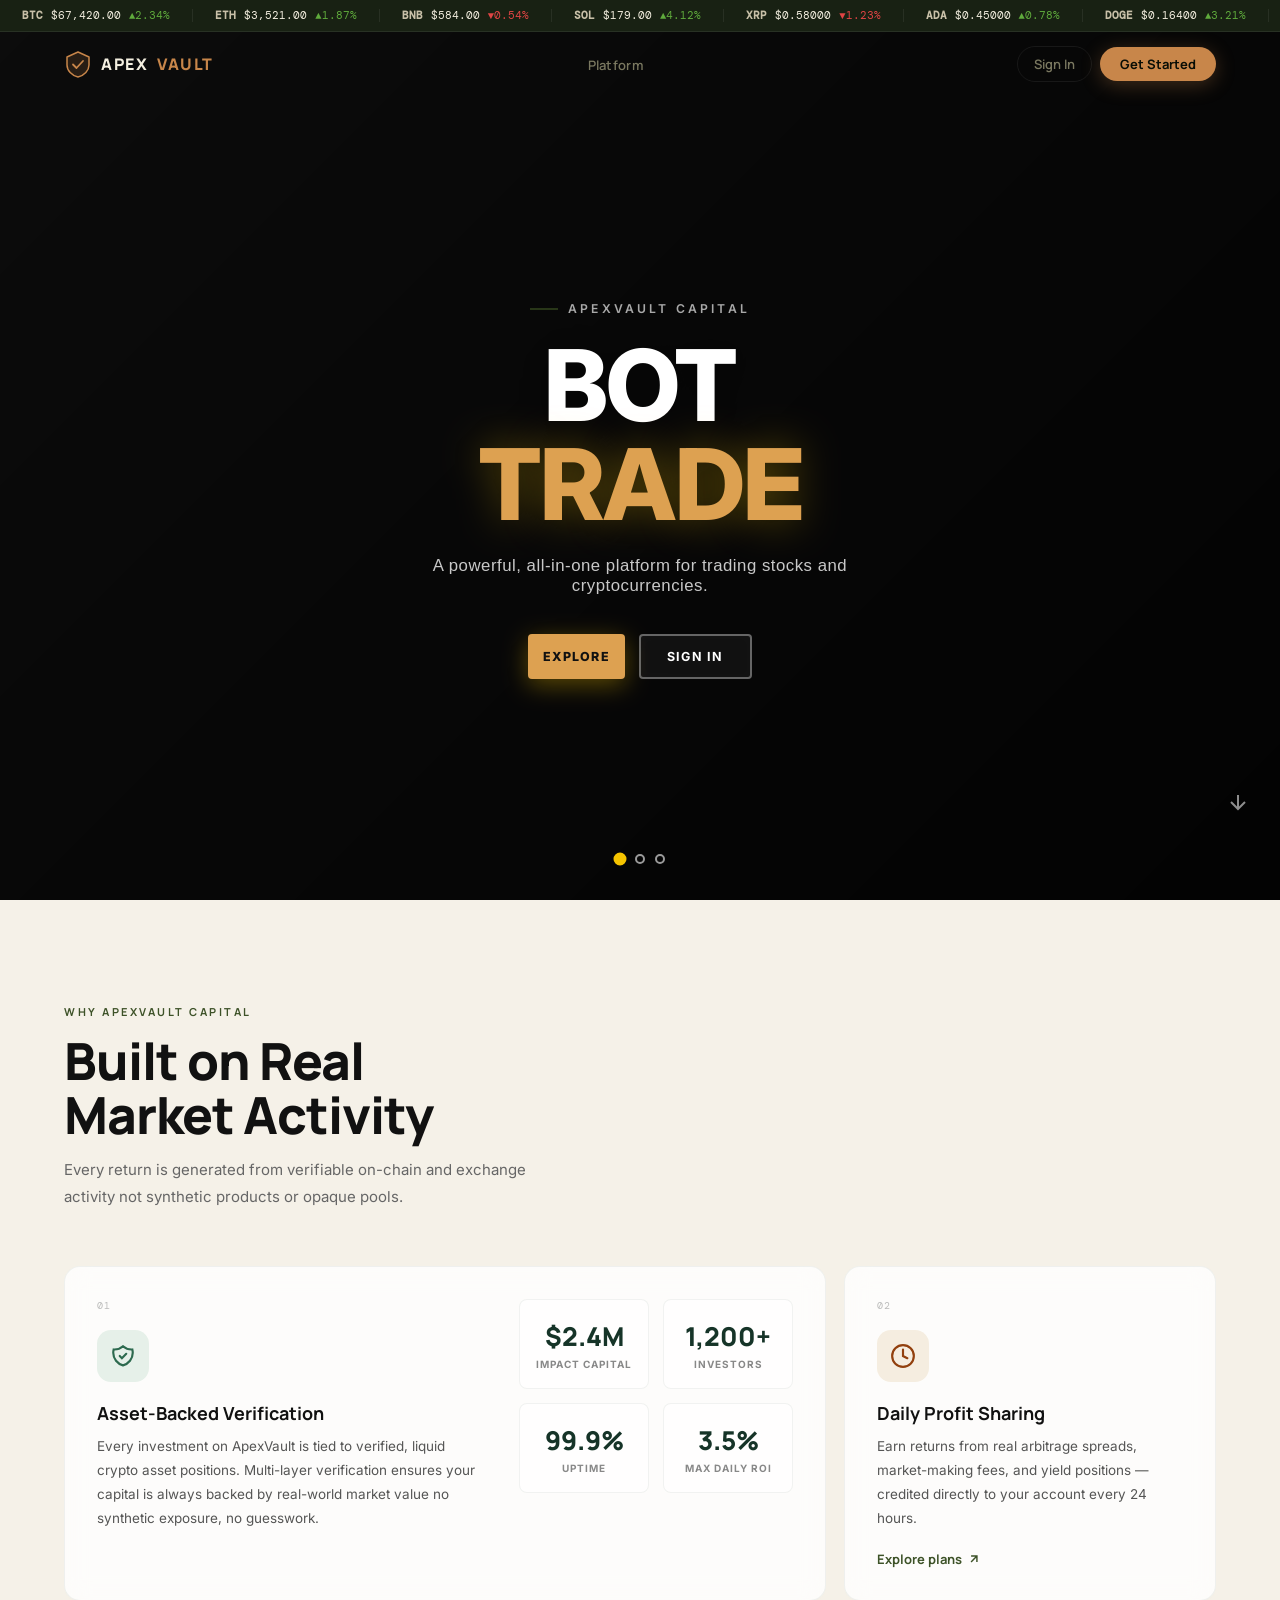
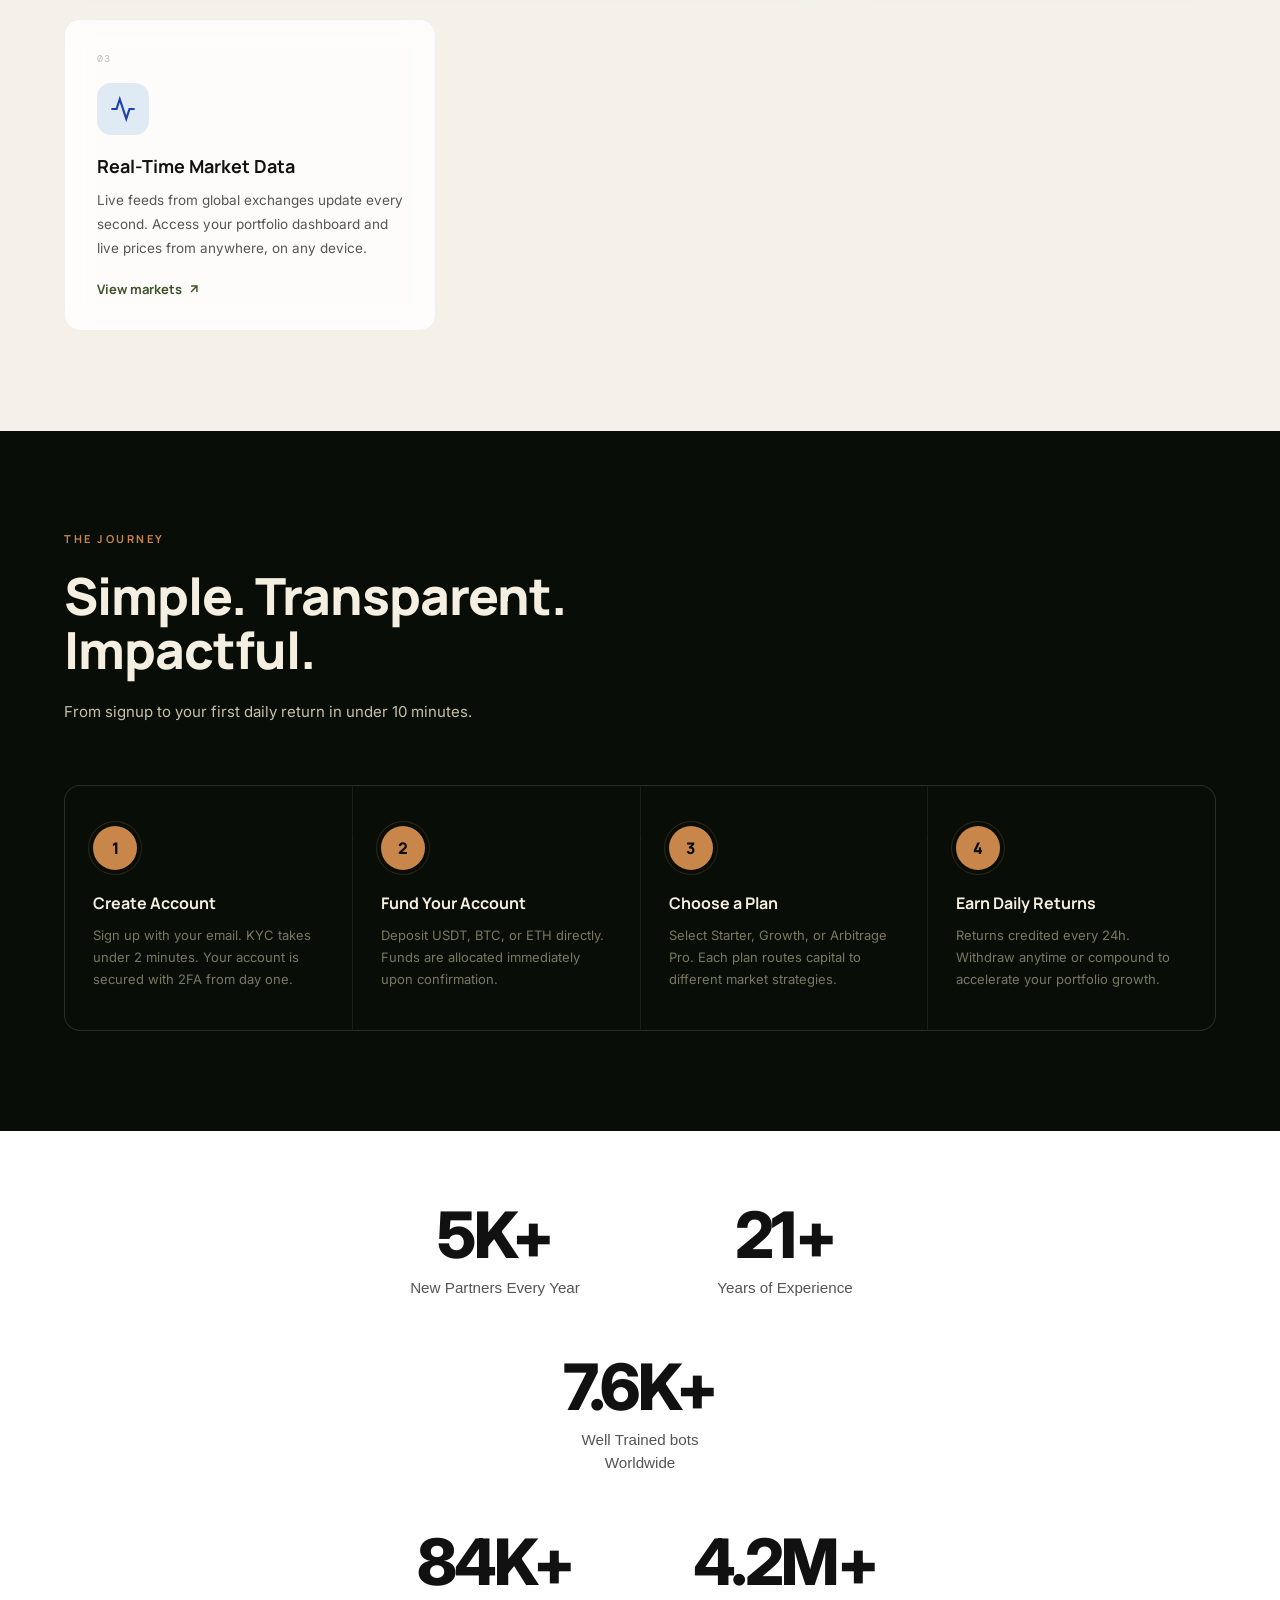
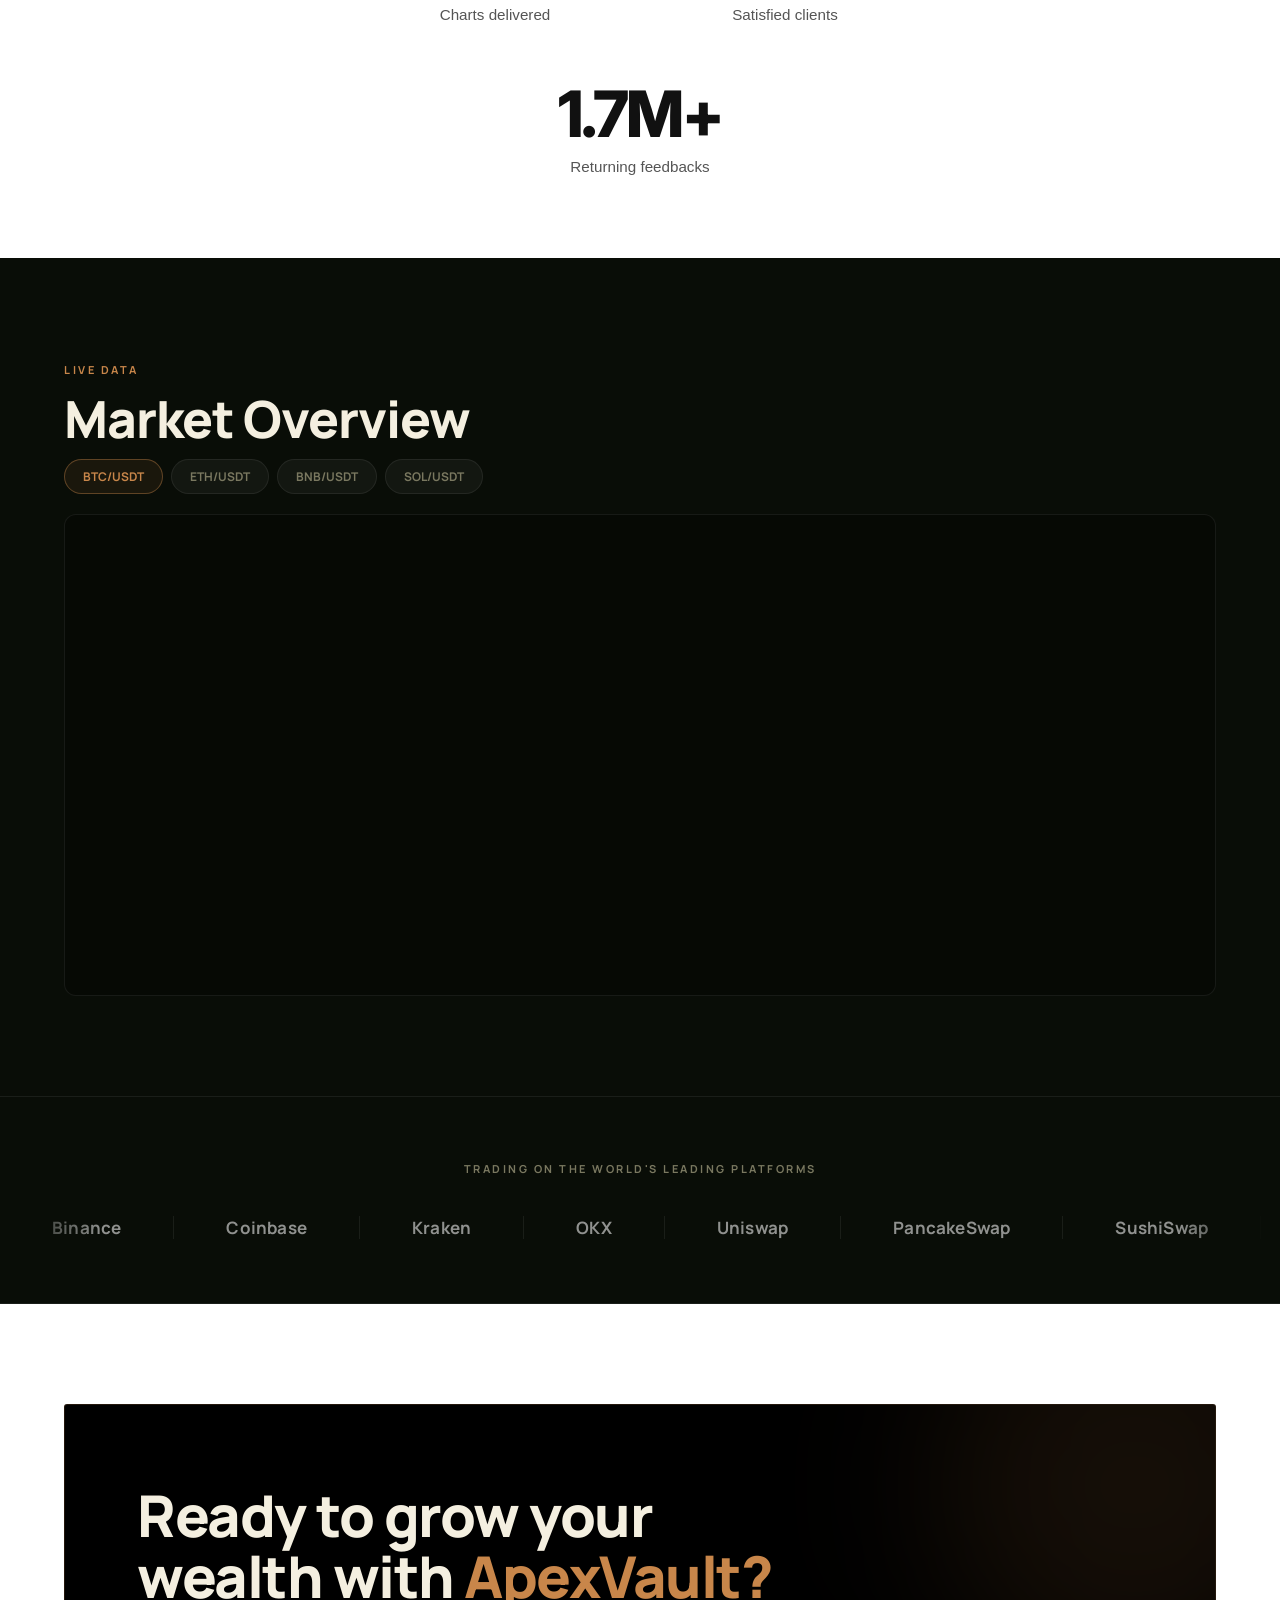
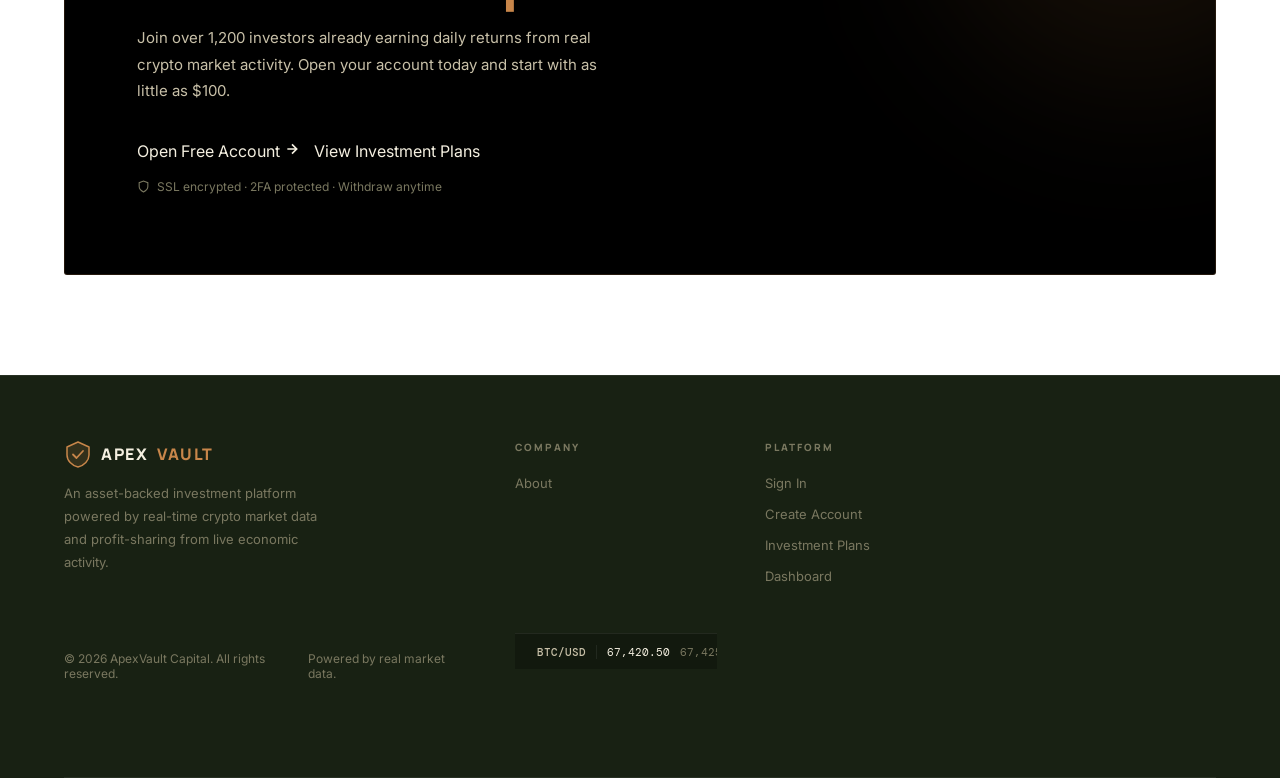
==== index.html @ f2cf247d "Add files via upload" ====
<!DOCTYPE html>
<html lang="en">
<head>
<meta charset="UTF-8"/>
<meta name="viewport" content="width=device-width,initial-scale=1.0"/>
<title>ApexVault Capital — Asset-Backed Investment Platform</title>
<link rel="preconnect" href="https://fonts.googleapis.com"/>
<link rel="preconnect" href="https://fonts.gstatic.com" crossorigin/>
<link href="https://fonts.googleapis.com/css2?family=Manrope:wght@400;500;600;700;800&family=Inter:wght@300;400;500;600;700&family=DM+Mono:wght@400;500&display=swap" rel="stylesheet"/>
<style>
/* ═══════════════════════════════════════════════
   APEXVAULT CAPITAL — DESIGN SYSTEM
   Inspired by: EarthROI reference (Manrope + glass)
   Palette: Deep forest dark + amber gold
═══════════════════════════════════════════════ */
:root {
  --pine:        #111a0d;
  --pine-deep:   #090d07;
  --pine-mid:    #182113;
  --olive:       #3d5228;
  --olive-lt:    #566e3a;
  --earth:       #c8864a;
  --earth-lt:    #dfa060;
  --earth-dim:   rgba(200,134,74,.12);
  --earth-glow:  rgba(200,134,74,.25);
  --corn:        #f4efe0;
  --corn-dim:    #c8c0a8;
  --muted:       #7a7860;
  --muted-lt:    #a09878;
  --glass:       rgba(255,255,255,.045);
  --glass-hover: rgba(255,255,255,.07);
  --border:      rgba(255,255,255,.07);
  --border-lt:   rgba(255,255,255,.13);
  --green-pos:   #5faa3c;
  --red-neg:     #e04444;

  --font-head: 'Manrope', -apple-system, sans-serif;
  --font-body: 'Inter', -apple-system, BlinkMacSystemFont, 'Segoe UI', Roboto, Helvetica, Arial, sans-serif;
  --font-mono: 'DM Mono', 'Courier New', monospace;

  --max-w:   1240px;
  --gutter:  clamp(20px, 5vw, 64px);
  --ease:    cubic-bezier(.22,.61,.36,1);
  --ease-out:cubic-bezier(0,0,.2,1);
  --r-xs:    3px;
  --r-sm:    5px;
  --r-md:    8px;
  --r-lg:    12px;
  --r-xl:    16px;
  --r-2xl:   24px;
}

/* ── Reset ── */
*, *::before, *::after { margin:0; padding:0; box-sizing:border-box; }
html { scroll-behavior:smooth; }
body {
  font-family: var(--font-body);
  background: var(--pine-deep);
  color: var(--corn);
  overflow-x: hidden;
  -webkit-font-smoothing: antialiased;
  -moz-osx-font-smoothing: grayscale;
}
a { text-decoration:none; color:inherit; }
ul { list-style:none; }
img { display:block; max-width:100%; }
button { font-family: inherit; cursor:pointer; }

/* ── Keyframes ── */
@keyframes marqueeLeft { from{transform:translateX(0)} to{transform:translateX(-50%)} }
@keyframes pulse { 0%,100%{opacity:1;transform:scale(1)} 50%{opacity:.45;transform:scale(.7)} }
@keyframes ldrFill { 0%{width:0} 65%{width:75%} 100%{width:100%} }
@keyframes fadeUp { from{opacity:0;transform:translateY(20px)} to{opacity:1;transform:translateY(0)} }

/* ═══════════════════════
   PRELOADER
═══════════════════════ */
#loader {
  position:fixed; inset:0;
  background: var(--pine-deep);
  display:flex; flex-direction:column;
  align-items:center; justify-content:center;
  gap:28px; z-index:9000;
  transition: opacity .7s var(--ease), visibility .7s;
}
#loader.hidden {
  opacity:0 !important;
  visibility:hidden !important;
  pointer-events:none !important;
  transition: opacity .5s ease, visibility .5s !important;
}
.ldr-logo {
  font-family: var(--font-head);
  font-size:22px; font-weight:800;
  letter-spacing:3px; color:var(--corn);
}
.ldr-logo em { font-style:normal; color:var(--earth); }
.ldr-bar-wrap {
  width:180px; height:2px;
  background:var(--border); border-radius:2px; overflow:hidden;
}
.ldr-bar-fill {
  height:100%;
  background: linear-gradient(90deg, var(--olive-lt), var(--earth));
  width:0; animation: ldrFill 1.8s var(--ease) forwards;
}
.ldr-text {
  font-family:var(--font-mono); font-size:10px;
  letter-spacing:2.5px; color:var(--muted); text-transform:uppercase;
}

/* ═══════════════════════
   TOP TICKER (fixed)
═══════════════════════ */
.ticker {
  position:fixed; top:0; left:0; right:0;
  height:32px;
  background: var(--pine-mid);
  border-bottom:1px solid var(--border);
  overflow:hidden; z-index:200;
}
.ticker-track {
  display:flex; align-items:center; height:100%;
  width:max-content;
  animation: marqueeLeft 38s linear infinite;
}
.ticker-item {
  display:inline-flex; align-items:center; gap:8px;
  padding:0 22px; border-right:1px solid var(--border);
  white-space:nowrap;
}
.tc-icon { width:14px; height:14px; border-radius:50%; flex-shrink:0; }
.tc-sym  { font-family:var(--font-mono); font-size:10.5px; font-weight:600; color:var(--corn-dim); }
.tc-price{ font-family:var(--font-mono); font-size:10.5px; color:var(--corn); }
.tc-up   { font-family:var(--font-mono); font-size:10.5px; color:var(--green-pos); }
.tc-dn   { font-family:var(--font-mono); font-size:10.5px; color:var(--red-neg); }

/* ═══════════════════════
   NAVBAR
═══════════════════════ */
.nav {
  position:fixed; top:32px; left:0; right:0; height:64px;
  display:flex; align-items:center; justify-content:space-between;
  padding:0 var(--gutter); z-index:100;
  transition: background .3s var(--ease), border-color .3s, backdrop-filter .3s;
  border-bottom:1px solid transparent;
}
.nav.scrolled {
  background: rgba(9,13,7,.92);
  backdrop-filter: blur(24px) saturate(160%);
  -webkit-backdrop-filter: blur(24px) saturate(160%);
  border-color: var(--border);
}
.nav-logo {
  font-family: var(--font-head);
  font-size:16px; font-weight:800; letter-spacing:1.5px;
  display:flex; align-items:center; gap:9px; flex-shrink:0;
}
.nav-logo em { font-style:normal; color:var(--earth); }
.nav-logo-dot {
  width:7px; height:7px; border-radius:50%;
  background:var(--earth); box-shadow:0 0 10px var(--earth);
  animation: pulse 2.4s ease infinite; flex-shrink:0;
}
.nav-links { display:flex; gap:32px; }
.nav-links a {
  font-family:var(--font-head); font-size:13px; font-weight:600;
  color:var(--muted); transition:color .2s; letter-spacing:.3px;
}
.nav-links a:hover { color:var(--corn); }
.nav-actions { display:flex; gap:8px; align-items:center; flex-shrink:0; }

/* Buttons */
.btn-ghost-sm {
  padding:8px 16px; border-radius:100px;
  font-family:var(--font-head); font-size:13px; font-weight:600;
  color:var(--muted); border:1px solid var(--border);
  background:transparent; transition:color .2s, border-color .2s;
  white-space:nowrap;
}
.btn-ghost-sm:hover { color:var(--corn); border-color:var(--border-lt); }

.btn-solid-sm {
  padding:8px 20px; border-radius:100px;
  font-family:var(--font-head); font-size:13px; font-weight:700;
  color: #080d05; background:var(--earth);
  border:none; transition:background .2s, transform .2s, box-shadow .2s;
  white-space:nowrap; box-shadow:0 4px 20px rgba(200,134,74,.3);
}
.btn-solid-sm:hover { background:var(--earth-lt); transform:translateY(-1px); box-shadow:0 8px 28px rgba(200,134,74,.4); }

/* Hamburger */
.nav-hamburger {
  display:none; flex-direction:column; justify-content:center; gap:5px;
  width:36px; height:36px; background:none; border:none; padding:4px; flex-shrink:0;
}
.nav-hamburger span {
  display:block; width:22px; height:2px;
  background:var(--corn); border-radius:2px;
  transition:transform .3s var(--ease), opacity .3s; transform-origin:center;
}
.nav-hamburger.open span:nth-child(1) { transform:translateY(7px) rotate(45deg); }
.nav-hamburger.open span:nth-child(2) { opacity:0; transform:scaleX(0); }
.nav-hamburger.open span:nth-child(3) { transform:translateY(-7px) rotate(-45deg); }

/* Drawer */
.nav-drawer {
  position:fixed; top:0; left:0; right:0;
  background:rgba(9,13,7,.98);
  backdrop-filter:blur(24px); -webkit-backdrop-filter:blur(24px);
  border-bottom:1px solid var(--border);
  z-index:99; padding:0 var(--gutter) 28px;
  padding-top:calc(32px + 64px);
  transform:translateY(-110%); transition:transform .4s var(--ease);
}
.nav-drawer.open { transform:translateY(0); }
.nav-drawer-close { display:flex; justify-content:flex-end; margin-bottom:16px; }
.nav-drawer-links { display:flex; flex-direction:column; margin-bottom:24px; }
.nav-drawer-links a {
  font-family:var(--font-head); font-size:18px; font-weight:700; color:var(--corn);
  padding:14px 0; border-bottom:1px solid var(--border); transition:color .2s;
}
.nav-drawer-links a:hover { color:var(--earth); }
.nav-drawer-actions { display:flex; gap:10px; }
.nav-drawer-actions .btn-ghost-sm,
.nav-drawer-actions .btn-solid-sm { flex:1; text-align:center; padding:13px; font-size:14px; }

/* ═══════════════════════
   HERO
═══════════════════════ */
.hero-slider {
      position: relative;
      width: 100%;
      height: 100svh;
      min-height: 600px;
      overflow: hidden;
      background: #111;
    }

    /* ── Track ── */
    .hs-track {
      position: absolute;
      inset: 0;
      width: 100%;
      height: 100%;
    }

    /* ── Each slide ── */
    .hs-slide {
      position: absolute;
      inset: 0;
      width: 100%;
      height: 100%;
      background-image: var(--bg);
      background-size: cover;
      background-position: center;
      opacity: 0;
      transition: opacity 1.1s cubic-bezier(0.4, 0, 0.2, 1);
      will-change: opacity;
    }
    .hs-slide.active { opacity: 1; }
    .hs-slide.prev   { opacity: 0; }

    /* Ken Burns zoom on active slide */
    .hs-slide.active {
      animation: kenBurns 6s ease-out both;
    }
    @keyframes kenBurns {
      from { transform: scale(1.08); }
      to   { transform: scale(1.0); }
    }

    /* ── Dark overlay — richer, more cinematic ── */
    .hs-overlay {
      position: absolute;
      inset: 0;
      background: linear-gradient(
        135deg,
        rgba(0,0,0,0.28) 0%,
        rgba(0,0,0,0.52) 40%,
        rgba(0,0,0,0.80) 100%
      );
    }

    /* ── Content — slide 1 & 3: center (default) ── */
    .hs-content {
      position: absolute;
      inset: 0;
      display: flex;
      flex-direction: column;
      align-items: center;
      justify-content: center;
      text-align: center;
      padding: 0 24px;
      padding-top: 80px;
    }

    /* ── Slide 2: left-align ── */
    .hs-slide:nth-child(2) .hs-content {
      align-items: flex-start;
      text-align: left;
      padding-left: clamp(32px, 8vw, 120px);
      padding-right: clamp(32px, 8vw, 120px);
    }
    .hs-slide:nth-child(2) .hs-sub {
      max-width: 460px;
    }
    .hs-slide:nth-child(2) .hs-btns {
      justify-content: flex-start;
    }

    /* ── Eyebrow — with golden left-bar accent ── */
    .hs-eyebrow {
      font-family: 'Inter', -apple-system, BlinkMacSystemFont,
             'Segoe UI', Roboto, Helvetica, Arial, sans-serif;
      font-size: clamp(0.62rem, 2.2vw, 0.76rem); /* –5% */
      font-weight: 600;
      letter-spacing: 0.26em;
      text-transform: uppercase;
      color: rgba(255,255,255,0.65);
      margin-bottom: 20px;
      display: flex;
      align-items: center;
      gap: 10px;
      opacity: 0;
      transform: translateY(14px);
      transition: opacity 0.7s 0.3s ease, transform 0.7s 0.3s ease;
    }
    .hs-eyebrow::before {
      content: '';
      display: inline-block;
      width: 28px;
      height: 2px;
      background: #283618;
      flex-shrink: 0;
    }
    .hs-slide.active .hs-eyebrow { opacity: 1; transform: none; }

    /* ── Title — 5% smaller across the clamp range ── */
    .hs-title {
      font-family: 'Inter', -apple-system, BlinkMacSystemFont,
             'Segoe UI', Roboto, Helvetica, Arial, sans-serif;
      font-size: clamp(2.47rem, 11.4vw, 6.18rem); /* –5% from 2.6/12vw/6.5 */
      font-weight: 800;
      color: #fff;
      line-height: 1.0;
      letter-spacing: -0.02em;
      margin-bottom: 22px;
      text-transform: uppercase;
      text-shadow: 0 4px 32px rgba(0,0,0,0.45);
      opacity: 0;
      transform: translateY(22px);
      transition: opacity 0.8s 0.5s ease, transform 0.8s 0.5s ease;
    }
    .hs-title em {
      font-style: normal;
      color: #DDA151;
      text-shadow: 0 0 40px rgba(245,196,0,0.35);
    }
    .hs-slide.active .hs-title { opacity: 1; transform: none; }

    /* ── Sub ── */
    .hs-sub {
      font-family: 'DM Sans', sans-serif;
      font-size: clamp(0.81rem, 3vw, 1.05rem); /* –5% */
      color: rgba(255,255,255,0.78);
      font-weight: 300;
      letter-spacing: 0.03em;
      margin-bottom: 38px;
      max-width: 520px;
      opacity: 0;
      transform: translateY(14px);
      transition: opacity 0.7s 0.7s ease, transform 0.7s 0.7s ease;
    }
    .hs-slide.active .hs-sub { opacity: 1; transform: none; }

    /* ── Buttons ── */
    .hs-btns {
      display: flex;
      gap: 14px;
      flex-wrap: wrap;
      justify-content: center;
      opacity: 0;
      transform: translateY(12px);
      transition: opacity 0.7s 0.85s ease, transform 0.7s 0.85s ease;
    }
    .hs-slide.active .hs-btns { opacity: 1; transform: none; }

    .hs-btn-primary {
      display: inline-flex;
      align-items: center;
      gap: 8px;
      background: #DDA151;
      color: #111;
      font-family: 'Inter', -apple-system, BlinkMacSystemFont,
             'Segoe UI', Roboto, Helvetica, Arial, sans-serif;
      font-size: 0.78rem; /* –5% */
      font-weight: 800;
      padding: 10px 15px;
      border-radius: 4px;
      letter-spacing: 0.1em;
      text-decoration: none;
      text-transform: uppercase;
      transition: background 0.2s, transform 0.2s, box-shadow 0.2s;
      box-shadow: 0 6px 24px rgba(245,196,0,0.35);
    }
    .hs-btn-primary:hover {
      background: #d4a800;
      transform: translateY(-2px);
      box-shadow: 0 10px 32px rgba(245,196,0,0.5);
    }

    .hs-btn-ghost {
      display: inline-flex;
      align-items: center;
      gap: 8px;
      background: rgba(255,255,255,0.06);
      backdrop-filter: blur(6px);
      -webkit-backdrop-filter: blur(6px);
      color: #fff;
      font-family: 'Inter', -apple-system, BlinkMacSystemFont,
             'Segoe UI', Roboto, Helvetica, Arial, sans-serif;
      font-size: 0.78rem; /* –5% */
      font-weight: 700;
      padding: 13px 26px;
      border-radius: 4px;
      letter-spacing: 0.1em;
      text-decoration: none;
      text-transform: uppercase;
      border: 2px solid rgba(255,255,255,0.35);
      transition: border-color 0.2s, background 0.2s, transform 0.2s, color 0.2s;
    }
    .hs-btn-ghost:hover {
      border-color: #F5C400;
      color: #F5C400;
      background: rgba(245,196,0,0.06);
      transform: translateY(-2px);
    }

    /* ── Top progress bar ── */
    .hs-progress {
      position: absolute;
      top: 0;
      left: 0;
      width: 100%;
      height: 3px;
      background: rgba(255,255,255,0.15);
      z-index: 20;
    }
    .hs-progress-fill {
      height: 100%;
      width: 0%;
      background: #F5C400;
      transition: width 0.08s linear;
    }

    /* ── Dot nav ── */
    .hs-dots {
      position: absolute;
      bottom: 36px;
      left: 50%;
      transform: translateX(-50%);
      display: flex;
      gap: 10px;
      z-index: 20;
    }
    .hs-dot {
      width: 10px;
      height: 10px;
      border-radius: 50%;
      border: 2px solid rgba(255,255,255,0.6);
      background: transparent;
      cursor: pointer;
      padding: 0;
      transition: background 0.3s, border-color 0.3s, transform 0.3s;
    }
    .hs-dot.active {
      background: #F5C400;
      border-color: #F5C400;
      transform: scale(1.3);
    }
    .hs-dot:hover:not(.active) {
      border-color: #fff;
      background: rgba(255,255,255,0.3);
    }

    /* ── Arrows ── */
    .hs-arrow {
      position: absolute;
      top: 50%;
      transform: translateY(-50%);
      z-index: 20;
      width: 48px;
      height: 48px;
      background: rgba(0,0,0,0.35);
      border: 1.5px solid rgba(255,255,255,0.25);
      border-radius: 50%;
      color: #fff;
      cursor: pointer;
      display: flex;
      align-items: center;
      justify-content: center;
      transition: background 0.2s, border-color 0.2s, transform 0.2s;
    }
    .hs-arrow svg { width: 20px; height: 20px; }
    .hs-prev { left: 20px; }
    .hs-next { right: 20px; }
    .hs-arrow:hover {
      background: #F5C400;
      border-color: #F5C400;
      color: #111;
      transform: translateY(-50%) scale(1.08);
    }

    /* ── Scroll-down ── */
    .hs-scroll-hint {
      position: absolute;
      bottom: 80px;
      right: 24px;
      z-index: 20;
      color: rgba(255,255,255,0.55);
      width: 36px;
      height: 36px;
      display: flex;
      align-items: center;
      justify-content: center;
      animation: scrollBounce 2s ease-in-out infinite;
      transition: color 0.2s;
    }
    .hs-scroll-hint:hover { color: #F5C400; }
    .hs-scroll-hint svg { width: 24px; height: 24px; }
    @keyframes scrollBounce {
      0%,100% { transform: translateY(0); }
      50%      { transform: translateY(8px); }
    }

/* ═══════════════════════
   SHARED SECTION STYLES
═══════════════════════ */
.section { padding:100px var(--gutter); }
.sec-inner { max-width:var(--max-w); margin:0 auto; }

.sec-eyebrow {
  display:inline-block;
  font-family:var(--font-head); font-size:11px; font-weight:700;
  letter-spacing:2.5px; text-transform:uppercase;
  color:var(--earth); margin-bottom:14px;
}
.sec-title {
  font-family:var(--font-head);
  font-size:clamp(30px,4vw,54px); font-weight:800;
  line-height:1.06; letter-spacing:-1px; margin-bottom:14px;
}
.sec-sub {
  font-size:15px; color:var(--corn-dim); line-height:1.8;
  max-width:500px; margin-bottom:56px;
}

/* Scroll reveal */
.rv { opacity:0; transform:translateY(22px); transition:opacity .65s var(--ease), transform .65s var(--ease); }
.rv.d1{transition-delay:.08s} .rv.d2{transition-delay:.16s}
.rv.d3{transition-delay:.24s} .rv.d4{transition-delay:.32s}
.rv.vis { opacity:1; transform:translateY(0); }

/* ═══════════════════════
   FEATURES (light bg, glass cards)
   Mimicking reference bento grid
═══════════════════════ */
.sec-features { background:#f5f1e8; color:#111; }
.sec-features .sec-eyebrow { color:var(--olive); }
.sec-features .sec-title { color:#111; }
.sec-features .sec-sub { color:#666; }

.feat-grid {
  display:grid;
  grid-template-columns:repeat(3,1fr);
  gap:18px;
}
/* Bento: first card spans 2 cols like reference */
.feat-card-wide { grid-column: span 2; }

.feat-card {
  padding:32px; border-radius:var(--r-xl);
  background:rgba(255,255,255,.8);
  backdrop-filter:blur(12px); -webkit-backdrop-filter:blur(12px);
  border:1px solid rgba(22,52,40,.06);
  transition:transform .3s var(--ease), box-shadow .3s, border-color .3s;
  position:relative; overflow:hidden;
}
.feat-card:hover {
  transform:translateY(-5px);
  box-shadow:0 24px 64px rgba(0,0,0,.1);
  border-color:rgba(22,52,40,.14);
}
.feat-num {
  font-family:var(--font-mono); font-size:10px;
  color:#bbb; letter-spacing:1px; margin-bottom:18px;
}
.feat-icon-wrap {
  width:52px; height:52px; border-radius:14px;
  display:flex; align-items:center; justify-content:center;
  margin-bottom:20px;
}
.feat-icon-wrap.green { background:#e6f0e9; }
.feat-icon-wrap.amber { background:#f5ede0; }
.feat-icon-wrap.blue  { background:#e0eaf5; }
.feat-icon-wrap svg { width:26px; height:26px; }
.feat-name { font-family:var(--font-head); font-size:18px; font-weight:700; color:#111; margin-bottom:10px; line-height:1.25; }
.feat-desc { font-size:13.5px; color:#555; line-height:1.78; }
.feat-link {
  display:inline-flex; align-items:center; gap:5px;
  font-family:var(--font-head); font-size:13px; font-weight:700;
  color:var(--olive); margin-top:20px; transition:gap .2s;
}
.feat-link:hover { gap:9px; }
.feat-link svg { width:14px; height:14px; }

/* Wide card inner layout */
.feat-card-wide .feat-inner { display:flex; gap:32px; }
.feat-wide-text { flex:1; }
.feat-wide-stats { display:grid; grid-template-columns:1fr 1fr; gap:14px; align-content:start; }
.feat-stat-box {
  background:rgba(255,255,255,.6); border-radius:var(--r-md);
  border:1px solid rgba(22,52,40,.06); padding:18px 16px; text-align:center;
}
.feat-stat-val { font-family:var(--font-head); font-size:26px; font-weight:800; color:#163428; }
.feat-stat-lbl { font-size:10px; font-weight:700; color:#888; letter-spacing:1px; text-transform:uppercase; margin-top:4px; }

/* ═══════════════════════
   HOW IT WORKS
   4-step numbered like reference
═══════════════════════ */
.how-header {
  display:flex; flex-direction:column;
  gap:8px; margin-bottom:60px;
}
.steps-grid {
  display:grid; grid-template-columns:repeat(4,1fr);
  gap:1px; background:var(--border);
  border:1px solid var(--border);
  border-radius:var(--r-xl); overflow:hidden;
  position:relative;
}
/* Progress line behind numbers */
.steps-grid::before {
  content:''; position:absolute;
  top:52px; left:10%; right:10%; height:1px;
  background: linear-gradient(90deg, transparent, var(--border) 20%, var(--border) 80%, transparent);
  z-index:0; pointer-events:none;
}
.step {
  padding:40px 28px; background:var(--pine-deep);
  transition:background .3s; position:relative; z-index:1;
}
.step:hover { background:rgba(255,255,255,.025); }
.step-num-circle {
  width:44px; height:44px; border-radius:50%;
  background:var(--earth); color:#080d05;
  font-family:var(--font-head); font-size:16px; font-weight:800;
  display:flex; align-items:center; justify-content:center;
  margin-bottom:22px; position:relative; z-index:2;
  box-shadow:0 0 0 4px var(--pine-deep), 0 0 0 5px rgba(200,134,74,.2);
}
.step-title { font-family:var(--font-head); font-size:16px; font-weight:700; margin-bottom:10px; }
.step-desc { font-size:13px; color:var(--muted); line-height:1.7; }

/* ═══════════════════════
   MARKET OVERVIEW
═══════════════════════ */
.mkt-tabs { display:flex; gap:8px; margin-bottom:20px; flex-wrap:wrap; background-color:  }
.mkt-tab {
  padding:8px 18px; border-radius:100px;
  font-family:var(--font-head); font-size:12px; font-weight:700;
  color:var(--muted); background:var(--glass);
  border:1px solid var(--border); transition:color .2s, background .2s, border-color .2s;
}
.mkt-tab:hover, .mkt-tab.active {
  color:var(--earth); border-color:rgba(200,134,74,.4);
  background:rgba(200,134,74,.09);
}
.tv-wrap {
  border-radius:var(--r-lg); overflow:hidden;
  border:1px solid var(--border); background:rgba(0,0,0,.3);
}

/* ═══════════════════════
   METRICS BAND
═══════════════════════ */
.sec-metrics {
  padding:72px var(--gutter);
  background:var(--pine-mid);
  border-top:1px solid var(--border);
  border-bottom:1px solid var(--border);
}
.metrics-grid {
  display:grid; grid-template-columns:repeat(4,1fr);
  gap:1px; background:var(--border);
  border-radius:var(--r-lg); overflow:hidden;
  max-width:var(--max-w); margin:0 auto;
}
.metric {
  padding:40px 28px; background:var(--pine-mid);
  text-align:center; transition:background .3s;
}
.metric:hover { background:rgba(255,255,255,.03); }
.metric-val {
  font-family:var(--font-head);
  font-size:44px; font-weight:800; color:var(--earth);
  letter-spacing:-1.5px; line-height:1; margin-bottom:8px;
}
.metric-label {
  font-family:var(--font-head); font-size:11px; font-weight:700;
  color:var(--muted); letter-spacing:1px; text-transform:uppercase;
}

/* ═══════════════════════
   PARTNERS MARQUEE
   Black & white real logos
═══════════════════════ */
.sec-partners {
  padding:64px 0;
  border-top:1px solid var(--border);
  border-bottom:1px solid var(--border);
  overflow:hidden;
  background-color: ;
}
.partners-label {
  font-family:var(--font-head); font-size:11px; font-weight:700;
  letter-spacing:2.5px; text-transform:uppercase;
  color:var(--muted); text-align:center; margin-bottom:40px;
}
.partners-track-wrap {
  overflow:hidden;
  mask-image: linear-gradient(90deg, transparent, black 8%, black 92%, transparent);
  -webkit-mask-image: linear-gradient(90deg, transparent, black 8%, black 92%, transparent);
}
.partners-track {
  display:flex; align-items:center;
  animation: marqueeLeft 26s linear infinite; width:max-content;
}
.partners-track-wrap:hover .partners-track { animation-play-state:paused; }
.p-item {
  display:flex; align-items:center; gap:16px;
  padding:0 52px; border-right:1px solid var(--border); white-space:nowrap;
}
/* Real platform logos — SVG inline, rendered grayscale + white */
.p-logo-wrap {
  display:flex; align-items:center; gap:13px;
  opacity:.55; transition:opacity .25s;
  filter:brightness(0) invert(1);
}
.p-item:hover .p-logo-wrap { opacity:.9; }
.p-logo-img { height:28px; width:auto; display:block; }
.p-name {
  font-family:var(--font-head); font-size:17px; font-weight:700;
  color:var(--corn); letter-spacing:.2px;
}

/* ═══════════════════════
   CTA SECTION
   Glass card like reference
═══════════════════════ */
.sec-cta { padding:100px var(--gutter); position:relative; overflow:hidden; }
.cta-glow {
  position:absolute; inset:0; z-index:0;
  background-color: white;
}
.cta-box {
  position:relative; z-index:1;
  max-width:var(--max-w); margin:0 auto;
  background: black;
  border:1px solid rgba(200,134,74,.18);
  border-radius:3px; padding:80px 72px;
  backdrop-filter:blur(20px); -webkit-backdrop-filter:blur(20px);
  overflow:hidden;
}
/* Decorative glow inside box */
.cta-box::before {
  content:''; position:absolute;
  top:-120px; right:-120px;
  width:400px; height:400px; border-radius:50%;
  background:rgba(200,134,74,.1); filter:blur(80px); pointer-events:none;
}
.cta-box-inner { position:relative; z-index:1; max-width:640px; }
.cta-title {
  font-family:var(--font-head);
  font-size:clamp(32px,4.5vw,58px); font-weight:800;
  letter-spacing:-1.5px; line-height:1.06; margin-bottom:18px;
}
.cta-title .accent { color:var(--earth); }
.cta-sub { font-size:15px; color:var(--corn-dim); max-width:480px; line-height:1.78; margin-bottom:36px; }
.cta-actions { display:flex; gap:14px; align-items:center; flex-wrap:wrap; }
.cta-note {
  margin-top:18px; font-size:12px; color:var(--muted);
  display:flex; align-items:center; gap:7px;
}

/* ═══════════════════════
   FOOTER
   Clean, Manrope, like reference
═══════════════════════ */
footer {
  border-top:1px solid var(--border);
  padding:64px var(--gutter) 0;
  background: var(--pine-mid);
}
.footer-body {
  max-width:var(--max-w); margin:0 auto;
  display:grid; grid-template-columns:2fr 1fr 1fr 1fr;
  gap:48px; padding-bottom:48px;
  border-bottom:1px solid var(--border);
}
.f-logo {
  font-family:var(--font-head); font-size:18px; font-weight:800;
  letter-spacing:1.5px; margin-bottom:14px;
  display:flex; align-items:center; gap:8px;
}
.f-logo em { font-style:normal; color:var(--earth); }
.f-logo-dot { width:6px; height:6px; border-radius:50%; background:var(--earth); box-shadow:0 0 8px var(--earth); animation:pulse 2.4s ease infinite; }
.f-desc { font-size:13px; color:var(--muted); line-height:1.78; max-width:260px; }
.f-col-title {
  font-family:var(--font-head); font-size:10px; font-weight:800;
  color:var(--muted); letter-spacing:2px; text-transform:uppercase; margin-bottom:18px;
}
.f-links { display:flex; flex-direction:column; gap:11px; }
.f-links a {
  font-size:13px; color:var(--muted); transition:color .2s;
  text-decoration:underline; text-decoration-color:transparent;
  text-underline-offset:3px; transition:color .2s, text-decoration-color .2s;
}
.f-links a:hover { color:var(--corn); text-decoration-color:rgba(200,134,74,.4); }

/* Footer social icons */
.f-socials { display:flex; gap:10px; margin-top:20px; }
.f-social-btn {
  width:36px; height:36px; border-radius:50%;
  border:1px solid var(--border);
  display:flex; align-items:center; justify-content:center;
  color:var(--muted); transition:color .2s, border-color .2s, background .2s;
}
.f-social-btn:hover { color:var(--earth); border-color:rgba(200,134,74,.4); background:rgba(200,134,74,.07); }
.f-social-btn svg { width:16px; height:16px; }

.footer-bar {
  max-width:var(--max-w); margin:0 auto;
  display:flex; justify-content:space-between; align-items:center;
  padding:18px 0 48px; font-size:12px; color:var(--muted);
}

/* MT5 footer ticker */
.footer-mt5 {
  border-top:1px solid var(--border);
  overflow:hidden; height:36px; background:rgba(0,0,0,.25);
}
.mt5-track {
  display:flex; align-items:center; height:100%;
  animation:marqueeLeft 50s linear infinite; width:max-content;
}
.mt5-item {
  display:flex; align-items:center; gap:10px;
  padding:0 22px; border-right:1px solid var(--border); height:100%; white-space:nowrap;
}
.mt5-pair { font-family:var(--font-mono); font-size:11px; font-weight:500; color:var(--corn-dim); }
.mt5-bid  { font-family:var(--font-mono); font-size:11px; color:var(--corn); }
.mt5-ask  { font-family:var(--font-mono); font-size:11px; color:var(--muted); }
.mt5-sep  { width:1px; height:14px; background:var(--border); }
.mt5-spd  { font-family:var(--font-mono); font-size:10px; color:var(--muted); }
.mt5-up   { font-family:var(--font-mono); font-size:11px; color:var(--green-pos); }
.mt5-dn   { font-family:var(--font-mono); font-size:11px; color:var(--red-neg); }

/* ═══════════════════════
   RESPONSIVE
═══════════════════════ */
@media(max-width:1100px){
  .hero-visual { display:none; }
  .hero-content { max-width:100%; }
  .feat-grid { grid-template-columns:1fr 1fr; }
  .feat-card-wide { grid-column:span 2; }
  .feat-card-wide .feat-inner { flex-direction:column; }
  .steps-grid { grid-template-columns:1fr 1fr; border-radius:var(--r-lg); }
  .metrics-grid { grid-template-columns:1fr 1fr; }
  .footer-body { grid-template-columns:1fr 1fr; gap:32px; }
  .cta-box { padding:56px 48px; }
}

@media(max-width:768px){
  .nav-links { display:none; }
  .nav-actions { display:none; }
  .nav-hamburger { display:flex; }
  .nav { height:52px; }
  .ticker { height:28px; }
  .nav { top:28px; }
  .hero { padding-top:calc(28px + 52px + 32px); padding-bottom:60px; }
  .hero-title { font-size:clamp(34px,10.5vw,52px); letter-spacing:-1px; margin-bottom:16px; }
  .hero-badge { font-size:10px; padding:5px 12px; margin-bottom:18px; }
  .hero-sub { font-size:14px; margin-bottom:24px; }
  .hero-cta { flex-direction:column; align-items:stretch; gap:10px; margin-bottom:36px; }
  .hero-cta .btn-primary,
  .hero-cta .btn-outline { width:100%; justify-content:center; padding:15px 20px; font-size:15px; }
  .hero-stats { grid-template-columns:repeat(3,1fr); display:grid; gap:0; }
  .stat { padding:0 10px 0 0; margin-right:0; border-right:1px solid var(--border); border-bottom:none; }
  .stat:last-child { border-right:none; padding-right:0; }
  .stat-val { font-size:20px; }
  .stat-label { font-size:9px; line-height:1.4; }
  .section { padding:64px var(--gutter); }
  .sec-metrics { padding:48px var(--gutter); }
  .sec-cta { padding:72px var(--gutter); }
  .sec-partners { padding:52px 0; }
  .sec-title { font-size:clamp(26px,7.5vw,38px); letter-spacing:-0.5px; }
  .sec-sub { font-size:14px; margin-bottom:36px; }
  .feat-grid { grid-template-columns:1fr; gap:14px; }
  .feat-card-wide { grid-column:span 1; }
  .feat-card-wide .feat-inner { flex-direction:column; }
  .feat-wide-stats { grid-template-columns:1fr 1fr; }
  .feat-card { padding:24px; }
  .feat-name { font-size:16px; }
  .steps-grid { grid-template-columns:1fr; border-radius:var(--r-md); }
  .step { padding:28px 22px; }
  .metrics-grid { grid-template-columns:1fr 1fr; }
  .metric { padding:28px 16px; }
  .metric-val { font-size:32px; }
  .p-item { padding:0 32px; gap:12px; }
  .p-name { font-size:15px; }
  .p-logo-img { height:22px; }
  .cta-box { padding:40px 28px; border-radius:var(--r-xl); }
  .cta-title { font-size:clamp(28px,7vw,40px); }
  .cta-actions { flex-direction:column; align-items:stretch; }
  .cta-actions .btn-primary,
  .cta-actions .btn-outline { width:100%; justify-content:center; padding:15px 20px; font-size:15px; }
  footer { padding:48px var(--gutter) 0; }
  .footer-body { grid-template-columns:1fr; gap:28px; padding-bottom:32px; }
  .footer-bar { flex-direction:column; gap:6px; text-align:center; padding:16px 0 36px; }
  .f-desc { max-width:100%; }
  .mkt-tabs { gap:6px; }
  .mkt-tab { padding:7px 14px; font-size:11px; }
}

@media(max-width:420px){
  :root { --gutter:18px; }
  .hero-title { font-size:clamp(30px,10vw,38px); }
  .stat-val { font-size:18px; }
  .stat-label { font-size:8px; }
  .metrics-grid { grid-template-columns:1fr 1fr; }
}

@media(prefers-reduced-motion:reduce){
  *,*::before,*::after { animation-duration:.01ms!important; transition-duration:.01ms!important; }
}

/* ═══════════════════════════════════════════
   STATS COUNT-UP SECTION
   Layout exactly matching the screenshot:
   [6K+]    [25+]
       [9K+]
   [100K+]  [5M+]
       [2M+]
═══════════════════════════════════════════ */
.stats-section {
  background: #fff;
  padding: 72px 24px 80px;
}

.stats-grid {
  max-width: 580px;
  margin: 0 auto;
  display: grid;
  grid-template-columns: 1fr 1fr;
  row-gap: 56px;
}

/* Items that span full width (9K+, 2M+) */
.s-item.full {
  grid-column: 1 / -1;
}

.s-item {
  display: flex;
  flex-direction: column;
  align-items: center;
  text-align: center;
}

.s-num {
  font-family: 'Inter', -apple-system, BlinkMacSystemFont, 
             'Segoe UI', Roboto, Helvetica, Arial, sans-serif;
  font-size: clamp(2.6rem, 9vw, 4rem);
  font-weight: 800;
  color: #111;
  line-height: 1;
  letter-spacing: -0.04em;
  margin-bottom: 10px;
  display: block;
}

.s-label {
  font-family: 'DM Sans', sans-serif;
  font-size: clamp(0.8rem, 2.5vw, 0.95rem);
  color: #555;
  font-weight: 400;
  line-height: 1.45;
  max-width: 185px;
}

@media (max-width: 480px) {
  .stats-grid { max-width: 340px; row-gap: 44px; }
  .s-num { font-size: 2.6rem; }
  .logo-item { padding: 0 28px; }
  .logo-item img { height: 22px; }
  .mq-row.mid .logo-item img { height: 28px; }
}


/* ===== LANGUAGE WIDGET — SQUARE STYLE ===== */
.lang-widget {
    position: fixed;
    left: 16px;
    bottom: 20px;
    z-index: 99999;
    font-family: 'Segoe UI', sans-serif;
}

.lang-current {
    display: flex;
    align-items: center;
    gap: 10px;
    background: #1a202c;
    color: #fff;
    padding: 13px 18px;
    border-radius: 10px;
    cursor: pointer;
    box-shadow: 0 6px 24px rgba(0,0,0,0.35);
    font-weight: 700;
    font-size: 16px;
    min-width: 130px;
    border: 2px solid rgba(255,255,255,0.08);
    user-select: none;
    transition: background 0.2s;
}

.lang-current:hover {
    background: #2d3748;
}

.lang-current img {
    width: 28px;
    height: 19px;
    object-fit: cover;
    border-radius: 3px;
    flex-shrink: 0;
}

.lang-caret {
    margin-left: auto;
    font-size: 10px;
    opacity: 0.6;
    transition: transform 0.2s;
}

.lang-widget.open .lang-caret {
    transform: rotate(180deg);
}

/* DROPDOWN — opens upward */
.lang-dropdown {
    position: absolute;
    bottom: calc(100% + 8px);
    left: 0;
    background: #1a202c;
    border-radius: 12px;
    overflow-y: auto;
    max-height: 380px;
    width: 220px;
    display: none;
    box-shadow: 0 -8px 32px rgba(0,0,0,0.4);
    border: 1px solid rgba(255,255,255,0.08);
    scrollbar-width: thin;
    scrollbar-color: #4a5568 transparent;
}

.lang-dropdown::-webkit-scrollbar { width: 5px; }
.lang-dropdown::-webkit-scrollbar-thumb { background: #4a5568; border-radius: 10px; }

.lang-dropdown.open {
    display: block;
    animation: dropUp 0.18s ease-out;
}

@keyframes dropUp {
    from { opacity: 0; transform: translateY(10px); }
    to   { opacity: 1; transform: translateY(0); }
}

.lang-item {
    display: flex;
    align-items: center;
    gap: 12px;
    padding: 11px 16px;
    cursor: pointer;
    font-size: 14px;
    font-weight: 500;
    color: #e2e8f0;
    transition: background 0.15s;
    border-radius: 0;
}

.lang-item:first-child { border-radius: 12px 12px 0 0; }
.lang-item:last-child  { border-radius: 0 0 12px 12px; }

.lang-item:hover {
    background: rgba(255,255,255,0.08);
    color: #fff;
}

.lang-item img {
    width: 26px;
    height: 17px;
    object-fit: cover;
    border-radius: 3px;
    flex-shrink: 0;
}

/* HIDE GOOGLE UI COMPLETELY */
#google_translate_element {
    display: none !important;
    visibility: hidden !important;
}

.goog-te-banner-frame,
.goog-te-banner-frame.skiptranslate,
.skiptranslate,
#goog-gt-tt,
.goog-tooltip,
.goog-tooltip-content,
.goog-te-balloon-frame,
.goog-te-menu-frame,
.goog-te-spinner-pos {
    display: none !important;
    visibility: hidden !important;
    pointer-events: none !important;
    height: 0 !important;
    overflow: hidden !important;
}

body.translated-ltr,
body.translated-rtl {
    margin-top: 0 !important;
    top: 0 !important;
}
</style>
</head>
<body>

<!-- ══ LOADER ═════════════════════════════════ -->
<div id="loader">
  <div class="ldr-logo">APEX<em>VAULT</em> CAPITAL</div>
  <div class="ldr-bar-wrap"><div class="ldr-bar-fill"></div></div>
  <div class="ldr-text">Initialising platform</div>
</div>

<!-- Early preloader dismiss — fires before any other JS -->
<script>
(function(){
  var el=document.getElementById('loader');
  if(!el) return;
  var done=false;
  function hide(){
    if(done) return; done=true;
    el.style.transition='opacity .6s ease, visibility .6s';
    el.style.opacity='0';
    el.style.visibility='hidden';
    el.style.pointerEvents='none';
  }
  /* Absolute hard cap — always fires */
  setTimeout(hide, 3500);
  /* Let bar CSS animation complete (1.8s), then hide */
  if(document.readyState==='loading'){
    document.addEventListener('DOMContentLoaded', function(){ setTimeout(hide,1800); }, {once:true});
  } else {
    setTimeout(hide, 1800);
  }
  window.addEventListener('load', function(){ setTimeout(hide,400); }, {once:true});
})();
</script>

<!-- ══ PRICE TICKER ═══════════════════════════ -->
<div class="ticker">
  <div class="ticker-track" id="tickerTrack"></div>
</div>

<!-- ══ NAVBAR ════════════════════════════════ -->
<nav class="nav" id="nav">
<a href="#" class="nav-logo">
  <!-- Replace this SVG with your actual logo image:
       <img src="./assets/logo.png" alt="ApexVault Capital" style="height:28px;width:auto;"/>
  -->
  <svg width="28" height="28" viewBox="0 0 28 28" fill="none" xmlns="http://www.w3.org/2000/svg" aria-hidden="true">
    <path d="M14 2L3 7v8c0 5.55 4.74 10.74 11 12 6.26-1.26 11-6.45 11-12V7L14 2z" fill="rgba(200,134,74,.15)" stroke="#c8864a" stroke-width="1.5" stroke-linejoin="round"/>
    <path d="M9 14.5l3.5 3.5L19 11" stroke="#c8864a" stroke-width="1.8" stroke-linecap="round" stroke-linejoin="round"/>
  </svg>
  APEX<em>VAULT</em>
</a>
  <ul class="nav-links">
    <li><a href="#features">Platform</a></li>
  </ul>
  <div class="nav-actions">
    <a href="login.html" class="btn-ghost-sm">Sign In</a>
    <a href="register.html" class="btn-solid-sm">Get Started</a>
  </div>
  <button class="nav-hamburger" id="hamburger" aria-label="Open menu">
    <span></span><span></span><span></span>
  </button>
</nav>

<!-- Mobile drawer -->
<div class="nav-drawer" id="navDrawer">
  <div class="nav-drawer-close">
    <button class="nav-hamburger open" id="drawerClose" aria-label="Close">
      <span></span><span></span><span></span>
    </button>
  </div>
  <nav class="nav-drawer-links">
    <a href="#features" onclick="closeDrawer()">Platform</a>
    <a href="#how" onclick="closeDrawer()">How It Works</a>
    <a href="#market" onclick="closeDrawer()">Markets</a>
    <a href="#partners" onclick="closeDrawer()">Partners</a>
  </nav>
  <div class="nav-drawer-actions">
    <a href="login.html" class="btn-ghost-sm">Sign In</a>
    <a href="register.html" class="btn-solid-sm">Get Started</a>
  </div>
</div>

<!-- ══ HERO SLIDER ══ -->
<section class="hero-slider" id="hero">

  <!-- ── Slides ── -->
  <div class="hs-track">

    <!-- Slide 1 . Cargo container / freight -->
    <div class="hs-slide active" style="--bg:url('https://images.unsplash.com/photo-1551288049-bebda4e38f71?w=1600&q=85')">
      <div class="hs-overlay"></div>
      <div class="hs-content">
        <span class="hs-eyebrow">Apexvault Capital</span>
        <h1 class="hs-title">Bot<br><em>Trade</em></h1>
        <p class="hs-sub">A powerful, all-in-one platform for trading stocks and cryptocurrencies.
</p>
        <div class="hs-btns">
          <a href="register.html" class="hs-btn-primary">EXPLORE</a>
          <a href="login.html"     class="hs-btn-ghost">SIGN IN</a>
        </div>
      </div>
    </div>

    <!-- Slide 2 . Train / rail freight (like your screenshot) -->
    <div class="hs-slide" style="--bg:url('https://images.unsplash.com/photo-1504384308090-c894fdcc538d?w=1600&q=85')">
      <div class="hs-overlay"></div>
      <div class="hs-content">
        <span class="hs-eyebrow">Premium investment</span>
        <h1 class="hs-title">DIGITAL<br><em>TRADE</em></h1>
        <p class="hs-sub">Apexvault Capital offers a range of strategic investment opportunities that maximize returns</p>
        <div class="hs-btns">
          <a href="register.html" class="hs-btn-primary">REGISTER</a>
          <a href="login.html" class="hs-btn-ghost">SIGN IN</a>
        </div>
      </div>
    </div>

    <!-- Slide 3 . Air / warehouse logistics -->
    <div class="hs-slide" style="--bg:url('https://images.unsplash.com/photo-1605792657660-596af9009e82?w=1600&q=85')">
      <div class="hs-overlay"></div>
      <div class="hs-content">
        <span class="hs-eyebrow">GLOBAL INDICATORS</span>
        <h1 class="hs-title">BUILT FOR<br><em>SPEED</em></h1>
        <p class="hs-sub">Invest In Premium Confidence</p>
        <div class="hs-btns">
          <a href="register.html"   class="hs-btn-primary">EXPLORE</a>
          <a href="login.html" class="hs-btn-ghost">SIGN IN</a>
        </div>
      </div>
    </div>

  </div><!-- /hs-track -->

  <!-- ── Progress bar (top edge) ── -->
  <div class="hs-progressremover"><div class="hs-progress-fillremover"></div></div>

  <!-- ── Dot navigation ── -->
  <div class="hs-dots">
    <button class="hs-dot active" data-idx="0" aria-label="Slide 1"></button>
    <button class="hs-dot"        data-idx="1" aria-label="Slide 2"></button>
    <button class="hs-dot"        data-idx="2" aria-label="Slide 3"></button>
  </div>

  <!-- ── Arrow navigation ── --
  <button class="hs-arrow hs-prev" aria-label="Previous slide">
    <svg viewBox="0 0 24 24" fill="none" stroke="currentColor" stroke-width="2.5"><path d="M15 18l-6-6 6-6"/></svg>
  </button>
  <button class="hs-arrow hs-next" aria-label="Next slide">
    <svg viewBox="0 0 24 24" fill="none" stroke="currentColor" stroke-width="2.5"><path d="M9 18l6-6-6-6"/></svg>
  </button>

  <!-- ── Scroll-down indicator ── -->
  <a href="#track-section" class="hs-scroll-hint" aria-label="Scroll down">
    <svg viewBox="0 0 24 24" fill="none" stroke="currentColor" stroke-width="2"><path d="M12 5v14M5 12l7 7 7-7"/></svg>
  </a>

</section>
<!-- /HERO SLIDER -->

<!-- ══ FEATURES (bento grid, light bg) ═══════ -->
<section class="section sec-features" id="features">
  <div class="sec-inner">
    <div class="sec-eyebrow rv">Why ApexVault Capital</div>
    <h2 class="sec-title rv d1">Built on Real<br/>Market Activity</h2>
    <p class="sec-sub rv d2">Every return is generated from verifiable on-chain and exchange activity not synthetic products or opaque pools.</p>

    <div class="feat-grid rv d2">
      <!-- Wide bento card -->
      <div class="feat-card feat-card-wide">
        <div class="feat-inner">
          <div class="feat-wide-text">
            <div class="feat-num">01</div>
            <div class="feat-icon-wrap green">
              <svg viewBox="0 0 24 24" fill="none" stroke="#2d6a4f" stroke-width="2" stroke-linecap="round"><path d="M9 12l2 2 4-4m5.618-4.016A11.955 11.955 0 0112 2.944a11.955 11.955 0 01-8.618 3.04A12.02 12.02 0 003 9c0 5.591 3.824 10.29 9 11.622 5.176-1.332 9-6.03 9-11.622 0-1.042-.133-2.052-.382-3.016z"/></svg>
            </div>
            <div class="feat-name">Asset-Backed Verification</div>
            <div class="feat-desc">Every investment on ApexVault is tied to verified, liquid crypto asset positions. Multi-layer verification ensures your capital is always backed by real-world market value no synthetic exposure, no guesswork.</div>
            
          </div>
          <div class="feat-wide-stats">
            <div class="feat-stat-box">
              <div class="feat-stat-val">$2.4M</div>
              <div class="feat-stat-lbl">Impact Capital</div>
            </div>
            <div class="feat-stat-box">
              <div class="feat-stat-val">1,200+</div>
              <div class="feat-stat-lbl">Investors</div>
            </div>
            <div class="feat-stat-box">
              <div class="feat-stat-val">99.9%</div>
              <div class="feat-stat-lbl">Uptime</div>
            </div>
            <div class="feat-stat-box">
              <div class="feat-stat-val">3.5%</div>
              <div class="feat-stat-lbl">Max Daily ROI</div>
            </div>
          </div>
        </div>
      </div>

      <!-- Card 2 -->
      <div class="feat-card">
        <div class="feat-num">02</div>
        <div class="feat-icon-wrap amber">
          <svg viewBox="0 0 24 24" fill="none" stroke="#92400e" stroke-width="2" stroke-linecap="round"><circle cx="12" cy="12" r="10"/><path d="M12 6v6l4 2"/></svg>
        </div>
        <div class="feat-name">Daily Profit Sharing</div>
        <div class="feat-desc">Earn returns from real arbitrage spreads, market-making fees, and yield positions — credited directly to your account every 24 hours.</div>
        <a href="#" class="feat-link">Explore plans <svg viewBox="0 0 24 24" fill="none" stroke="currentColor" stroke-width="2.5"><path d="M7 17L17 7M7 7h10v10"/></svg></a>
      </div>

      <!-- Card 3 -->
      <div class="feat-card">
        <div class="feat-num">03</div>
        <div class="feat-icon-wrap blue">
          <svg viewBox="0 0 24 24" fill="none" stroke="#1e40af" stroke-width="2" stroke-linecap="round"><polyline points="22 12 18 12 15 21 9 3 6 12 2 12"/></svg>
        </div>
        <div class="feat-name">Real-Time Market Data</div>
        <div class="feat-desc">Live feeds from global exchanges update every second. Access your portfolio dashboard and live prices from anywhere, on any device.</div>
        <a href="#market" class="feat-link">View markets <svg viewBox="0 0 24 24" fill="none" stroke="currentColor" stroke-width="2.5"><path d="M7 17L17 7M7 7h10v10"/></svg></a>
      </div>
    </div>
  </div>
</section>

<!-- ══ HOW IT WORKS ═══════════════════════════ -->
<section class="section sec-how" id="how">
  <div class="sec-inner">
    <div class="how-header">
      <div class="sec-eyebrow rv">The Journey</div>
      <h2 class="sec-title rv d1">Simple. Transparent.<br/>Impactful.</h2>
      <p class="sec-sub rv d2" style="margin-bottom:0">From signup to your first daily return in under 10 minutes.</p>
    </div>
    <div class="steps-grid rv d2">
      <div class="step">
        <div class="step-num-circle">1</div>
        <div class="step-title">Create Account</div>
        <div class="step-desc">Sign up with your email. KYC takes under 2 minutes. Your account is secured with 2FA from day one.</div>
      </div>
      <div class="step">
        <div class="step-num-circle">2</div>
        <div class="step-title">Fund Your Account</div>
        <div class="step-desc">Deposit USDT, BTC, or ETH directly. Funds are allocated immediately upon confirmation.</div>
      </div>
      <div class="step">
        <div class="step-num-circle">3</div>
        <div class="step-title">Choose a Plan</div>
        <div class="step-desc">Select Starter, Growth, or Arbitrage Pro. Each plan routes capital to different market strategies.</div>
      </div>
      <div class="step">
        <div class="step-num-circle">4</div>
        <div class="step-title">Earn Daily Returns</div>
        <div class="step-desc">Returns credited every 24h. Withdraw anytime or compound to accelerate your portfolio growth.</div>
      </div>
    </div>
  </div>
</section>

<!-- ═══════════════════════════════════════
     STATS COUNT-UP
═══════════════════════════════════════ -->
<section class="stats-section">
  <div class="stats-grid">

    <!-- Row 1: side by side -->
    <div class="s-item">
      <span class="s-num" data-target="6" data-suffix="K+">0</span>
      <span class="s-label">New Partners Every Year</span>
    </div>
    <div class="s-item">
      <span class="s-num" data-target="25" data-suffix="+">0</span>
      <span class="s-label">Years of Experience</span>
    </div>

    <!-- Row 2: full-width center -->
    <div class="s-item full">
      <span class="s-num" data-target="9" data-suffix="K+">0</span>
      <span class="s-label">Well Trained bots Worldwide</span>
    </div>

    <!-- Row 3: side by side -->
    <div class="s-item">
      <span class="s-num" data-target="100" data-suffix="K+">0</span>
      <span class="s-label">Charts delivered</span>
    </div>
    <div class="s-item">
      <span class="s-num" data-target="5" data-suffix="M+">0</span>
      <span class="s-label">Satisfied clients</span>
    </div>

    <!-- Row 4: full-width center -->
    <div class="s-item full">
      <span class="s-num" data-target="2" data-suffix="M+">0</span>
      <span class="s-label">Returning feedbacks</span>
    </div>

  </div>
</section>


<!-- ══ MARKET OVERVIEW ═════════════════════════ -->
<section class="section sec-market" id="market">
  <div class="sec-inner">
    <div class="sec-eyebrow rv">Live Data</div>
    <h2 class="sec-title rv d1">Market Overview</h2>
    <div class="mkt-tabs rv d2">
      <button class="mkt-tab active" onclick="loadTV('BINANCE:BTCUSDT',this)">BTC/USDT</button>
      <button class="mkt-tab" onclick="loadTV('BINANCE:ETHUSDT',this)">ETH/USDT</button>
      <button class="mkt-tab" onclick="loadTV('BINANCE:BNBUSDT',this)">BNB/USDT</button>
      <button class="mkt-tab" onclick="loadTV('BINANCE:SOLUSDT',this)">SOL/USDT</button>
    </div>
    <div class="tv-wrap rv" id="tvWrap"></div>
  </div>
</section>

<!-- ══ PARTNERS ════════════════════════════════ -->
<section class="sec-partners" id="partners">
  <div class="partners-label">Trading on the world's leading platforms</div>
  <div class="partners-track-wrap">
    <div class="partners-track" id="partnersTrack"></div>
  </div>
</section>

<!-- ══ CTA SECTION ════════════════════════════ -->
<section class="sec-cta">
  <div class="cta-glow"></div>
  <div class="cta-box rv">
    <div class="cta-box-inner">
      <h2 class="cta-title">Ready to grow your<br/>wealth with <span class="accent">ApexVault?</span></h2>
      <p class="cta-sub">Join over 1,200 investors already earning daily returns from real crypto market activity. Open your account today and start with as little as $100.</p>
      <div class="cta-actions">
        <a href="register.html" class="btn-primary">
          Open Free Account
          <svg width="16" height="16" viewBox="0 0 24 24" fill="none" stroke="currentColor" stroke-width="2.5"><path d="M5 12h14M12 5l7 7-7 7"/></svg>
        </a>
        <a href="invest.html" class="btn-outline">View Investment Plans</a>
      </div>
      <p class="cta-note">
        <svg width="13" height="13" viewBox="0 0 24 24" fill="none" stroke="currentColor" stroke-width="2"><path d="M12 22s8-4 8-10V5l-8-3-8 3v7c0 6 8 10 8 10z"/></svg>
        SSL encrypted &middot; 2FA protected &middot; Withdraw anytime
      </p>
    </div>
  </div>
</section>

<!-- ══ FOOTER ══════════════════════════════════ -->
<footer>
  <div class="footer-body">
    <div>
      <div class="f-logo">
      <a href="#" class="nav-logo">
  <!-- Replace this SVG with your actual logo image:
       <img src="./assets/logo.png" alt="ApexVault Capital" style="height:28px;width:auto;"/>
  -->
  <svg width="28" height="28" viewBox="0 0 28 28" fill="none" xmlns="http://www.w3.org/2000/svg" aria-hidden="true">
    <path d="M14 2L3 7v8c0 5.55 4.74 10.74 11 12 6.26-1.26 11-6.45 11-12V7L14 2z" fill="rgba(200,134,74,.15)" stroke="#c8864a" stroke-width="1.5" stroke-linejoin="round"/>
    <path d="M9 14.5l3.5 3.5L19 11" stroke="#c8864a" stroke-width="1.8" stroke-linecap="round" stroke-linejoin="round"/>
  </svg>
  APEX<em>VAULT</em>
</a></div>

      <p class="f-desc">An asset-backed investment platform powered by real-time crypto market data and profit-sharing from live economic activity.</p>
     
    </div>
    <div>
      <div class="f-col-title">Company</div>
      <ul class="f-links">
        <li><a href="#">About</a></li>
        
      </ul>
    </div>
    <div>
      <div class="f-col-title">Platform</div>
      <ul class="f-links">
        <li><a href="login.html">Sign In</a></li>
        <li><a href="register.html">Create Account</a></li>
        <li><a href="invest.html">Investment Plans</a></li>
        <li><a href="dashboard.html">Dashboard</a></li>
      </ul>
    </div>
    <div>
    
  </div>
  <div class="footer-bar">
    <span>© 2026 ApexVault Capital. All rights reserved.</span>
    <span>Powered by real market data.</span>
  </div>
  <div class="footer-mt5">
    <div class="mt5-track" id="mt5Track"></div>
  </div>
</footer>

<!-- 🌐 PREMIUM LANGUAGE SWITCHER -->
<div class="lang-widget">
  <div class="lang-current" id="langCurrent">
    <img src="https://flagcdn.com/w20/gb.png">
    <span>English</span>
    <span class="lang-caret">▼</span>
  </div>

  <div class="lang-dropdown" id="langDropdown">
    <div class="lang-item" data-lang="en"><img src="https://flagcdn.com/w20/gb.png"> English</div>
    <div class="lang-item" data-lang="af"><img src="https://flagcdn.com/w20/za.png"> Afrikaans</div>
    <div class="lang-item" data-lang="sq"><img src="https://flagcdn.com/w20/al.png"> Albanian</div>
    <div class="lang-item" data-lang="am"><img src="https://flagcdn.com/w20/et.png"> Amharic</div>
    <div class="lang-item" data-lang="ar"><img src="https://flagcdn.com/w20/sa.png"> Arabic</div>
    <div class="lang-item" data-lang="hy"><img src="https://flagcdn.com/w20/am.png"> Armenian</div>
    <div class="lang-item" data-lang="az"><img src="https://flagcdn.com/w20/az.png"> Azerbaijani</div>
    <div class="lang-item" data-lang="eu"><img src="https://flagcdn.com/w20/es.png"> Basque</div>
    <div class="lang-item" data-lang="be"><img src="https://flagcdn.com/w20/by.png"> Belarusian</div>
    <div class="lang-item" data-lang="bn"><img src="https://flagcdn.com/w20/bd.png"> Bengali</div>
    <div class="lang-item" data-lang="bs"><img src="https://flagcdn.com/w20/ba.png"> Bosnian</div>
    <div class="lang-item" data-lang="bg"><img src="https://flagcdn.com/w20/bg.png"> Bulgarian</div>
    <div class="lang-item" data-lang="ca"><img src="https://flagcdn.com/w20/es.png"> Catalan</div>
    <div class="lang-item" data-lang="ceb"><img src="https://flagcdn.com/w20/ph.png"> Cebuano</div>
    <div class="lang-item" data-lang="zh-CN"><img src="https://flagcdn.com/w20/cn.png"> Chinese (Simplified)</div>
    <div class="lang-item" data-lang="zh-TW"><img src="https://flagcdn.com/w20/tw.png"> Chinese (Traditional)</div>
    <div class="lang-item" data-lang="co"><img src="https://flagcdn.com/w20/fr.png"> Corsican</div>
    <div class="lang-item" data-lang="hr"><img src="https://flagcdn.com/w20/hr.png"> Croatian</div>
    <div class="lang-item" data-lang="cs"><img src="https://flagcdn.com/w20/cz.png"> Czech</div>
    <div class="lang-item" data-lang="da"><img src="https://flagcdn.com/w20/dk.png"> Danish</div>
    <div class="lang-item" data-lang="nl"><img src="https://flagcdn.com/w20/nl.png"> Dutch</div>
    <div class="lang-item" data-lang="eo"><img src="https://flagcdn.com/w20/eu.png"> Esperanto</div>
    <div class="lang-item" data-lang="et"><img src="https://flagcdn.com/w20/ee.png"> Estonian</div>
    <div class="lang-item" data-lang="fi"><img src="https://flagcdn.com/w20/fi.png"> Finnish</div>
    <div class="lang-item" data-lang="fr"><img src="https://flagcdn.com/w20/fr.png"> French</div>
    <div class="lang-item" data-lang="fy"><img src="https://flagcdn.com/w20/nl.png"> Frisian</div>
    <div class="lang-item" data-lang="gl"><img src="https://flagcdn.com/w20/es.png"> Galician</div>
    <div class="lang-item" data-lang="ka"><img src="https://flagcdn.com/w20/ge.png"> Georgian</div>
    <div class="lang-item" data-lang="de"><img src="https://flagcdn.com/w20/de.png"> German</div>
    <div class="lang-item" data-lang="el"><img src="https://flagcdn.com/w20/gr.png"> Greek</div>
    <div class="lang-item" data-lang="gu"><img src="https://flagcdn.com/w20/in.png"> Gujarati</div>
    <div class="lang-item" data-lang="ht"><img src="https://flagcdn.com/w20/ht.png"> Haitian Creole</div>
    <div class="lang-item" data-lang="ha"><img src="https://flagcdn.com/w20/ng.png"> Hausa</div>
    <div class="lang-item" data-lang="haw"><img src="https://flagcdn.com/w20/us.png"> Hawaiian</div>
    <div class="lang-item" data-lang="he"><img src="https://flagcdn.com/w20/il.png"> Hebrew</div>
    <div class="lang-item" data-lang="hi"><img src="https://flagcdn.com/w20/in.png"> Hindi</div>
    <div class="lang-item" data-lang="hmn"><img src="https://flagcdn.com/w20/cn.png"> Hmong</div>
    <div class="lang-item" data-lang="hu"><img src="https://flagcdn.com/w20/hu.png"> Hungarian</div>
    <div class="lang-item" data-lang="is"><img src="https://flagcdn.com/w20/is.png"> Icelandic</div>
    <div class="lang-item" data-lang="ig"><img src="https://flagcdn.com/w20/ng.png"> Igbo</div>
    <div class="lang-item" data-lang="id"><img src="https://flagcdn.com/w20/id.png"> Indonesian</div>
    <div class="lang-item" data-lang="ga"><img src="https://flagcdn.com/w20/ie.png"> Irish</div>
    <div class="lang-item" data-lang="it"><img src="https://flagcdn.com/w20/it.png"> Italian</div>
    <div class="lang-item" data-lang="ja"><img src="https://flagcdn.com/w20/jp.png"> Japanese</div>
    <div class="lang-item" data-lang="jv"><img src="https://flagcdn.com/w20/id.png"> Javanese</div>
    <div class="lang-item" data-lang="kn"><img src="https://flagcdn.com/w20/in.png"> Kannada</div>
    <div class="lang-item" data-lang="kk"><img src="https://flagcdn.com/w20/kz.png"> Kazakh</div>
    <div class="lang-item" data-lang="km"><img src="https://flagcdn.com/w20/kh.png"> Khmer</div>
    <div class="lang-item" data-lang="rw"><img src="https://flagcdn.com/w20/rw.png"> Kinyarwanda</div>
    <div class="lang-item" data-lang="ko"><img src="https://flagcdn.com/w20/kr.png"> Korean</div>
    <div class="lang-item" data-lang="ku"><img src="https://flagcdn.com/w20/iq.png"> Kurdish</div>
    <div class="lang-item" data-lang="ky"><img src="https://flagcdn.com/w20/kg.png"> Kyrgyz</div>
    <div class="lang-item" data-lang="lo"><img src="https://flagcdn.com/w20/la.png"> Lao</div>
    <div class="lang-item" data-lang="la"><img src="https://flagcdn.com/w20/va.png"> Latin</div>
    <div class="lang-item" data-lang="lv"><img src="https://flagcdn.com/w20/lv.png"> Latvian</div>
    <div class="lang-item" data-lang="lt"><img src="https://flagcdn.com/w20/lt.png"> Lithuanian</div>
    <div class="lang-item" data-lang="lb"><img src="https://flagcdn.com/w20/lu.png"> Luxembourgish</div>
    <div class="lang-item" data-lang="mk"><img src="https://flagcdn.com/w20/mk.png"> Macedonian</div>
    <div class="lang-item" data-lang="mg"><img src="https://flagcdn.com/w20/mg.png"> Malagasy</div>
    <div class="lang-item" data-lang="ms"><img src="https://flagcdn.com/w20/my.png"> Malay</div>
    <div class="lang-item" data-lang="ml"><img src="https://flagcdn.com/w20/in.png"> Malayalam</div>
    <div class="lang-item" data-lang="mt"><img src="https://flagcdn.com/w20/mt.png"> Maltese</div>
    <div class="lang-item" data-lang="mi"><img src="https://flagcdn.com/w20/nz.png"> Maori</div>
    <div class="lang-item" data-lang="mr"><img src="https://flagcdn.com/w20/in.png"> Marathi</div>
    <div class="lang-item" data-lang="mn"><img src="https://flagcdn.com/w20/mn.png"> Mongolian</div>
    <div class="lang-item" data-lang="my"><img src="https://flagcdn.com/w20/mm.png"> Myanmar (Burmese)</div>
    <div class="lang-item" data-lang="ne"><img src="https://flagcdn.com/w20/np.png"> Nepali</div>
    <div class="lang-item" data-lang="no"><img src="https://flagcdn.com/w20/no.png"> Norwegian</div>
    <div class="lang-item" data-lang="ny"><img src="https://flagcdn.com/w20/mw.png"> Nyanja (Chichewa)</div>
    <div class="lang-item" data-lang="or"><img src="https://flagcdn.com/w20/in.png"> Odia (Oriya)</div>
    <div class="lang-item" data-lang="ps"><img src="https://flagcdn.com/w20/af.png"> Pashto</div>
    <div class="lang-item" data-lang="fa"><img src="https://flagcdn.com/w20/ir.png"> Persian</div>
    <div class="lang-item" data-lang="pl"><img src="https://flagcdn.com/w20/pl.png"> Polish</div>
    <div class="lang-item" data-lang="pt"><img src="https://flagcdn.com/w20/pt.png"> Portuguese</div>
    <div class="lang-item" data-lang="pa"><img src="https://flagcdn.com/w20/in.png"> Punjabi</div>
    <div class="lang-item" data-lang="ro"><img src="https://flagcdn.com/w20/ro.png"> Romanian</div>
    <div class="lang-item" data-lang="ru"><img src="https://flagcdn.com/w20/ru.png"> Russian</div>
    <div class="lang-item" data-lang="sm"><img src="https://flagcdn.com/w20/ws.png"> Samoan</div>
    <div class="lang-item" data-lang="gd"><img src="https://flagcdn.com/w20/gb-sct.png"> Scots Gaelic</div>
    <div class="lang-item" data-lang="sr"><img src="https://flagcdn.com/w20/rs.png"> Serbian</div>
    <div class="lang-item" data-lang="st"><img src="https://flagcdn.com/w20/ls.png"> Sesotho</div>
    <div class="lang-item" data-lang="sn"><img src="https://flagcdn.com/w20/zw.png"> Shona</div>
    <div class="lang-item" data-lang="sd"><img src="https://flagcdn.com/w20/pk.png"> Sindhi</div>
    <div class="lang-item" data-lang="si"><img src="https://flagcdn.com/w20/lk.png"> Sinhala</div>
    <div class="lang-item" data-lang="sk"><img src="https://flagcdn.com/w20/sk.png"> Slovak</div>
    <div class="lang-item" data-lang="sl"><img src="https://flagcdn.com/w20/si.png"> Slovenian</div>
    <div class="lang-item" data-lang="so"><img src="https://flagcdn.com/w20/so.png"> Somali</div>
    <div class="lang-item" data-lang="es"><img src="https://flagcdn.com/w20/es.png"> Spanish</div>
    <div class="lang-item" data-lang="su"><img src="https://flagcdn.com/w20/id.png"> Sundanese</div>
    <div class="lang-item" data-lang="sw"><img src="https://flagcdn.com/w20/ke.png"> Swahili</div>
    <div class="lang-item" data-lang="sv"><img src="https://flagcdn.com/w20/se.png"> Swedish</div>
    <div class="lang-item" data-lang="tl"><img src="https://flagcdn.com/w20/ph.png"> Tagalog (Filipino)</div>
    <div class="lang-item" data-lang="tg"><img src="https://flagcdn.com/w20/tj.png"> Tajik</div>
    <div class="lang-item" data-lang="ta"><img src="https://flagcdn.com/w20/in.png"> Tamil</div>
    <div class="lang-item" data-lang="tt"><img src="https://flagcdn.com/w20/ru.png"> Tatar</div>
    <div class="lang-item" data-lang="te"><img src="https://flagcdn.com/w20/in.png"> Telugu</div>
    <div class="lang-item" data-lang="th"><img src="https://flagcdn.com/w20/th.png"> Thai</div>
    <div class="lang-item" data-lang="tr"><img src="https://flagcdn.com/w20/tr.png"> Turkish</div>
    <div class="lang-item" data-lang="tk"><img src="https://flagcdn.com/w20/tm.png"> Turkmen</div>
    <div class="lang-item" data-lang="uk"><img src="https://flagcdn.com/w20/ua.png"> Ukrainian</div>
    <div class="lang-item" data-lang="ur"><img src="https://flagcdn.com/w20/pk.png"> Urdu</div>
    <div class="lang-item" data-lang="ug"><img src="https://flagcdn.com/w20/cn.png"> Uyghur</div>
    <div class="lang-item" data-lang="uz"><img src="https://flagcdn.com/w20/uz.png"> Uzbek</div>
    <div class="lang-item" data-lang="vi"><img src="https://flagcdn.com/w20/vn.png"> Vietnamese</div>
    <div class="lang-item" data-lang="cy"><img src="https://flagcdn.com/w20/gb-wls.png"> Welsh</div>
    <div class="lang-item" data-lang="xh"><img src="https://flagcdn.com/w20/za.png"> Xhosa</div>
    <div class="lang-item" data-lang="yi"><img src="https://flagcdn.com/w20/il.png"> Yiddish</div>
    <div class="lang-item" data-lang="yo"><img src="https://flagcdn.com/w20/ng.png"> Yoruba</div>
    <div class="lang-item" data-lang="zu"><img src="https://flagcdn.com/w20/za.png"> Zulu</div>
  </div>
</div>

<!-- Hidden Google Translate -->
<div id="google_translate_element"></div>
 

<script>
/* ══════════════════════════════════════
   APEXVAULT CAPITAL — JS
══════════════════════════════════════ */

/* Hamburger drawer */
(function(){
  const btn=document.getElementById('hamburger');
  const closeBtn=document.getElementById('drawerClose');
  const drawer=document.getElementById('navDrawer');
  if(!btn||!drawer) return;
  function open(){ drawer.classList.add('open'); btn.classList.add('open'); document.body.style.overflow='hidden'; }
  window.closeDrawer=function(){ drawer.classList.remove('open'); btn.classList.remove('open'); document.body.style.overflow=''; };
  btn.addEventListener('click',open);
  if(closeBtn) closeBtn.addEventListener('click',window.closeDrawer);
})();

/* Preloader handled by early inline script above */

/* Navbar scroll */
(function(){
  const nav=document.getElementById('nav');
  function check(){ nav.classList.toggle('scrolled',window.scrollY>30); }
  window.addEventListener('scroll',check,{passive:true}); check();
})();

/* Scroll reveal */
(function(){
  const obs=new IntersectionObserver(es=>{es.forEach(e=>{if(e.isIntersecting)e.target.classList.add('vis');});},{threshold:0.08});
  document.querySelectorAll('.rv').forEach(el=>obs.observe(el));
})();

 /* ══ HERO SLIDER ══ */
  (function () {
    var slides   = document.querySelectorAll('.hs-slide');
    var dots     = document.querySelectorAll('.hs-dot');
    var fill     = document.querySelector('.hs-progress-fill');
    var total    = slides.length;
    var current  = 0;
    var DURATION = 5000;
    var autoTimer = null;
    var progRAF   = null;
    var progStart = null;

    function activate(idx) {
      slides[current].classList.remove('active');
      dots[current].classList.remove('active');
      current = ((idx % total) + total) % total;
      slides[current].classList.add('active');
      dots[current].classList.add('active');
      startProgress();
    }

    function startProgress() {
      if (progRAF) cancelAnimationFrame(progRAF);
      clearInterval(autoTimer);
      if (fill) fill.style.width = '0%';
      progStart = performance.now();
      (function tick(now) {
        var pct = Math.min((now - progStart) / DURATION * 100, 100);
        if (fill) fill.style.width = pct + '%';
        if (pct < 100) progRAF = requestAnimationFrame(tick);
      })(progStart);
      autoTimer = setInterval(function () { activate(current + 1); }, DURATION);
    }

    dots.forEach(function (dot) {
      dot.addEventListener('click', function () { activate(+this.dataset.idx); });
    });

    var prevBtn = document.querySelector('.hs-prev');
    var nextBtn = document.querySelector('.hs-next');
    if (prevBtn) prevBtn.addEventListener('click', function () { activate(current - 1); });
    if (nextBtn) nextBtn.addEventListener('click', function () { activate(current + 1); });

    var sliderEl = document.querySelector('.hero-slider');
    var tx = 0;
    if (sliderEl) {
      sliderEl.addEventListener('touchstart', function (e) { tx = e.touches[0].clientX; }, { passive: true });
      sliderEl.addEventListener('touchend',   function (e) {
        var dx = e.changedTouches[0].clientX - tx;
        if (Math.abs(dx) > 44) activate(dx < 0 ? current + 1 : current - 1);
      }, { passive: true });
      sliderEl.addEventListener('mouseenter', function () {
        clearInterval(autoTimer); if (progRAF) cancelAnimationFrame(progRAF);
      });
      sliderEl.addEventListener('mouseleave', startProgress);
    }

    startProgress();
  })();

  /* PAGE TRANSITION BAR */
  (function () {
    var bar = document.getElementById('page-loader');
    var progress = 0;
    var timer = null;

    function startLoader() {
      progress = 0;
      bar.style.width = '0%';
      bar.classList.remove('done');
      bar.classList.add('loading');
      timer = setInterval(function () {
        if (progress < 85) {
          progress += (85 - progress) * 0.08;
          bar.style.width = progress + '%';
        }
      }, 50);
    }
    function finishLoader() {
      clearInterval(timer);
      bar.style.width = '100%';
      bar.classList.remove('loading');
      bar.classList.add('done');
      setTimeout(function () {
        bar.classList.remove('done');
        bar.style.width = '0%';
      }, 700);
    }

    document.addEventListener('click', function (e) {
      var el = e.target.closest('a');
      if (!el) return;
      var href = el.getAttribute('href');
      if (!href || href.startsWith('#') || href.startsWith('http') || href.startsWith('//')) return;
      startLoader();
    });
    window.addEventListener('pageshow', finishLoader);
  })();



/* ══ Coin data ══ */
const COINS=[
  {id:'bitcoin',     sym:'BTC',  color:'#F7931A'},
  {id:'ethereum',    sym:'ETH',  color:'#627EEA'},
  {id:'binancecoin', sym:'BNB',  color:'#F3BA2F'},
  {id:'solana',      sym:'SOL',  color:'#9945FF'},
  {id:'ripple',      sym:'XRP',  color:'#346AA9'},
  {id:'cardano',     sym:'ADA',  color:'#0033AD'},
  {id:'dogecoin',    sym:'DOGE', color:'#C2A633'},
  {id:'tron',        sym:'TRX',  color:'#EB0029'},
  {id:'avalanche-2', sym:'AVAX', color:'#E84142'},
  {id:'chainlink',   sym:'LINK', color:'#2A5ADA'},
];
const FB_PRICES=[67420,3521,584,179,0.58,0.45,0.164,0.119,38.7,17.8];
const FB_CHANGES=[2.34,1.87,-0.54,4.12,-1.23,0.78,3.21,0.45,-2.1,1.56];
let priceCache={};

/* Real CDN coin icons (CoinIcons) */
const COIN_ICON_BASE='https://cdn.jsdelivr.net/gh/spothq/cryptocurrency-icons@master/32/color/';
function coinIconUrl(sym){ return COIN_ICON_BASE+sym.toLowerCase()+'.png'; }

function fmtPrice(p){
  return p<1?p.toFixed(5):p.toLocaleString('en-US',{minimumFractionDigits:2,maximumFractionDigits:2});
}

function buildTicker(){
  const el=document.getElementById('tickerTrack');
  if(!el||!Object.keys(priceCache).length) return;
  const html=COINS.map(c=>{
    const d=priceCache[c.id]; if(!d) return '';
    const up=d.change>=0;
    return `<div class="ticker-item">
      <img class="tc-icon" src="${coinIconUrl(c.sym)}" alt="${c.sym}"
           onerror="this.style.display='none'"/>
      <span class="tc-sym">${c.sym}</span>
      <span class="tc-price">$${fmtPrice(d.price)}</span>
      <span class="${up?'tc-up':'tc-dn'}">${up?'▲':'▼'}${Math.abs(d.change).toFixed(2)}%</span>
    </div>`;
  }).join('');
  el.innerHTML=html+html;
}

/* MT5 footer ticker */
const MT5=[
  {pair:'BTC/USD',bid:'67,420.50',ask:'67,425.80',spd:'5.3',chg:'+2.34'},
  {pair:'ETH/USD',bid:'3,521.18', ask:'3,522.55', spd:'1.4',chg:'+1.87'},
  {pair:'BNB/USD',bid:'584.32',   ask:'584.92',   spd:'0.6',chg:'-0.54'},
  {pair:'SOL/USD',bid:'178.94',   ask:'179.15',   spd:'0.2',chg:'+4.12'},
  {pair:'XRP/USD',bid:'0.5823',   ask:'0.5831',   spd:'0.0',chg:'-1.23'},
  {pair:'ADA/USD',bid:'0.4521',   ask:'0.4529',   spd:'0.0',chg:'+0.78'},
  {pair:'DOGE/USD',bid:'0.1643',  ask:'0.1647',   spd:'0.0',chg:'+3.21'},
  {pair:'TRX/USD',bid:'0.1187',   ask:'0.1190',   spd:'0.0',chg:'+0.45'},
  {pair:'AVAX/USD',bid:'38.72',   ask:'38.83',    spd:'0.1',chg:'-2.10'},
  {pair:'LINK/USD',bid:'17.84',   ask:'17.92',    spd:'0.1',chg:'+1.56'},
];
function buildMT5(){
  const el=document.getElementById('mt5Track'); if(!el) return;
  const html=MT5.map(p=>{
    const up=p.chg.startsWith('+');
    return `<div class="mt5-item">
      <img src="${coinIconUrl(p.pair.split('/')[0])}" width="14" height="14" style="border-radius:50%;flex-shrink:0" alt="" onerror="this.style.display='none'"/>
      <span class="mt5-pair">${p.pair}</span><div class="mt5-sep"></div>
      <span class="mt5-bid">${p.bid}</span><span class="mt5-ask">${p.ask}</span>
      <div class="mt5-sep"></div><span class="mt5-spd">spd ${p.spd}</span>
      <span class="${up?'mt5-up':'mt5-dn'}">${p.chg}%</span>
    </div>`;
  }).join('');
  el.innerHTML=html+html;
}

async function fetchPrices(){
  try{
    const ids=COINS.map(c=>c.id).join(',');
    const res=await fetch(`https://api.coingecko.com/api/v3/simple/price?ids=${ids}&vs_currencies=usd&include_24hr_change=true`,{headers:{'Accept':'application/json'}});
    if(!res.ok) throw new Error();
    const data=await res.json();
    COINS.forEach(c=>{ if(data[c.id]) priceCache[c.id]={price:data[c.id].usd,change:data[c.id].usd_24h_change||0}; });
    ['bitcoin','ethereum'].forEach((id,i)=>{
      if(priceCache[id]){
        MT5[i].bid=priceCache[id].price.toLocaleString('en-US',{minimumFractionDigits:2,maximumFractionDigits:2});
        MT5[i].chg=(priceCache[id].change>=0?'+':'')+priceCache[id].change.toFixed(2);
      }
    });
  }catch{
    COINS.forEach((c,i)=>{ priceCache[c.id]={price:FB_PRICES[i]||1,change:FB_CHANGES[i]||0}; });
  }
  buildTicker(); buildMT5();
}
fetchPrices();
setInterval(fetchPrices,60000);

/* ══ Partners — real platform logos (b&w via filter) ══ */
/* ══ Partners — CEX + DEX (stable logos + JS invert) ══ */
(function(){
  const PARTNERS = [
    // CEX (reduced)
    {name:'Binance', img:'https://cryptologos.cc/logos/binance-coin-bnb-logo.png'},
    {name:'Coinbase', img:'https://cryptologos.cc/logos/usd-coin-usdc-logo.png'},
    {name:'Kraken', img:'https://cryptologos.cc/logos/kraken-krk-logo.png'},
    {name:'OKX', img:'https://cryptologos.cc/logos/okb-okb-logo.png'},

    // DEX (added)
    {name:'Uniswap', img:'https://cryptologos.cc/logos/uniswap-uni-logo.png'},
    {name:'PancakeSwap', img:'https://cryptologos.cc/logos/pancakeswap-cake-logo.png'},
    {name:'SushiSwap', img:'https://cryptologos.cc/logos/sushiswap-sushi-logo.png'},
    {name:'dYdX', img:'https://cryptologos.cc/logos/dydx-dydx-logo.png'},
    {name:'Curve', img:'https://cryptologos.cc/logos/curve-dao-token-crv-logo.png'}
  ];

  const el = document.getElementById('partnersTrack');
  if (!el) return;

  const html = PARTNERS.map(p => `
    <div class="p-item">
      <div class="p-logo-wrap">
        <img class="p-logo-img"
          src="${p.img}"
          alt="${p.name}"
          style="filter: brightness(0) invert(1); opacity:0.9;"
          onerror="this.style.display='none'">
        <span class="p-name">${p.name}</span>
      </div>
    </div>
  `).join('');

  el.innerHTML = html + html;
})();
/* ══ TradingView chart ══ */
let tvLoaded=false;
function loadTV(symbol,tabEl){
  document.querySelectorAll('.mkt-tab').forEach(t=>t.classList.remove('active'));
  if(tabEl) tabEl.classList.add('active');
  const wrap=document.getElementById('tvWrap');
  wrap.innerHTML='<div id="tv-container" style="height:480px;width:100%;"></div>';
  function render(){
    new TradingView.widget({
      autosize:true, symbol:symbol, interval:'60',
      timezone:'Etc/UTC', theme:'dark', style:'1', locale:'en',
      toolbar_bg:'#090d07', backgroundColor:'#090d07',
      gridColor:'rgba(255,255,255,0.04)',
      enable_publishing:false, allow_symbol_change:true,
      container_id:'tv-container', height:480, width:'100%',
      hide_side_toolbar:false, studies:['RSI@tv-studioslibrary'],
      withdateranges:true, save_image:false,
    });
  }
  if(tvLoaded){ render(); }
  else{
    const s=document.createElement('script');
    s.src='https://s3.tradingview.com/tv.js';
    s.onload=()=>{ tvLoaded=true; render(); };
    document.head.appendChild(s);
  }
}
const mktEl=document.getElementById('market');
if(mktEl){
  const o=new IntersectionObserver(entries=>{
    if(entries[0].isIntersecting){ loadTV('BINANCE:BTCUSDT',document.querySelector('.mkt-tab')); o.disconnect(); }
  },{threshold:0.12});
  o.observe(mktEl);
}

/* ══ COUNT-UP ══════════════════════════════════════
   Counts from 0 → target with easeOutQuart curve.
   Triggers when .stats-section enters the viewport.
══════════════════════════════════════════════════ */
(function () {
  var nums    = document.querySelectorAll('.s-num');
  var section = document.querySelector('.stats-section');
  var fired   = false;

  function easeOut(t) { return 1 - Math.pow(1 - t, 4); }

  function runCounters() {
    if (fired) return;
    fired = true;
    nums.forEach(function (el) {
      var target  = +el.dataset.target;
      var suffix  = el.dataset.suffix || '';
      var dur     = 2400;
      var t0      = performance.now();
      (function tick(now) {
        var p = Math.min((now - t0) / dur, 1);
        var v = target * easeOut(p);
        /* Format: always show integer unless < 1 */
        el.textContent = (target < 10 ? Math.round(v * 10) / 10 : Math.round(v)) + suffix;
        if (p < 1) requestAnimationFrame(tick);
        else el.textContent = target + suffix;
      })(t0);
    });
  }

  if ('IntersectionObserver' in window) {
    var io = new IntersectionObserver(function (entries) {
      if (entries[0].isIntersecting) { runCounters(); io.disconnect(); }
    }, { threshold: 0.3 });
    io.observe(section);
  } else {
    runCounters();
  }
})();
</script>

<script>
function googleTranslateElementInit() {
    new google.translate.TranslateElement(
        { pageLanguage: 'en', autoDisplay: false },
        'google_translate_element'
    );
}

// Suppress Google Translate banner without triggering mutation loops
function suppressGoogleBanner() {
    const banner = document.querySelector('.goog-te-banner-frame');
    if (banner) {
        banner.style.display = 'none';
        banner.style.height = '0';
    }
    if (document.body.style.top && document.body.style.top !== '0px') {
        document.body.style.top = '0px';
    }
    if (document.body.style.marginTop && document.body.style.marginTop !== '0px') {
        document.body.style.marginTop = '0px';
    }
}

setInterval(suppressGoogleBanner, 800);
window.addEventListener('load', suppressGoogleBanner);

// Load Google Translate script
const gtScript = document.createElement("script");
gtScript.src = "//translate.google.com/translate_a/element.js?cb=googleTranslateElementInit";
document.body.appendChild(gtScript);

// ---- Dropdown logic ----
const langWidget   = document.querySelector(".lang-widget");
const langCurrent  = document.getElementById("langCurrent");
const langDropdown = document.getElementById("langDropdown");

// Hide widget on load, reveal after 10s
langWidget.style.opacity = "0";
langWidget.style.pointerEvents = "none";
langWidget.style.transition = "opacity 0.5s ease";
setTimeout(() => {
    langWidget.style.opacity = "1";
    langWidget.style.pointerEvents = "auto";
}, 10000);

function applyLanguage(lang, flag, label, save) {
    // Update button display
    langCurrent.innerHTML = `<img src="${flag}"><span>${label}</span><span class="lang-caret">▼</span>`;

    // Save to localStorage
    if (save) {
        localStorage.setItem('preferred_lang', JSON.stringify({ lang, flag, label }));
    }

    // Trigger Google Translate
    const tryTranslate = setInterval(() => {
        const select = document.querySelector(".goog-te-combo");
        if (select) {
            select.value = lang;
            select.dispatchEvent(new Event("change"));
            clearInterval(tryTranslate);
            setTimeout(suppressGoogleBanner, 600);
        }
    }, 300);
}

// Restore saved language on page load
window.addEventListener('load', () => {
    const saved = localStorage.getItem('preferred_lang');
    if (saved) {
        try {
            const { lang, flag, label } = JSON.parse(saved);
            if (lang && lang !== 'en') {
                applyLanguage(lang, flag, label, false);
            }
        } catch(e) {}
    }
});

langCurrent.addEventListener("click", (e) => {
    e.stopPropagation();
    const isOpen = langDropdown.classList.contains("open");
    langDropdown.classList.toggle("open", !isOpen);
    langWidget.classList.toggle("open", !isOpen);
});

document.querySelectorAll(".lang-item").forEach(item => {
    item.addEventListener("click", (e) => {
        e.stopPropagation();
        const lang  = item.getAttribute("data-lang");
        const flag  = item.querySelector("img").src;
        const label = item.innerText.trim();

        applyLanguage(lang, flag, label, true);

        langDropdown.classList.remove("open");
        langWidget.classList.remove("open");
    });
});

// Close when clicking outside
document.addEventListener("click", () => {
    langDropdown.classList.remove("open");
    langWidget.classList.remove("open");
});
</script>
</body>
</html>
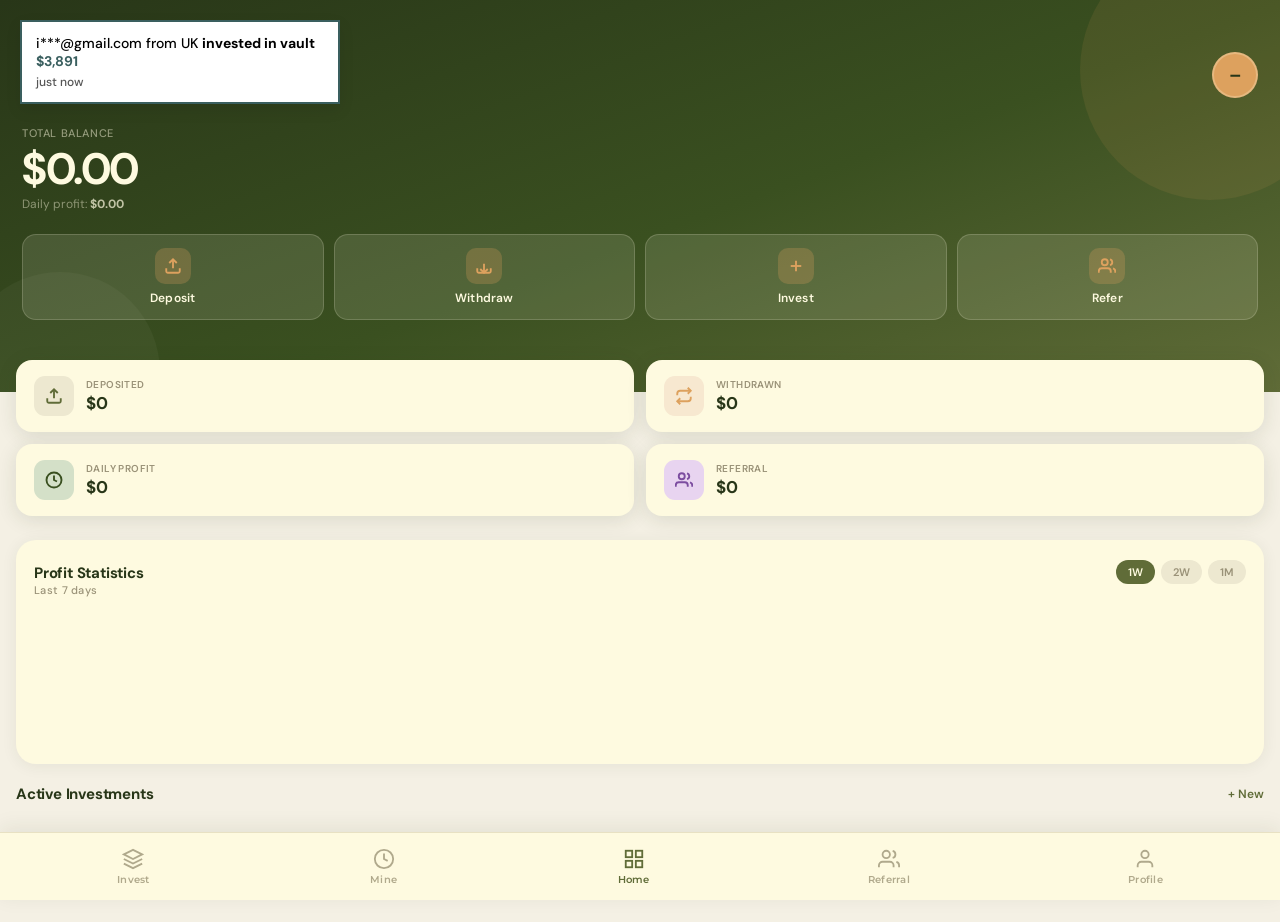
==== commit 73a06df3: "Update index.html" ====
--- a/index.html
+++ b/index.html
@@ -3,2109 +3,1157 @@
 <head>
 <meta charset="UTF-8"/>
 <meta name="viewport" content="width=device-width,initial-scale=1.0"/>
-<title>ApexVault Capital — Asset-Backed Investment Platform</title>
+<title>Dashboard — Apex Vault</title>
 <link rel="preconnect" href="https://fonts.googleapis.com"/>
-<link rel="preconnect" href="https://fonts.gstatic.com" crossorigin/>
-<link href="https://fonts.googleapis.com/css2?family=Manrope:wght@400;500;600;700;800&family=Inter:wght@300;400;500;600;700&family=DM+Mono:wght@400;500&display=swap" rel="stylesheet"/>
+<link href="https://fonts.googleapis.com/css2?family=DM+Sans:wght@300;400;500;600;700&family=DM+Mono:wght@400;500&display=swap" rel="stylesheet"/>
+<link rel="stylesheet" href="css/main.css"/>
 <style>
-/* ═══════════════════════════════════════════════
-   APEXVAULT CAPITAL — DESIGN SYSTEM
-   Inspired by: EarthROI reference (Manrope + glass)
-   Palette: Deep forest dark + amber gold
-═══════════════════════════════════════════════ */
+/* ══ DASHBOARD — Apex Vault palette ══════════════════════════
+   Pine #283618 · Olive #606C38 · Cornsilk #FEFAE0 · Earth #DDA15E
+══════════════════════════════════════════════════════════ */
+
+* { font-family: 'DM Sans', sans-serif; }
+
+body {
+  background: #F4F0E4;
+  padding-bottom: 80px;
+  min-height: 100vh;
+}
+
+/* ── HERO HEADER ─────────────────── */
+.d-hero {
+  background: linear-gradient(160deg, #283618 0%, #3a5020 55%, #606C38 100%);
+  padding: 52px 22px 72px;
+  position: relative;
+  overflow: hidden;
+}
+.d-hero::before {
+  content: '';
+  position: absolute; top: -60px; right: -60px;
+  width: 260px; height: 260px; border-radius: 50%;
+  background: rgba(221,161,94,.1);
+  pointer-events: none;
+}
+.d-hero::after {
+  content: '';
+  position: absolute; bottom: -80px; left: -40px;
+  width: 200px; height: 200px; border-radius: 50%;
+  background: rgba(254,250,224,.04);
+  pointer-events: none;
+}
+
+.d-topbar {
+  display: flex; align-items: center; justify-content: space-between;
+  margin-bottom: 28px; position: relative; z-index: 1;
+}
+.d-greeting-wrap {}
+.d-time-label {
+  font-size: 11px; font-weight: 500;
+  color: rgba(254,250,224,.5);
+  letter-spacing: .8px; text-transform: uppercase;
+  margin-bottom: 2px;
+}
+.d-name {
+  font-size: 22px; font-weight: 700;
+  color: #FEFAE0; line-height: 1.1;
+}
+.d-avatar {
+  width: 46px; height: 46px; border-radius: 50%;
+  background: #DDA15E;
+  color: #283618;
+  display: flex; align-items: center; justify-content: center;
+  font-weight: 700; font-size: 18px;
+  border: 2px solid rgba(254,250,224,.25);
+  flex-shrink: 0;
+}
+
+.d-balance-label {
+  font-size: 11px; font-weight: 500;
+  color: rgba(254,250,224,.5);
+  letter-spacing: .6px; text-transform: uppercase;
+  position: relative; z-index: 1;
+}
+.d-balance-amount {
+  font-size: 44px; font-weight: 700;
+  color: #FEFAE0;
+  letter-spacing: -1.5px;
+  line-height: 1.05;
+  margin: 6px 0 4px;
+  position: relative; z-index: 1;
+}
+.d-balance-sub {
+  font-size: 12px; font-weight: 400;
+  color: rgba(254,250,224,.45);
+  position: relative; z-index: 1;
+}
+.d-balance-change {
+  display: inline-flex; align-items: center; gap: 4px;
+  background: rgba(111,207,151,.2);
+  color: #6fcf97;
+  font-size: 11px; font-weight: 600;
+  padding: 3px 9px; border-radius: 99px;
+  margin-left: 8px;
+}
+
+/* ── ACTION BUTTONS ──────────────── */
+.d-actions {
+  display: flex; gap: 10px;
+  margin-top: 22px;
+  position: relative; z-index: 1;
+}
+.d-action-btn {
+  flex: 1; display: flex; flex-direction: column;
+  align-items: center; gap: 6px;
+  padding: 13px 8px;
+  background: rgba(254,250,224,.12);
+  border: 1px solid rgba(254,250,224,.18);
+  border-radius: 14px;
+  cursor: pointer; transition: background .2s;
+  color: #FEFAE0;
+  font-size: 12px; font-weight: 600;
+  letter-spacing: .2px;
+  text-decoration: none;
+}
+.d-action-btn:hover { background: rgba(254,250,224,.2); }
+.d-action-icon {
+  width: 36px; height: 36px;
+  background: rgba(221,161,94,.25);
+  border-radius: 10px;
+  display: flex; align-items: center; justify-content: center;
+}
+.d-action-icon svg { stroke: #DDA15E; }
+
+/* ── FLOATING STAT STRIP ─────────── */
+.d-stat-strip {
+  display: grid; grid-template-columns: 1fr 1fr;
+  gap: 12px;
+  margin: -32px 16px 0;
+  position: relative; z-index: 10;
+}
+.d-stat-pill {
+  background: #FEFAE0;
+  border-radius: 16px;
+  padding: 16px 18px;
+  box-shadow: 0 4px 20px rgba(40,54,24,.12);
+  display: flex; align-items: center; gap: 12px;
+}
+.d-stat-pill-icon {
+  width: 40px; height: 40px;
+  border-radius: 11px;
+  display: flex; align-items: center; justify-content: center;
+  flex-shrink: 0;
+}
+.d-stat-pill-icon.olive { background: #EDE8D0; }
+.d-stat-pill-icon.earth { background: #F7E8D0; }
+.d-stat-pill-icon.pine  { background: #D4E0C8; }
+.d-stat-pill-icon.ref   { background: #E8D4F0; }
+.d-stat-pill-label {
+  font-size: 10px; font-weight: 600;
+  color: #9a9278; letter-spacing: .4px;
+  text-transform: uppercase;
+}
+.d-stat-pill-val {
+  font-size: 17px; font-weight: 700;
+  color: #283618; margin-top: 1px;
+  letter-spacing: -.3px;
+}
+
+/* ── MAIN CONTENT ────────────────── */
+.d-content {
+  padding: 24px 16px;
+  display: flex; flex-direction: column; gap: 20px;
+}
+
+/* Section header */
+.d-section-head {
+  display: flex; align-items: center; justify-content: space-between;
+  margin-bottom: 14px;
+}
+.d-section-title {
+  font-size: 15px; font-weight: 700;
+  color: #283618; letter-spacing: -.2px;
+}
+.d-section-sub {
+  font-size: 11px; font-weight: 500;
+  color: #9a9278; letter-spacing: .3px;
+}
+
+/* ── PROFIT CHART CARD ───────────── */
+.chart-card {
+  background: #FEFAE0;
+  border-radius: 20px;
+  padding: 20px 18px 12px;
+  box-shadow: 0 2px 16px rgba(40,54,24,.07);
+}
+.chart-period-row {
+  display: flex; gap: 6px; margin-bottom: 16px;
+}
+.chart-period-btn {
+  padding: 5px 12px;
+  border-radius: 99px;
+  font-size: 11px; font-weight: 600;
+  border: none; cursor: pointer;
+  transition: all .18s;
+  background: #EDE8D0; color: #9a9278;
+}
+.chart-period-btn.active {
+  background: #606C38; color: #FEFAE0;
+}
+.chart-area {
+  width: 100%; height: 130px;
+  position: relative; overflow: visible;
+}
+.chart-svg { width: 100%; height: 100%; overflow: visible; }
+.chart-y-labels {
+  display: flex; flex-direction: column;
+  justify-content: space-between;
+  position: absolute; left: 0; top: 0; bottom: 0;
+  font-size: 9px; font-weight: 500;
+  color: #c4bfa8; font-family: 'DM Mono', monospace;
+  pointer-events: none;
+}
+.chart-x-labels {
+  display: flex; justify-content: space-between;
+  margin-top: 8px;
+  font-size: 10px; font-weight: 500; color: #c4bfa8;
+  padding: 0 2px;
+}
+.chart-tooltip {
+  position: absolute;
+  background: #283618; color: #FEFAE0;
+  font-size: 11px; font-weight: 600;
+  padding: 5px 10px; border-radius: 8px;
+  pointer-events: none;
+  white-space: nowrap;
+  display: none;
+  z-index: 20;
+  transform: translate(-50%, -110%);
+}
+.chart-tooltip::after {
+  content: '';
+  position: absolute; top: 100%; left: 50%;
+  transform: translateX(-50%);
+  border: 5px solid transparent;
+  border-top-color: #283618;
+}
+
+/* ── INVESTMENT CARDS ────────────── */
+.inv-card {
+  background: #FEFAE0;
+  border-radius: 16px;
+  padding: 16px 18px;
+  display: flex; align-items: center; gap: 14px;
+  box-shadow: 0 1px 8px rgba(40,54,24,.06);
+  transition: transform .18s;
+}
+.inv-card:hover { transform: translateY(-1px); }
+.inv-card-icon {
+  width: 44px; height: 44px;
+  border-radius: 12px;
+  display: flex; align-items: center; justify-content: center;
+  flex-shrink: 0;
+}
+.inv-card-name {
+  font-size: 14px; font-weight: 700; color: #283618;
+}
+.inv-card-date {
+  font-size: 11px; color: #9a9278; margin-top: 1px;
+}
+.inv-card-right { margin-left: auto; text-align: right; }
+.inv-card-amount {
+  font-size: 15px; font-weight: 700; color: #283618;
+}
+.inv-card-roi {
+  font-size: 11px; font-weight: 600;
+  color: #606C38; margin-top: 2px;
+  display: inline-flex; align-items: center; gap: 3px;
+}
+.inv-card-progress {
+  height: 3px; background: #EDE8D0; border-radius: 99px;
+  margin-top: 8px; overflow: hidden;
+}
+.inv-card-progress-fill {
+  height: 100%; background: linear-gradient(90deg,#606C38,#DDA15E);
+  border-radius: 99px;
+}
+
+/* ── BOTTOM NAV ──────────────────── */
+.bottom-nav {
+  position: fixed; bottom: 0; left: 0; right: 0;
+  height: 68px;
+  background: #FEFAE0;
+  border-top: 1px solid rgba(212,201,168,.5);
+  display: flex; align-items: center; justify-content: space-around;
+  z-index: 100;
+  box-shadow: 0 -4px 20px rgba(40,54,24,.08);
+}
+.bottom-nav a {
+  display: flex; flex-direction: column; align-items: center; gap: 3px;
+  padding: 8px 10px;
+  border-radius: 10px;
+  color: #b0a98c;
+  font-size: 10px; font-weight: 600;
+  letter-spacing: .3px;
+  text-decoration: none;
+  transition: color .18s;
+  min-width: 52px;
+}
+.bottom-nav a.active, .bottom-nav a:hover { color: #606C38; }
+.bottom-nav a.active svg, .bottom-nav a:hover svg { stroke: #606C38; }
+.bottom-nav svg { stroke: currentColor; transition: stroke .18s; }
+
+/* ── MODALS ──────────────────────── */
+.d-modal-overlay {
+  position: fixed; inset: 0;
+  background: rgba(40,54,24,.45);
+  z-index: 500;
+  display: flex; align-items: flex-end;
+  backdrop-filter: blur(4px);
+  animation: fadeIn .22s ease;
+}
+@keyframes fadeIn { from{opacity:0} to{opacity:1} }
+
+.d-modal-sheet {
+  width: 100%;
+  background: #FEFAE0;
+  border-radius: 24px 24px 0 0;
+  padding: 0 22px 36px;
+  animation: slideUp .28s ease;
+  max-height: 90vh; overflow-y: auto;
+}
+@keyframes slideUp { from{transform:translateY(100%)} to{transform:translateY(0)} }
+
+.d-modal-handle {
+  width: 40px; height: 4px;
+  background: #D4C9A8; border-radius: 99px;
+  margin: 14px auto 20px;
+}
+.d-modal-title {
+  font-size: 18px; font-weight: 700;
+  color: #283618; margin-bottom: 18px;
+  display: flex; align-items: center; gap: 10px;
+}
+.d-modal-title-icon {
+  width: 36px; height: 36px;
+  background: #EDE8D0; border-radius: 10px;
+  display: flex; align-items: center; justify-content: center;
+}
+
+/* Addr box inside modal */
+.modal-addr-box {
+  background: #F0EBD4;
+  border: 1px solid #D4C9A8;
+  border-radius: 12px;
+  padding: 13px 15px;
+  margin-bottom: 10px;
+  display: flex; align-items: center; justify-content: space-between;
+}
+.modal-addr-net {
+  font-size: 10px; font-weight: 700;
+  letter-spacing: .8px; text-transform: uppercase;
+  color: #606C38;
+}
+.modal-addr-val {
+  font-family: 'DM Mono', monospace;
+  font-size: 11px; color: #283618;
+  margin-top: 3px;
+  max-width: 190px; overflow: hidden;
+  text-overflow: ellipsis; white-space: nowrap;
+}
+.modal-copy-btn {
+  background: #DDA15E; border: none;
+  border-radius: 8px; padding: 8px 10px;
+  cursor: pointer; flex-shrink: 0;
+  display: flex; align-items: center; justify-content: center;
+  transition: background .18s;
+}
+.modal-copy-btn:hover { background: #c98d4a; }
+.modal-copy-btn svg { stroke: #283618; }
+
+.d-form-label {
+  font-size: 11px; font-weight: 700;
+  color: #9a9278; letter-spacing: .5px;
+  text-transform: uppercase; margin-bottom: 6px;
+  display: block;
+}
+.d-form-input {
+  width: 100%; padding: 13px 15px;
+  background: #F0EBD4;
+  border: 1.5px solid #D4C9A8;
+  border-radius: 12px;
+  font-size: 15px; color: #283618;
+  outline: none; font-family: 'DM Sans', sans-serif;
+  transition: border-color .18s;
+  margin-bottom: 14px;
+}
+.d-form-input:focus { border-color: #606C38; }
+.d-form-input::placeholder { color: #b0a98c; }
+select.d-form-input { cursor: pointer; }
+
+.d-modal-submit {
+  width: 100%; padding: 15px;
+  background: #606C38; color: #FEFAE0;
+  border: none; border-radius: 14px;
+  font-size: 15px; font-weight: 700;
+  cursor: pointer; transition: background .2s;
+  font-family: 'DM Sans', sans-serif;
+  margin-top: 4px;
+}
+.d-modal-submit:hover { background: #7a8a45; }
+.d-modal-submit:disabled { opacity: .55; cursor: not-allowed; }
+.d-modal-note {
+  font-size: 12px; color: #9a9278;
+  text-align: center; margin-top: 10px;
+  line-height: 1.5;
+}
+</style>
+
+<style>
 :root {
-  --pine:        #111a0d;
-  --pine-deep:   #090d07;
-  --pine-mid:    #182113;
-  --olive:       #3d5228;
-  --olive-lt:    #566e3a;
-  --earth:       #c8864a;
-  --earth-lt:    #dfa060;
-  --earth-dim:   rgba(200,134,74,.12);
-  --earth-glow:  rgba(200,134,74,.25);
-  --corn:        #f4efe0;
-  --corn-dim:    #c8c0a8;
-  --muted:       #7a7860;
-  --muted-lt:    #a09878;
-  --glass:       rgba(255,255,255,.045);
-  --glass-hover: rgba(255,255,255,.07);
-  --border:      rgba(255,255,255,.07);
-  --border-lt:   rgba(255,255,255,.13);
-  --green-pos:   #5faa3c;
-  --red-neg:     #e04444;
-
-  --font-head: 'Manrope', -apple-system, sans-serif;
-  --font-body: 'Inter', -apple-system, BlinkMacSystemFont, 'Segoe UI', Roboto, Helvetica, Arial, sans-serif;
-  --font-mono: 'DM Mono', 'Courier New', monospace;
-
-  --max-w:   1240px;
-  --gutter:  clamp(20px, 5vw, 64px);
-  --ease:    cubic-bezier(.22,.61,.36,1);
-  --ease-out:cubic-bezier(0,0,.2,1);
-  --r-xs:    3px;
-  --r-sm:    5px;
-  --r-md:    8px;
-  --r-lg:    12px;
-  --r-xl:    16px;
-  --r-2xl:   24px;
-}
-
-/* ── Reset ── */
-*, *::before, *::after { margin:0; padding:0; box-sizing:border-box; }
-html { scroll-behavior:smooth; }
-body {
-  font-family: var(--font-body);
-  background: var(--pine-deep);
-  color: var(--corn);
-  overflow-x: hidden;
-  -webkit-font-smoothing: antialiased;
-  -moz-osx-font-smoothing: grayscale;
-}
-a { text-decoration:none; color:inherit; }
-ul { list-style:none; }
-img { display:block; max-width:100%; }
-button { font-family: inherit; cursor:pointer; }
-
-/* ── Keyframes ── */
-@keyframes marqueeLeft { from{transform:translateX(0)} to{transform:translateX(-50%)} }
-@keyframes pulse { 0%,100%{opacity:1;transform:scale(1)} 50%{opacity:.45;transform:scale(.7)} }
-@keyframes ldrFill { 0%{width:0} 65%{width:75%} 100%{width:100%} }
-@keyframes fadeUp { from{opacity:0;transform:translateY(20px)} to{opacity:1;transform:translateY(0)} }
-
-/* ═══════════════════════
-   PRELOADER
-═══════════════════════ */
-#loader {
-  position:fixed; inset:0;
-  background: var(--pine-deep);
-  display:flex; flex-direction:column;
-  align-items:center; justify-content:center;
-  gap:28px; z-index:9000;
-  transition: opacity .7s var(--ease), visibility .7s;
-}
-#loader.hidden {
-  opacity:0 !important;
-  visibility:hidden !important;
-  pointer-events:none !important;
-  transition: opacity .5s ease, visibility .5s !important;
-}
-.ldr-logo {
-  font-family: var(--font-head);
-  font-size:22px; font-weight:800;
-  letter-spacing:3px; color:var(--corn);
-}
-.ldr-logo em { font-style:normal; color:var(--earth); }
-.ldr-bar-wrap {
-  width:180px; height:2px;
-  background:var(--border); border-radius:2px; overflow:hidden;
-}
-.ldr-bar-fill {
-  height:100%;
-  background: linear-gradient(90deg, var(--olive-lt), var(--earth));
-  width:0; animation: ldrFill 1.8s var(--ease) forwards;
-}
-.ldr-text {
-  font-family:var(--font-mono); font-size:10px;
-  letter-spacing:2.5px; color:var(--muted); text-transform:uppercase;
-}
-
-/* ═══════════════════════
-   TOP TICKER (fixed)
-═══════════════════════ */
-.ticker {
-  position:fixed; top:0; left:0; right:0;
-  height:32px;
-  background: var(--pine-mid);
-  border-bottom:1px solid var(--border);
-  overflow:hidden; z-index:200;
-}
-.ticker-track {
-  display:flex; align-items:center; height:100%;
-  width:max-content;
-  animation: marqueeLeft 38s linear infinite;
-}
-.ticker-item {
-  display:inline-flex; align-items:center; gap:8px;
-  padding:0 22px; border-right:1px solid var(--border);
-  white-space:nowrap;
-}
-.tc-icon { width:14px; height:14px; border-radius:50%; flex-shrink:0; }
-.tc-sym  { font-family:var(--font-mono); font-size:10.5px; font-weight:600; color:var(--corn-dim); }
-.tc-price{ font-family:var(--font-mono); font-size:10.5px; color:var(--corn); }
-.tc-up   { font-family:var(--font-mono); font-size:10.5px; color:var(--green-pos); }
-.tc-dn   { font-family:var(--font-mono); font-size:10.5px; color:var(--red-neg); }
-
-/* ═══════════════════════
-   NAVBAR
-═══════════════════════ */
-.nav {
-  position:fixed; top:32px; left:0; right:0; height:64px;
-  display:flex; align-items:center; justify-content:space-between;
-  padding:0 var(--gutter); z-index:100;
-  transition: background .3s var(--ease), border-color .3s, backdrop-filter .3s;
-  border-bottom:1px solid transparent;
-}
-.nav.scrolled {
-  background: rgba(9,13,7,.92);
-  backdrop-filter: blur(24px) saturate(160%);
-  -webkit-backdrop-filter: blur(24px) saturate(160%);
-  border-color: var(--border);
-}
-.nav-logo {
-  font-family: var(--font-head);
-  font-size:16px; font-weight:800; letter-spacing:1.5px;
-  display:flex; align-items:center; gap:9px; flex-shrink:0;
-}
-.nav-logo em { font-style:normal; color:var(--earth); }
-.nav-logo-dot {
-  width:7px; height:7px; border-radius:50%;
-  background:var(--earth); box-shadow:0 0 10px var(--earth);
-  animation: pulse 2.4s ease infinite; flex-shrink:0;
-}
-.nav-links { display:flex; gap:32px; }
-.nav-links a {
-  font-family:var(--font-head); font-size:13px; font-weight:600;
-  color:var(--muted); transition:color .2s; letter-spacing:.3px;
-}
-.nav-links a:hover { color:var(--corn); }
-.nav-actions { display:flex; gap:8px; align-items:center; flex-shrink:0; }
-
-/* Buttons */
-.btn-ghost-sm {
-  padding:8px 16px; border-radius:100px;
-  font-family:var(--font-head); font-size:13px; font-weight:600;
-  color:var(--muted); border:1px solid var(--border);
-  background:transparent; transition:color .2s, border-color .2s;
-  white-space:nowrap;
-}
-.btn-ghost-sm:hover { color:var(--corn); border-color:var(--border-lt); }
-
-.btn-solid-sm {
-  padding:8px 20px; border-radius:100px;
-  font-family:var(--font-head); font-size:13px; font-weight:700;
-  color: #080d05; background:var(--earth);
-  border:none; transition:background .2s, transform .2s, box-shadow .2s;
-  white-space:nowrap; box-shadow:0 4px 20px rgba(200,134,74,.3);
-}
-.btn-solid-sm:hover { background:var(--earth-lt); transform:translateY(-1px); box-shadow:0 8px 28px rgba(200,134,74,.4); }
-
-/* Hamburger */
-.nav-hamburger {
-  display:none; flex-direction:column; justify-content:center; gap:5px;
-  width:36px; height:36px; background:none; border:none; padding:4px; flex-shrink:0;
-}
-.nav-hamburger span {
-  display:block; width:22px; height:2px;
-  background:var(--corn); border-radius:2px;
-  transition:transform .3s var(--ease), opacity .3s; transform-origin:center;
-}
-.nav-hamburger.open span:nth-child(1) { transform:translateY(7px) rotate(45deg); }
-.nav-hamburger.open span:nth-child(2) { opacity:0; transform:scaleX(0); }
-.nav-hamburger.open span:nth-child(3) { transform:translateY(-7px) rotate(-45deg); }
-
-/* Drawer */
-.nav-drawer {
-  position:fixed; top:0; left:0; right:0;
-  background:rgba(9,13,7,.98);
-  backdrop-filter:blur(24px); -webkit-backdrop-filter:blur(24px);
-  border-bottom:1px solid var(--border);
-  z-index:99; padding:0 var(--gutter) 28px;
-  padding-top:calc(32px + 64px);
-  transform:translateY(-110%); transition:transform .4s var(--ease);
-}
-.nav-drawer.open { transform:translateY(0); }
-.nav-drawer-close { display:flex; justify-content:flex-end; margin-bottom:16px; }
-.nav-drawer-links { display:flex; flex-direction:column; margin-bottom:24px; }
-.nav-drawer-links a {
-  font-family:var(--font-head); font-size:18px; font-weight:700; color:var(--corn);
-  padding:14px 0; border-bottom:1px solid var(--border); transition:color .2s;
-}
-.nav-drawer-links a:hover { color:var(--earth); }
-.nav-drawer-actions { display:flex; gap:10px; }
-.nav-drawer-actions .btn-ghost-sm,
-.nav-drawer-actions .btn-solid-sm { flex:1; text-align:center; padding:13px; font-size:14px; }
-
-/* ═══════════════════════
-   HERO
-═══════════════════════ */
-.hero-slider {
-      position: relative;
-      width: 100%;
-      height: 100svh;
-      min-height: 600px;
-      overflow: hidden;
-      background: #111;
-    }
-
-    /* ── Track ── */
-    .hs-track {
-      position: absolute;
-      inset: 0;
-      width: 100%;
-      height: 100%;
-    }
-
-    /* ── Each slide ── */
-    .hs-slide {
-      position: absolute;
-      inset: 0;
-      width: 100%;
-      height: 100%;
-      background-image: var(--bg);
-      background-size: cover;
-      background-position: center;
-      opacity: 0;
-      transition: opacity 1.1s cubic-bezier(0.4, 0, 0.2, 1);
-      will-change: opacity;
-    }
-    .hs-slide.active { opacity: 1; }
-    .hs-slide.prev   { opacity: 0; }
-
-    /* Ken Burns zoom on active slide */
-    .hs-slide.active {
-      animation: kenBurns 6s ease-out both;
-    }
-    @keyframes kenBurns {
-      from { transform: scale(1.08); }
-      to   { transform: scale(1.0); }
-    }
-
-    /* ── Dark overlay — richer, more cinematic ── */
-    .hs-overlay {
-      position: absolute;
-      inset: 0;
-      background: linear-gradient(
-        135deg,
-        rgba(0,0,0,0.28) 0%,
-        rgba(0,0,0,0.52) 40%,
-        rgba(0,0,0,0.80) 100%
-      );
-    }
-
-    /* ── Content — slide 1 & 3: center (default) ── */
-    .hs-content {
-      position: absolute;
-      inset: 0;
-      display: flex;
-      flex-direction: column;
-      align-items: center;
-      justify-content: center;
-      text-align: center;
-      padding: 0 24px;
-      padding-top: 80px;
-    }
-
-    /* ── Slide 2: left-align ── */
-    .hs-slide:nth-child(2) .hs-content {
-      align-items: flex-start;
-      text-align: left;
-      padding-left: clamp(32px, 8vw, 120px);
-      padding-right: clamp(32px, 8vw, 120px);
-    }
-    .hs-slide:nth-child(2) .hs-sub {
-      max-width: 460px;
-    }
-    .hs-slide:nth-child(2) .hs-btns {
-      justify-content: flex-start;
-    }
-
-    /* ── Eyebrow — with golden left-bar accent ── */
-    .hs-eyebrow {
-      font-family: 'Inter', -apple-system, BlinkMacSystemFont,
-             'Segoe UI', Roboto, Helvetica, Arial, sans-serif;
-      font-size: clamp(0.62rem, 2.2vw, 0.76rem); /* –5% */
-      font-weight: 600;
-      letter-spacing: 0.26em;
-      text-transform: uppercase;
-      color: rgba(255,255,255,0.65);
-      margin-bottom: 20px;
-      display: flex;
-      align-items: center;
-      gap: 10px;
-      opacity: 0;
-      transform: translateY(14px);
-      transition: opacity 0.7s 0.3s ease, transform 0.7s 0.3s ease;
-    }
-    .hs-eyebrow::before {
-      content: '';
-      display: inline-block;
-      width: 28px;
-      height: 2px;
-      background: #283618;
-      flex-shrink: 0;
-    }
-    .hs-slide.active .hs-eyebrow { opacity: 1; transform: none; }
-
-    /* ── Title — 5% smaller across the clamp range ── */
-    .hs-title {
-      font-family: 'Inter', -apple-system, BlinkMacSystemFont,
-             'Segoe UI', Roboto, Helvetica, Arial, sans-serif;
-      font-size: clamp(2.47rem, 11.4vw, 6.18rem); /* –5% from 2.6/12vw/6.5 */
-      font-weight: 800;
-      color: #fff;
-      line-height: 1.0;
-      letter-spacing: -0.02em;
-      margin-bottom: 22px;
-      text-transform: uppercase;
-      text-shadow: 0 4px 32px rgba(0,0,0,0.45);
-      opacity: 0;
-      transform: translateY(22px);
-      transition: opacity 0.8s 0.5s ease, transform 0.8s 0.5s ease;
-    }
-    .hs-title em {
-      font-style: normal;
-      color: #DDA151;
-      text-shadow: 0 0 40px rgba(245,196,0,0.35);
-    }
-    .hs-slide.active .hs-title { opacity: 1; transform: none; }
-
-    /* ── Sub ── */
-    .hs-sub {
-      font-family: 'DM Sans', sans-serif;
-      font-size: clamp(0.81rem, 3vw, 1.05rem); /* –5% */
-      color: rgba(255,255,255,0.78);
-      font-weight: 300;
-      letter-spacing: 0.03em;
-      margin-bottom: 38px;
-      max-width: 520px;
-      opacity: 0;
-      transform: translateY(14px);
-      transition: opacity 0.7s 0.7s ease, transform 0.7s 0.7s ease;
-    }
-    .hs-slide.active .hs-sub { opacity: 1; transform: none; }
-
-    /* ── Buttons ── */
-    .hs-btns {
-      display: flex;
-      gap: 14px;
-      flex-wrap: wrap;
-      justify-content: center;
-      opacity: 0;
-      transform: translateY(12px);
-      transition: opacity 0.7s 0.85s ease, transform 0.7s 0.85s ease;
-    }
-    .hs-slide.active .hs-btns { opacity: 1; transform: none; }
-
-    .hs-btn-primary {
-      display: inline-flex;
-      align-items: center;
-      gap: 8px;
-      background: #DDA151;
-      color: #111;
-      font-family: 'Inter', -apple-system, BlinkMacSystemFont,
-             'Segoe UI', Roboto, Helvetica, Arial, sans-serif;
-      font-size: 0.78rem; /* –5% */
-      font-weight: 800;
-      padding: 10px 15px;
-      border-radius: 4px;
-      letter-spacing: 0.1em;
-      text-decoration: none;
-      text-transform: uppercase;
-      transition: background 0.2s, transform 0.2s, box-shadow 0.2s;
-      box-shadow: 0 6px 24px rgba(245,196,0,0.35);
-    }
-    .hs-btn-primary:hover {
-      background: #d4a800;
-      transform: translateY(-2px);
-      box-shadow: 0 10px 32px rgba(245,196,0,0.5);
-    }
-
-    .hs-btn-ghost {
-      display: inline-flex;
-      align-items: center;
-      gap: 8px;
-      background: rgba(255,255,255,0.06);
-      backdrop-filter: blur(6px);
-      -webkit-backdrop-filter: blur(6px);
-      color: #fff;
-      font-family: 'Inter', -apple-system, BlinkMacSystemFont,
-             'Segoe UI', Roboto, Helvetica, Arial, sans-serif;
-      font-size: 0.78rem; /* –5% */
-      font-weight: 700;
-      padding: 13px 26px;
-      border-radius: 4px;
-      letter-spacing: 0.1em;
-      text-decoration: none;
-      text-transform: uppercase;
-      border: 2px solid rgba(255,255,255,0.35);
-      transition: border-color 0.2s, background 0.2s, transform 0.2s, color 0.2s;
-    }
-    .hs-btn-ghost:hover {
-      border-color: #F5C400;
-      color: #F5C400;
-      background: rgba(245,196,0,0.06);
-      transform: translateY(-2px);
-    }
-
-    /* ── Top progress bar ── */
-    .hs-progress {
-      position: absolute;
-      top: 0;
-      left: 0;
-      width: 100%;
-      height: 3px;
-      background: rgba(255,255,255,0.15);
-      z-index: 20;
-    }
-    .hs-progress-fill {
-      height: 100%;
-      width: 0%;
-      background: #F5C400;
-      transition: width 0.08s linear;
-    }
-
-    /* ── Dot nav ── */
-    .hs-dots {
-      position: absolute;
-      bottom: 36px;
-      left: 50%;
-      transform: translateX(-50%);
-      display: flex;
-      gap: 10px;
-      z-index: 20;
-    }
-    .hs-dot {
-      width: 10px;
-      height: 10px;
-      border-radius: 50%;
-      border: 2px solid rgba(255,255,255,0.6);
-      background: transparent;
-      cursor: pointer;
-      padding: 0;
-      transition: background 0.3s, border-color 0.3s, transform 0.3s;
-    }
-    .hs-dot.active {
-      background: #F5C400;
-      border-color: #F5C400;
-      transform: scale(1.3);
-    }
-    .hs-dot:hover:not(.active) {
-      border-color: #fff;
-      background: rgba(255,255,255,0.3);
-    }
-
-    /* ── Arrows ── */
-    .hs-arrow {
-      position: absolute;
-      top: 50%;
-      transform: translateY(-50%);
-      z-index: 20;
-      width: 48px;
-      height: 48px;
-      background: rgba(0,0,0,0.35);
-      border: 1.5px solid rgba(255,255,255,0.25);
-      border-radius: 50%;
-      color: #fff;
-      cursor: pointer;
-      display: flex;
-      align-items: center;
-      justify-content: center;
-      transition: background 0.2s, border-color 0.2s, transform 0.2s;
-    }
-    .hs-arrow svg { width: 20px; height: 20px; }
-    .hs-prev { left: 20px; }
-    .hs-next { right: 20px; }
-    .hs-arrow:hover {
-      background: #F5C400;
-      border-color: #F5C400;
-      color: #111;
-      transform: translateY(-50%) scale(1.08);
-    }
-
-    /* ── Scroll-down ── */
-    .hs-scroll-hint {
-      position: absolute;
-      bottom: 80px;
-      right: 24px;
-      z-index: 20;
-      color: rgba(255,255,255,0.55);
-      width: 36px;
-      height: 36px;
-      display: flex;
-      align-items: center;
-      justify-content: center;
-      animation: scrollBounce 2s ease-in-out infinite;
-      transition: color 0.2s;
-    }
-    .hs-scroll-hint:hover { color: #F5C400; }
-    .hs-scroll-hint svg { width: 24px; height: 24px; }
-    @keyframes scrollBounce {
-      0%,100% { transform: translateY(0); }
-      50%      { transform: translateY(8px); }
-    }
-
-/* ═══════════════════════
-   SHARED SECTION STYLES
-═══════════════════════ */
-.section { padding:100px var(--gutter); }
-.sec-inner { max-width:var(--max-w); margin:0 auto; }
-
-.sec-eyebrow {
-  display:inline-block;
-  font-family:var(--font-head); font-size:11px; font-weight:700;
-  letter-spacing:2.5px; text-transform:uppercase;
-  color:var(--earth); margin-bottom:14px;
-}
-.sec-title {
-  font-family:var(--font-head);
-  font-size:clamp(30px,4vw,54px); font-weight:800;
-  line-height:1.06; letter-spacing:-1px; margin-bottom:14px;
-}
-.sec-sub {
-  font-size:15px; color:var(--corn-dim); line-height:1.8;
-  max-width:500px; margin-bottom:56px;
-}
-
-/* Scroll reveal */
-.rv { opacity:0; transform:translateY(22px); transition:opacity .65s var(--ease), transform .65s var(--ease); }
-.rv.d1{transition-delay:.08s} .rv.d2{transition-delay:.16s}
-.rv.d3{transition-delay:.24s} .rv.d4{transition-delay:.32s}
-.rv.vis { opacity:1; transform:translateY(0); }
-
-/* ═══════════════════════
-   FEATURES (light bg, glass cards)
-   Mimicking reference bento grid
-═══════════════════════ */
-.sec-features { background:#f5f1e8; color:#111; }
-.sec-features .sec-eyebrow { color:var(--olive); }
-.sec-features .sec-title { color:#111; }
-.sec-features .sec-sub { color:#666; }
-
-.feat-grid {
-  display:grid;
-  grid-template-columns:repeat(3,1fr);
-  gap:18px;
-}
-/* Bento: first card spans 2 cols like reference */
-.feat-card-wide { grid-column: span 2; }
-
-.feat-card {
-  padding:32px; border-radius:var(--r-xl);
-  background:rgba(255,255,255,.8);
-  backdrop-filter:blur(12px); -webkit-backdrop-filter:blur(12px);
-  border:1px solid rgba(22,52,40,.06);
-  transition:transform .3s var(--ease), box-shadow .3s, border-color .3s;
-  position:relative; overflow:hidden;
-}
-.feat-card:hover {
-  transform:translateY(-5px);
-  box-shadow:0 24px 64px rgba(0,0,0,.1);
-  border-color:rgba(22,52,40,.14);
-}
-.feat-num {
-  font-family:var(--font-mono); font-size:10px;
-  color:#bbb; letter-spacing:1px; margin-bottom:18px;
-}
-.feat-icon-wrap {
-  width:52px; height:52px; border-radius:14px;
-  display:flex; align-items:center; justify-content:center;
-  margin-bottom:20px;
-}
-.feat-icon-wrap.green { background:#e6f0e9; }
-.feat-icon-wrap.amber { background:#f5ede0; }
-.feat-icon-wrap.blue  { background:#e0eaf5; }
-.feat-icon-wrap svg { width:26px; height:26px; }
-.feat-name { font-family:var(--font-head); font-size:18px; font-weight:700; color:#111; margin-bottom:10px; line-height:1.25; }
-.feat-desc { font-size:13.5px; color:#555; line-height:1.78; }
-.feat-link {
-  display:inline-flex; align-items:center; gap:5px;
-  font-family:var(--font-head); font-size:13px; font-weight:700;
-  color:var(--olive); margin-top:20px; transition:gap .2s;
-}
-.feat-link:hover { gap:9px; }
-.feat-link svg { width:14px; height:14px; }
-
-/* Wide card inner layout */
-.feat-card-wide .feat-inner { display:flex; gap:32px; }
-.feat-wide-text { flex:1; }
-.feat-wide-stats { display:grid; grid-template-columns:1fr 1fr; gap:14px; align-content:start; }
-.feat-stat-box {
-  background:rgba(255,255,255,.6); border-radius:var(--r-md);
-  border:1px solid rgba(22,52,40,.06); padding:18px 16px; text-align:center;
-}
-.feat-stat-val { font-family:var(--font-head); font-size:26px; font-weight:800; color:#163428; }
-.feat-stat-lbl { font-size:10px; font-weight:700; color:#888; letter-spacing:1px; text-transform:uppercase; margin-top:4px; }
-
-/* ═══════════════════════
-   HOW IT WORKS
-   4-step numbered like reference
-═══════════════════════ */
-.how-header {
-  display:flex; flex-direction:column;
-  gap:8px; margin-bottom:60px;
-}
-.steps-grid {
-  display:grid; grid-template-columns:repeat(4,1fr);
-  gap:1px; background:var(--border);
-  border:1px solid var(--border);
-  border-radius:var(--r-xl); overflow:hidden;
-  position:relative;
-}
-/* Progress line behind numbers */
-.steps-grid::before {
-  content:''; position:absolute;
-  top:52px; left:10%; right:10%; height:1px;
-  background: linear-gradient(90deg, transparent, var(--border) 20%, var(--border) 80%, transparent);
-  z-index:0; pointer-events:none;
-}
-.step {
-  padding:40px 28px; background:var(--pine-deep);
-  transition:background .3s; position:relative; z-index:1;
-}
-.step:hover { background:rgba(255,255,255,.025); }
-.step-num-circle {
-  width:44px; height:44px; border-radius:50%;
-  background:var(--earth); color:#080d05;
-  font-family:var(--font-head); font-size:16px; font-weight:800;
-  display:flex; align-items:center; justify-content:center;
-  margin-bottom:22px; position:relative; z-index:2;
-  box-shadow:0 0 0 4px var(--pine-deep), 0 0 0 5px rgba(200,134,74,.2);
-}
-.step-title { font-family:var(--font-head); font-size:16px; font-weight:700; margin-bottom:10px; }
-.step-desc { font-size:13px; color:var(--muted); line-height:1.7; }
-
-/* ═══════════════════════
-   MARKET OVERVIEW
-═══════════════════════ */
-.mkt-tabs { display:flex; gap:8px; margin-bottom:20px; flex-wrap:wrap; background-color:  }
-.mkt-tab {
-  padding:8px 18px; border-radius:100px;
-  font-family:var(--font-head); font-size:12px; font-weight:700;
-  color:var(--muted); background:var(--glass);
-  border:1px solid var(--border); transition:color .2s, background .2s, border-color .2s;
-}
-.mkt-tab:hover, .mkt-tab.active {
-  color:var(--earth); border-color:rgba(200,134,74,.4);
-  background:rgba(200,134,74,.09);
-}
-.tv-wrap {
-  border-radius:var(--r-lg); overflow:hidden;
-  border:1px solid var(--border); background:rgba(0,0,0,.3);
-}
-
-/* ═══════════════════════
-   METRICS BAND
-═══════════════════════ */
-.sec-metrics {
-  padding:72px var(--gutter);
-  background:var(--pine-mid);
-  border-top:1px solid var(--border);
-  border-bottom:1px solid var(--border);
-}
-.metrics-grid {
-  display:grid; grid-template-columns:repeat(4,1fr);
-  gap:1px; background:var(--border);
-  border-radius:var(--r-lg); overflow:hidden;
-  max-width:var(--max-w); margin:0 auto;
-}
-.metric {
-  padding:40px 28px; background:var(--pine-mid);
-  text-align:center; transition:background .3s;
-}
-.metric:hover { background:rgba(255,255,255,.03); }
-.metric-val {
-  font-family:var(--font-head);
-  font-size:44px; font-weight:800; color:var(--earth);
-  letter-spacing:-1.5px; line-height:1; margin-bottom:8px;
-}
-.metric-label {
-  font-family:var(--font-head); font-size:11px; font-weight:700;
-  color:var(--muted); letter-spacing:1px; text-transform:uppercase;
-}
-
-/* ═══════════════════════
-   PARTNERS MARQUEE
-   Black & white real logos
-═══════════════════════ */
-.sec-partners {
-  padding:64px 0;
-  border-top:1px solid var(--border);
-  border-bottom:1px solid var(--border);
-  overflow:hidden;
-  background-color: ;
-}
-.partners-label {
-  font-family:var(--font-head); font-size:11px; font-weight:700;
-  letter-spacing:2.5px; text-transform:uppercase;
-  color:var(--muted); text-align:center; margin-bottom:40px;
-}
-.partners-track-wrap {
-  overflow:hidden;
-  mask-image: linear-gradient(90deg, transparent, black 8%, black 92%, transparent);
-  -webkit-mask-image: linear-gradient(90deg, transparent, black 8%, black 92%, transparent);
-}
-.partners-track {
-  display:flex; align-items:center;
-  animation: marqueeLeft 26s linear infinite; width:max-content;
-}
-.partners-track-wrap:hover .partners-track { animation-play-state:paused; }
-.p-item {
-  display:flex; align-items:center; gap:16px;
-  padding:0 52px; border-right:1px solid var(--border); white-space:nowrap;
-}
-/* Real platform logos — SVG inline, rendered grayscale + white */
-.p-logo-wrap {
-  display:flex; align-items:center; gap:13px;
-  opacity:.55; transition:opacity .25s;
-  filter:brightness(0) invert(1);
-}
-.p-item:hover .p-logo-wrap { opacity:.9; }
-.p-logo-img { height:28px; width:auto; display:block; }
-.p-name {
-  font-family:var(--font-head); font-size:17px; font-weight:700;
-  color:var(--corn); letter-spacing:.2px;
-}
-
-/* ═══════════════════════
-   CTA SECTION
-   Glass card like reference
-═══════════════════════ */
-.sec-cta { padding:100px var(--gutter); position:relative; overflow:hidden; }
-.cta-glow {
-  position:absolute; inset:0; z-index:0;
-  background-color: white;
-}
-.cta-box {
-  position:relative; z-index:1;
-  max-width:var(--max-w); margin:0 auto;
-  background: black;
-  border:1px solid rgba(200,134,74,.18);
-  border-radius:3px; padding:80px 72px;
-  backdrop-filter:blur(20px); -webkit-backdrop-filter:blur(20px);
-  overflow:hidden;
-}
-/* Decorative glow inside box */
-.cta-box::before {
-  content:''; position:absolute;
-  top:-120px; right:-120px;
-  width:400px; height:400px; border-radius:50%;
-  background:rgba(200,134,74,.1); filter:blur(80px); pointer-events:none;
-}
-.cta-box-inner { position:relative; z-index:1; max-width:640px; }
-.cta-title {
-  font-family:var(--font-head);
-  font-size:clamp(32px,4.5vw,58px); font-weight:800;
-  letter-spacing:-1.5px; line-height:1.06; margin-bottom:18px;
-}
-.cta-title .accent { color:var(--earth); }
-.cta-sub { font-size:15px; color:var(--corn-dim); max-width:480px; line-height:1.78; margin-bottom:36px; }
-.cta-actions { display:flex; gap:14px; align-items:center; flex-wrap:wrap; }
-.cta-note {
-  margin-top:18px; font-size:12px; color:var(--muted);
-  display:flex; align-items:center; gap:7px;
-}
-
-/* ═══════════════════════
-   FOOTER
-   Clean, Manrope, like reference
-═══════════════════════ */
-footer {
-  border-top:1px solid var(--border);
-  padding:64px var(--gutter) 0;
-  background: var(--pine-mid);
-}
-.footer-body {
-  max-width:var(--max-w); margin:0 auto;
-  display:grid; grid-template-columns:2fr 1fr 1fr 1fr;
-  gap:48px; padding-bottom:48px;
-  border-bottom:1px solid var(--border);
-}
-.f-logo {
-  font-family:var(--font-head); font-size:18px; font-weight:800;
-  letter-spacing:1.5px; margin-bottom:14px;
-  display:flex; align-items:center; gap:8px;
-}
-.f-logo em { font-style:normal; color:var(--earth); }
-.f-logo-dot { width:6px; height:6px; border-radius:50%; background:var(--earth); box-shadow:0 0 8px var(--earth); animation:pulse 2.4s ease infinite; }
-.f-desc { font-size:13px; color:var(--muted); line-height:1.78; max-width:260px; }
-.f-col-title {
-  font-family:var(--font-head); font-size:10px; font-weight:800;
-  color:var(--muted); letter-spacing:2px; text-transform:uppercase; margin-bottom:18px;
-}
-.f-links { display:flex; flex-direction:column; gap:11px; }
-.f-links a {
-  font-size:13px; color:var(--muted); transition:color .2s;
-  text-decoration:underline; text-decoration-color:transparent;
-  text-underline-offset:3px; transition:color .2s, text-decoration-color .2s;
-}
-.f-links a:hover { color:var(--corn); text-decoration-color:rgba(200,134,74,.4); }
-
-/* Footer social icons */
-.f-socials { display:flex; gap:10px; margin-top:20px; }
-.f-social-btn {
-  width:36px; height:36px; border-radius:50%;
-  border:1px solid var(--border);
-  display:flex; align-items:center; justify-content:center;
-  color:var(--muted); transition:color .2s, border-color .2s, background .2s;
-}
-.f-social-btn:hover { color:var(--earth); border-color:rgba(200,134,74,.4); background:rgba(200,134,74,.07); }
-.f-social-btn svg { width:16px; height:16px; }
-
-.footer-bar {
-  max-width:var(--max-w); margin:0 auto;
-  display:flex; justify-content:space-between; align-items:center;
-  padding:18px 0 48px; font-size:12px; color:var(--muted);
-}
-
-/* MT5 footer ticker */
-.footer-mt5 {
-  border-top:1px solid var(--border);
-  overflow:hidden; height:36px; background:rgba(0,0,0,.25);
-}
-.mt5-track {
-  display:flex; align-items:center; height:100%;
-  animation:marqueeLeft 50s linear infinite; width:max-content;
-}
-.mt5-item {
-  display:flex; align-items:center; gap:10px;
-  padding:0 22px; border-right:1px solid var(--border); height:100%; white-space:nowrap;
-}
-.mt5-pair { font-family:var(--font-mono); font-size:11px; font-weight:500; color:var(--corn-dim); }
-.mt5-bid  { font-family:var(--font-mono); font-size:11px; color:var(--corn); }
-.mt5-ask  { font-family:var(--font-mono); font-size:11px; color:var(--muted); }
-.mt5-sep  { width:1px; height:14px; background:var(--border); }
-.mt5-spd  { font-family:var(--font-mono); font-size:10px; color:var(--muted); }
-.mt5-up   { font-family:var(--font-mono); font-size:11px; color:var(--green-pos); }
-.mt5-dn   { font-family:var(--font-mono); font-size:11px; color:var(--red-neg); }
-
-/* ═══════════════════════
-   RESPONSIVE
-═══════════════════════ */
-@media(max-width:1100px){
-  .hero-visual { display:none; }
-  .hero-content { max-width:100%; }
-  .feat-grid { grid-template-columns:1fr 1fr; }
-  .feat-card-wide { grid-column:span 2; }
-  .feat-card-wide .feat-inner { flex-direction:column; }
-  .steps-grid { grid-template-columns:1fr 1fr; border-radius:var(--r-lg); }
-  .metrics-grid { grid-template-columns:1fr 1fr; }
-  .footer-body { grid-template-columns:1fr 1fr; gap:32px; }
-  .cta-box { padding:56px 48px; }
-}
-
-@media(max-width:768px){
-  .nav-links { display:none; }
-  .nav-actions { display:none; }
-  .nav-hamburger { display:flex; }
-  .nav { height:52px; }
-  .ticker { height:28px; }
-  .nav { top:28px; }
-  .hero { padding-top:calc(28px + 52px + 32px); padding-bottom:60px; }
-  .hero-title { font-size:clamp(34px,10.5vw,52px); letter-spacing:-1px; margin-bottom:16px; }
-  .hero-badge { font-size:10px; padding:5px 12px; margin-bottom:18px; }
-  .hero-sub { font-size:14px; margin-bottom:24px; }
-  .hero-cta { flex-direction:column; align-items:stretch; gap:10px; margin-bottom:36px; }
-  .hero-cta .btn-primary,
-  .hero-cta .btn-outline { width:100%; justify-content:center; padding:15px 20px; font-size:15px; }
-  .hero-stats { grid-template-columns:repeat(3,1fr); display:grid; gap:0; }
-  .stat { padding:0 10px 0 0; margin-right:0; border-right:1px solid var(--border); border-bottom:none; }
-  .stat:last-child { border-right:none; padding-right:0; }
-  .stat-val { font-size:20px; }
-  .stat-label { font-size:9px; line-height:1.4; }
-  .section { padding:64px var(--gutter); }
-  .sec-metrics { padding:48px var(--gutter); }
-  .sec-cta { padding:72px var(--gutter); }
-  .sec-partners { padding:52px 0; }
-  .sec-title { font-size:clamp(26px,7.5vw,38px); letter-spacing:-0.5px; }
-  .sec-sub { font-size:14px; margin-bottom:36px; }
-  .feat-grid { grid-template-columns:1fr; gap:14px; }
-  .feat-card-wide { grid-column:span 1; }
-  .feat-card-wide .feat-inner { flex-direction:column; }
-  .feat-wide-stats { grid-template-columns:1fr 1fr; }
-  .feat-card { padding:24px; }
-  .feat-name { font-size:16px; }
-  .steps-grid { grid-template-columns:1fr; border-radius:var(--r-md); }
-  .step { padding:28px 22px; }
-  .metrics-grid { grid-template-columns:1fr 1fr; }
-  .metric { padding:28px 16px; }
-  .metric-val { font-size:32px; }
-  .p-item { padding:0 32px; gap:12px; }
-  .p-name { font-size:15px; }
-  .p-logo-img { height:22px; }
-  .cta-box { padding:40px 28px; border-radius:var(--r-xl); }
-  .cta-title { font-size:clamp(28px,7vw,40px); }
-  .cta-actions { flex-direction:column; align-items:stretch; }
-  .cta-actions .btn-primary,
-  .cta-actions .btn-outline { width:100%; justify-content:center; padding:15px 20px; font-size:15px; }
-  footer { padding:48px var(--gutter) 0; }
-  .footer-body { grid-template-columns:1fr; gap:28px; padding-bottom:32px; }
-  .footer-bar { flex-direction:column; gap:6px; text-align:center; padding:16px 0 36px; }
-  .f-desc { max-width:100%; }
-  .mkt-tabs { gap:6px; }
-  .mkt-tab { padding:7px 14px; font-size:11px; }
-}
-
-@media(max-width:420px){
-  :root { --gutter:18px; }
-  .hero-title { font-size:clamp(30px,10vw,38px); }
-  .stat-val { font-size:18px; }
-  .stat-label { font-size:8px; }
-  .metrics-grid { grid-template-columns:1fr 1fr; }
-}
-
-@media(prefers-reduced-motion:reduce){
-  *,*::before,*::after { animation-duration:.01ms!important; transition-duration:.01ms!important; }
-}
-
-/* ═══════════════════════════════════════════
-   STATS COUNT-UP SECTION
-   Layout exactly matching the screenshot:
-   [6K+]    [25+]
-       [9K+]
-   [100K+]  [5M+]
-       [2M+]
-═══════════════════════════════════════════ */
-.stats-section {
-  background: #fff;
-  padding: 72px 24px 80px;
-}
-
-.stats-grid {
-  max-width: 580px;
-  margin: 0 auto;
-  display: grid;
-  grid-template-columns: 1fr 1fr;
-  row-gap: 56px;
-}
-
-/* Items that span full width (9K+, 2M+) */
-.s-item.full {
-  grid-column: 1 / -1;
-}
-
-.s-item {
+  --pine-tree: #3a5f5f;
+  --white: #ffffff;
+  --black: #000000;
+}
+
+/* Container at top */
+#toast-section {
+  position: fixed;
+  top: 20px;
+  left: 20px;
+  z-index: 9999;
+}
+
+/* Toast */
+.toast {
   display: flex;
-  flex-direction: column;
   align-items: center;
-  text-align: center;
-}
-
-.s-num {
-  font-family: 'Inter', -apple-system, BlinkMacSystemFont, 
-             'Segoe UI', Roboto, Helvetica, Arial, sans-serif;
-  font-size: clamp(2.6rem, 9vw, 4rem);
-  font-weight: 800;
-  color: #111;
-  line-height: 1;
-  letter-spacing: -0.04em;
-  margin-bottom: 10px;
+  gap: 10px;
+
+  background: var(--white);
+  border: 2px solid var(--pine-tree);
+
+  padding: 12px 14px;
+  border-radius: 0; /* square */
+
+  min-width: 260px;
+  max-width: 320px;
+
+  box-shadow: 0 6px 15px rgba(0,0,0,0.08);
+
+  opacity: 0;
+  transform: translateY(-20px);
+
+  transition: 
+    opacity 0.3s ease,
+    transform 0.3s ease;
+}
+
+/* Show */
+.toast.show {
+  opacity: 1;
+  transform: translateY(0);
+}
+
+/* Hidden */
+.hidden {
+  display: none;
+}
+
+/* Flag */
+.flag {
+  width: 26px;
+  height: 18px;
+  object-fit: cover;
   display: block;
-}
-
-.s-label {
-  font-family: 'DM Sans', sans-serif;
-  font-size: clamp(0.8rem, 2.5vw, 0.95rem);
+  border: 1px solid #ddd;
+}
+
+/* Text */
+.toast-text p {
+  margin: 0;
+  font-size: 14px;
+  color: var(--black);
+  font-weight: 500;
+}
+
+/* Amount highlight */
+.toast-text span {
+  font-weight: 700;
+  color: var(--pine-tree);
+}
+/* Timestamp */
+.toast-time {
+  display: block;
+  font-size: 12px;
   color: #555;
-  font-weight: 400;
-  line-height: 1.45;
-  max-width: 185px;
-}
-
-@media (max-width: 480px) {
-  .stats-grid { max-width: 340px; row-gap: 44px; }
-  .s-num { font-size: 2.6rem; }
-  .logo-item { padding: 0 28px; }
-  .logo-item img { height: 22px; }
-  .mq-row.mid .logo-item img { height: 28px; }
-}
-
-
-/* ===== LANGUAGE WIDGET — SQUARE STYLE ===== */
-.lang-widget {
-    position: fixed;
-    left: 16px;
-    bottom: 20px;
-    z-index: 99999;
-    font-family: 'Segoe UI', sans-serif;
-}
-
-.lang-current {
-    display: flex;
-    align-items: center;
-    gap: 10px;
-    background: #1a202c;
-    color: #fff;
-    padding: 13px 18px;
-    border-radius: 10px;
-    cursor: pointer;
-    box-shadow: 0 6px 24px rgba(0,0,0,0.35);
-    font-weight: 700;
-    font-size: 16px;
-    min-width: 130px;
-    border: 2px solid rgba(255,255,255,0.08);
-    user-select: none;
-    transition: background 0.2s;
-}
-
-.lang-current:hover {
-    background: #2d3748;
-}
-
-.lang-current img {
-    width: 28px;
-    height: 19px;
-    object-fit: cover;
-    border-radius: 3px;
-    flex-shrink: 0;
-}
-
-.lang-caret {
-    margin-left: auto;
-    font-size: 10px;
-    opacity: 0.6;
-    transition: transform 0.2s;
-}
-
-.lang-widget.open .lang-caret {
-    transform: rotate(180deg);
-}
-
-/* DROPDOWN — opens upward */
-.lang-dropdown {
-    position: absolute;
-    bottom: calc(100% + 8px);
-    left: 0;
-    background: #1a202c;
-    border-radius: 12px;
-    overflow-y: auto;
-    max-height: 380px;
-    width: 220px;
-    display: none;
-    box-shadow: 0 -8px 32px rgba(0,0,0,0.4);
-    border: 1px solid rgba(255,255,255,0.08);
-    scrollbar-width: thin;
-    scrollbar-color: #4a5568 transparent;
-}
-
-.lang-dropdown::-webkit-scrollbar { width: 5px; }
-.lang-dropdown::-webkit-scrollbar-thumb { background: #4a5568; border-radius: 10px; }
-
-.lang-dropdown.open {
-    display: block;
-    animation: dropUp 0.18s ease-out;
-}
-
-@keyframes dropUp {
-    from { opacity: 0; transform: translateY(10px); }
-    to   { opacity: 1; transform: translateY(0); }
-}
-
-.lang-item {
-    display: flex;
-    align-items: center;
-    gap: 12px;
-    padding: 11px 16px;
-    cursor: pointer;
-    font-size: 14px;
-    font-weight: 500;
-    color: #e2e8f0;
-    transition: background 0.15s;
-    border-radius: 0;
-}
-
-.lang-item:first-child { border-radius: 12px 12px 0 0; }
-.lang-item:last-child  { border-radius: 0 0 12px 12px; }
-
-.lang-item:hover {
-    background: rgba(255,255,255,0.08);
-    color: #fff;
-}
-
-.lang-item img {
-    width: 26px;
-    height: 17px;
-    object-fit: cover;
-    border-radius: 3px;
-    flex-shrink: 0;
-}
-
-/* HIDE GOOGLE UI COMPLETELY */
-#google_translate_element {
-    display: none !important;
-    visibility: hidden !important;
-}
-
-.goog-te-banner-frame,
-.goog-te-banner-frame.skiptranslate,
-.skiptranslate,
-#goog-gt-tt,
-.goog-tooltip,
-.goog-tooltip-content,
-.goog-te-balloon-frame,
-.goog-te-menu-frame,
-.goog-te-spinner-pos {
-    display: none !important;
-    visibility: hidden !important;
-    pointer-events: none !important;
-    height: 0 !important;
-    overflow: hidden !important;
-}
-
-body.translated-ltr,
-body.translated-rtl {
-    margin-top: 0 !important;
-    top: 0 !important;
+  margin-top: 4px;
 }
 </style>
 </head>
 <body>
 
-<!-- ══ LOADER ═════════════════════════════════ -->
-<div id="loader">
-  <div class="ldr-logo">APEX<em>VAULT</em> CAPITAL</div>
-  <div class="ldr-bar-wrap"><div class="ldr-bar-fill"></div></div>
-  <div class="ldr-text">Initialising platform</div>
-</div>
-
-<!-- Early preloader dismiss — fires before any other JS -->
-<script>
-(function(){
-  var el=document.getElementById('loader');
-  if(!el) return;
-  var done=false;
-  function hide(){
-    if(done) return; done=true;
-    el.style.transition='opacity .6s ease, visibility .6s';
-    el.style.opacity='0';
-    el.style.visibility='hidden';
-    el.style.pointerEvents='none';
-  }
-  /* Absolute hard cap — always fires */
-  setTimeout(hide, 3500);
-  /* Let bar CSS animation complete (1.8s), then hide */
-  if(document.readyState==='loading'){
-    document.addEventListener('DOMContentLoaded', function(){ setTimeout(hide,1800); }, {once:true});
-  } else {
-    setTimeout(hide, 1800);
-  }
-  window.addEventListener('load', function(){ setTimeout(hide,400); }, {once:true});
-})();
-</script>
-
-<!-- ══ PRICE TICKER ═══════════════════════════ -->
-<div class="ticker">
-  <div class="ticker-track" id="tickerTrack"></div>
-</div>
-
-<!-- ══ NAVBAR ════════════════════════════════ -->
-<nav class="nav" id="nav">
-<a href="#" class="nav-logo">
-  <!-- Replace this SVG with your actual logo image:
-       <img src="./assets/logo.png" alt="ApexVault Capital" style="height:28px;width:auto;"/>
-  -->
-  <svg width="28" height="28" viewBox="0 0 28 28" fill="none" xmlns="http://www.w3.org/2000/svg" aria-hidden="true">
-    <path d="M14 2L3 7v8c0 5.55 4.74 10.74 11 12 6.26-1.26 11-6.45 11-12V7L14 2z" fill="rgba(200,134,74,.15)" stroke="#c8864a" stroke-width="1.5" stroke-linejoin="round"/>
-    <path d="M9 14.5l3.5 3.5L19 11" stroke="#c8864a" stroke-width="1.8" stroke-linecap="round" stroke-linejoin="round"/>
-  </svg>
-  APEX<em>VAULT</em>
-</a>
-  <ul class="nav-links">
-    <li><a href="#features">Platform</a></li>
-  </ul>
-  <div class="nav-actions">
-    <a href="login.html" class="btn-ghost-sm">Sign In</a>
-    <a href="register.html" class="btn-solid-sm">Get Started</a>
+<!-- ═══ HERO HEADER ═══ -->
+<div class="d-hero">
+  <div class="d-topbar">
+    <div class="d-greeting-wrap">
+      <div class="d-time-label" id="time-label">Good morning</div>
+      <div class="d-name">Hi, <span id="user-name">Investor</span></div>
+    </div>
+    <div class="d-avatar" id="user-avatar">–</div>
   </div>
-  <button class="nav-hamburger" id="hamburger" aria-label="Open menu">
-    <span></span><span></span><span></span>
-  </button>
-</nav>
-
-<!-- Mobile drawer -->
-<div class="nav-drawer" id="navDrawer">
-  <div class="nav-drawer-close">
-    <button class="nav-hamburger open" id="drawerClose" aria-label="Close">
-      <span></span><span></span><span></span>
-    </button>
-  </div>
-  <nav class="nav-drawer-links">
-    <a href="#features" onclick="closeDrawer()">Platform</a>
-    <a href="#how" onclick="closeDrawer()">How It Works</a>
-    <a href="#market" onclick="closeDrawer()">Markets</a>
-    <a href="#partners" onclick="closeDrawer()">Partners</a>
-  </nav>
-  <div class="nav-drawer-actions">
-    <a href="login.html" class="btn-ghost-sm">Sign In</a>
-    <a href="register.html" class="btn-solid-sm">Get Started</a>
+
+  <div class="d-balance-label">Total Balance</div>
+  <div class="d-balance-amount" id="balance-amount">$0.00 <span class="d-balance-change" id="daily-change" style="display:none;font-size:12px;"></span></div>
+  <div class="d-balance-sub">Daily profit: <strong id="daily-profit-label" style="color:rgba(254,250,224,.7);">$0.00</strong></div>
+
+  <div class="d-actions">
+    <div class="d-action-btn" onclick="openDepositModal()">
+      <div class="d-action-icon">
+        <svg width="18" height="18" viewBox="0 0 24 24" fill="none" stroke="currentColor" stroke-width="2.5"><path d="M21 15v4a2 2 0 01-2 2H5a2 2 0 01-2-2v-4"/><polyline points="17 8 12 3 7 8"/><line x1="12" y1="3" x2="12" y2="15"/></svg>
+      </div>
+      Deposit
+    </div>
+    <div class="d-action-btn" onclick="openWithdrawModal()">
+      <div class="d-action-icon">
+        <svg width="18" height="18" viewBox="0 0 24 24" fill="none" stroke="currentColor" stroke-width="2.5"><path d="M21 15v4a2 2 0 01-2 2H5a2 2 0 01-2-2v-4"/><polyline points="7 16 12 21 17 16"/><line x1="12" y1="21" x2="12" y2="9"/></svg>
+      </div>
+      Withdraw
+    </div>
+    <a href="invest.html" class="d-action-btn">
+      <div class="d-action-icon">
+        <svg width="18" height="18" viewBox="0 0 24 24" fill="none" stroke="currentColor" stroke-width="2.5"><line x1="12" y1="5" x2="12" y2="19"/><line x1="5" y1="12" x2="19" y2="12"/></svg>
+      </div>
+      Invest
+    </a>
+    <a href="referral.html" class="d-action-btn">
+      <div class="d-action-icon">
+        <svg width="18" height="18" viewBox="0 0 24 24" fill="none" stroke="currentColor" stroke-width="2.5"><path d="M17 21v-2a4 4 0 00-4-4H5a4 4 0 00-4 4v2"/><circle cx="9" cy="7" r="4"/><path d="M23 21v-2a4 4 0 00-3-3.87"/><path d="M16 3.13a4 4 0 010 7.75"/></svg>
+      </div>
+      Refer
+    </a>
   </div>
 </div>
 
-<!-- ══ HERO SLIDER ══ -->
-<section class="hero-slider" id="hero">
-
-  <!-- ── Slides ── -->
-  <div class="hs-track">
-
-    <!-- Slide 1 . Cargo container / freight -->
-    <div class="hs-slide active" style="--bg:url('https://images.unsplash.com/photo-1551288049-bebda4e38f71?w=1600&q=85')">
-      <div class="hs-overlay"></div>
-      <div class="hs-content">
-        <span class="hs-eyebrow">Apexvault Capital</span>
-        <h1 class="hs-title">Bot<br><em>Trade</em></h1>
-        <p class="hs-sub">A powerful, all-in-one platform for trading stocks and cryptocurrencies.
-</p>
-        <div class="hs-btns">
-          <a href="register.html" class="hs-btn-primary">EXPLORE</a>
-          <a href="login.html"     class="hs-btn-ghost">SIGN IN</a>
-        </div>
+<!-- ═══ FLOATING STAT STRIP ═══ -->
+<div class="d-stat-strip">
+  <div class="d-stat-pill">
+    <div class="d-stat-pill-icon olive">
+      <svg width="18" height="18" viewBox="0 0 24 24" fill="none" stroke="#606C38" stroke-width="2.5"><path d="M21 15v4a2 2 0 01-2 2H5a2 2 0 01-2-2v-4"/><polyline points="17 8 12 3 7 8"/><line x1="12" y1="3" x2="12" y2="15"/></svg>
+    </div>
+    <div>
+      <div class="d-stat-pill-label">Deposited</div>
+      <div class="d-stat-pill-val" id="total-deposited">$0</div>
+    </div>
+  </div>
+  <div class="d-stat-pill">
+    <div class="d-stat-pill-icon earth">
+      <svg width="18" height="18" viewBox="0 0 24 24" fill="none" stroke="#DDA15E" stroke-width="2.5"><polyline points="17 1 21 5 17 9"/><path d="M3 11V9a4 4 0 014-4h14"/><polyline points="7 23 3 19 7 15"/><path d="M21 13v2a4 4 0 01-4 4H3"/></svg>
+    </div>
+    <div>
+      <div class="d-stat-pill-label">Withdrawn</div>
+      <div class="d-stat-pill-val" id="total-withdrawn">$0</div>
+    </div>
+  </div>
+  <div class="d-stat-pill">
+    <div class="d-stat-pill-icon pine">
+      <svg width="18" height="18" viewBox="0 0 24 24" fill="none" stroke="#3a5020" stroke-width="2.5"><circle cx="12" cy="12" r="10"/><polyline points="12 6 12 12 16 14"/></svg>
+    </div>
+    <div>
+      <div class="d-stat-pill-label">Daily Profit</div>
+      <div class="d-stat-pill-val" id="daily-profit">$0</div>
+    </div>
+  </div>
+  <div class="d-stat-pill">
+    <div class="d-stat-pill-icon ref">
+      <svg width="18" height="18" viewBox="0 0 24 24" fill="none" stroke="#7c4da0" stroke-width="2.5"><path d="M17 21v-2a4 4 0 00-4-4H5a4 4 0 00-4 4v2"/><circle cx="9" cy="7" r="4"/><path d="M23 21v-2a4 4 0 00-3-3.87"/><path d="M16 3.13a4 4 0 010 7.75"/></svg>
+    </div>
+    <div>
+      <div class="d-stat-pill-label">Referral</div>
+      <div class="d-stat-pill-val" id="ref-earnings">$0</div>
+    </div>
+  </div>
+</div>
+
+<!-- ═══ MAIN CONTENT ═══ -->
+<div class="d-content">
+
+  <!-- Profit Chart -->
+  <div class="chart-card">
+    <div class="d-section-head">
+      <div>
+        <div class="d-section-title">Profit Statistics</div>
+        <div class="d-section-sub" id="chart-change-label">Last 7 days</div>
       </div>
-    </div>
-
-    <!-- Slide 2 . Train / rail freight (like your screenshot) -->
-    <div class="hs-slide" style="--bg:url('https://images.unsplash.com/photo-1504384308090-c894fdcc538d?w=1600&q=85')">
-      <div class="hs-overlay"></div>
-      <div class="hs-content">
-        <span class="hs-eyebrow">Premium investment</span>
-        <h1 class="hs-title">DIGITAL<br><em>TRADE</em></h1>
-        <p class="hs-sub">Apexvault Capital offers a range of strategic investment opportunities that maximize returns</p>
-        <div class="hs-btns">
-          <a href="register.html" class="hs-btn-primary">REGISTER</a>
-          <a href="login.html" class="hs-btn-ghost">SIGN IN</a>
-        </div>
+      <div class="chart-period-row">
+        <button class="chart-period-btn active" onclick="setChartPeriod(7,this)">1W</button>
+        <button class="chart-period-btn"        onclick="setChartPeriod(14,this)">2W</button>
+        <button class="chart-period-btn"        onclick="setChartPeriod(30,this)">1M</button>
       </div>
     </div>
-
-    <!-- Slide 3 . Air / warehouse logistics -->
-    <div class="hs-slide" style="--bg:url('https://images.unsplash.com/photo-1605792657660-596af9009e82?w=1600&q=85')">
-      <div class="hs-overlay"></div>
-      <div class="hs-content">
-        <span class="hs-eyebrow">GLOBAL INDICATORS</span>
-        <h1 class="hs-title">BUILT FOR<br><em>SPEED</em></h1>
-        <p class="hs-sub">Invest In Premium Confidence</p>
-        <div class="hs-btns">
-          <a href="register.html"   class="hs-btn-primary">EXPLORE</a>
-          <a href="login.html" class="hs-btn-ghost">SIGN IN</a>
-        </div>
+    <div class="chart-area" id="chartArea">
+      <div class="chart-tooltip" id="chartTooltip"></div>
+      <svg class="chart-svg" id="chartSvg" viewBox="0 0 340 130" preserveAspectRatio="none"></svg>
+    </div>
+    <div class="chart-x-labels" id="chartXLabels"></div>
+  </div>
+
+  <!-- Active Investments -->
+  <div>
+    <div class="d-section-head">
+      <div class="d-section-title">Active Investments</div>
+      <a href="invest.html" style="font-size:12px;font-weight:600;color:#606C38;text-decoration:none;">+ New</a>
+    </div>
+    <div id="investments-list" style="display:flex;flex-direction:column;gap:10px;">
+      <!-- Loaded by JS -->
+    </div>
+  </div>
+
+</div>
+
+<!-- BOTTOM NAV -->
+<nav class="bottom-nav">
+  <a href="invest.html">
+    <svg width="22" height="22" viewBox="0 0 24 24" fill="none" stroke="currentColor" stroke-width="2"><path d="M12 2L2 7l10 5 10-5-10-5z"/><path d="M2 17l10 5 10-5"/><path d="M2 12l10 5 10-5"/></svg>
+    Invest
+  </a>
+  <a href="mine.html">
+    <svg width="22" height="22" viewBox="0 0 24 24" fill="none" stroke="currentColor" stroke-width="2"><circle cx="12" cy="12" r="10"/><polyline points="12 6 12 12 16 14"/></svg>
+    Mine
+  </a>
+  <a href="dashboard.html" class="active">
+    <svg width="22" height="22" viewBox="0 0 24 24" fill="none" stroke="currentColor" stroke-width="2"><rect x="3" y="3" width="7" height="7"/><rect x="14" y="3" width="7" height="7"/><rect x="14" y="14" width="7" height="7"/><rect x="3" y="14" width="7" height="7"/></svg>
+    Home
+  </a>
+  <a href="referral.html">
+    <svg width="22" height="22" viewBox="0 0 24 24" fill="none" stroke="currentColor" stroke-width="2"><path d="M17 21v-2a4 4 0 00-4-4H5a4 4 0 00-4 4v2"/><circle cx="9" cy="7" r="4"/><path d="M23 21v-2a4 4 0 00-3-3.87"/><path d="M16 3.13a4 4 0 010 7.75"/></svg>
+    Referral
+  </a>
+  <a href="profile.html">
+    <svg width="22" height="22" viewBox="0 0 24 24" fill="none" stroke="currentColor" stroke-width="2"><path d="M20 21v-2a4 4 0 00-4-4H8a4 4 0 00-4 4v2"/><circle cx="12" cy="7" r="4"/></svg>
+    Profile
+  </a>
+</nav>
+
+<!-- ═══ DEPOSIT MODAL ═══ -->
+<div class="d-modal-overlay" id="deposit-modal" style="display:none;" onclick="closeOnOverlay(event,'deposit-modal')">
+  <div class="d-modal-sheet">
+    <div class="d-modal-handle"></div>
+    <div class="d-modal-title">
+      <div class="d-modal-title-icon">
+        <svg width="18" height="18" viewBox="0 0 24 24" fill="none" stroke="#606C38" stroke-width="2.5"><path d="M21 15v4a2 2 0 01-2 2H5a2 2 0 01-2-2v-4"/><polyline points="17 8 12 3 7 8"/><line x1="12" y1="3" x2="12" y2="15"/></svg>
       </div>
-    </div>
-
-  </div><!-- /hs-track -->
-
-  <!-- ── Progress bar (top edge) ── -->
-  <div class="hs-progressremover"><div class="hs-progress-fillremover"></div></div>
-
-  <!-- ── Dot navigation ── -->
-  <div class="hs-dots">
-    <button class="hs-dot active" data-idx="0" aria-label="Slide 1"></button>
-    <button class="hs-dot"        data-idx="1" aria-label="Slide 2"></button>
-    <button class="hs-dot"        data-idx="2" aria-label="Slide 3"></button>
+      Deposit Funds
+    </div>
+
+    <div id="modal-deposit-addresses">
+      <p style="font-size:13px;color:#9a9278;margin-bottom:12px;">Loading addresses…</p>
+    </div>
+    <div id="modal-deposit-note" style="font-size:12px;color:#9a9278;background:#F0EBD4;border-radius:10px;padding:10px 13px;margin-bottom:14px;line-height:1.5;"></div>
+
+    <label class="d-form-label">Amount (USD)</label>
+    <input class="d-form-input" type="number" id="dep-amount" placeholder="e.g. 100.00" min="10"/>
+
+    <label class="d-form-label">Transaction Hash</label>
+    <input class="d-form-input" type="text" id="dep-tx" placeholder="Paste TX hash after sending"/>
+
+    <button class="d-modal-submit" id="dep-submit-btn" onclick="submitDeposit()">Submit Deposit</button>
+    <p class="d-modal-note">Adm confirms within 24 hours after verifying your TX.</p>
   </div>
-
-  <!-- ── Arrow navigation ── --
-  <button class="hs-arrow hs-prev" aria-label="Previous slide">
-    <svg viewBox="0 0 24 24" fill="none" stroke="currentColor" stroke-width="2.5"><path d="M15 18l-6-6 6-6"/></svg>
-  </button>
-  <button class="hs-arrow hs-next" aria-label="Next slide">
-    <svg viewBox="0 0 24 24" fill="none" stroke="currentColor" stroke-width="2.5"><path d="M9 18l6-6-6-6"/></svg>
-  </button>
-
-  <!-- ── Scroll-down indicator ── -->
-  <a href="#track-section" class="hs-scroll-hint" aria-label="Scroll down">
-    <svg viewBox="0 0 24 24" fill="none" stroke="currentColor" stroke-width="2"><path d="M12 5v14M5 12l7 7 7-7"/></svg>
-  </a>
+</div>
+
+<!-- ═══ WITHDRAW MODAL ═══ -->
+<div class="d-modal-overlay" id="withdraw-modal" style="display:none;" onclick="closeOnOverlay(event,'withdraw-modal')">
+  <div class="d-modal-sheet">
+    <div class="d-modal-handle"></div>
+    <div class="d-modal-title">
+      <div class="d-modal-title-icon">
+        <svg width="18" height="18" viewBox="0 0 24 24" fill="none" stroke="#DDA15E" stroke-width="2.5"><path d="M21 15v4a2 2 0 01-2 2H5a2 2 0 01-2-2v-4"/><polyline points="7 16 12 21 17 16"/><line x1="12" y1="21" x2="12" y2="9"/></svg>
+      </div>
+      Request Withdrawal
+    </div>
+
+    <div id="modal-withdraw-note" style="font-size:12px;color:#9a9278;background:#F0EBD4;border-radius:10px;padding:10px 13px;margin-bottom:14px;line-height:1.5;"></div>
+
+    <label class="d-form-label">Amount (USD)</label>
+    <input class="d-form-input" type="number" id="wd-amount" placeholder="Minimum $10"/>
+
+    <label class="d-form-label">Network</label>
+    <select class="d-form-input" id="wd-network">
+      <option value="">Loading…</option>
+    </select>
+
+    <label class="d-form-label">Your Wallet Address</label>
+    <input class="d-form-input" type="text" id="wd-wallet" placeholder="Paste your wallet address"/>
+
+    <p id="wd-fee-note" style="font-size:12px;color:#9a9278;margin-bottom:14px;"></p>
+    <button class="d-modal-submit" id="wd-submit-btn" onclick="submitWithdrawal()">Request Withdrawal</button>
+    <p class="d-modal-note">Processed within 24 hours after . approval.</p>
+  </div>
+</div>
+ <!-- Toast Notification -->
+<section id="toast-section">
+
+  <div id="toast" class="toast hidden">
+    <img id="flag" class="flag" src="" alt="country flag">
+    
+    <div class="toast-text">
+      <p id="toast-message"></p>
+    </div>
+  </div>
+
+  <!-- Sound -->
+  <audio id="toast-sound" preload="auto">
+    <source src="https://assets.mixkit.co/active_storage/sfx/2568/2568-preview.mp3" type="audio/mpeg">
+  </audio>
 
 </section>
-<!-- /HERO SLIDER -->
-
-<!-- ══ FEATURES (bento grid, light bg) ═══════ -->
-<section class="section sec-features" id="features">
-  <div class="sec-inner">
-    <div class="sec-eyebrow rv">Why ApexVault Capital</div>
-    <h2 class="sec-title rv d1">Built on Real<br/>Market Activity</h2>
-    <p class="sec-sub rv d2">Every return is generated from verifiable on-chain and exchange activity not synthetic products or opaque pools.</p>
-
-    <div class="feat-grid rv d2">
-      <!-- Wide bento card -->
-      <div class="feat-card feat-card-wide">
-        <div class="feat-inner">
-          <div class="feat-wide-text">
-            <div class="feat-num">01</div>
-            <div class="feat-icon-wrap green">
-              <svg viewBox="0 0 24 24" fill="none" stroke="#2d6a4f" stroke-width="2" stroke-linecap="round"><path d="M9 12l2 2 4-4m5.618-4.016A11.955 11.955 0 0112 2.944a11.955 11.955 0 01-8.618 3.04A12.02 12.02 0 003 9c0 5.591 3.824 10.29 9 11.622 5.176-1.332 9-6.03 9-11.622 0-1.042-.133-2.052-.382-3.016z"/></svg>
-            </div>
-            <div class="feat-name">Asset-Backed Verification</div>
-            <div class="feat-desc">Every investment on ApexVault is tied to verified, liquid crypto asset positions. Multi-layer verification ensures your capital is always backed by real-world market value no synthetic exposure, no guesswork.</div>
-            
+<script src="https://cdn.jsdelivr.net/npm/@supabase/supabase-js@2"></script>
+<script src="https://cdnjs.cloudflare.com/ajax/libs/gsap/3.12.5/gsap.min.js"></script>
+<script src="js/supabase-config.js"></script>
+<script src="js/toast.js"></script>
+<script src="js/roi-engine.js"></script>
+<script>
+/* ══ GLOBALS ══════════════════════════════ */
+let currentUser = null, userProfile = null;
+let settings = {}, withdrawMin = 10, withdrawFee = 1;
+let allClaims = [];
+let chartPeriod = 7;
+
+const PLACEHOLDERS = [
+  'TXxxxxxxxxxxxxxxxxxxxxxxxxxxxxxxxxx',
+  '0xxxxxxxxxxxxxxxxxxxxxxxxxxxxxxxxxxx',
+  'bc1xxxxxxxxxxxxxxxxxxxxxxxxxxxxxxxx'
+];
+const ADDR_KEYS = {
+  deposit_usdt_trc20:'USDT · TRC20',
+  deposit_usdt_bep20:'USDT · BEP20',
+  deposit_btc:'Bitcoin · BTC',
+  deposit_eth:'Ethereum · ETH'
+};
+
+/* ══ INIT ══════════════════════════════════ */
+(async () => {
+  currentUser = await requireAuth();
+  if (!currentUser) return;
+  userProfile = await getProfile(currentUser.id);
+
+  // Greeting based on time
+  const h = new Date().getHours();
+  const greet = h < 12 ? 'Good Morning' : h < 17 ? 'Good Afternoon' : 'Good Evening';
+  document.getElementById('time-label').textContent = greet;
+
+  // Profile
+  const name = userProfile.full_name || 'Investor';
+  document.getElementById('user-name').textContent   = name.split(' ')[0];
+  document.getElementById('user-avatar').textContent = name[0].toUpperCase();
+
+  // Balance & stats
+  document.getElementById('balance-amount').childNodes[0].textContent = formatMoney(userProfile.balance) + ' ';
+  document.getElementById('total-deposited').textContent = formatMoney(userProfile.total_deposited);
+  document.getElementById('total-withdrawn').textContent = formatMoney(userProfile.total_withdrawn);
+  document.getElementById('ref-earnings').textContent    = formatMoney(userProfile.referral_earnings);
+
+  const daily = await ROIEngine.calcDailyProfit(currentUser.id);
+  document.getElementById('daily-profit').textContent       = formatMoney(daily);
+  document.getElementById('daily-profit-label').textContent = formatMoney(daily);
+
+  // Load profit claims for chart
+  const { data: claims } = await sb.from('profit_claims')
+    .select('amount, claimed_at')
+    .eq('user_id', currentUser.id)
+    .order('claimed_at', { ascending: true })
+    .limit(60);
+  allClaims = claims || [];
+  drawChart(7);
+
+  // Investments
+  const { data: investments } = await sb.from('investments')
+    .select('*, plans(name)')
+    .eq('user_id', currentUser.id).eq('status','active')
+    .order('started_at', { ascending: false });
+
+  const listEl = document.getElementById('investments-list');
+  if (!investments?.length) {
+    listEl.innerHTML = `
+      <div style="background:#FEFAE0;border-radius:16px;padding:28px 18px;text-align:center;box-shadow:0 1px 8px rgba(40,54,24,.06);">
+        <svg width="36" height="36" viewBox="0 0 24 24" fill="none" stroke="#c4bfa8" stroke-width="1.5" style="margin:0 auto 12px;"><path d="M12 2L2 7l10 5 10-5-10-5z"/><path d="M2 17l10 5 10-5"/><path d="M2 12l10 5 10-5"/></svg>
+        <p style="font-size:14px;font-weight:600;color:#283618;margin-bottom:6px;">No active investments</p>
+        <p style="font-size:12px;color:#9a9278;margin-bottom:16px;">Start your first investment to earn daily returns.</p>
+        <a href="invest.html" style="display:inline-block;padding:11px 24px;background:#606C38;color:#FEFAE0;border-radius:10px;font-size:13px;font-weight:700;text-decoration:none;">Browse Plans</a>
+      </div>`;
+  } else {
+    const ICON_SVGS = [
+      `<svg width="20" height="20" viewBox="0 0 24 24" fill="none" stroke="#606C38" stroke-width="2"><path d="M12 2L2 7l10 5 10-5-10-5z"/><path d="M2 17l10 5 10-5"/><path d="M2 12l10 5 10-5"/></svg>`,
+      `<svg width="20" height="20" viewBox="0 0 24 24" fill="none" stroke="#7a5800" stroke-width="2"><polyline points="22 7 13.5 15.5 8.5 10.5 2 17"/><polyline points="16 7 22 7 22 13"/></svg>`,
+      `<svg width="20" height="20" viewBox="0 0 24 24" fill="none" stroke="#3a5020" stroke-width="2"><line x1="12" y1="1" x2="12" y2="23"/><path d="M17 5H9.5a3.5 3.5 0 000 7h5a3.5 3.5 0 010 7H6"/></svg>`,
+      `<svg width="20" height="20" viewBox="0 0 24 24" fill="none" stroke="#7c4da0" stroke-width="2"><polygon points="12 2 15.09 8.26 22 9.27 17 14.14 18.18 21.02 12 17.77 5.82 21.02 7 14.14 2 9.27 8.91 8.26 12 2"/></svg>`,
+    ];
+    const ICON_BG = ['#EDE8D0','#F7E8D0','#D4E0C8','#E8D4F0'];
+    listEl.innerHTML = investments.map((inv, i) => {
+      const started = new Date(inv.started_at);
+      const expires = new Date(inv.expires_at);
+      const now     = new Date();
+      const total   = expires - started;
+      const elapsed = now - started;
+      const pct     = Math.min(100, Math.max(0, Math.round(elapsed / total * 100)));
+      return `
+        <div class="inv-card">
+          <div class="inv-card-icon" style="background:${ICON_BG[i%ICON_BG.length]};">
+            ${ICON_SVGS[i%ICON_SVGS.length]}
           </div>
-          <div class="feat-wide-stats">
-            <div class="feat-stat-box">
-              <div class="feat-stat-val">$2.4M</div>
-              <div class="feat-stat-lbl">Impact Capital</div>
-            </div>
-            <div class="feat-stat-box">
-              <div class="feat-stat-val">1,200+</div>
-              <div class="feat-stat-lbl">Investors</div>
-            </div>
-            <div class="feat-stat-box">
-              <div class="feat-stat-val">99.9%</div>
-              <div class="feat-stat-lbl">Uptime</div>
-            </div>
-            <div class="feat-stat-box">
-              <div class="feat-stat-val">3.5%</div>
-              <div class="feat-stat-lbl">Max Daily ROI</div>
+          <div style="flex:1;min-width:0;">
+            <div class="inv-card-name">${inv.plans?.name || 'Investment'}</div>
+            <div class="inv-card-date">Since ${started.toLocaleDateString('en-US',{month:'short',day:'numeric'})}</div>
+            <div class="inv-card-progress">
+              <div class="inv-card-progress-fill" style="width:${pct}%;"></div>
             </div>
           </div>
+          <div class="inv-card-right">
+            <div class="inv-card-amount">${formatMoney(inv.amount)}</div>
+            <div class="inv-card-roi">
+              <svg width="10" height="10" viewBox="0 0 24 24" fill="none" stroke="currentColor" stroke-width="3"><polyline points="18 15 12 9 6 15"/></svg>
+              +${inv.daily_roi_percent}%/d
+            </div>
+          </div>
+        </div>`;
+    }).join('');
+  }
+
+  // Load settings for modals
+  settings = await getAllSettings();
+  loadModalSettings();
+})();
+
+/* ══ CHART ══════════════════════════════════ */
+function setChartPeriod(days, btn) {
+  chartPeriod = days;
+  document.querySelectorAll('.chart-period-btn').forEach(b => b.classList.remove('active'));
+  btn.classList.add('active');
+  const labels = {7:'Last 7 days', 14:'Last 14 days', 30:'Last 30 days'};
+  document.getElementById('chart-change-label').textContent = labels[days] || '';
+  drawChart(days);
+}
+
+function drawChart(days) {
+  const svg = document.getElementById('chartSvg');
+  const xEl  = document.getElementById('chartXLabels');
+  const W = 340, H = 130, padL = 0, padR = 0, padT = 10, padB = 10;
+  const plotW = W - padL - padR;
+  const plotH = H - padT - padB;
+
+  // Build daily buckets
+  const now = new Date();
+  const buckets = [];
+  for (let i = days - 1; i >= 0; i--) {
+    const d = new Date(now);
+    d.setDate(d.getDate() - i);
+    d.setHours(0,0,0,0);
+    buckets.push({ date: d, total: 0 });
+  }
+
+  allClaims.forEach(c => {
+    const cd = new Date(c.claimed_at);
+    cd.setHours(0,0,0,0);
+    const b = buckets.find(bk => bk.date.getTime() === cd.getTime());
+    if (b) b.total += parseFloat(c.amount);
+  });
+
+  // Running cumulative profit per day (or zero if no claims)
+  const vals = buckets.map(b => b.total);
+  const maxV = Math.max(...vals, 1);
+  const minV = 0;
+
+  // Generate smooth SVG path
+  const pts = vals.map((v, i) => {
+    const x = padL + (i / (vals.length - 1 || 1)) * plotW;
+    const y = padT + plotH - ((v - minV) / (maxV - minV)) * plotH;
+    return [x, y];
+  });
+
+  // Catmull-Rom spline → cubic bezier
+  function catmullToBezier(pts) {
+    if (pts.length < 2) return '';
+    let d = `M ${pts[0][0]} ${pts[0][1]}`;
+    for (let i = 0; i < pts.length - 1; i++) {
+      const p0 = pts[Math.max(i-1,0)];
+      const p1 = pts[i];
+      const p2 = pts[i+1];
+      const p3 = pts[Math.min(i+2, pts.length-1)];
+      const cp1x = p1[0] + (p2[0]-p0[0])/6;
+      const cp1y = p1[1] + (p2[1]-p0[1])/6;
+      const cp2x = p2[0] - (p3[0]-p1[0])/6;
+      const cp2y = p2[1] - (p3[1]-p1[1])/6;
+      d += ` C ${cp1x} ${cp1y}, ${cp2x} ${cp2y}, ${p2[0]} ${p2[1]}`;
+    }
+    return d;
+  }
+
+  const linePath = catmullToBezier(pts);
+  const areaPath = linePath + ` L ${pts[pts.length-1][0]} ${H} L ${pts[0][0]} ${H} Z`;
+
+  svg.innerHTML = `
+    <defs>
+      <linearGradient id="chartGrad" x1="0" y1="0" x2="0" y2="1">
+        <stop offset="0%" stop-color="#606C38" stop-opacity="0.18"/>
+        <stop offset="100%" stop-color="#606C38" stop-opacity="0"/>
+      </linearGradient>
+    </defs>
+    <path d="${areaPath}" fill="url(#chartGrad)"/>
+    <path d="${linePath}" fill="none" stroke="#606C38" stroke-width="2.5" stroke-linecap="round" stroke-linejoin="round"/>
+    ${pts.map((p,i) => `
+      <circle class="chart-dot" cx="${p[0]}" cy="${p[1]}" r="4" fill="#FEFAE0" stroke="#606C38" stroke-width="2"
+        data-val="${vals[i].toFixed(2)}"
+        data-date="${buckets[i].date.toLocaleDateString('en-US',{month:'short',day:'numeric'})}"
+        style="cursor:pointer;" />
+    `).join('')}
+  `;
+
+  // X labels — show every nth
+  const step = days <= 7 ? 1 : days <= 14 ? 2 : 5;
+  xEl.innerHTML = buckets.map((b,i) => {
+    if (i % step !== 0 && i !== buckets.length-1) return '<span></span>';
+    return `<span style="font-size:10px;color:#c4bfa8;font-weight:500;">${b.date.toLocaleDateString('en-US',{month:'short',day:'numeric'})}</span>`;
+  }).join('');
+
+  // Tooltip on dot hover
+  const tooltip = document.getElementById('chartTooltip');
+  const chartArea = document.getElementById('chartArea');
+  svg.querySelectorAll('.chart-dot').forEach(dot => {
+    dot.addEventListener('mouseenter', e => {
+      const rect = chartArea.getBoundingClientRect();
+      const cx = parseFloat(dot.getAttribute('cx'));
+      const cy = parseFloat(dot.getAttribute('cy'));
+      const svgW = svg.getBoundingClientRect().width;
+      const svgH = svg.getBoundingClientRect().height;
+      const scaleX = svgW / W;
+      const scaleY = svgH / H;
+      tooltip.style.display  = 'block';
+      tooltip.style.left     = (cx * scaleX) + 'px';
+      tooltip.style.top      = (cy * scaleY) + 'px';
+      tooltip.textContent    = `${dot.dataset.date}: $${dot.dataset.val}`;
+      dot.setAttribute('r','6');
+    });
+    dot.addEventListener('mouseleave', () => {
+      tooltip.style.display = 'none';
+      dot.setAttribute('r','4');
+    });
+  });
+}
+
+/* ══ MODALS ═══════════════════════════════ */
+function loadModalSettings() {
+  // Deposit addresses
+  const addrHtml = Object.entries(ADDR_KEYS).map(([key, label]) => {
+    const addr = settings[key]?.value || '';
+    if (!addr || PLACEHOLDERS.includes(addr)) return '';
+    return `
+      <div class="modal-addr-box">
+        <div>
+          <div class="modal-addr-net">${label}</div>
+          <div class="modal-addr-val" title="${addr}">${addr}</div>
         </div>
-      </div>
-
-      <!-- Card 2 -->
-      <div class="feat-card">
-        <div class="feat-num">02</div>
-        <div class="feat-icon-wrap amber">
-          <svg viewBox="0 0 24 24" fill="none" stroke="#92400e" stroke-width="2" stroke-linecap="round"><circle cx="12" cy="12" r="10"/><path d="M12 6v6l4 2"/></svg>
-        </div>
-        <div class="feat-name">Daily Profit Sharing</div>
-        <div class="feat-desc">Earn returns from real arbitrage spreads, market-making fees, and yield positions — credited directly to your account every 24 hours.</div>
-        <a href="#" class="feat-link">Explore plans <svg viewBox="0 0 24 24" fill="none" stroke="currentColor" stroke-width="2.5"><path d="M7 17L17 7M7 7h10v10"/></svg></a>
-      </div>
-
-      <!-- Card 3 -->
-      <div class="feat-card">
-        <div class="feat-num">03</div>
-        <div class="feat-icon-wrap blue">
-          <svg viewBox="0 0 24 24" fill="none" stroke="#1e40af" stroke-width="2" stroke-linecap="round"><polyline points="22 12 18 12 15 21 9 3 6 12 2 12"/></svg>
-        </div>
-        <div class="feat-name">Real-Time Market Data</div>
-        <div class="feat-desc">Live feeds from global exchanges update every second. Access your portfolio dashboard and live prices from anywhere, on any device.</div>
-        <a href="#market" class="feat-link">View markets <svg viewBox="0 0 24 24" fill="none" stroke="currentColor" stroke-width="2.5"><path d="M7 17L17 7M7 7h10v10"/></svg></a>
-      </div>
-    </div>
-  </div>
-</section>
-
-<!-- ══ HOW IT WORKS ═══════════════════════════ -->
-<section class="section sec-how" id="how">
-  <div class="sec-inner">
-    <div class="how-header">
-      <div class="sec-eyebrow rv">The Journey</div>
-      <h2 class="sec-title rv d1">Simple. Transparent.<br/>Impactful.</h2>
-      <p class="sec-sub rv d2" style="margin-bottom:0">From signup to your first daily return in under 10 minutes.</p>
-    </div>
-    <div class="steps-grid rv d2">
-      <div class="step">
-        <div class="step-num-circle">1</div>
-        <div class="step-title">Create Account</div>
-        <div class="step-desc">Sign up with your email. KYC takes under 2 minutes. Your account is secured with 2FA from day one.</div>
-      </div>
-      <div class="step">
-        <div class="step-num-circle">2</div>
-        <div class="step-title">Fund Your Account</div>
-        <div class="step-desc">Deposit USDT, BTC, or ETH directly. Funds are allocated immediately upon confirmation.</div>
-      </div>
-      <div class="step">
-        <div class="step-num-circle">3</div>
-        <div class="step-title">Choose a Plan</div>
-        <div class="step-desc">Select Starter, Growth, or Arbitrage Pro. Each plan routes capital to different market strategies.</div>
-      </div>
-      <div class="step">
-        <div class="step-num-circle">4</div>
-        <div class="step-title">Earn Daily Returns</div>
-        <div class="step-desc">Returns credited every 24h. Withdraw anytime or compound to accelerate your portfolio growth.</div>
-      </div>
-    </div>
-  </div>
-</section>
-
-<!-- ═══════════════════════════════════════
-     STATS COUNT-UP
-═══════════════════════════════════════ -->
-<section class="stats-section">
-  <div class="stats-grid">
-
-    <!-- Row 1: side by side -->
-    <div class="s-item">
-      <span class="s-num" data-target="6" data-suffix="K+">0</span>
-      <span class="s-label">New Partners Every Year</span>
-    </div>
-    <div class="s-item">
-      <span class="s-num" data-target="25" data-suffix="+">0</span>
-      <span class="s-label">Years of Experience</span>
-    </div>
-
-    <!-- Row 2: full-width center -->
-    <div class="s-item full">
-      <span class="s-num" data-target="9" data-suffix="K+">0</span>
-      <span class="s-label">Well Trained bots Worldwide</span>
-    </div>
-
-    <!-- Row 3: side by side -->
-    <div class="s-item">
-      <span class="s-num" data-target="100" data-suffix="K+">0</span>
-      <span class="s-label">Charts delivered</span>
-    </div>
-    <div class="s-item">
-      <span class="s-num" data-target="5" data-suffix="M+">0</span>
-      <span class="s-label">Satisfied clients</span>
-    </div>
-
-    <!-- Row 4: full-width center -->
-    <div class="s-item full">
-      <span class="s-num" data-target="2" data-suffix="M+">0</span>
-      <span class="s-label">Returning feedbacks</span>
-    </div>
-
-  </div>
-</section>
-
-
-<!-- ══ MARKET OVERVIEW ═════════════════════════ -->
-<section class="section sec-market" id="market">
-  <div class="sec-inner">
-    <div class="sec-eyebrow rv">Live Data</div>
-    <h2 class="sec-title rv d1">Market Overview</h2>
-    <div class="mkt-tabs rv d2">
-      <button class="mkt-tab active" onclick="loadTV('BINANCE:BTCUSDT',this)">BTC/USDT</button>
-      <button class="mkt-tab" onclick="loadTV('BINANCE:ETHUSDT',this)">ETH/USDT</button>
-      <button class="mkt-tab" onclick="loadTV('BINANCE:BNBUSDT',this)">BNB/USDT</button>
-      <button class="mkt-tab" onclick="loadTV('BINANCE:SOLUSDT',this)">SOL/USDT</button>
-    </div>
-    <div class="tv-wrap rv" id="tvWrap"></div>
-  </div>
-</section>
-
-<!-- ══ PARTNERS ════════════════════════════════ -->
-<section class="sec-partners" id="partners">
-  <div class="partners-label">Trading on the world's leading platforms</div>
-  <div class="partners-track-wrap">
-    <div class="partners-track" id="partnersTrack"></div>
-  </div>
-</section>
-
-<!-- ══ CTA SECTION ════════════════════════════ -->
-<section class="sec-cta">
-  <div class="cta-glow"></div>
-  <div class="cta-box rv">
-    <div class="cta-box-inner">
-      <h2 class="cta-title">Ready to grow your<br/>wealth with <span class="accent">ApexVault?</span></h2>
-      <p class="cta-sub">Join over 1,200 investors already earning daily returns from real crypto market activity. Open your account today and start with as little as $100.</p>
-      <div class="cta-actions">
-        <a href="register.html" class="btn-primary">
-          Open Free Account
-          <svg width="16" height="16" viewBox="0 0 24 24" fill="none" stroke="currentColor" stroke-width="2.5"><path d="M5 12h14M12 5l7 7-7 7"/></svg>
-        </a>
-        <a href="invest.html" class="btn-outline">View Investment Plans</a>
-      </div>
-      <p class="cta-note">
-        <svg width="13" height="13" viewBox="0 0 24 24" fill="none" stroke="currentColor" stroke-width="2"><path d="M12 22s8-4 8-10V5l-8-3-8 3v7c0 6 8 10 8 10z"/></svg>
-        SSL encrypted &middot; 2FA protected &middot; Withdraw anytime
-      </p>
-    </div>
-  </div>
-</section>
-
-<!-- ══ FOOTER ══════════════════════════════════ -->
-<footer>
-  <div class="footer-body">
-    <div>
-      <div class="f-logo">
-      <a href="#" class="nav-logo">
-  <!-- Replace this SVG with your actual logo image:
-       <img src="./assets/logo.png" alt="ApexVault Capital" style="height:28px;width:auto;"/>
-  -->
-  <svg width="28" height="28" viewBox="0 0 28 28" fill="none" xmlns="http://www.w3.org/2000/svg" aria-hidden="true">
-    <path d="M14 2L3 7v8c0 5.55 4.74 10.74 11 12 6.26-1.26 11-6.45 11-12V7L14 2z" fill="rgba(200,134,74,.15)" stroke="#c8864a" stroke-width="1.5" stroke-linejoin="round"/>
-    <path d="M9 14.5l3.5 3.5L19 11" stroke="#c8864a" stroke-width="1.8" stroke-linecap="round" stroke-linejoin="round"/>
-  </svg>
-  APEX<em>VAULT</em>
-</a></div>
-
-      <p class="f-desc">An asset-backed investment platform powered by real-time crypto market data and profit-sharing from live economic activity.</p>
-     
-    </div>
-    <div>
-      <div class="f-col-title">Company</div>
-      <ul class="f-links">
-        <li><a href="#">About</a></li>
-        
-      </ul>
-    </div>
-    <div>
-      <div class="f-col-title">Platform</div>
-      <ul class="f-links">
-        <li><a href="login.html">Sign In</a></li>
-        <li><a href="register.html">Create Account</a></li>
-        <li><a href="invest.html">Investment Plans</a></li>
-        <li><a href="dashboard.html">Dashboard</a></li>
-      </ul>
-    </div>
-    <div>
-    
-  </div>
-  <div class="footer-bar">
-    <span>© 2026 ApexVault Capital. All rights reserved.</span>
-    <span>Powered by real market data.</span>
-  </div>
-  <div class="footer-mt5">
-    <div class="mt5-track" id="mt5Track"></div>
-  </div>
-</footer>
-
-<!-- 🌐 PREMIUM LANGUAGE SWITCHER -->
-<div class="lang-widget">
-  <div class="lang-current" id="langCurrent">
-    <img src="https://flagcdn.com/w20/gb.png">
-    <span>English</span>
-    <span class="lang-caret">▼</span>
-  </div>
-
-  <div class="lang-dropdown" id="langDropdown">
-    <div class="lang-item" data-lang="en"><img src="https://flagcdn.com/w20/gb.png"> English</div>
-    <div class="lang-item" data-lang="af"><img src="https://flagcdn.com/w20/za.png"> Afrikaans</div>
-    <div class="lang-item" data-lang="sq"><img src="https://flagcdn.com/w20/al.png"> Albanian</div>
-    <div class="lang-item" data-lang="am"><img src="https://flagcdn.com/w20/et.png"> Amharic</div>
-    <div class="lang-item" data-lang="ar"><img src="https://flagcdn.com/w20/sa.png"> Arabic</div>
-    <div class="lang-item" data-lang="hy"><img src="https://flagcdn.com/w20/am.png"> Armenian</div>
-    <div class="lang-item" data-lang="az"><img src="https://flagcdn.com/w20/az.png"> Azerbaijani</div>
-    <div class="lang-item" data-lang="eu"><img src="https://flagcdn.com/w20/es.png"> Basque</div>
-    <div class="lang-item" data-lang="be"><img src="https://flagcdn.com/w20/by.png"> Belarusian</div>
-    <div class="lang-item" data-lang="bn"><img src="https://flagcdn.com/w20/bd.png"> Bengali</div>
-    <div class="lang-item" data-lang="bs"><img src="https://flagcdn.com/w20/ba.png"> Bosnian</div>
-    <div class="lang-item" data-lang="bg"><img src="https://flagcdn.com/w20/bg.png"> Bulgarian</div>
-    <div class="lang-item" data-lang="ca"><img src="https://flagcdn.com/w20/es.png"> Catalan</div>
-    <div class="lang-item" data-lang="ceb"><img src="https://flagcdn.com/w20/ph.png"> Cebuano</div>
-    <div class="lang-item" data-lang="zh-CN"><img src="https://flagcdn.com/w20/cn.png"> Chinese (Simplified)</div>
-    <div class="lang-item" data-lang="zh-TW"><img src="https://flagcdn.com/w20/tw.png"> Chinese (Traditional)</div>
-    <div class="lang-item" data-lang="co"><img src="https://flagcdn.com/w20/fr.png"> Corsican</div>
-    <div class="lang-item" data-lang="hr"><img src="https://flagcdn.com/w20/hr.png"> Croatian</div>
-    <div class="lang-item" data-lang="cs"><img src="https://flagcdn.com/w20/cz.png"> Czech</div>
-    <div class="lang-item" data-lang="da"><img src="https://flagcdn.com/w20/dk.png"> Danish</div>
-    <div class="lang-item" data-lang="nl"><img src="https://flagcdn.com/w20/nl.png"> Dutch</div>
-    <div class="lang-item" data-lang="eo"><img src="https://flagcdn.com/w20/eu.png"> Esperanto</div>
-    <div class="lang-item" data-lang="et"><img src="https://flagcdn.com/w20/ee.png"> Estonian</div>
-    <div class="lang-item" data-lang="fi"><img src="https://flagcdn.com/w20/fi.png"> Finnish</div>
-    <div class="lang-item" data-lang="fr"><img src="https://flagcdn.com/w20/fr.png"> French</div>
-    <div class="lang-item" data-lang="fy"><img src="https://flagcdn.com/w20/nl.png"> Frisian</div>
-    <div class="lang-item" data-lang="gl"><img src="https://flagcdn.com/w20/es.png"> Galician</div>
-    <div class="lang-item" data-lang="ka"><img src="https://flagcdn.com/w20/ge.png"> Georgian</div>
-    <div class="lang-item" data-lang="de"><img src="https://flagcdn.com/w20/de.png"> German</div>
-    <div class="lang-item" data-lang="el"><img src="https://flagcdn.com/w20/gr.png"> Greek</div>
-    <div class="lang-item" data-lang="gu"><img src="https://flagcdn.com/w20/in.png"> Gujarati</div>
-    <div class="lang-item" data-lang="ht"><img src="https://flagcdn.com/w20/ht.png"> Haitian Creole</div>
-    <div class="lang-item" data-lang="ha"><img src="https://flagcdn.com/w20/ng.png"> Hausa</div>
-    <div class="lang-item" data-lang="haw"><img src="https://flagcdn.com/w20/us.png"> Hawaiian</div>
-    <div class="lang-item" data-lang="he"><img src="https://flagcdn.com/w20/il.png"> Hebrew</div>
-    <div class="lang-item" data-lang="hi"><img src="https://flagcdn.com/w20/in.png"> Hindi</div>
-    <div class="lang-item" data-lang="hmn"><img src="https://flagcdn.com/w20/cn.png"> Hmong</div>
-    <div class="lang-item" data-lang="hu"><img src="https://flagcdn.com/w20/hu.png"> Hungarian</div>
-    <div class="lang-item" data-lang="is"><img src="https://flagcdn.com/w20/is.png"> Icelandic</div>
-    <div class="lang-item" data-lang="ig"><img src="https://flagcdn.com/w20/ng.png"> Igbo</div>
-    <div class="lang-item" data-lang="id"><img src="https://flagcdn.com/w20/id.png"> Indonesian</div>
-    <div class="lang-item" data-lang="ga"><img src="https://flagcdn.com/w20/ie.png"> Irish</div>
-    <div class="lang-item" data-lang="it"><img src="https://flagcdn.com/w20/it.png"> Italian</div>
-    <div class="lang-item" data-lang="ja"><img src="https://flagcdn.com/w20/jp.png"> Japanese</div>
-    <div class="lang-item" data-lang="jv"><img src="https://flagcdn.com/w20/id.png"> Javanese</div>
-    <div class="lang-item" data-lang="kn"><img src="https://flagcdn.com/w20/in.png"> Kannada</div>
-    <div class="lang-item" data-lang="kk"><img src="https://flagcdn.com/w20/kz.png"> Kazakh</div>
-    <div class="lang-item" data-lang="km"><img src="https://flagcdn.com/w20/kh.png"> Khmer</div>
-    <div class="lang-item" data-lang="rw"><img src="https://flagcdn.com/w20/rw.png"> Kinyarwanda</div>
-    <div class="lang-item" data-lang="ko"><img src="https://flagcdn.com/w20/kr.png"> Korean</div>
-    <div class="lang-item" data-lang="ku"><img src="https://flagcdn.com/w20/iq.png"> Kurdish</div>
-    <div class="lang-item" data-lang="ky"><img src="https://flagcdn.com/w20/kg.png"> Kyrgyz</div>
-    <div class="lang-item" data-lang="lo"><img src="https://flagcdn.com/w20/la.png"> Lao</div>
-    <div class="lang-item" data-lang="la"><img src="https://flagcdn.com/w20/va.png"> Latin</div>
-    <div class="lang-item" data-lang="lv"><img src="https://flagcdn.com/w20/lv.png"> Latvian</div>
-    <div class="lang-item" data-lang="lt"><img src="https://flagcdn.com/w20/lt.png"> Lithuanian</div>
-    <div class="lang-item" data-lang="lb"><img src="https://flagcdn.com/w20/lu.png"> Luxembourgish</div>
-    <div class="lang-item" data-lang="mk"><img src="https://flagcdn.com/w20/mk.png"> Macedonian</div>
-    <div class="lang-item" data-lang="mg"><img src="https://flagcdn.com/w20/mg.png"> Malagasy</div>
-    <div class="lang-item" data-lang="ms"><img src="https://flagcdn.com/w20/my.png"> Malay</div>
-    <div class="lang-item" data-lang="ml"><img src="https://flagcdn.com/w20/in.png"> Malayalam</div>
-    <div class="lang-item" data-lang="mt"><img src="https://flagcdn.com/w20/mt.png"> Maltese</div>
-    <div class="lang-item" data-lang="mi"><img src="https://flagcdn.com/w20/nz.png"> Maori</div>
-    <div class="lang-item" data-lang="mr"><img src="https://flagcdn.com/w20/in.png"> Marathi</div>
-    <div class="lang-item" data-lang="mn"><img src="https://flagcdn.com/w20/mn.png"> Mongolian</div>
-    <div class="lang-item" data-lang="my"><img src="https://flagcdn.com/w20/mm.png"> Myanmar (Burmese)</div>
-    <div class="lang-item" data-lang="ne"><img src="https://flagcdn.com/w20/np.png"> Nepali</div>
-    <div class="lang-item" data-lang="no"><img src="https://flagcdn.com/w20/no.png"> Norwegian</div>
-    <div class="lang-item" data-lang="ny"><img src="https://flagcdn.com/w20/mw.png"> Nyanja (Chichewa)</div>
-    <div class="lang-item" data-lang="or"><img src="https://flagcdn.com/w20/in.png"> Odia (Oriya)</div>
-    <div class="lang-item" data-lang="ps"><img src="https://flagcdn.com/w20/af.png"> Pashto</div>
-    <div class="lang-item" data-lang="fa"><img src="https://flagcdn.com/w20/ir.png"> Persian</div>
-    <div class="lang-item" data-lang="pl"><img src="https://flagcdn.com/w20/pl.png"> Polish</div>
-    <div class="lang-item" data-lang="pt"><img src="https://flagcdn.com/w20/pt.png"> Portuguese</div>
-    <div class="lang-item" data-lang="pa"><img src="https://flagcdn.com/w20/in.png"> Punjabi</div>
-    <div class="lang-item" data-lang="ro"><img src="https://flagcdn.com/w20/ro.png"> Romanian</div>
-    <div class="lang-item" data-lang="ru"><img src="https://flagcdn.com/w20/ru.png"> Russian</div>
-    <div class="lang-item" data-lang="sm"><img src="https://flagcdn.com/w20/ws.png"> Samoan</div>
-    <div class="lang-item" data-lang="gd"><img src="https://flagcdn.com/w20/gb-sct.png"> Scots Gaelic</div>
-    <div class="lang-item" data-lang="sr"><img src="https://flagcdn.com/w20/rs.png"> Serbian</div>
-    <div class="lang-item" data-lang="st"><img src="https://flagcdn.com/w20/ls.png"> Sesotho</div>
-    <div class="lang-item" data-lang="sn"><img src="https://flagcdn.com/w20/zw.png"> Shona</div>
-    <div class="lang-item" data-lang="sd"><img src="https://flagcdn.com/w20/pk.png"> Sindhi</div>
-    <div class="lang-item" data-lang="si"><img src="https://flagcdn.com/w20/lk.png"> Sinhala</div>
-    <div class="lang-item" data-lang="sk"><img src="https://flagcdn.com/w20/sk.png"> Slovak</div>
-    <div class="lang-item" data-lang="sl"><img src="https://flagcdn.com/w20/si.png"> Slovenian</div>
-    <div class="lang-item" data-lang="so"><img src="https://flagcdn.com/w20/so.png"> Somali</div>
-    <div class="lang-item" data-lang="es"><img src="https://flagcdn.com/w20/es.png"> Spanish</div>
-    <div class="lang-item" data-lang="su"><img src="https://flagcdn.com/w20/id.png"> Sundanese</div>
-    <div class="lang-item" data-lang="sw"><img src="https://flagcdn.com/w20/ke.png"> Swahili</div>
-    <div class="lang-item" data-lang="sv"><img src="https://flagcdn.com/w20/se.png"> Swedish</div>
-    <div class="lang-item" data-lang="tl"><img src="https://flagcdn.com/w20/ph.png"> Tagalog (Filipino)</div>
-    <div class="lang-item" data-lang="tg"><img src="https://flagcdn.com/w20/tj.png"> Tajik</div>
-    <div class="lang-item" data-lang="ta"><img src="https://flagcdn.com/w20/in.png"> Tamil</div>
-    <div class="lang-item" data-lang="tt"><img src="https://flagcdn.com/w20/ru.png"> Tatar</div>
-    <div class="lang-item" data-lang="te"><img src="https://flagcdn.com/w20/in.png"> Telugu</div>
-    <div class="lang-item" data-lang="th"><img src="https://flagcdn.com/w20/th.png"> Thai</div>
-    <div class="lang-item" data-lang="tr"><img src="https://flagcdn.com/w20/tr.png"> Turkish</div>
-    <div class="lang-item" data-lang="tk"><img src="https://flagcdn.com/w20/tm.png"> Turkmen</div>
-    <div class="lang-item" data-lang="uk"><img src="https://flagcdn.com/w20/ua.png"> Ukrainian</div>
-    <div class="lang-item" data-lang="ur"><img src="https://flagcdn.com/w20/pk.png"> Urdu</div>
-    <div class="lang-item" data-lang="ug"><img src="https://flagcdn.com/w20/cn.png"> Uyghur</div>
-    <div class="lang-item" data-lang="uz"><img src="https://flagcdn.com/w20/uz.png"> Uzbek</div>
-    <div class="lang-item" data-lang="vi"><img src="https://flagcdn.com/w20/vn.png"> Vietnamese</div>
-    <div class="lang-item" data-lang="cy"><img src="https://flagcdn.com/w20/gb-wls.png"> Welsh</div>
-    <div class="lang-item" data-lang="xh"><img src="https://flagcdn.com/w20/za.png"> Xhosa</div>
-    <div class="lang-item" data-lang="yi"><img src="https://flagcdn.com/w20/il.png"> Yiddish</div>
-    <div class="lang-item" data-lang="yo"><img src="https://flagcdn.com/w20/ng.png"> Yoruba</div>
-    <div class="lang-item" data-lang="zu"><img src="https://flagcdn.com/w20/za.png"> Zulu</div>
-  </div>
-</div>
-
-<!-- Hidden Google Translate -->
-<div id="google_translate_element"></div>
- 
+        <button class="modal-copy-btn" onclick="navigator.clipboard.writeText('${addr}').then(()=>Toast.show('Copied!','success'))">
+          <svg width="14" height="14" viewBox="0 0 24 24" fill="none" stroke="currentColor" stroke-width="2.5"><rect x="9" y="9" width="13" height="13" rx="2"/><path d="M5 15H4a2 2 0 01-2-2V4a2 2 0 012-2h9a2 2 0 012 2v1"/></svg>
+        </button>
+      </div>`;
+  }).join('');
+  document.getElementById('modal-deposit-addresses').innerHTML =
+    addrHtml || '<p style="font-size:12px;color:#9a9278;margin-bottom:12px;">Contact support for deposit addresses.</p>';
+
+  const depNote = settings['deposit_note']?.value || '';
+  const depNoteEl = document.getElementById('modal-deposit-note');
+  if (depNote) { depNoteEl.textContent = depNote; } else { depNoteEl.style.display = 'none'; }
+
+  // Withdrawal
+  withdrawMin = parseFloat(settings['withdrawal_min']?.value || 10);
+  withdrawFee = parseFloat(settings['withdrawal_fee']?.value || 1);
+  const nets  = (settings['withdrawal_networks']?.value || 'USDT-TRC20').split(',').map(n=>n.trim()).filter(Boolean);
+  document.getElementById('wd-network').innerHTML = nets.map(n=>`<option value="${n}">${n}</option>`).join('');
+
+  const wdNote = settings['withdrawal_note']?.value || '';
+  const wdNoteEl = document.getElementById('modal-withdraw-note');
+  if (wdNote) { wdNoteEl.textContent = wdNote; } else { wdNoteEl.style.display = 'none'; }
+  document.getElementById('wd-fee-note').textContent = `Fee: $${withdrawFee.toFixed(2)} · Min: $${withdrawMin.toFixed(2)}`;
+}
+
+function openDepositModal()  { document.getElementById('deposit-modal').style.display  = 'flex'; }
+function openWithdrawModal() { document.getElementById('withdraw-modal').style.display = 'flex'; }
+function closeOnOverlay(e, id) {
+  if (e.target === document.getElementById(id)) document.getElementById(id).style.display = 'none';
+}
+
+async function submitDeposit() {
+  const amount = parseFloat(document.getElementById('dep-amount').value);
+  const txHash = document.getElementById('dep-tx').value.trim();
+  const depMin = parseFloat(settings['deposit_min']?.value || 10);
+  if (!amount || amount < depMin) { Toast.show(`Minimum deposit is $${depMin}.`,'warning'); return; }
+  if (!txHash)                    { Toast.show('Please paste your transaction hash.','warning'); return; }
+  const btn = document.getElementById('dep-submit-btn');
+  btn.disabled = true; btn.textContent = 'Submitting…';
+  const { error } = await sb.from('deposits').insert({
+    user_id: currentUser.id, amount, tx_hash: txHash, status: 'pending'
+  });
+  if (error) { Toast.show(error.message,'error'); btn.disabled=false; btn.textContent='Submit Deposit'; return; }
+  Toast.show('Deposit submitted! . will confirm within 24h.','success');
+  document.getElementById('deposit-modal').style.display = 'none';
+  document.getElementById('dep-amount').value = '';
+  document.getElementById('dep-tx').value     = '';
+  btn.disabled=false; btn.textContent='Submit Deposit';
+}
+
+async function submitWithdrawal() {
+  const amount  = parseFloat(document.getElementById('wd-amount').value);
+  const wallet  = document.getElementById('wd-wallet').value.trim();
+  const network = document.getElementById('wd-network').value;
+  if (!amount || amount < withdrawMin) { Toast.show(`Minimum is $${withdrawMin}.`,'warning'); return; }
+  if (!wallet)                          { Toast.show('Enter your wallet address.','warning'); return; }
+  if ((amount + withdrawFee) > (userProfile?.balance||0)) {
+    Toast.show(`Insufficient balance (incl. $${withdrawFee} fee).`,'error'); return;
+  }
+  const btn = document.getElementById('wd-submit-btn');
+  btn.disabled = true; btn.textContent = 'Requesting…';
+  const { error } = await sb.from('withdrawals').insert({
+    user_id: currentUser.id, amount, wallet_address: wallet, network, status: 'pending'
+  });
+  if (error) { Toast.show(error.message,'error'); btn.disabled=false; btn.textContent='Request Withdrawal'; return; }
+  await sb.from('profiles').update({ balance: userProfile.balance - amount - withdrawFee }).eq('id', currentUser.id);
+  Toast.show('Withdrawal requested!','success');
+  document.getElementById('withdraw-modal').style.display = 'none';
+  btn.disabled=false; btn.textContent='Request Withdrawal';
+  setTimeout(() => window.location.reload(), 1200);
+}
+</script>
 
 <script>
-/* ══════════════════════════════════════
-   APEXVAULT CAPITAL — JS
-══════════════════════════════════════ */
-
-/* Hamburger drawer */
-(function(){
-  const btn=document.getElementById('hamburger');
-  const closeBtn=document.getElementById('drawerClose');
-  const drawer=document.getElementById('navDrawer');
-  if(!btn||!drawer) return;
-  function open(){ drawer.classList.add('open'); btn.classList.add('open'); document.body.style.overflow='hidden'; }
-  window.closeDrawer=function(){ drawer.classList.remove('open'); btn.classList.remove('open'); document.body.style.overflow=''; };
-  btn.addEventListener('click',open);
-  if(closeBtn) closeBtn.addEventListener('click',window.closeDrawer);
-})();
-
-/* Preloader handled by early inline script above */
-
-/* Navbar scroll */
-(function(){
-  const nav=document.getElementById('nav');
-  function check(){ nav.classList.toggle('scrolled',window.scrollY>30); }
-  window.addEventListener('scroll',check,{passive:true}); check();
-})();
-
-/* Scroll reveal */
-(function(){
-  const obs=new IntersectionObserver(es=>{es.forEach(e=>{if(e.isIntersecting)e.target.classList.add('vis');});},{threshold:0.08});
-  document.querySelectorAll('.rv').forEach(el=>obs.observe(el));
-})();
-
- /* ══ HERO SLIDER ══ */
-  (function () {
-    var slides   = document.querySelectorAll('.hs-slide');
-    var dots     = document.querySelectorAll('.hs-dot');
-    var fill     = document.querySelector('.hs-progress-fill');
-    var total    = slides.length;
-    var current  = 0;
-    var DURATION = 5000;
-    var autoTimer = null;
-    var progRAF   = null;
-    var progStart = null;
-
-    function activate(idx) {
-      slides[current].classList.remove('active');
-      dots[current].classList.remove('active');
-      current = ((idx % total) + total) % total;
-      slides[current].classList.add('active');
-      dots[current].classList.add('active');
-      startProgress();
-    }
-
-    function startProgress() {
-      if (progRAF) cancelAnimationFrame(progRAF);
-      clearInterval(autoTimer);
-      if (fill) fill.style.width = '0%';
-      progStart = performance.now();
-      (function tick(now) {
-        var pct = Math.min((now - progStart) / DURATION * 100, 100);
-        if (fill) fill.style.width = pct + '%';
-        if (pct < 100) progRAF = requestAnimationFrame(tick);
-      })(progStart);
-      autoTimer = setInterval(function () { activate(current + 1); }, DURATION);
-    }
-
-    dots.forEach(function (dot) {
-      dot.addEventListener('click', function () { activate(+this.dataset.idx); });
-    });
-
-    var prevBtn = document.querySelector('.hs-prev');
-    var nextBtn = document.querySelector('.hs-next');
-    if (prevBtn) prevBtn.addEventListener('click', function () { activate(current - 1); });
-    if (nextBtn) nextBtn.addEventListener('click', function () { activate(current + 1); });
-
-    var sliderEl = document.querySelector('.hero-slider');
-    var tx = 0;
-    if (sliderEl) {
-      sliderEl.addEventListener('touchstart', function (e) { tx = e.touches[0].clientX; }, { passive: true });
-      sliderEl.addEventListener('touchend',   function (e) {
-        var dx = e.changedTouches[0].clientX - tx;
-        if (Math.abs(dx) > 44) activate(dx < 0 ? current + 1 : current - 1);
-      }, { passive: true });
-      sliderEl.addEventListener('mouseenter', function () {
-        clearInterval(autoTimer); if (progRAF) cancelAnimationFrame(progRAF);
-      });
-      sliderEl.addEventListener('mouseleave', startProgress);
-    }
-
-    startProgress();
-  })();
-
-  /* PAGE TRANSITION BAR */
-  (function () {
-    var bar = document.getElementById('page-loader');
-    var progress = 0;
-    var timer = null;
-
-    function startLoader() {
-      progress = 0;
-      bar.style.width = '0%';
-      bar.classList.remove('done');
-      bar.classList.add('loading');
-      timer = setInterval(function () {
-        if (progress < 85) {
-          progress += (85 - progress) * 0.08;
-          bar.style.width = progress + '%';
-        }
-      }, 50);
-    }
-    function finishLoader() {
-      clearInterval(timer);
-      bar.style.width = '100%';
-      bar.classList.remove('loading');
-      bar.classList.add('done');
-      setTimeout(function () {
-        bar.classList.remove('done');
-        bar.style.width = '0%';
-      }, 700);
-    }
-
-    document.addEventListener('click', function (e) {
-      var el = e.target.closest('a');
-      if (!el) return;
-      var href = el.getAttribute('href');
-      if (!href || href.startsWith('#') || href.startsWith('http') || href.startsWith('//')) return;
-      startLoader();
-    });
-    window.addEventListener('pageshow', finishLoader);
-  })();
-
-
-
-/* ══ Coin data ══ */
-const COINS=[
-  {id:'bitcoin',     sym:'BTC',  color:'#F7931A'},
-  {id:'ethereum',    sym:'ETH',  color:'#627EEA'},
-  {id:'binancecoin', sym:'BNB',  color:'#F3BA2F'},
-  {id:'solana',      sym:'SOL',  color:'#9945FF'},
-  {id:'ripple',      sym:'XRP',  color:'#346AA9'},
-  {id:'cardano',     sym:'ADA',  color:'#0033AD'},
-  {id:'dogecoin',    sym:'DOGE', color:'#C2A633'},
-  {id:'tron',        sym:'TRX',  color:'#EB0029'},
-  {id:'avalanche-2', sym:'AVAX', color:'#E84142'},
-  {id:'chainlink',   sym:'LINK', color:'#2A5ADA'},
+const countries = [
+  { name: "USA", flag: "https://flagcdn.com/us.svg" },
+  { name: "UK", flag: "https://flagcdn.com/gb.svg" },
+  { name: "Canada", flag: "https://flagcdn.com/ca.svg" },
+  { name: "Germany", flag: "https://flagcdn.com/de.svg" },
+  { name: "Australia", flag: "https://flagcdn.com/au.svg" },
+  { name: "Nigeria", flag: "https://flagcdn.com/ng.svg" },
+  { name: "UAE", flag: "https://flagcdn.com/ae.svg" }
 ];
-const FB_PRICES=[67420,3521,584,179,0.58,0.45,0.164,0.119,38.7,17.8];
-const FB_CHANGES=[2.34,1.87,-0.54,4.12,-1.23,0.78,3.21,0.45,-2.1,1.56];
-let priceCache={};
-
-/* Real CDN coin icons (CoinIcons) */
-const COIN_ICON_BASE='https://cdn.jsdelivr.net/gh/spothq/cryptocurrency-icons@master/32/color/';
-function coinIconUrl(sym){ return COIN_ICON_BASE+sym.toLowerCase()+'.png'; }
-
-function fmtPrice(p){
-  return p<1?p.toFixed(5):p.toLocaleString('en-US',{minimumFractionDigits:2,maximumFractionDigits:2});
-}
-
-function buildTicker(){
-  const el=document.getElementById('tickerTrack');
-  if(!el||!Object.keys(priceCache).length) return;
-  const html=COINS.map(c=>{
-    const d=priceCache[c.id]; if(!d) return '';
-    const up=d.change>=0;
-    return `<div class="ticker-item">
-      <img class="tc-icon" src="${coinIconUrl(c.sym)}" alt="${c.sym}"
-           onerror="this.style.display='none'"/>
-      <span class="tc-sym">${c.sym}</span>
-      <span class="tc-price">$${fmtPrice(d.price)}</span>
-      <span class="${up?'tc-up':'tc-dn'}">${up?'▲':'▼'}${Math.abs(d.change).toFixed(2)}%</span>
-    </div>`;
-  }).join('');
-  el.innerHTML=html+html;
-}
-
-/* MT5 footer ticker */
-const MT5=[
-  {pair:'BTC/USD',bid:'67,420.50',ask:'67,425.80',spd:'5.3',chg:'+2.34'},
-  {pair:'ETH/USD',bid:'3,521.18', ask:'3,522.55', spd:'1.4',chg:'+1.87'},
-  {pair:'BNB/USD',bid:'584.32',   ask:'584.92',   spd:'0.6',chg:'-0.54'},
-  {pair:'SOL/USD',bid:'178.94',   ask:'179.15',   spd:'0.2',chg:'+4.12'},
-  {pair:'XRP/USD',bid:'0.5823',   ask:'0.5831',   spd:'0.0',chg:'-1.23'},
-  {pair:'ADA/USD',bid:'0.4521',   ask:'0.4529',   spd:'0.0',chg:'+0.78'},
-  {pair:'DOGE/USD',bid:'0.1643',  ask:'0.1647',   spd:'0.0',chg:'+3.21'},
-  {pair:'TRX/USD',bid:'0.1187',   ask:'0.1190',   spd:'0.0',chg:'+0.45'},
-  {pair:'AVAX/USD',bid:'38.72',   ask:'38.83',    spd:'0.1',chg:'-2.10'},
-  {pair:'LINK/USD',bid:'17.84',   ask:'17.92',    spd:'0.1',chg:'+1.56'},
+
+/* NEW: action types */
+const actions = [
+  "invested in vault",
+  "deposited",
+  "withdrew"
 ];
-function buildMT5(){
-  const el=document.getElementById('mt5Track'); if(!el) return;
-  const html=MT5.map(p=>{
-    const up=p.chg.startsWith('+');
-    return `<div class="mt5-item">
-      <img src="${coinIconUrl(p.pair.split('/')[0])}" width="14" height="14" style="border-radius:50%;flex-shrink:0" alt="" onerror="this.style.display='none'"/>
-      <span class="mt5-pair">${p.pair}</span><div class="mt5-sep"></div>
-      <span class="mt5-bid">${p.bid}</span><span class="mt5-ask">${p.ask}</span>
-      <div class="mt5-sep"></div><span class="mt5-spd">spd ${p.spd}</span>
-      <span class="${up?'mt5-up':'mt5-dn'}">${p.chg}%</span>
-    </div>`;
-  }).join('');
-  el.innerHTML=html+html;
-}
-
-async function fetchPrices(){
-  try{
-    const ids=COINS.map(c=>c.id).join(',');
-    const res=await fetch(`https://api.coingecko.com/api/v3/simple/price?ids=${ids}&vs_currencies=usd&include_24hr_change=true`,{headers:{'Accept':'application/json'}});
-    if(!res.ok) throw new Error();
-    const data=await res.json();
-    COINS.forEach(c=>{ if(data[c.id]) priceCache[c.id]={price:data[c.id].usd,change:data[c.id].usd_24h_change||0}; });
-    ['bitcoin','ethereum'].forEach((id,i)=>{
-      if(priceCache[id]){
-        MT5[i].bid=priceCache[id].price.toLocaleString('en-US',{minimumFractionDigits:2,maximumFractionDigits:2});
-        MT5[i].chg=(priceCache[id].change>=0?'+':'')+priceCache[id].change.toFixed(2);
-      }
-    });
-  }catch{
-    COINS.forEach((c,i)=>{ priceCache[c.id]={price:FB_PRICES[i]||1,change:FB_CHANGES[i]||0}; });
+
+const toast = document.getElementById("toast");
+const message = document.getElementById("toast-message");
+const flag = document.getElementById("flag");
+const sound = document.getElementById("toast-sound");
+
+/* -------- SOUND FIX -------- */
+let soundUnlocked = false;
+
+function unlockSound() {
+  if (soundUnlocked) return;
+  sound.volume = 0;
+  sound.play().then(() => {
+    sound.pause();
+    sound.currentTime = 0;
+    soundUnlocked = true;
+  }).catch(() => {});
+}
+
+["click", "scroll", "keydown", "touchstart"].forEach(evt => {
+  document.addEventListener(evt, unlockSound, { once: true });
+});
+
+function playSound() {
+  if (!soundUnlocked) return;
+
+  sound.currentTime = 0;
+  sound.volume = 0.25;
+  sound.play().catch(() => {});
+}
+
+/* -------- RANDOM DATA -------- */
+function getRandomEmail() {
+  const letters = "abcdefghijklmnopqrstuvwxyz";
+  const first = letters[Math.floor(Math.random() * letters.length)];
+  return `${first}***@gmail.com`;
+}
+
+function getRandomAmount() {
+  return (Math.floor(Math.random() * (10000 - 200 + 1)) + 200)
+    .toLocaleString();
+}
+
+function getRandomAction() {
+  return actions[Math.floor(Math.random() * actions.length)];
+}
+
+/* -------- TIME -------- */
+let timeInterval;
+
+function startLiveTime(element, startTime) {
+  clearInterval(timeInterval);
+
+  function update() {
+    const seconds = Math.floor((Date.now() - startTime) / 1000);
+    element.textContent = seconds < 5 ? "just now" : seconds + "s ago";
   }
-  buildTicker(); buildMT5();
-}
-fetchPrices();
-setInterval(fetchPrices,60000);
-
-/* ══ Partners — real platform logos (b&w via filter) ══ */
-/* ══ Partners — CEX + DEX (stable logos + JS invert) ══ */
-(function(){
-  const PARTNERS = [
-    // CEX (reduced)
-    {name:'Binance', img:'https://cryptologos.cc/logos/binance-coin-bnb-logo.png'},
-    {name:'Coinbase', img:'https://cryptologos.cc/logos/usd-coin-usdc-logo.png'},
-    {name:'Kraken', img:'https://cryptologos.cc/logos/kraken-krk-logo.png'},
-    {name:'OKX', img:'https://cryptologos.cc/logos/okb-okb-logo.png'},
-
-    // DEX (added)
-    {name:'Uniswap', img:'https://cryptologos.cc/logos/uniswap-uni-logo.png'},
-    {name:'PancakeSwap', img:'https://cryptologos.cc/logos/pancakeswap-cake-logo.png'},
-    {name:'SushiSwap', img:'https://cryptologos.cc/logos/sushiswap-sushi-logo.png'},
-    {name:'dYdX', img:'https://cryptologos.cc/logos/dydx-dydx-logo.png'},
-    {name:'Curve', img:'https://cryptologos.cc/logos/curve-dao-token-crv-logo.png'}
-  ];
-
-  const el = document.getElementById('partnersTrack');
-  if (!el) return;
-
-  const html = PARTNERS.map(p => `
-    <div class="p-item">
-      <div class="p-logo-wrap">
-        <img class="p-logo-img"
-          src="${p.img}"
-          alt="${p.name}"
-          style="filter: brightness(0) invert(1); opacity:0.9;"
-          onerror="this.style.display='none'">
-        <span class="p-name">${p.name}</span>
-      </div>
-    </div>
-  `).join('');
-
-  el.innerHTML = html + html;
-})();
-/* ══ TradingView chart ══ */
-let tvLoaded=false;
-function loadTV(symbol,tabEl){
-  document.querySelectorAll('.mkt-tab').forEach(t=>t.classList.remove('active'));
-  if(tabEl) tabEl.classList.add('active');
-  const wrap=document.getElementById('tvWrap');
-  wrap.innerHTML='<div id="tv-container" style="height:480px;width:100%;"></div>';
-  function render(){
-    new TradingView.widget({
-      autosize:true, symbol:symbol, interval:'60',
-      timezone:'Etc/UTC', theme:'dark', style:'1', locale:'en',
-      toolbar_bg:'#090d07', backgroundColor:'#090d07',
-      gridColor:'rgba(255,255,255,0.04)',
-      enable_publishing:false, allow_symbol_change:true,
-      container_id:'tv-container', height:480, width:'100%',
-      hide_side_toolbar:false, studies:['RSI@tv-studioslibrary'],
-      withdateranges:true, save_image:false,
-    });
+
+  update();
+  timeInterval = setInterval(update, 1000);
+}
+
+/* -------- TOAST -------- */
+function showToast() {
+  const country = countries[Math.floor(Math.random() * countries.length)];
+  const email = getRandomEmail();
+  const amount = getRandomAmount();
+  const action = getRandomAction();
+
+  flag.src = country.flag;
+  flag.onerror = () => flag.style.display = "none";
+  flag.style.display = "block";
+
+  const now = Date.now();
+
+  message.innerHTML = `
+    ${email} from ${country.name} 
+    <strong>${action}</strong> 
+    <span>$${amount}</span>
+    <small class="toast-time">just now</small>
+  `;
+
+  const timeEl = message.querySelector(".toast-time");
+
+  toast.classList.remove("hidden");
+
+  setTimeout(() => {
+    toast.classList.add("show");
+    playSound();
+    startLiveTime(timeEl, now);
+  }, 100);
+
+  setTimeout(() => {
+    toast.classList.remove("show");
+
+    setTimeout(() => {
+      toast.classList.add("hidden");
+      clearInterval(timeInterval);
+    }, 300);
+  }, 5000);
+}
+
+/* -------- LOOP -------- */
+function startToasts() {
+  function loop() {
+    showToast();
+    const delay = Math.floor(Math.random() * (30000 - 15000 + 1)) + 15000;
+    setTimeout(loop, delay);
   }
-  if(tvLoaded){ render(); }
-  else{
-    const s=document.createElement('script');
-    s.src='https://s3.tradingview.com/tv.js';
-    s.onload=()=>{ tvLoaded=true; render(); };
-    document.head.appendChild(s);
-  }
-}
-const mktEl=document.getElementById('market');
-if(mktEl){
-  const o=new IntersectionObserver(entries=>{
-    if(entries[0].isIntersecting){ loadTV('BINANCE:BTCUSDT',document.querySelector('.mkt-tab')); o.disconnect(); }
-  },{threshold:0.12});
-  o.observe(mktEl);
-}
-
-/* ══ COUNT-UP ══════════════════════════════════════
-   Counts from 0 → target with easeOutQuart curve.
-   Triggers when .stats-section enters the viewport.
-══════════════════════════════════════════════════ */
-(function () {
-  var nums    = document.querySelectorAll('.s-num');
-  var section = document.querySelector('.stats-section');
-  var fired   = false;
-
-  function easeOut(t) { return 1 - Math.pow(1 - t, 4); }
-
-  function runCounters() {
-    if (fired) return;
-    fired = true;
-    nums.forEach(function (el) {
-      var target  = +el.dataset.target;
-      var suffix  = el.dataset.suffix || '';
-      var dur     = 2400;
-      var t0      = performance.now();
-      (function tick(now) {
-        var p = Math.min((now - t0) / dur, 1);
-        var v = target * easeOut(p);
-        /* Format: always show integer unless < 1 */
-        el.textContent = (target < 10 ? Math.round(v * 10) / 10 : Math.round(v)) + suffix;
-        if (p < 1) requestAnimationFrame(tick);
-        else el.textContent = target + suffix;
-      })(t0);
-    });
-  }
-
-  if ('IntersectionObserver' in window) {
-    var io = new IntersectionObserver(function (entries) {
-      if (entries[0].isIntersecting) { runCounters(); io.disconnect(); }
-    }, { threshold: 0.3 });
-    io.observe(section);
-  } else {
-    runCounters();
-  }
-})();
-</script>
-
-<script>
-function googleTranslateElementInit() {
-    new google.translate.TranslateElement(
-        { pageLanguage: 'en', autoDisplay: false },
-        'google_translate_element'
-    );
-}
-
-// Suppress Google Translate banner without triggering mutation loops
-function suppressGoogleBanner() {
-    const banner = document.querySelector('.goog-te-banner-frame');
-    if (banner) {
-        banner.style.display = 'none';
-        banner.style.height = '0';
-    }
-    if (document.body.style.top && document.body.style.top !== '0px') {
-        document.body.style.top = '0px';
-    }
-    if (document.body.style.marginTop && document.body.style.marginTop !== '0px') {
-        document.body.style.marginTop = '0px';
-    }
-}
-
-setInterval(suppressGoogleBanner, 800);
-window.addEventListener('load', suppressGoogleBanner);
-
-// Load Google Translate script
-const gtScript = document.createElement("script");
-gtScript.src = "//translate.google.com/translate_a/element.js?cb=googleTranslateElementInit";
-document.body.appendChild(gtScript);
-
-// ---- Dropdown logic ----
-const langWidget   = document.querySelector(".lang-widget");
-const langCurrent  = document.getElementById("langCurrent");
-const langDropdown = document.getElementById("langDropdown");
-
-// Hide widget on load, reveal after 10s
-langWidget.style.opacity = "0";
-langWidget.style.pointerEvents = "none";
-langWidget.style.transition = "opacity 0.5s ease";
-setTimeout(() => {
-    langWidget.style.opacity = "1";
-    langWidget.style.pointerEvents = "auto";
-}, 10000);
-
-function applyLanguage(lang, flag, label, save) {
-    // Update button display
-    langCurrent.innerHTML = `<img src="${flag}"><span>${label}</span><span class="lang-caret">▼</span>`;
-
-    // Save to localStorage
-    if (save) {
-        localStorage.setItem('preferred_lang', JSON.stringify({ lang, flag, label }));
-    }
-
-    // Trigger Google Translate
-    const tryTranslate = setInterval(() => {
-        const select = document.querySelector(".goog-te-combo");
-        if (select) {
-            select.value = lang;
-            select.dispatchEvent(new Event("change"));
-            clearInterval(tryTranslate);
-            setTimeout(suppressGoogleBanner, 600);
-        }
-    }, 300);
-}
-
-// Restore saved language on page load
-window.addEventListener('load', () => {
-    const saved = localStorage.getItem('preferred_lang');
-    if (saved) {
-        try {
-            const { lang, flag, label } = JSON.parse(saved);
-            if (lang && lang !== 'en') {
-                applyLanguage(lang, flag, label, false);
-            }
-        } catch(e) {}
-    }
-});
-
-langCurrent.addEventListener("click", (e) => {
-    e.stopPropagation();
-    const isOpen = langDropdown.classList.contains("open");
-    langDropdown.classList.toggle("open", !isOpen);
-    langWidget.classList.toggle("open", !isOpen);
-});
-
-document.querySelectorAll(".lang-item").forEach(item => {
-    item.addEventListener("click", (e) => {
-        e.stopPropagation();
-        const lang  = item.getAttribute("data-lang");
-        const flag  = item.querySelector("img").src;
-        const label = item.innerText.trim();
-
-        applyLanguage(lang, flag, label, true);
-
-        langDropdown.classList.remove("open");
-        langWidget.classList.remove("open");
-    });
-});
-
-// Close when clicking outside
-document.addEventListener("click", () => {
-    langDropdown.classList.remove("open");
-    langWidget.classList.remove("open");
-});
+  loop();
+}
+
+startToasts();
 </script>
 </body>
 </html>
--- a/css/main.css
+++ b/css/main.css
@@ -0,0 +1,469 @@
+/* css/main.css */
+/* ═══════════════════════════════════════════
+   EarthROI — Dark Olive Green / Pine / Cornsilk
+   Palette:
+     --bg        #FEFAE0  Cornsilk (warm parchment)
+     --primary   #606C38  Dark Olive Green
+     --pine      #283618  Pine Tree (dark headings / hover)
+     --earth     #DDA15E  Earth Yellow (accent warm)
+     --earth-lt  #FDEAC9  Light Earth (card tint)
+     --secondary #283618  Pine Tree
+     --border    #D4C9A8  Warm sand border
+     --muted     #7A7355  Olive muted text
+═══════════════════════════════════════════ */
+
+@import url('https://fonts.googleapis.com/css2?family=Montserrat:wght@400;500;600;700;800&family=Inter:wght@300;400;500&display=swap');
+
+:root {
+  --bg:          #FEFAE0;
+  --bg-deep:     #F5EFC8;
+  --primary:     #606C38;
+  --primary-hv:  #4f5a2e;
+  --pine:        #283618;
+  --earth:       #DDA15E;
+  --earth-lt:    #F7E8D0;
+  --card-bg:     #FFFDF2;
+  --secondary:   #283618;
+  --border:      #D4C9A8;
+  --border-dark: #B8AD8A;
+  --text-main:   #1E1C0F;
+  --text-muted:  #7A7355;
+  --text-white:  #FEFAE0;
+  --radius:      20px;
+  --radius-sm:   12px;
+  --radius-xs:   8px;
+  --shadow:      0 2px 16px rgba(40,54,24,0.08);
+  --shadow-lg:   0 8px 40px rgba(96,108,56,0.18);
+  --transition:  200ms cubic-bezier(0.4,0,0.2,1);
+  --nav-height:  72px;
+}
+
+*, *::before, *::after { box-sizing:border-box; margin:0; padding:0; }
+html { -webkit-font-smoothing:antialiased; scroll-behavior:smooth; }
+
+body {
+  font-family: 'Inter', sans-serif;
+  background: var(--bg);
+  color: var(--text-main);
+  min-height: 100vh;
+  padding-bottom: var(--nav-height);
+  overflow-x: hidden;
+}
+
+h1, h2, h3, h4, h5 {
+  font-family: 'Montserrat', sans-serif;
+  font-weight: 700;
+  line-height: 1.2;
+  color: var(--pine);
+}
+
+a { text-decoration: none; color: inherit; }
+img { max-width:100%; display:block; }
+
+/* ── BUTTONS ─────────────────────────── */
+.btn {
+  display: inline-flex;
+  align-items: center;
+  justify-content: center;
+  gap: 8px;
+  padding: 14px 28px;
+  border: none;
+  border-radius: var(--radius-sm);
+  font-family: 'Montserrat', sans-serif;
+  font-size: 14px;
+  font-weight: 600;
+  cursor: pointer;
+  transition: all var(--transition);
+  letter-spacing: 0.3px;
+  white-space: nowrap;
+}
+
+.btn-primary {
+  background: var(--primary);
+  color: var(--text-white);
+}
+.btn-primary:hover {
+  background: var(--primary-hv);
+  transform: translateY(-1px);
+  box-shadow: var(--shadow-lg);
+}
+.btn-primary:disabled {
+  opacity: 0.55;
+  cursor: not-allowed;
+  transform: none;
+  box-shadow: none;
+}
+
+.btn-outline {
+  background: transparent;
+  color: var(--primary);
+  border: 1.5px solid var(--primary);
+}
+.btn-outline:hover {
+  background: var(--primary);
+  color: var(--text-white);
+}
+
+.btn-ghost {
+  background: var(--earth-lt);
+  color: var(--pine);
+  border: 1px solid var(--border);
+}
+.btn-ghost:hover { background: #EFE0C0; }
+
+.btn-earth {
+  background: var(--earth);
+  color: var(--pine);
+  font-weight: 700;
+}
+.btn-earth:hover { background: #c98d4a; }
+
+.btn-full  { width: 100%; }
+.btn-sm    { padding: 9px 16px; font-size: 12px; }
+.btn-lg    { padding: 17px 36px; font-size: 15px; }
+
+/* ── CARDS ───────────────────────────── */
+.card {
+  background: var(--card-bg);
+  border: 1px solid var(--border);
+  border-radius: var(--radius);
+  padding: 22px;
+  box-shadow: var(--shadow);
+}
+
+.stat-card {
+  background: var(--earth-lt);
+  border: 1px solid var(--border);
+  border-radius: var(--radius-sm);
+  padding: 18px 20px;
+}
+
+/* ── FORM ELEMENTS ───────────────────── */
+.form-group { display:flex; flex-direction:column; gap:6px; margin-bottom:16px; }
+
+.form-label {
+  font-size: 12px;
+  font-weight: 700;
+  font-family: 'Montserrat', sans-serif;
+  color: var(--pine);
+  letter-spacing: 0.3px;
+  text-transform: uppercase;
+}
+
+.form-input {
+  width: 100%;
+  padding: 13px 15px;
+  border: 1.5px solid var(--border);
+  border-radius: var(--radius-sm);
+  font-family: 'Inter', sans-serif;
+  font-size: 14px;
+  color: var(--text-main);
+  background: var(--card-bg);
+  outline: none;
+  transition: border-color var(--transition), box-shadow var(--transition);
+}
+.form-input:focus {
+  border-color: var(--primary);
+  box-shadow: 0 0 0 3px rgba(96,108,56,0.12);
+}
+.form-input::placeholder { color: var(--text-muted); }
+
+select.form-input { cursor: pointer; }
+textarea.form-input { resize: vertical; min-height: 80px; }
+
+/* ── BADGES ──────────────────────────── */
+.badge {
+  display: inline-flex;
+  align-items: center;
+  padding: 4px 10px;
+  border-radius: 99px;
+  font-size: 11px;
+  font-weight: 700;
+  font-family: 'Montserrat', sans-serif;
+  letter-spacing: 0.3px;
+}
+.badge-active    { background: #d4edda; color: #1e5c2e; }
+.badge-pending   { background: #fff3cd; color: #7a5800; }
+.badge-approved  { background: #d4edda; color: #1e5c2e; }
+.badge-declined  { background: #fde8e8; color: #8b1a1a; }
+.badge-completed { background: #e8dff7; color: #4527a0; }
+.badge-confirmed { background: #d4edda; color: #1e5c2e; }
+.badge-failed    { background: #fde8e8; color: #8b1a1a; }
+
+/* ── DIVIDER ─────────────────────────── */
+.divider {
+  display:flex; align-items:center; gap:12px;
+  color:var(--text-muted); font-size:13px; margin:20px 0;
+}
+.divider::before, .divider::after {
+  content:''; flex:1; height:1px; background:var(--border);
+}
+
+/* ── PAGE WRAPPER ────────────────────── */
+.page-content { max-width:480px; margin:0 auto; padding:24px 16px; }
+
+.page-header {
+  display:flex; align-items:center; gap:12px; margin-bottom:24px;
+}
+.page-header h1 { font-size:21px; }
+.back-btn {
+  width:40px; height:40px;
+  display:flex; align-items:center; justify-content:center;
+  border-radius:50%;
+  background:var(--earth-lt);
+  border:1px solid var(--border);
+  cursor:pointer;
+  transition:background var(--transition);
+  flex-shrink:0;
+}
+.back-btn:hover { background:#EFE0C0; }
+
+/* ── BOTTOM NAV ──────────────────────── */
+.bottom-nav {
+  position:fixed; bottom:0; left:0; right:0;
+  height:var(--nav-height);
+  background:var(--card-bg);
+  border-top:1.5px solid var(--border);
+  display:flex; align-items:center; justify-content:space-around;
+  z-index:100; padding:0 8px;
+  box-shadow: 0 -4px 20px rgba(40,54,24,0.08);
+}
+.bottom-nav a {
+  display:flex; flex-direction:column; align-items:center; gap:4px;
+  padding:8px 10px;
+  border-radius:var(--radius-xs);
+  color:var(--text-muted);
+  font-size:10px; font-weight:700;
+  font-family:'Montserrat',sans-serif;
+  letter-spacing:0.3px;
+  transition:all var(--transition);
+  min-width:52px; cursor:pointer;
+}
+.bottom-nav a:hover,
+.bottom-nav a.active { color:var(--primary); }
+.bottom-nav a.active svg { stroke:var(--primary); }
+.bottom-nav svg { stroke:currentColor; transition:stroke var(--transition); }
+
+/* ── SECTION TITLE ───────────────────── */
+.section-title {
+  font-size:11px; font-weight:800;
+  font-family:'Montserrat',sans-serif;
+  color:var(--text-muted);
+  letter-spacing:1px;
+  text-transform:uppercase;
+  margin-bottom:14px;
+}
+
+/* ── UTILITY ─────────────────────────── */
+.text-center { text-align:center; }
+.text-muted  { color:var(--text-muted); font-size:13px; }
+.text-pine   { color:var(--pine); }
+.text-earth  { color:var(--earth); }
+.mt-8  { margin-top:8px; }
+.mt-16 { margin-top:16px; }
+.mt-24 { margin-top:24px; }
+.mb-16 { margin-bottom:16px; }
+.mb-24 { margin-bottom:24px; }
+.flex  { display:flex; }
+.flex-col { flex-direction:column; }
+.items-center { align-items:center; }
+.justify-between { justify-content:space-between; }
+.gap-8  { gap:8px; }
+.gap-12 { gap:12px; }
+.gap-16 { gap:16px; }
+.w-full { width:100%; }
+.grid-2 { display:grid; grid-template-columns:1fr 1fr; gap:12px; }
+
+/* ── MODAL (shared across all pages) ── */
+.modal-overlay {
+  position: fixed; inset: 0;
+  background: rgba(40,54,24,0.45);
+  display: flex; align-items: center; justify-content: center;
+  z-index: 200;
+  backdrop-filter: blur(3px);
+}
+.modal-overlay.hidden,
+.modal-overlay[style*="display:none"],
+.modal-overlay[style*="display: none"] { display: none !important; }
+
+.modal {
+  background: var(--card-bg);
+  border-radius: var(--radius);
+  padding: 28px;
+  width: 92%;
+  max-width: 440px;
+  border: 1px solid var(--border);
+  box-shadow: 0 20px 60px rgba(40,54,24,0.18);
+  animation: modalIn 0.22s ease;
+}
+@keyframes modalIn {
+  from { opacity:0; transform:scale(0.95) translateY(10px); }
+  to   { opacity:1; transform:scale(1) translateY(0); }
+}
+.modal-title {
+  font-family: 'Montserrat', sans-serif;
+  font-weight: 800; font-size: 17px;
+  color: var(--pine); margin-bottom: 16px;
+}
+.modal-actions {
+  display: flex; gap: 10px;
+  justify-content: flex-end;
+  margin-top: 22px;
+}
+
+/* ── INFO BOX ────────────────────────── */
+.info-box {
+  background:var(--earth-lt);
+  border:1px solid var(--border);
+  border-left:4px solid var(--earth);
+  border-radius:var(--radius-sm);
+  padding:13px 16px;
+  font-size:13px;
+  color:var(--pine);
+  line-height:1.5;
+}
+
+@media (prefers-reduced-motion:reduce) {
+  *, *::before, *::after {
+    animation-duration:0.01ms !important;
+    transition-duration:0.01ms !important;
+  }
+}
+
+
+/* ===== LANGUAGE WIDGET — SQUARE STYLE ===== */
+.lang-widget {
+    position: fixed;
+    left: 16px;
+    bottom: 20px;
+    z-index: 99999;
+    font-family: 'Segoe UI', sans-serif;
+}
+
+.lang-current {
+    display: flex;
+    align-items: center;
+    gap: 10px;
+    background: #1a202c;
+    color: #fff;
+    padding: 13px 18px;
+    border-radius: 10px;
+    cursor: pointer;
+    box-shadow: 0 6px 24px rgba(0,0,0,0.35);
+    font-weight: 700;
+    font-size: 16px;
+    min-width: 130px;
+    border: 2px solid rgba(255,255,255,0.08);
+    user-select: none;
+    transition: background 0.2s;
+}
+
+.lang-current:hover {
+    background: #2d3748;
+}
+
+.lang-current img {
+    width: 28px;
+    height: 19px;
+    object-fit: cover;
+    border-radius: 3px;
+    flex-shrink: 0;
+}
+
+.lang-caret {
+    margin-left: auto;
+    font-size: 10px;
+    opacity: 0.6;
+    transition: transform 0.2s;
+}
+
+.lang-widget.open .lang-caret {
+    transform: rotate(180deg);
+}
+
+/* DROPDOWN — opens upward */
+.lang-dropdown {
+    position: absolute;
+    bottom: calc(100% + 8px);
+    left: 0;
+    background: #1a202c;
+    border-radius: 12px;
+    overflow-y: auto;
+    max-height: 380px;
+    width: 220px;
+    display: none;
+    box-shadow: 0 -8px 32px rgba(0,0,0,0.4);
+    border: 1px solid rgba(255,255,255,0.08);
+    scrollbar-width: thin;
+    scrollbar-color: #4a5568 transparent;
+}
+
+.lang-dropdown::-webkit-scrollbar { width: 5px; }
+.lang-dropdown::-webkit-scrollbar-thumb { background: #4a5568; border-radius: 10px; }
+
+.lang-dropdown.open {
+    display: block;
+    animation: dropUp 0.18s ease-out;
+}
+
+@keyframes dropUp {
+    from { opacity: 0; transform: translateY(10px); }
+    to   { opacity: 1; transform: translateY(0); }
+}
+
+.lang-item {
+    display: flex;
+    align-items: center;
+    gap: 12px;
+    padding: 11px 16px;
+    cursor: pointer;
+    font-size: 14px;
+    font-weight: 500;
+    color: #e2e8f0;
+    transition: background 0.15s;
+    border-radius: 0;
+}
+
+.lang-item:first-child { border-radius: 12px 12px 0 0; }
+.lang-item:last-child  { border-radius: 0 0 12px 12px; }
+
+.lang-item:hover {
+    background: rgba(255,255,255,0.08);
+    color: #fff;
+}
+
+.lang-item img {
+    width: 26px;
+    height: 17px;
+    object-fit: cover;
+    border-radius: 3px;
+    flex-shrink: 0;
+}
+
+/* HIDE GOOGLE UI COMPLETELY */
+#google_translate_element {
+    display: none !important;
+    visibility: hidden !important;
+}
+
+.goog-te-banner-frame,
+.goog-te-banner-frame.skiptranslate,
+.skiptranslate,
+#goog-gt-tt,
+.goog-tooltip,
+.goog-tooltip-content,
+.goog-te-balloon-frame,
+.goog-te-menu-frame,
+.goog-te-spinner-pos {
+    display: none !important;
+    visibility: hidden !important;
+    pointer-events: none !important;
+    height: 0 !important;
+    overflow: hidden !important;
+}
+
+body.translated-ltr,
+body.translated-rtl {
+    margin-top: 0 !important;
+    top: 0 !important;
+}
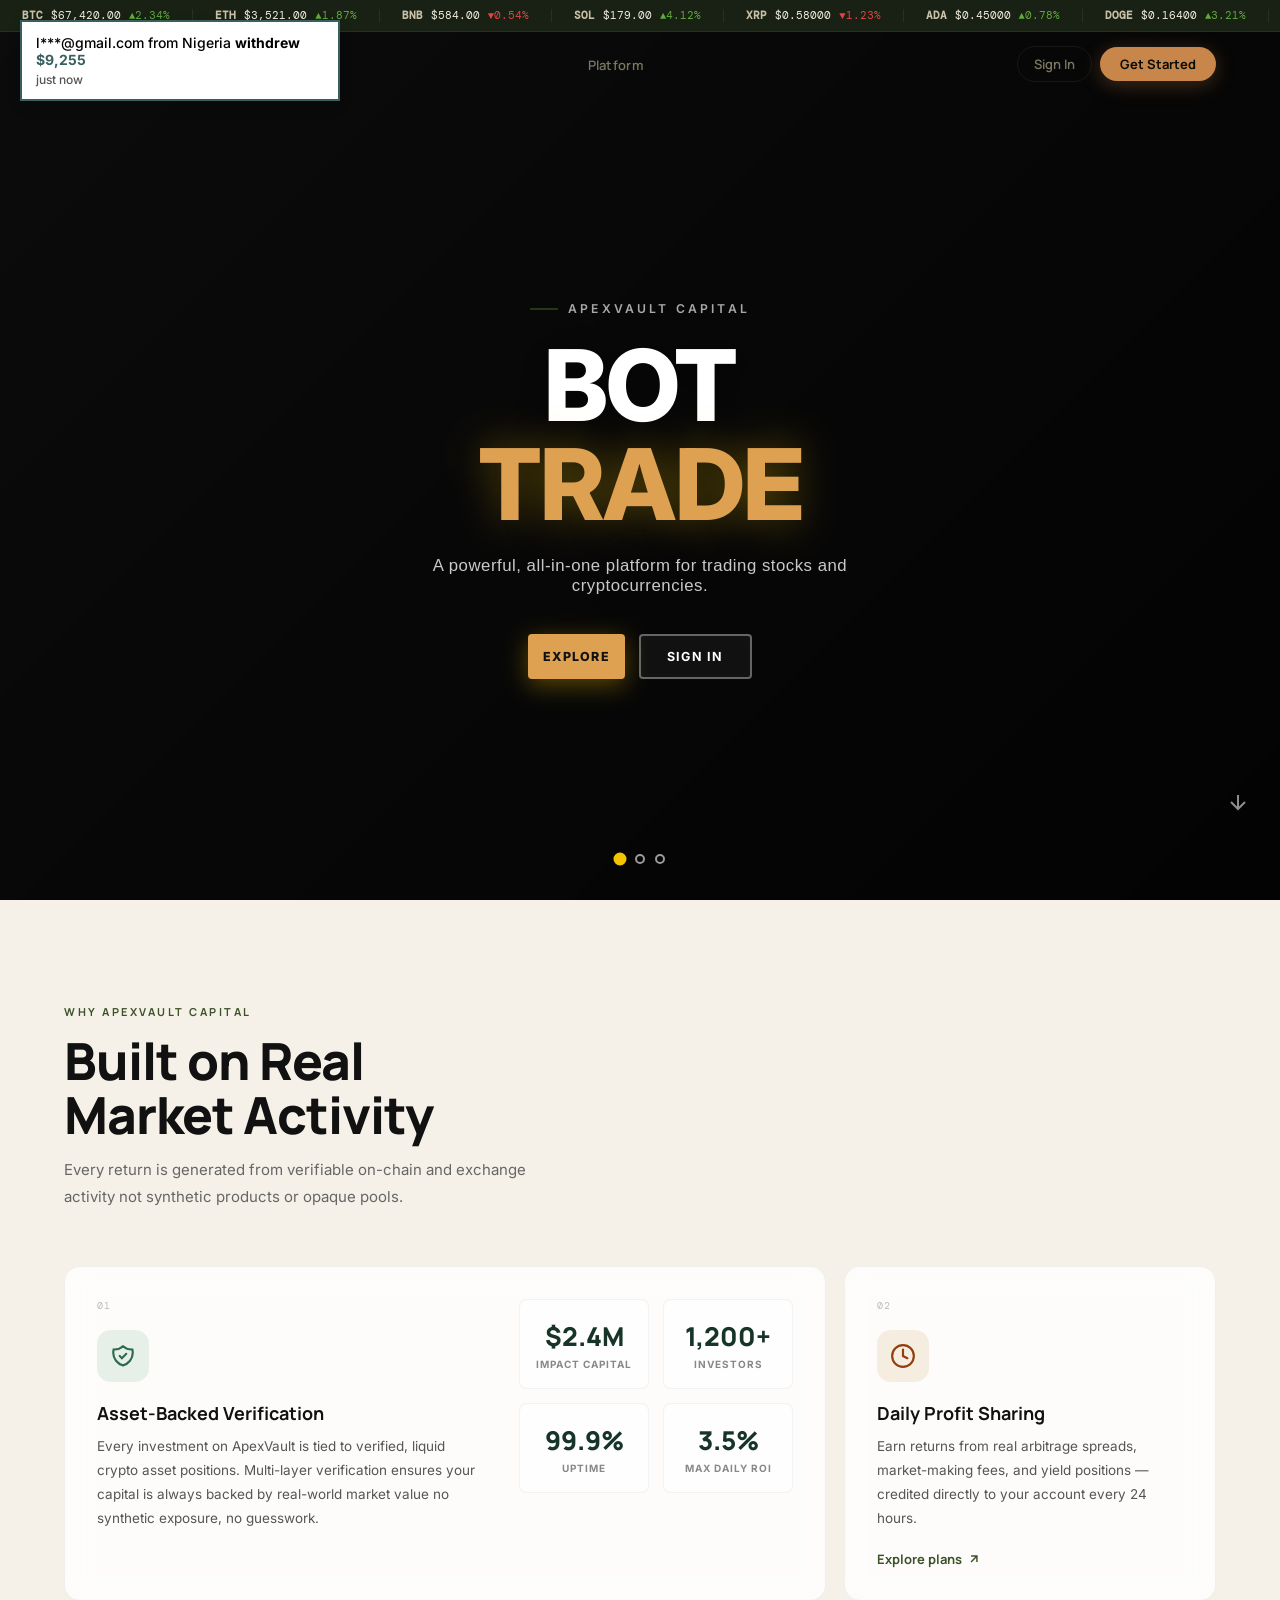
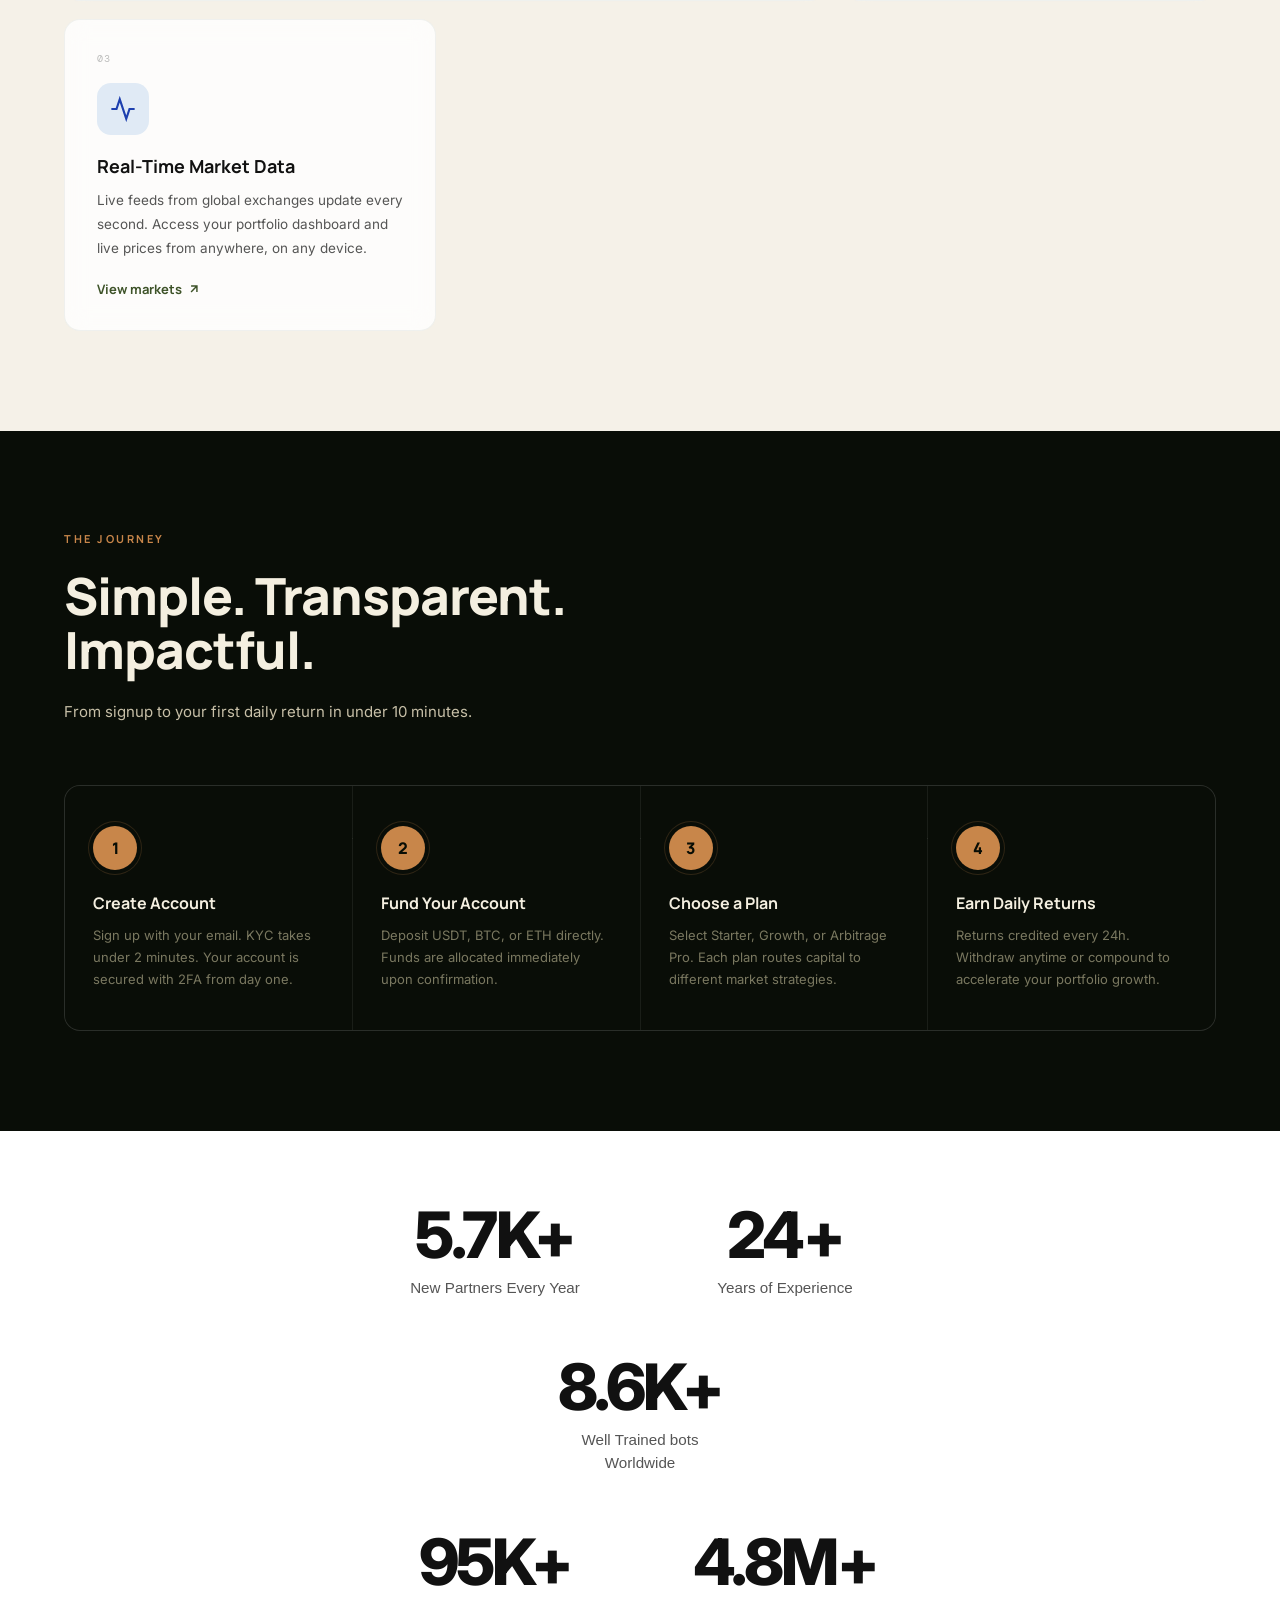
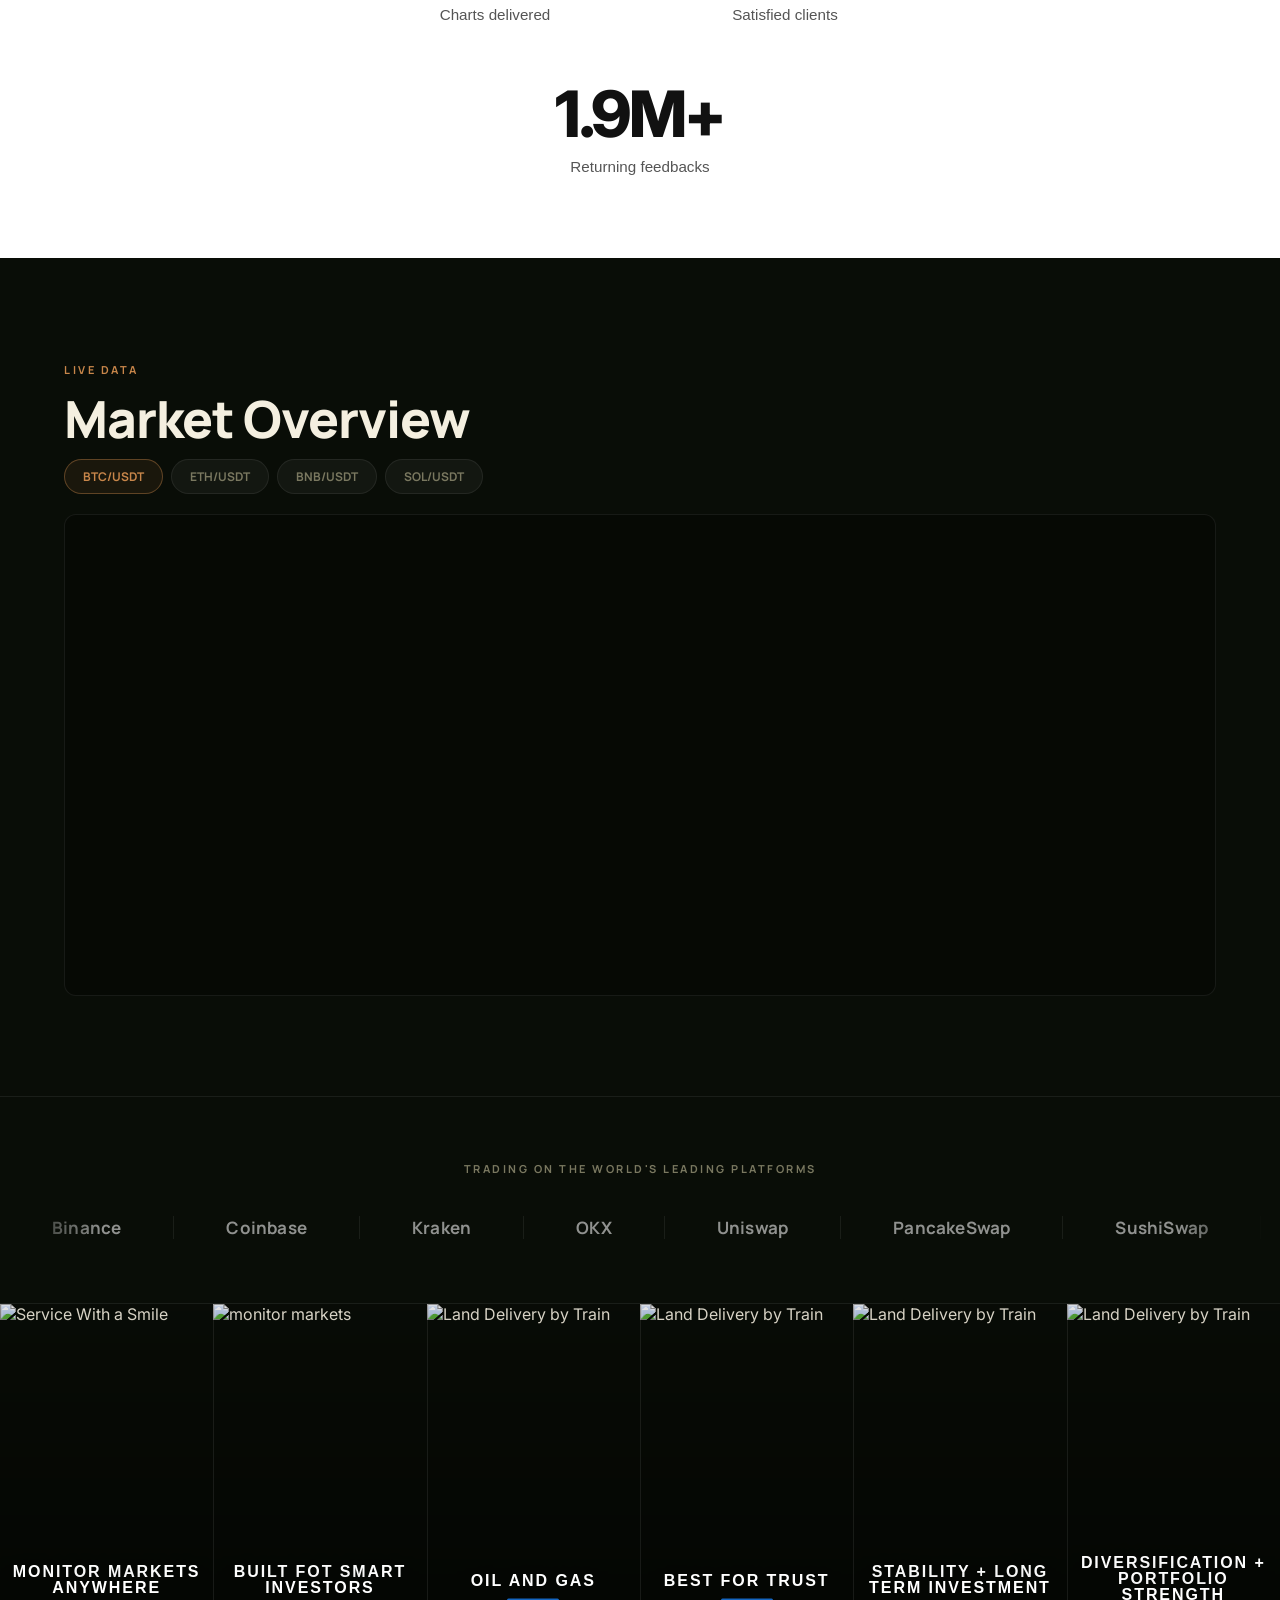
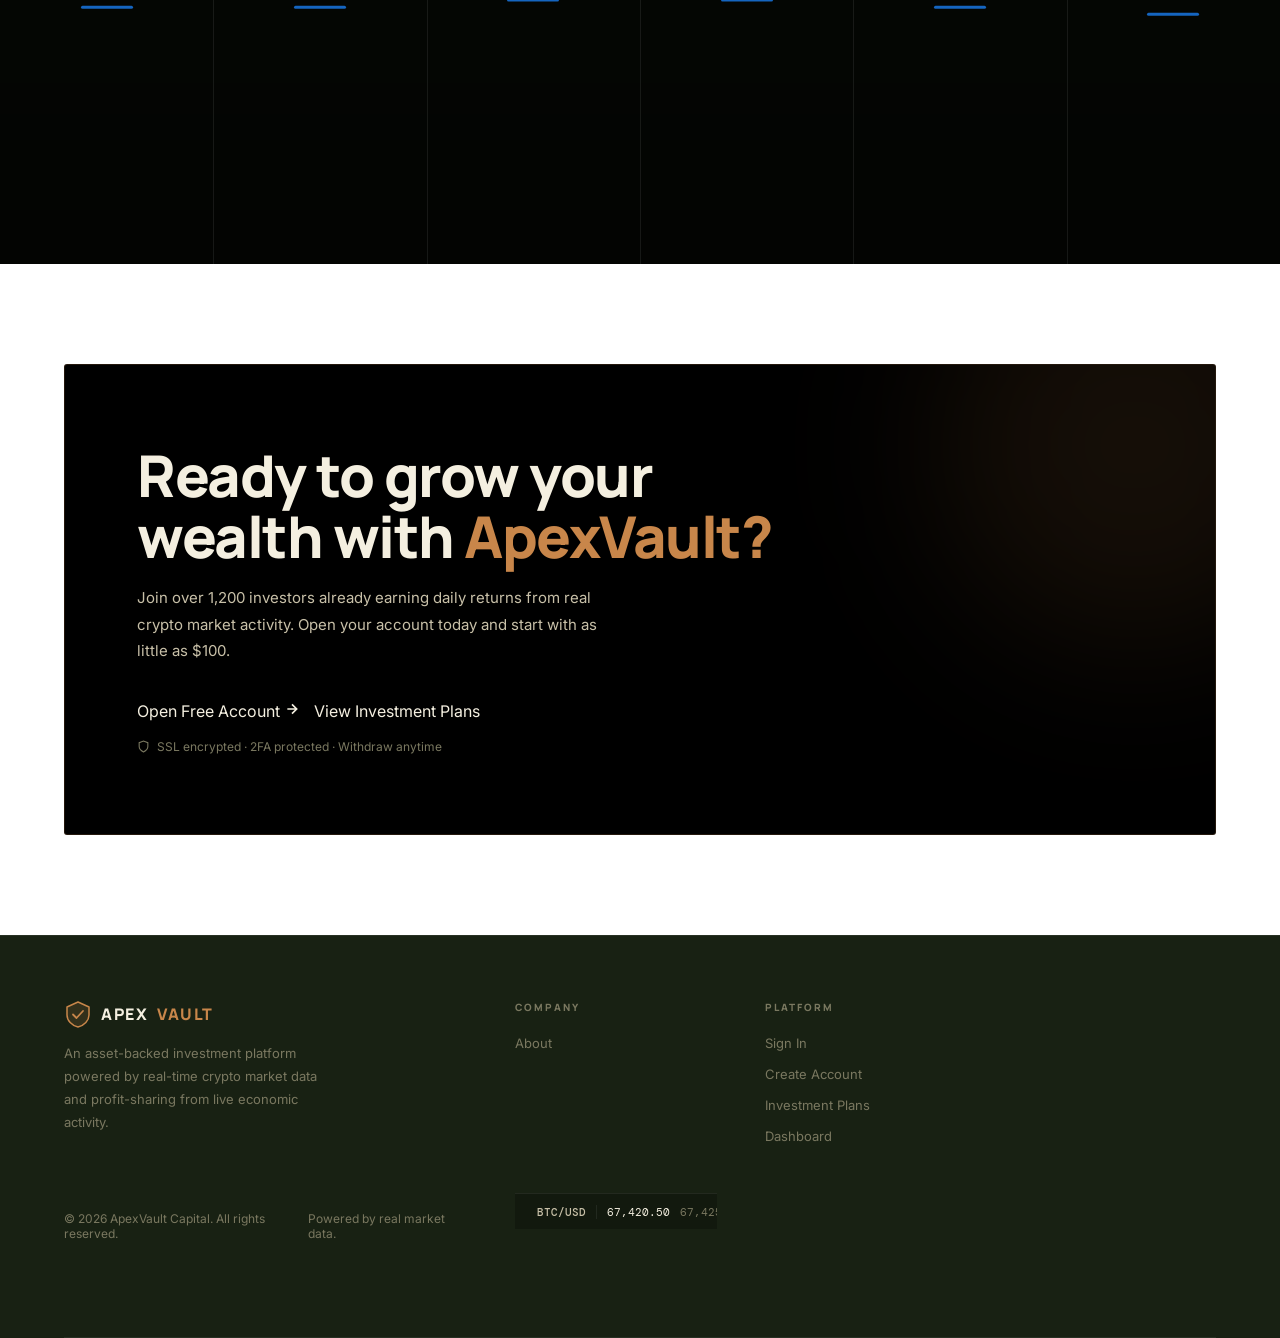
==== commit 71463817: "Update index.html" ====
--- a/index.html
+++ b/index.html
@@ -3,408 +3,1148 @@
 <head>
 <meta charset="UTF-8"/>
 <meta name="viewport" content="width=device-width,initial-scale=1.0"/>
-<title>Dashboard — Apex Vault</title>
+<title>ApexVault Capital — Asset-Backed Investment Platform</title>
 <link rel="preconnect" href="https://fonts.googleapis.com"/>
-<link href="https://fonts.googleapis.com/css2?family=DM+Sans:wght@300;400;500;600;700&family=DM+Mono:wght@400;500&display=swap" rel="stylesheet"/>
-<link rel="stylesheet" href="css/main.css"/>
+<link rel="preconnect" href="https://fonts.gstatic.com" crossorigin/>
+<link href="https://fonts.googleapis.com/css2?family=Manrope:wght@400;500;600;700;800&family=Inter:wght@300;400;500;600;700&family=DM+Mono:wght@400;500&display=swap" rel="stylesheet"/>
 <style>
-/* ══ DASHBOARD — Apex Vault palette ══════════════════════════
-   Pine #283618 · Olive #606C38 · Cornsilk #FEFAE0 · Earth #DDA15E
-══════════════════════════════════════════════════════════ */
-
-* { font-family: 'DM Sans', sans-serif; }
-
+/* ═══════════════════════════════════════════════
+   APEXVAULT CAPITAL — DESIGN SYSTEM
+   Inspired by: EarthROI reference (Manrope + glass)
+   Palette: Deep forest dark + amber gold
+═══════════════════════════════════════════════ */
+:root {
+  --pine:        #111a0d;
+  --pine-deep:   #090d07;
+  --pine-mid:    #182113;
+  --olive:       #3d5228;
+  --olive-lt:    #566e3a;
+  --earth:       #c8864a;
+  --earth-lt:    #dfa060;
+  --earth-dim:   rgba(200,134,74,.12);
+  --earth-glow:  rgba(200,134,74,.25);
+  --corn:        #f4efe0;
+  --corn-dim:    #c8c0a8;
+  --muted:       #7a7860;
+  --muted-lt:    #a09878;
+  --glass:       rgba(255,255,255,.045);
+  --glass-hover: rgba(255,255,255,.07);
+  --border:      rgba(255,255,255,.07);
+  --border-lt:   rgba(255,255,255,.13);
+  --green-pos:   #5faa3c;
+  --red-neg:     #e04444;
+
+  --font-head: 'Manrope', -apple-system, sans-serif;
+  --font-body: 'Inter', -apple-system, BlinkMacSystemFont, 'Segoe UI', Roboto, Helvetica, Arial, sans-serif;
+  --font-mono: 'DM Mono', 'Courier New', monospace;
+
+  --max-w:   1240px;
+  --gutter:  clamp(20px, 5vw, 64px);
+  --ease:    cubic-bezier(.22,.61,.36,1);
+  --ease-out:cubic-bezier(0,0,.2,1);
+  --r-xs:    3px;
+  --r-sm:    5px;
+  --r-md:    8px;
+  --r-lg:    12px;
+  --r-xl:    16px;
+  --r-2xl:   24px;
+}
+
+/* ── Reset ── */
+*, *::before, *::after { margin:0; padding:0; box-sizing:border-box; }
+html { scroll-behavior:smooth; }
 body {
-  background: #F4F0E4;
-  padding-bottom: 80px;
-  min-height: 100vh;
-}
-
-/* ── HERO HEADER ─────────────────── */
-.d-hero {
-  background: linear-gradient(160deg, #283618 0%, #3a5020 55%, #606C38 100%);
-  padding: 52px 22px 72px;
-  position: relative;
-  overflow: hidden;
-}
-.d-hero::before {
-  content: '';
-  position: absolute; top: -60px; right: -60px;
-  width: 260px; height: 260px; border-radius: 50%;
-  background: rgba(221,161,94,.1);
-  pointer-events: none;
-}
-.d-hero::after {
-  content: '';
-  position: absolute; bottom: -80px; left: -40px;
-  width: 200px; height: 200px; border-radius: 50%;
-  background: rgba(254,250,224,.04);
-  pointer-events: none;
-}
-
-.d-topbar {
-  display: flex; align-items: center; justify-content: space-between;
-  margin-bottom: 28px; position: relative; z-index: 1;
-}
-.d-greeting-wrap {}
-.d-time-label {
-  font-size: 11px; font-weight: 500;
-  color: rgba(254,250,224,.5);
-  letter-spacing: .8px; text-transform: uppercase;
-  margin-bottom: 2px;
-}
-.d-name {
-  font-size: 22px; font-weight: 700;
-  color: #FEFAE0; line-height: 1.1;
-}
-.d-avatar {
-  width: 46px; height: 46px; border-radius: 50%;
-  background: #DDA15E;
-  color: #283618;
-  display: flex; align-items: center; justify-content: center;
-  font-weight: 700; font-size: 18px;
-  border: 2px solid rgba(254,250,224,.25);
-  flex-shrink: 0;
-}
-
-.d-balance-label {
-  font-size: 11px; font-weight: 500;
-  color: rgba(254,250,224,.5);
-  letter-spacing: .6px; text-transform: uppercase;
-  position: relative; z-index: 1;
-}
-.d-balance-amount {
-  font-size: 44px; font-weight: 700;
-  color: #FEFAE0;
-  letter-spacing: -1.5px;
-  line-height: 1.05;
-  margin: 6px 0 4px;
-  position: relative; z-index: 1;
-}
-.d-balance-sub {
-  font-size: 12px; font-weight: 400;
-  color: rgba(254,250,224,.45);
-  position: relative; z-index: 1;
-}
-.d-balance-change {
-  display: inline-flex; align-items: center; gap: 4px;
-  background: rgba(111,207,151,.2);
-  color: #6fcf97;
-  font-size: 11px; font-weight: 600;
-  padding: 3px 9px; border-radius: 99px;
-  margin-left: 8px;
-}
-
-/* ── ACTION BUTTONS ──────────────── */
-.d-actions {
-  display: flex; gap: 10px;
-  margin-top: 22px;
-  position: relative; z-index: 1;
-}
-.d-action-btn {
-  flex: 1; display: flex; flex-direction: column;
-  align-items: center; gap: 6px;
-  padding: 13px 8px;
-  background: rgba(254,250,224,.12);
-  border: 1px solid rgba(254,250,224,.18);
-  border-radius: 14px;
-  cursor: pointer; transition: background .2s;
-  color: #FEFAE0;
-  font-size: 12px; font-weight: 600;
-  letter-spacing: .2px;
-  text-decoration: none;
-}
-.d-action-btn:hover { background: rgba(254,250,224,.2); }
-.d-action-icon {
-  width: 36px; height: 36px;
-  background: rgba(221,161,94,.25);
-  border-radius: 10px;
-  display: flex; align-items: center; justify-content: center;
-}
-.d-action-icon svg { stroke: #DDA15E; }
-
-/* ── FLOATING STAT STRIP ─────────── */
-.d-stat-strip {
-  display: grid; grid-template-columns: 1fr 1fr;
-  gap: 12px;
-  margin: -32px 16px 0;
-  position: relative; z-index: 10;
-}
-.d-stat-pill {
-  background: #FEFAE0;
-  border-radius: 16px;
-  padding: 16px 18px;
-  box-shadow: 0 4px 20px rgba(40,54,24,.12);
-  display: flex; align-items: center; gap: 12px;
-}
-.d-stat-pill-icon {
-  width: 40px; height: 40px;
-  border-radius: 11px;
-  display: flex; align-items: center; justify-content: center;
-  flex-shrink: 0;
-}
-.d-stat-pill-icon.olive { background: #EDE8D0; }
-.d-stat-pill-icon.earth { background: #F7E8D0; }
-.d-stat-pill-icon.pine  { background: #D4E0C8; }
-.d-stat-pill-icon.ref   { background: #E8D4F0; }
-.d-stat-pill-label {
-  font-size: 10px; font-weight: 600;
-  color: #9a9278; letter-spacing: .4px;
-  text-transform: uppercase;
-}
-.d-stat-pill-val {
-  font-size: 17px; font-weight: 700;
-  color: #283618; margin-top: 1px;
-  letter-spacing: -.3px;
-}
-
-/* ── MAIN CONTENT ────────────────── */
-.d-content {
-  padding: 24px 16px;
-  display: flex; flex-direction: column; gap: 20px;
-}
-
-/* Section header */
-.d-section-head {
-  display: flex; align-items: center; justify-content: space-between;
-  margin-bottom: 14px;
-}
-.d-section-title {
-  font-size: 15px; font-weight: 700;
-  color: #283618; letter-spacing: -.2px;
-}
-.d-section-sub {
-  font-size: 11px; font-weight: 500;
-  color: #9a9278; letter-spacing: .3px;
-}
-
-/* ── PROFIT CHART CARD ───────────── */
-.chart-card {
-  background: #FEFAE0;
-  border-radius: 20px;
-  padding: 20px 18px 12px;
-  box-shadow: 0 2px 16px rgba(40,54,24,.07);
-}
-.chart-period-row {
-  display: flex; gap: 6px; margin-bottom: 16px;
-}
-.chart-period-btn {
-  padding: 5px 12px;
-  border-radius: 99px;
-  font-size: 11px; font-weight: 600;
-  border: none; cursor: pointer;
-  transition: all .18s;
-  background: #EDE8D0; color: #9a9278;
-}
-.chart-period-btn.active {
-  background: #606C38; color: #FEFAE0;
-}
-.chart-area {
-  width: 100%; height: 130px;
-  position: relative; overflow: visible;
-}
-.chart-svg { width: 100%; height: 100%; overflow: visible; }
-.chart-y-labels {
-  display: flex; flex-direction: column;
-  justify-content: space-between;
-  position: absolute; left: 0; top: 0; bottom: 0;
-  font-size: 9px; font-weight: 500;
-  color: #c4bfa8; font-family: 'DM Mono', monospace;
-  pointer-events: none;
-}
-.chart-x-labels {
-  display: flex; justify-content: space-between;
-  margin-top: 8px;
-  font-size: 10px; font-weight: 500; color: #c4bfa8;
-  padding: 0 2px;
-}
-.chart-tooltip {
-  position: absolute;
-  background: #283618; color: #FEFAE0;
-  font-size: 11px; font-weight: 600;
-  padding: 5px 10px; border-radius: 8px;
-  pointer-events: none;
-  white-space: nowrap;
-  display: none;
-  z-index: 20;
-  transform: translate(-50%, -110%);
-}
-.chart-tooltip::after {
-  content: '';
-  position: absolute; top: 100%; left: 50%;
-  transform: translateX(-50%);
-  border: 5px solid transparent;
-  border-top-color: #283618;
-}
-
-/* ── INVESTMENT CARDS ────────────── */
-.inv-card {
-  background: #FEFAE0;
-  border-radius: 16px;
-  padding: 16px 18px;
-  display: flex; align-items: center; gap: 14px;
-  box-shadow: 0 1px 8px rgba(40,54,24,.06);
-  transition: transform .18s;
-}
-.inv-card:hover { transform: translateY(-1px); }
-.inv-card-icon {
-  width: 44px; height: 44px;
-  border-radius: 12px;
-  display: flex; align-items: center; justify-content: center;
-  flex-shrink: 0;
-}
-.inv-card-name {
-  font-size: 14px; font-weight: 700; color: #283618;
-}
-.inv-card-date {
-  font-size: 11px; color: #9a9278; margin-top: 1px;
-}
-.inv-card-right { margin-left: auto; text-align: right; }
-.inv-card-amount {
-  font-size: 15px; font-weight: 700; color: #283618;
-}
-.inv-card-roi {
-  font-size: 11px; font-weight: 600;
-  color: #606C38; margin-top: 2px;
-  display: inline-flex; align-items: center; gap: 3px;
-}
-.inv-card-progress {
-  height: 3px; background: #EDE8D0; border-radius: 99px;
-  margin-top: 8px; overflow: hidden;
-}
-.inv-card-progress-fill {
-  height: 100%; background: linear-gradient(90deg,#606C38,#DDA15E);
-  border-radius: 99px;
-}
-
-/* ── BOTTOM NAV ──────────────────── */
-.bottom-nav {
-  position: fixed; bottom: 0; left: 0; right: 0;
-  height: 68px;
-  background: #FEFAE0;
-  border-top: 1px solid rgba(212,201,168,.5);
-  display: flex; align-items: center; justify-content: space-around;
-  z-index: 100;
-  box-shadow: 0 -4px 20px rgba(40,54,24,.08);
-}
-.bottom-nav a {
-  display: flex; flex-direction: column; align-items: center; gap: 3px;
-  padding: 8px 10px;
-  border-radius: 10px;
-  color: #b0a98c;
-  font-size: 10px; font-weight: 600;
-  letter-spacing: .3px;
-  text-decoration: none;
-  transition: color .18s;
-  min-width: 52px;
-}
-.bottom-nav a.active, .bottom-nav a:hover { color: #606C38; }
-.bottom-nav a.active svg, .bottom-nav a:hover svg { stroke: #606C38; }
-.bottom-nav svg { stroke: currentColor; transition: stroke .18s; }
-
-/* ── MODALS ──────────────────────── */
-.d-modal-overlay {
-  position: fixed; inset: 0;
-  background: rgba(40,54,24,.45);
-  z-index: 500;
-  display: flex; align-items: flex-end;
-  backdrop-filter: blur(4px);
-  animation: fadeIn .22s ease;
-}
-@keyframes fadeIn { from{opacity:0} to{opacity:1} }
-
-.d-modal-sheet {
-  width: 100%;
-  background: #FEFAE0;
-  border-radius: 24px 24px 0 0;
-  padding: 0 22px 36px;
-  animation: slideUp .28s ease;
-  max-height: 90vh; overflow-y: auto;
-}
-@keyframes slideUp { from{transform:translateY(100%)} to{transform:translateY(0)} }
-
-.d-modal-handle {
-  width: 40px; height: 4px;
-  background: #D4C9A8; border-radius: 99px;
-  margin: 14px auto 20px;
-}
-.d-modal-title {
-  font-size: 18px; font-weight: 700;
-  color: #283618; margin-bottom: 18px;
-  display: flex; align-items: center; gap: 10px;
-}
-.d-modal-title-icon {
-  width: 36px; height: 36px;
-  background: #EDE8D0; border-radius: 10px;
-  display: flex; align-items: center; justify-content: center;
-}
-
-/* Addr box inside modal */
-.modal-addr-box {
-  background: #F0EBD4;
-  border: 1px solid #D4C9A8;
-  border-radius: 12px;
-  padding: 13px 15px;
+  font-family: var(--font-body);
+  background: var(--pine-deep);
+  color: var(--corn);
+  overflow-x: hidden;
+  -webkit-font-smoothing: antialiased;
+  -moz-osx-font-smoothing: grayscale;
+}
+a { text-decoration:none; color:inherit; }
+ul { list-style:none; }
+img { display:block; max-width:100%; }
+button { font-family: inherit; cursor:pointer; }
+
+/* ── Keyframes ── */
+@keyframes marqueeLeft { from{transform:translateX(0)} to{transform:translateX(-50%)} }
+@keyframes pulse { 0%,100%{opacity:1;transform:scale(1)} 50%{opacity:.45;transform:scale(.7)} }
+@keyframes ldrFill { 0%{width:0} 65%{width:75%} 100%{width:100%} }
+@keyframes fadeUp { from{opacity:0;transform:translateY(20px)} to{opacity:1;transform:translateY(0)} }
+
+/* ═══════════════════════
+   PRELOADER
+═══════════════════════ */
+#loader {
+  position:fixed; inset:0;
+  background: var(--pine-deep);
+  display:flex; flex-direction:column;
+  align-items:center; justify-content:center;
+  gap:28px; z-index:9000;
+  transition: opacity .7s var(--ease), visibility .7s;
+}
+#loader.hidden {
+  opacity:0 !important;
+  visibility:hidden !important;
+  pointer-events:none !important;
+  transition: opacity .5s ease, visibility .5s !important;
+}
+.ldr-logo {
+  font-family: var(--font-head);
+  font-size:22px; font-weight:800;
+  letter-spacing:3px; color:var(--corn);
+}
+.ldr-logo em { font-style:normal; color:var(--earth); }
+.ldr-bar-wrap {
+  width:180px; height:2px;
+  background:var(--border); border-radius:2px; overflow:hidden;
+}
+.ldr-bar-fill {
+  height:100%;
+  background: linear-gradient(90deg, var(--olive-lt), var(--earth));
+  width:0; animation: ldrFill 1.8s var(--ease) forwards;
+}
+.ldr-text {
+  font-family:var(--font-mono); font-size:10px;
+  letter-spacing:2.5px; color:var(--muted); text-transform:uppercase;
+}
+
+/* ═══════════════════════
+   TOP TICKER (fixed)
+═══════════════════════ */
+.ticker {
+  position:fixed; top:0; left:0; right:0;
+  height:32px;
+  background: var(--pine-mid);
+  border-bottom:1px solid var(--border);
+  overflow:hidden; z-index:200;
+}
+.ticker-track {
+  display:flex; align-items:center; height:100%;
+  width:max-content;
+  animation: marqueeLeft 38s linear infinite;
+}
+.ticker-item {
+  display:inline-flex; align-items:center; gap:8px;
+  padding:0 22px; border-right:1px solid var(--border);
+  white-space:nowrap;
+}
+.tc-icon { width:14px; height:14px; border-radius:50%; flex-shrink:0; }
+.tc-sym  { font-family:var(--font-mono); font-size:10.5px; font-weight:600; color:var(--corn-dim); }
+.tc-price{ font-family:var(--font-mono); font-size:10.5px; color:var(--corn); }
+.tc-up   { font-family:var(--font-mono); font-size:10.5px; color:var(--green-pos); }
+.tc-dn   { font-family:var(--font-mono); font-size:10.5px; color:var(--red-neg); }
+
+/* ═══════════════════════
+   NAVBAR
+═══════════════════════ */
+.nav {
+  position:fixed; top:32px; left:0; right:0; height:64px;
+  display:flex; align-items:center; justify-content:space-between;
+  padding:0 var(--gutter); z-index:100;
+  transition: background .3s var(--ease), border-color .3s, backdrop-filter .3s;
+  border-bottom:1px solid transparent;
+}
+.nav.scrolled {
+  background: rgba(9,13,7,.92);
+  backdrop-filter: blur(24px) saturate(160%);
+  -webkit-backdrop-filter: blur(24px) saturate(160%);
+  border-color: var(--border);
+}
+.nav-logo {
+  font-family: var(--font-head);
+  font-size:16px; font-weight:800; letter-spacing:1.5px;
+  display:flex; align-items:center; gap:9px; flex-shrink:0;
+}
+.nav-logo em { font-style:normal; color:var(--earth); }
+.nav-logo-dot {
+  width:7px; height:7px; border-radius:50%;
+  background:var(--earth); box-shadow:0 0 10px var(--earth);
+  animation: pulse 2.4s ease infinite; flex-shrink:0;
+}
+.nav-links { display:flex; gap:32px; }
+.nav-links a {
+  font-family:var(--font-head); font-size:13px; font-weight:600;
+  color:var(--muted); transition:color .2s; letter-spacing:.3px;
+}
+.nav-links a:hover { color:var(--corn); }
+.nav-actions { display:flex; gap:8px; align-items:center; flex-shrink:0; }
+
+/* Buttons */
+.btn-ghost-sm {
+  padding:8px 16px; border-radius:100px;
+  font-family:var(--font-head); font-size:13px; font-weight:600;
+  color:var(--muted); border:1px solid var(--border);
+  background:transparent; transition:color .2s, border-color .2s;
+  white-space:nowrap;
+}
+.btn-ghost-sm:hover { color:var(--corn); border-color:var(--border-lt); }
+
+.btn-solid-sm {
+  padding:8px 20px; border-radius:100px;
+  font-family:var(--font-head); font-size:13px; font-weight:700;
+  color: #080d05; background:var(--earth);
+  border:none; transition:background .2s, transform .2s, box-shadow .2s;
+  white-space:nowrap; box-shadow:0 4px 20px rgba(200,134,74,.3);
+}
+.btn-solid-sm:hover { background:var(--earth-lt); transform:translateY(-1px); box-shadow:0 8px 28px rgba(200,134,74,.4); }
+
+/* Hamburger */
+.nav-hamburger {
+  display:none; flex-direction:column; justify-content:center; gap:5px;
+  width:36px; height:36px; background:none; border:none; padding:4px; flex-shrink:0;
+}
+.nav-hamburger span {
+  display:block; width:22px; height:2px;
+  background:var(--corn); border-radius:2px;
+  transition:transform .3s var(--ease), opacity .3s; transform-origin:center;
+}
+.nav-hamburger.open span:nth-child(1) { transform:translateY(7px) rotate(45deg); }
+.nav-hamburger.open span:nth-child(2) { opacity:0; transform:scaleX(0); }
+.nav-hamburger.open span:nth-child(3) { transform:translateY(-7px) rotate(-45deg); }
+
+/* Drawer */
+.nav-drawer {
+  position:fixed; top:0; left:0; right:0;
+  background:rgba(9,13,7,.98);
+  backdrop-filter:blur(24px); -webkit-backdrop-filter:blur(24px);
+  border-bottom:1px solid var(--border);
+  z-index:99; padding:0 var(--gutter) 28px;
+  padding-top:calc(32px + 64px);
+  transform:translateY(-110%); transition:transform .4s var(--ease);
+}
+.nav-drawer.open { transform:translateY(0); }
+.nav-drawer-close { display:flex; justify-content:flex-end; margin-bottom:16px; }
+.nav-drawer-links { display:flex; flex-direction:column; margin-bottom:24px; }
+.nav-drawer-links a {
+  font-family:var(--font-head); font-size:18px; font-weight:700; color:var(--corn);
+  padding:14px 0; border-bottom:1px solid var(--border); transition:color .2s;
+}
+.nav-drawer-links a:hover { color:var(--earth); }
+.nav-drawer-actions { display:flex; gap:10px; }
+.nav-drawer-actions .btn-ghost-sm,
+.nav-drawer-actions .btn-solid-sm { flex:1; text-align:center; padding:13px; font-size:14px; }
+
+/* ═══════════════════════
+   HERO
+═══════════════════════ */
+.hero-slider {
+      position: relative;
+      width: 100%;
+      height: 100svh;
+      min-height: 600px;
+      overflow: hidden;
+      background: #111;
+    }
+
+    /* ── Track ── */
+    .hs-track {
+      position: absolute;
+      inset: 0;
+      width: 100%;
+      height: 100%;
+    }
+
+    /* ── Each slide ── */
+    .hs-slide {
+      position: absolute;
+      inset: 0;
+      width: 100%;
+      height: 100%;
+      background-image: var(--bg);
+      background-size: cover;
+      background-position: center;
+      opacity: 0;
+      transition: opacity 1.1s cubic-bezier(0.4, 0, 0.2, 1);
+      will-change: opacity;
+    }
+    .hs-slide.active { opacity: 1; }
+    .hs-slide.prev   { opacity: 0; }
+
+    /* Ken Burns zoom on active slide */
+    .hs-slide.active {
+      animation: kenBurns 6s ease-out both;
+    }
+    @keyframes kenBurns {
+      from { transform: scale(1.08); }
+      to   { transform: scale(1.0); }
+    }
+
+    /* ── Dark overlay — richer, more cinematic ── */
+    .hs-overlay {
+      position: absolute;
+      inset: 0;
+      background: linear-gradient(
+        135deg,
+        rgba(0,0,0,0.28) 0%,
+        rgba(0,0,0,0.52) 40%,
+        rgba(0,0,0,0.80) 100%
+      );
+    }
+
+    /* ── Content — slide 1 & 3: center (default) ── */
+    .hs-content {
+      position: absolute;
+      inset: 0;
+      display: flex;
+      flex-direction: column;
+      align-items: center;
+      justify-content: center;
+      text-align: center;
+      padding: 0 24px;
+      padding-top: 80px;
+    }
+
+    /* ── Slide 2: left-align ── */
+    .hs-slide:nth-child(2) .hs-content {
+      align-items: flex-start;
+      text-align: left;
+      padding-left: clamp(32px, 8vw, 120px);
+      padding-right: clamp(32px, 8vw, 120px);
+    }
+    .hs-slide:nth-child(2) .hs-sub {
+      max-width: 460px;
+    }
+    .hs-slide:nth-child(2) .hs-btns {
+      justify-content: flex-start;
+    }
+
+    /* ── Eyebrow — with golden left-bar accent ── */
+    .hs-eyebrow {
+      font-family: 'Inter', -apple-system, BlinkMacSystemFont,
+             'Segoe UI', Roboto, Helvetica, Arial, sans-serif;
+      font-size: clamp(0.62rem, 2.2vw, 0.76rem); /* –5% */
+      font-weight: 600;
+      letter-spacing: 0.26em;
+      text-transform: uppercase;
+      color: rgba(255,255,255,0.65);
+      margin-bottom: 20px;
+      display: flex;
+      align-items: center;
+      gap: 10px;
+      opacity: 0;
+      transform: translateY(14px);
+      transition: opacity 0.7s 0.3s ease, transform 0.7s 0.3s ease;
+    }
+    .hs-eyebrow::before {
+      content: '';
+      display: inline-block;
+      width: 28px;
+      height: 2px;
+      background: #283618;
+      flex-shrink: 0;
+    }
+    .hs-slide.active .hs-eyebrow { opacity: 1; transform: none; }
+
+    /* ── Title — 5% smaller across the clamp range ── */
+    .hs-title {
+      font-family: 'Inter', -apple-system, BlinkMacSystemFont,
+             'Segoe UI', Roboto, Helvetica, Arial, sans-serif;
+      font-size: clamp(2.47rem, 11.4vw, 6.18rem); /* –5% from 2.6/12vw/6.5 */
+      font-weight: 800;
+      color: #fff;
+      line-height: 1.0;
+      letter-spacing: -0.02em;
+      margin-bottom: 22px;
+      text-transform: uppercase;
+      text-shadow: 0 4px 32px rgba(0,0,0,0.45);
+      opacity: 0;
+      transform: translateY(22px);
+      transition: opacity 0.8s 0.5s ease, transform 0.8s 0.5s ease;
+    }
+    .hs-title em {
+      font-style: normal;
+      color: #DDA151;
+      text-shadow: 0 0 40px rgba(245,196,0,0.35);
+    }
+    .hs-slide.active .hs-title { opacity: 1; transform: none; }
+
+    /* ── Sub ── */
+    .hs-sub {
+      font-family: 'DM Sans', sans-serif;
+      font-size: clamp(0.81rem, 3vw, 1.05rem); /* –5% */
+      color: rgba(255,255,255,0.78);
+      font-weight: 300;
+      letter-spacing: 0.03em;
+      margin-bottom: 38px;
+      max-width: 520px;
+      opacity: 0;
+      transform: translateY(14px);
+      transition: opacity 0.7s 0.7s ease, transform 0.7s 0.7s ease;
+    }
+    .hs-slide.active .hs-sub { opacity: 1; transform: none; }
+
+    /* ── Buttons ── */
+    .hs-btns {
+      display: flex;
+      gap: 14px;
+      flex-wrap: wrap;
+      justify-content: center;
+      opacity: 0;
+      transform: translateY(12px);
+      transition: opacity 0.7s 0.85s ease, transform 0.7s 0.85s ease;
+    }
+    .hs-slide.active .hs-btns { opacity: 1; transform: none; }
+
+    .hs-btn-primary {
+      display: inline-flex;
+      align-items: center;
+      gap: 8px;
+      background: #DDA151;
+      color: #111;
+      font-family: 'Inter', -apple-system, BlinkMacSystemFont,
+             'Segoe UI', Roboto, Helvetica, Arial, sans-serif;
+      font-size: 0.78rem; /* –5% */
+      font-weight: 800;
+      padding: 10px 15px;
+      border-radius: 4px;
+      letter-spacing: 0.1em;
+      text-decoration: none;
+      text-transform: uppercase;
+      transition: background 0.2s, transform 0.2s, box-shadow 0.2s;
+      box-shadow: 0 6px 24px rgba(245,196,0,0.35);
+    }
+    .hs-btn-primary:hover {
+      background: #d4a800;
+      transform: translateY(-2px);
+      box-shadow: 0 10px 32px rgba(245,196,0,0.5);
+    }
+
+    .hs-btn-ghost {
+      display: inline-flex;
+      align-items: center;
+      gap: 8px;
+      background: rgba(255,255,255,0.06);
+      backdrop-filter: blur(6px);
+      -webkit-backdrop-filter: blur(6px);
+      color: #fff;
+      font-family: 'Inter', -apple-system, BlinkMacSystemFont,
+             'Segoe UI', Roboto, Helvetica, Arial, sans-serif;
+      font-size: 0.78rem; /* –5% */
+      font-weight: 700;
+      padding: 13px 26px;
+      border-radius: 4px;
+      letter-spacing: 0.1em;
+      text-decoration: none;
+      text-transform: uppercase;
+      border: 2px solid rgba(255,255,255,0.35);
+      transition: border-color 0.2s, background 0.2s, transform 0.2s, color 0.2s;
+    }
+    .hs-btn-ghost:hover {
+      border-color: #F5C400;
+      color: #F5C400;
+      background: rgba(245,196,0,0.06);
+      transform: translateY(-2px);
+    }
+
+    /* ── Top progress bar ── */
+    .hs-progress {
+      position: absolute;
+      top: 0;
+      left: 0;
+      width: 100%;
+      height: 3px;
+      background: rgba(255,255,255,0.15);
+      z-index: 20;
+    }
+    .hs-progress-fill {
+      height: 100%;
+      width: 0%;
+      background: #F5C400;
+      transition: width 0.08s linear;
+    }
+
+    /* ── Dot nav ── */
+    .hs-dots {
+      position: absolute;
+      bottom: 36px;
+      left: 50%;
+      transform: translateX(-50%);
+      display: flex;
+      gap: 10px;
+      z-index: 20;
+    }
+    .hs-dot {
+      width: 10px;
+      height: 10px;
+      border-radius: 50%;
+      border: 2px solid rgba(255,255,255,0.6);
+      background: transparent;
+      cursor: pointer;
+      padding: 0;
+      transition: background 0.3s, border-color 0.3s, transform 0.3s;
+    }
+    .hs-dot.active {
+      background: #F5C400;
+      border-color: #F5C400;
+      transform: scale(1.3);
+    }
+    .hs-dot:hover:not(.active) {
+      border-color: #fff;
+      background: rgba(255,255,255,0.3);
+    }
+
+    /* ── Arrows ── */
+    .hs-arrow {
+      position: absolute;
+      top: 50%;
+      transform: translateY(-50%);
+      z-index: 20;
+      width: 48px;
+      height: 48px;
+      background: rgba(0,0,0,0.35);
+      border: 1.5px solid rgba(255,255,255,0.25);
+      border-radius: 50%;
+      color: #fff;
+      cursor: pointer;
+      display: flex;
+      align-items: center;
+      justify-content: center;
+      transition: background 0.2s, border-color 0.2s, transform 0.2s;
+    }
+    .hs-arrow svg { width: 20px; height: 20px; }
+    .hs-prev { left: 20px; }
+    .hs-next { right: 20px; }
+    .hs-arrow:hover {
+      background: #F5C400;
+      border-color: #F5C400;
+      color: #111;
+      transform: translateY(-50%) scale(1.08);
+    }
+
+    /* ── Scroll-down ── */
+    .hs-scroll-hint {
+      position: absolute;
+      bottom: 80px;
+      right: 24px;
+      z-index: 20;
+      color: rgba(255,255,255,0.55);
+      width: 36px;
+      height: 36px;
+      display: flex;
+      align-items: center;
+      justify-content: center;
+      animation: scrollBounce 2s ease-in-out infinite;
+      transition: color 0.2s;
+    }
+    .hs-scroll-hint:hover { color: #F5C400; }
+    .hs-scroll-hint svg { width: 24px; height: 24px; }
+    @keyframes scrollBounce {
+      0%,100% { transform: translateY(0); }
+      50%      { transform: translateY(8px); }
+    }
+
+/* ═══════════════════════
+   SHARED SECTION STYLES
+═══════════════════════ */
+.section { padding:100px var(--gutter); }
+.sec-inner { max-width:var(--max-w); margin:0 auto; }
+
+.sec-eyebrow {
+  display:inline-block;
+  font-family:var(--font-head); font-size:11px; font-weight:700;
+  letter-spacing:2.5px; text-transform:uppercase;
+  color:var(--earth); margin-bottom:14px;
+}
+.sec-title {
+  font-family:var(--font-head);
+  font-size:clamp(30px,4vw,54px); font-weight:800;
+  line-height:1.06; letter-spacing:-1px; margin-bottom:14px;
+}
+.sec-sub {
+  font-size:15px; color:var(--corn-dim); line-height:1.8;
+  max-width:500px; margin-bottom:56px;
+}
+
+/* Scroll reveal */
+.rv { opacity:0; transform:translateY(22px); transition:opacity .65s var(--ease), transform .65s var(--ease); }
+.rv.d1{transition-delay:.08s} .rv.d2{transition-delay:.16s}
+.rv.d3{transition-delay:.24s} .rv.d4{transition-delay:.32s}
+.rv.vis { opacity:1; transform:translateY(0); }
+
+/* ═══════════════════════
+   FEATURES (light bg, glass cards)
+   Mimicking reference bento grid
+═══════════════════════ */
+.sec-features { background:#f5f1e8; color:#111; }
+.sec-features .sec-eyebrow { color:var(--olive); }
+.sec-features .sec-title { color:#111; }
+.sec-features .sec-sub { color:#666; }
+
+.feat-grid {
+  display:grid;
+  grid-template-columns:repeat(3,1fr);
+  gap:18px;
+}
+/* Bento: first card spans 2 cols like reference */
+.feat-card-wide { grid-column: span 2; }
+
+.feat-card {
+  padding:32px; border-radius:var(--r-xl);
+  background:rgba(255,255,255,.8);
+  backdrop-filter:blur(12px); -webkit-backdrop-filter:blur(12px);
+  border:1px solid rgba(22,52,40,.06);
+  transition:transform .3s var(--ease), box-shadow .3s, border-color .3s;
+  position:relative; overflow:hidden;
+}
+.feat-card:hover {
+  transform:translateY(-5px);
+  box-shadow:0 24px 64px rgba(0,0,0,.1);
+  border-color:rgba(22,52,40,.14);
+}
+.feat-num {
+  font-family:var(--font-mono); font-size:10px;
+  color:#bbb; letter-spacing:1px; margin-bottom:18px;
+}
+.feat-icon-wrap {
+  width:52px; height:52px; border-radius:14px;
+  display:flex; align-items:center; justify-content:center;
+  margin-bottom:20px;
+}
+.feat-icon-wrap.green { background:#e6f0e9; }
+.feat-icon-wrap.amber { background:#f5ede0; }
+.feat-icon-wrap.blue  { background:#e0eaf5; }
+.feat-icon-wrap svg { width:26px; height:26px; }
+.feat-name { font-family:var(--font-head); font-size:18px; font-weight:700; color:#111; margin-bottom:10px; line-height:1.25; }
+.feat-desc { font-size:13.5px; color:#555; line-height:1.78; }
+.feat-link {
+  display:inline-flex; align-items:center; gap:5px;
+  font-family:var(--font-head); font-size:13px; font-weight:700;
+  color:var(--olive); margin-top:20px; transition:gap .2s;
+}
+.feat-link:hover { gap:9px; }
+.feat-link svg { width:14px; height:14px; }
+
+/* Wide card inner layout */
+.feat-card-wide .feat-inner { display:flex; gap:32px; }
+.feat-wide-text { flex:1; }
+.feat-wide-stats { display:grid; grid-template-columns:1fr 1fr; gap:14px; align-content:start; }
+.feat-stat-box {
+  background:rgba(255,255,255,.6); border-radius:var(--r-md);
+  border:1px solid rgba(22,52,40,.06); padding:18px 16px; text-align:center;
+}
+.feat-stat-val { font-family:var(--font-head); font-size:26px; font-weight:800; color:#163428; }
+.feat-stat-lbl { font-size:10px; font-weight:700; color:#888; letter-spacing:1px; text-transform:uppercase; margin-top:4px; }
+
+/* ═══════════════════════
+   HOW IT WORKS
+   4-step numbered like reference
+═══════════════════════ */
+.how-header {
+  display:flex; flex-direction:column;
+  gap:8px; margin-bottom:60px;
+}
+.steps-grid {
+  display:grid; grid-template-columns:repeat(4,1fr);
+  gap:1px; background:var(--border);
+  border:1px solid var(--border);
+  border-radius:var(--r-xl); overflow:hidden;
+  position:relative;
+}
+/* Progress line behind numbers */
+.steps-grid::before {
+  content:''; position:absolute;
+  top:52px; left:10%; right:10%; height:1px;
+  background: linear-gradient(90deg, transparent, var(--border) 20%, var(--border) 80%, transparent);
+  z-index:0; pointer-events:none;
+}
+.step {
+  padding:40px 28px; background:var(--pine-deep);
+  transition:background .3s; position:relative; z-index:1;
+}
+.step:hover { background:rgba(255,255,255,.025); }
+.step-num-circle {
+  width:44px; height:44px; border-radius:50%;
+  background:var(--earth); color:#080d05;
+  font-family:var(--font-head); font-size:16px; font-weight:800;
+  display:flex; align-items:center; justify-content:center;
+  margin-bottom:22px; position:relative; z-index:2;
+  box-shadow:0 0 0 4px var(--pine-deep), 0 0 0 5px rgba(200,134,74,.2);
+}
+.step-title { font-family:var(--font-head); font-size:16px; font-weight:700; margin-bottom:10px; }
+.step-desc { font-size:13px; color:var(--muted); line-height:1.7; }
+
+/* ═══════════════════════
+   MARKET OVERVIEW
+═══════════════════════ */
+.mkt-tabs { display:flex; gap:8px; margin-bottom:20px; flex-wrap:wrap; background-color:  }
+.mkt-tab {
+  padding:8px 18px; border-radius:100px;
+  font-family:var(--font-head); font-size:12px; font-weight:700;
+  color:var(--muted); background:var(--glass);
+  border:1px solid var(--border); transition:color .2s, background .2s, border-color .2s;
+}
+.mkt-tab:hover, .mkt-tab.active {
+  color:var(--earth); border-color:rgba(200,134,74,.4);
+  background:rgba(200,134,74,.09);
+}
+.tv-wrap {
+  border-radius:var(--r-lg); overflow:hidden;
+  border:1px solid var(--border); background:rgba(0,0,0,.3);
+}
+
+/* ═══════════════════════
+   METRICS BAND
+═══════════════════════ */
+.sec-metrics {
+  padding:72px var(--gutter);
+  background:var(--pine-mid);
+  border-top:1px solid var(--border);
+  border-bottom:1px solid var(--border);
+}
+.metrics-grid {
+  display:grid; grid-template-columns:repeat(4,1fr);
+  gap:1px; background:var(--border);
+  border-radius:var(--r-lg); overflow:hidden;
+  max-width:var(--max-w); margin:0 auto;
+}
+.metric {
+  padding:40px 28px; background:var(--pine-mid);
+  text-align:center; transition:background .3s;
+}
+.metric:hover { background:rgba(255,255,255,.03); }
+.metric-val {
+  font-family:var(--font-head);
+  font-size:44px; font-weight:800; color:var(--earth);
+  letter-spacing:-1.5px; line-height:1; margin-bottom:8px;
+}
+.metric-label {
+  font-family:var(--font-head); font-size:11px; font-weight:700;
+  color:var(--muted); letter-spacing:1px; text-transform:uppercase;
+}
+
+/* ═══════════════════════
+   PARTNERS MARQUEE
+   Black & white real logos
+═══════════════════════ */
+.sec-partners {
+  padding:64px 0;
+  border-top:1px solid var(--border);
+  border-bottom:1px solid var(--border);
+  overflow:hidden;
+  background-color: ;
+}
+.partners-label {
+  font-family:var(--font-head); font-size:11px; font-weight:700;
+  letter-spacing:2.5px; text-transform:uppercase;
+  color:var(--muted); text-align:center; margin-bottom:40px;
+}
+.partners-track-wrap {
+  overflow:hidden;
+  mask-image: linear-gradient(90deg, transparent, black 8%, black 92%, transparent);
+  -webkit-mask-image: linear-gradient(90deg, transparent, black 8%, black 92%, transparent);
+}
+.partners-track {
+  display:flex; align-items:center;
+  animation: marqueeLeft 26s linear infinite; width:max-content;
+}
+.partners-track-wrap:hover .partners-track { animation-play-state:paused; }
+.p-item {
+  display:flex; align-items:center; gap:16px;
+  padding:0 52px; border-right:1px solid var(--border); white-space:nowrap;
+}
+/* Real platform logos — SVG inline, rendered grayscale + white */
+.p-logo-wrap {
+  display:flex; align-items:center; gap:13px;
+  opacity:.55; transition:opacity .25s;
+  filter:brightness(0) invert(1);
+}
+.p-item:hover .p-logo-wrap { opacity:.9; }
+.p-logo-img { height:28px; width:auto; display:block; }
+.p-name {
+  font-family:var(--font-head); font-size:17px; font-weight:700;
+  color:var(--corn); letter-spacing:.2px;
+}
+
+/* ═══════════════════════
+   CTA SECTION
+   Glass card like reference
+═══════════════════════ */
+.sec-cta { padding:100px var(--gutter); position:relative; overflow:hidden; }
+.cta-glow {
+  position:absolute; inset:0; z-index:0;
+  background-color: white;
+}
+.cta-box {
+  position:relative; z-index:1;
+  max-width:var(--max-w); margin:0 auto;
+  background: black;
+  border:1px solid rgba(200,134,74,.18);
+  border-radius:3px; padding:80px 72px;
+  backdrop-filter:blur(20px); -webkit-backdrop-filter:blur(20px);
+  overflow:hidden;
+}
+/* Decorative glow inside box */
+.cta-box::before {
+  content:''; position:absolute;
+  top:-120px; right:-120px;
+  width:400px; height:400px; border-radius:50%;
+  background:rgba(200,134,74,.1); filter:blur(80px); pointer-events:none;
+}
+.cta-box-inner { position:relative; z-index:1; max-width:640px; }
+.cta-title {
+  font-family:var(--font-head);
+  font-size:clamp(32px,4.5vw,58px); font-weight:800;
+  letter-spacing:-1.5px; line-height:1.06; margin-bottom:18px;
+}
+.cta-title .accent { color:var(--earth); }
+.cta-sub { font-size:15px; color:var(--corn-dim); max-width:480px; line-height:1.78; margin-bottom:36px; }
+.cta-actions { display:flex; gap:14px; align-items:center; flex-wrap:wrap; }
+.cta-note {
+  margin-top:18px; font-size:12px; color:var(--muted);
+  display:flex; align-items:center; gap:7px;
+}
+
+/* ═══════════════════════
+   FOOTER
+   Clean, Manrope, like reference
+═══════════════════════ */
+footer {
+  border-top:1px solid var(--border);
+  padding:64px var(--gutter) 0;
+  background: var(--pine-mid);
+}
+.footer-body {
+  max-width:var(--max-w); margin:0 auto;
+  display:grid; grid-template-columns:2fr 1fr 1fr 1fr;
+  gap:48px; padding-bottom:48px;
+  border-bottom:1px solid var(--border);
+}
+.f-logo {
+  font-family:var(--font-head); font-size:18px; font-weight:800;
+  letter-spacing:1.5px; margin-bottom:14px;
+  display:flex; align-items:center; gap:8px;
+}
+.f-logo em { font-style:normal; color:var(--earth); }
+.f-logo-dot { width:6px; height:6px; border-radius:50%; background:var(--earth); box-shadow:0 0 8px var(--earth); animation:pulse 2.4s ease infinite; }
+.f-desc { font-size:13px; color:var(--muted); line-height:1.78; max-width:260px; }
+.f-col-title {
+  font-family:var(--font-head); font-size:10px; font-weight:800;
+  color:var(--muted); letter-spacing:2px; text-transform:uppercase; margin-bottom:18px;
+}
+.f-links { display:flex; flex-direction:column; gap:11px; }
+.f-links a {
+  font-size:13px; color:var(--muted); transition:color .2s;
+  text-decoration:underline; text-decoration-color:transparent;
+  text-underline-offset:3px; transition:color .2s, text-decoration-color .2s;
+}
+.f-links a:hover { color:var(--corn); text-decoration-color:rgba(200,134,74,.4); }
+
+/* Footer social icons */
+.f-socials { display:flex; gap:10px; margin-top:20px; }
+.f-social-btn {
+  width:36px; height:36px; border-radius:50%;
+  border:1px solid var(--border);
+  display:flex; align-items:center; justify-content:center;
+  color:var(--muted); transition:color .2s, border-color .2s, background .2s;
+}
+.f-social-btn:hover { color:var(--earth); border-color:rgba(200,134,74,.4); background:rgba(200,134,74,.07); }
+.f-social-btn svg { width:16px; height:16px; }
+
+.footer-bar {
+  max-width:var(--max-w); margin:0 auto;
+  display:flex; justify-content:space-between; align-items:center;
+  padding:18px 0 48px; font-size:12px; color:var(--muted);
+}
+
+/* MT5 footer ticker */
+.footer-mt5 {
+  border-top:1px solid var(--border);
+  overflow:hidden; height:36px; background:rgba(0,0,0,.25);
+}
+.mt5-track {
+  display:flex; align-items:center; height:100%;
+  animation:marqueeLeft 50s linear infinite; width:max-content;
+}
+.mt5-item {
+  display:flex; align-items:center; gap:10px;
+  padding:0 22px; border-right:1px solid var(--border); height:100%; white-space:nowrap;
+}
+.mt5-pair { font-family:var(--font-mono); font-size:11px; font-weight:500; color:var(--corn-dim); }
+.mt5-bid  { font-family:var(--font-mono); font-size:11px; color:var(--corn); }
+.mt5-ask  { font-family:var(--font-mono); font-size:11px; color:var(--muted); }
+.mt5-sep  { width:1px; height:14px; background:var(--border); }
+.mt5-spd  { font-family:var(--font-mono); font-size:10px; color:var(--muted); }
+.mt5-up   { font-family:var(--font-mono); font-size:11px; color:var(--green-pos); }
+.mt5-dn   { font-family:var(--font-mono); font-size:11px; color:var(--red-neg); }
+
+/* ═══════════════════════
+   RESPONSIVE
+═══════════════════════ */
+@media(max-width:1100px){
+  .hero-visual { display:none; }
+  .hero-content { max-width:100%; }
+  .feat-grid { grid-template-columns:1fr 1fr; }
+  .feat-card-wide { grid-column:span 2; }
+  .feat-card-wide .feat-inner { flex-direction:column; }
+  .steps-grid { grid-template-columns:1fr 1fr; border-radius:var(--r-lg); }
+  .metrics-grid { grid-template-columns:1fr 1fr; }
+  .footer-body { grid-template-columns:1fr 1fr; gap:32px; }
+  .cta-box { padding:56px 48px; }
+}
+
+@media(max-width:768px){
+  .nav-links { display:none; }
+  .nav-actions { display:none; }
+  .nav-hamburger { display:flex; }
+  .nav { height:52px; }
+  .ticker { height:28px; }
+  .nav { top:28px; }
+  .hero { padding-top:calc(28px + 52px + 32px); padding-bottom:60px; }
+  .hero-title { font-size:clamp(34px,10.5vw,52px); letter-spacing:-1px; margin-bottom:16px; }
+  .hero-badge { font-size:10px; padding:5px 12px; margin-bottom:18px; }
+  .hero-sub { font-size:14px; margin-bottom:24px; }
+  .hero-cta { flex-direction:column; align-items:stretch; gap:10px; margin-bottom:36px; }
+  .hero-cta .btn-primary,
+  .hero-cta .btn-outline { width:100%; justify-content:center; padding:15px 20px; font-size:15px; }
+  .hero-stats { grid-template-columns:repeat(3,1fr); display:grid; gap:0; }
+  .stat { padding:0 10px 0 0; margin-right:0; border-right:1px solid var(--border); border-bottom:none; }
+  .stat:last-child { border-right:none; padding-right:0; }
+  .stat-val { font-size:20px; }
+  .stat-label { font-size:9px; line-height:1.4; }
+  .section { padding:64px var(--gutter); }
+  .sec-metrics { padding:48px var(--gutter); }
+  .sec-cta { padding:72px var(--gutter); }
+  .sec-partners { padding:52px 0; }
+  .sec-title { font-size:clamp(26px,7.5vw,38px); letter-spacing:-0.5px; }
+  .sec-sub { font-size:14px; margin-bottom:36px; }
+  .feat-grid { grid-template-columns:1fr; gap:14px; }
+  .feat-card-wide { grid-column:span 1; }
+  .feat-card-wide .feat-inner { flex-direction:column; }
+  .feat-wide-stats { grid-template-columns:1fr 1fr; }
+  .feat-card { padding:24px; }
+  .feat-name { font-size:16px; }
+  .steps-grid { grid-template-columns:1fr; border-radius:var(--r-md); }
+  .step { padding:28px 22px; }
+  .metrics-grid { grid-template-columns:1fr 1fr; }
+  .metric { padding:28px 16px; }
+  .metric-val { font-size:32px; }
+  .p-item { padding:0 32px; gap:12px; }
+  .p-name { font-size:15px; }
+  .p-logo-img { height:22px; }
+  .cta-box { padding:40px 28px; border-radius:var(--r-xl); }
+  .cta-title { font-size:clamp(28px,7vw,40px); }
+  .cta-actions { flex-direction:column; align-items:stretch; }
+  .cta-actions .btn-primary,
+  .cta-actions .btn-outline { width:100%; justify-content:center; padding:15px 20px; font-size:15px; }
+  footer { padding:48px var(--gutter) 0; }
+  .footer-body { grid-template-columns:1fr; gap:28px; padding-bottom:32px; }
+  .footer-bar { flex-direction:column; gap:6px; text-align:center; padding:16px 0 36px; }
+  .f-desc { max-width:100%; }
+  .mkt-tabs { gap:6px; }
+  .mkt-tab { padding:7px 14px; font-size:11px; }
+}
+
+@media(max-width:420px){
+  :root { --gutter:18px; }
+  .hero-title { font-size:clamp(30px,10vw,38px); }
+  .stat-val { font-size:18px; }
+  .stat-label { font-size:8px; }
+  .metrics-grid { grid-template-columns:1fr 1fr; }
+}
+
+@media(prefers-reduced-motion:reduce){
+  *,*::before,*::after { animation-duration:.01ms!important; transition-duration:.01ms!important; }
+}
+
+/* ═══════════════════════════════════════════
+   STATS COUNT-UP SECTION
+   Layout exactly matching the screenshot:
+   [6K+]    [25+]
+       [9K+]
+   [100K+]  [5M+]
+       [2M+]
+═══════════════════════════════════════════ */
+.stats-section {
+  background: #fff;
+  padding: 72px 24px 80px;
+}
+
+.stats-grid {
+  max-width: 580px;
+  margin: 0 auto;
+  display: grid;
+  grid-template-columns: 1fr 1fr;
+  row-gap: 56px;
+}
+
+/* Items that span full width (9K+, 2M+) */
+.s-item.full {
+  grid-column: 1 / -1;
+}
+
+.s-item {
+  display: flex;
+  flex-direction: column;
+  align-items: center;
+  text-align: center;
+}
+
+.s-num {
+  font-family: 'Inter', -apple-system, BlinkMacSystemFont, 
+             'Segoe UI', Roboto, Helvetica, Arial, sans-serif;
+  font-size: clamp(2.6rem, 9vw, 4rem);
+  font-weight: 800;
+  color: #111;
+  line-height: 1;
+  letter-spacing: -0.04em;
   margin-bottom: 10px;
-  display: flex; align-items: center; justify-content: space-between;
-}
-.modal-addr-net {
-  font-size: 10px; font-weight: 700;
-  letter-spacing: .8px; text-transform: uppercase;
-  color: #606C38;
-}
-.modal-addr-val {
-  font-family: 'DM Mono', monospace;
-  font-size: 11px; color: #283618;
-  margin-top: 3px;
-  max-width: 190px; overflow: hidden;
-  text-overflow: ellipsis; white-space: nowrap;
-}
-.modal-copy-btn {
-  background: #DDA15E; border: none;
-  border-radius: 8px; padding: 8px 10px;
-  cursor: pointer; flex-shrink: 0;
-  display: flex; align-items: center; justify-content: center;
-  transition: background .18s;
-}
-.modal-copy-btn:hover { background: #c98d4a; }
-.modal-copy-btn svg { stroke: #283618; }
-
-.d-form-label {
-  font-size: 11px; font-weight: 700;
-  color: #9a9278; letter-spacing: .5px;
-  text-transform: uppercase; margin-bottom: 6px;
   display: block;
 }
-.d-form-input {
-  width: 100%; padding: 13px 15px;
-  background: #F0EBD4;
-  border: 1.5px solid #D4C9A8;
-  border-radius: 12px;
-  font-size: 15px; color: #283618;
-  outline: none; font-family: 'DM Sans', sans-serif;
-  transition: border-color .18s;
-  margin-bottom: 14px;
-}
-.d-form-input:focus { border-color: #606C38; }
-.d-form-input::placeholder { color: #b0a98c; }
-select.d-form-input { cursor: pointer; }
-
-.d-modal-submit {
-  width: 100%; padding: 15px;
-  background: #606C38; color: #FEFAE0;
-  border: none; border-radius: 14px;
-  font-size: 15px; font-weight: 700;
-  cursor: pointer; transition: background .2s;
+
+.s-label {
   font-family: 'DM Sans', sans-serif;
-  margin-top: 4px;
-}
-.d-modal-submit:hover { background: #7a8a45; }
-.d-modal-submit:disabled { opacity: .55; cursor: not-allowed; }
-.d-modal-note {
-  font-size: 12px; color: #9a9278;
-  text-align: center; margin-top: 10px;
-  line-height: 1.5;
+  font-size: clamp(0.8rem, 2.5vw, 0.95rem);
+  color: #555;
+  font-weight: 400;
+  line-height: 1.45;
+  max-width: 185px;
+}
+
+@media (max-width: 480px) {
+  .stats-grid { max-width: 340px; row-gap: 44px; }
+  .s-num { font-size: 2.6rem; }
+  .logo-item { padding: 0 28px; }
+  .logo-item img { height: 22px; }
+  .mq-row.mid .logo-item img { height: 28px; }
+}
+
+
+/* ===== LANGUAGE WIDGET — SQUARE STYLE ===== */
+.lang-widget {
+    position: fixed;
+    left: 16px;
+    bottom: 20px;
+    z-index: 99999;
+    font-family: 'Segoe UI', sans-serif;
+}
+
+.lang-current {
+    display: flex;
+    align-items: center;
+    gap: 10px;
+    background: #1a202c;
+    color: #fff;
+    padding: 13px 18px;
+    border-radius: 10px;
+    cursor: pointer;
+    box-shadow: 0 6px 24px rgba(0,0,0,0.35);
+    font-weight: 700;
+    font-size: 16px;
+    min-width: 130px;
+    border: 2px solid rgba(255,255,255,0.08);
+    user-select: none;
+    transition: background 0.2s;
+}
+
+.lang-current:hover {
+    background: #2d3748;
+}
+
+.lang-current img {
+    width: 28px;
+    height: 19px;
+    object-fit: cover;
+    border-radius: 3px;
+    flex-shrink: 0;
+}
+
+.lang-caret {
+    margin-left: auto;
+    font-size: 10px;
+    opacity: 0.6;
+    transition: transform 0.2s;
+}
+
+.lang-widget.open .lang-caret {
+    transform: rotate(180deg);
+}
+
+/* DROPDOWN — opens upward */
+.lang-dropdown {
+    position: absolute;
+    bottom: calc(100% + 8px);
+    left: 0;
+    background: #1a202c;
+    border-radius: 12px;
+    overflow-y: auto;
+    max-height: 380px;
+    width: 220px;
+    display: none;
+    box-shadow: 0 -8px 32px rgba(0,0,0,0.4);
+    border: 1px solid rgba(255,255,255,0.08);
+    scrollbar-width: thin;
+    scrollbar-color: #4a5568 transparent;
+}
+
+.lang-dropdown::-webkit-scrollbar { width: 5px; }
+.lang-dropdown::-webkit-scrollbar-thumb { background: #4a5568; border-radius: 10px; }
+
+.lang-dropdown.open {
+    display: block;
+    animation: dropUp 0.18s ease-out;
+}
+
+@keyframes dropUp {
+    from { opacity: 0; transform: translateY(10px); }
+    to   { opacity: 1; transform: translateY(0); }
+}
+
+.lang-item {
+    display: flex;
+    align-items: center;
+    gap: 12px;
+    padding: 11px 16px;
+    cursor: pointer;
+    font-size: 14px;
+    font-weight: 500;
+    color: #e2e8f0;
+    transition: background 0.15s;
+    border-radius: 0;
+}
+
+.lang-item:first-child { border-radius: 12px 12px 0 0; }
+.lang-item:last-child  { border-radius: 0 0 12px 12px; }
+
+.lang-item:hover {
+    background: rgba(255,255,255,0.08);
+    color: #fff;
+}
+
+.lang-item img {
+    width: 26px;
+    height: 17px;
+    object-fit: cover;
+    border-radius: 3px;
+    flex-shrink: 0;
+}
+
+/* HIDE GOOGLE UI COMPLETELY */
+#google_translate_element {
+    display: none !important;
+    visibility: hidden !important;
+}
+
+.goog-te-banner-frame,
+.goog-te-banner-frame.skiptranslate,
+.skiptranslate,
+#goog-gt-tt,
+.goog-tooltip,
+.goog-tooltip-content,
+.goog-te-balloon-frame,
+.goog-te-menu-frame,
+.goog-te-spinner-pos {
+    display: none !important;
+    visibility: hidden !important;
+    pointer-events: none !important;
+    height: 0 !important;
+    overflow: hidden !important;
+}
+
+body.translated-ltr,
+body.translated-rtl {
+    margin-top: 0 !important;
+    top: 0 !important;
 }
 </style>
 
@@ -488,208 +1228,801 @@
   color: #555;
   margin-top: 4px;
 }
+
+
+</style>
+<style>
+    /* ══ Services Stack ══ */
+.services-stack {
+  display: flex;
+  flex-direction: column;
+  width: 100%;
+  gap: 0;
+  overflow: hidden;
+}
+
+/* ── Each card ── */
+.ss-card {
+  position: relative;
+  width: 100%;
+  height: 420px;
+  overflow: hidden;
+  cursor: pointer;
+
+  /* entrance: hidden until IntersectionObserver fires */
+  opacity: 0;
+  transform: translateY(40px);
+  transition:
+    opacity 0.75s ease,
+    transform 0.75s ease;
+}
+
+.ss-card.ss-visible {
+  opacity: 1;
+  transform: translateY(0);
+}
+
+/* stagger via CSS custom property set by JS */
+.ss-card { transition-delay: var(--ss-delay, 0ms); }
+
+/* ── Image ── */
+.ss-img-wrap {
+  position: absolute;
+  inset: 0;
+  overflow: hidden;
+}
+
+.ss-img {
+  width: 100%;
+  height: 100%;
+  object-fit: cover;
+  object-position: center;
+  transition: transform 0.9s cubic-bezier(0.25, 0.46, 0.45, 0.94);
+  will-change: transform;
+}
+
+.ss-card:hover .ss-img {
+  transform: scale(1.06);
+}
+
+/* ── Overlay — dark gradient matching the screenshot ── */
+.ss-overlay {
+  position: absolute;
+  inset: 0;
+  background: linear-gradient(
+    to bottom,
+    rgba(0, 0, 0, 0.10) 0%,
+    rgba(0, 0, 0, 0.48) 50%,
+    rgba(0, 0, 0, 0.65) 100%
+  );
+  transition: background 0.4s ease;
+}
+
+.ss-card:hover .ss-overlay {
+  background: linear-gradient(
+    to bottom,
+    rgba(0, 0, 0, 0.15) 0%,
+    rgba(0, 0, 0, 0.55) 50%,
+    rgba(0, 0, 0, 0.72) 100%
+  );
+}
+
+/* ── Label block — centered, upper-middle like screenshot ── */
+.ss-label {
+  position: absolute;
+  top: 50%;
+  left: 50%;
+  transform: translate(-50%, -56%); /* slightly above center, matching screenshot */
+  text-align: center;
+  width: 90%;
+  display: flex;
+  flex-direction: column;
+  align-items: center;
+  gap: 10px;
+}
+
+/* ── Eyebrow — hidden by default, reveals on hover ── */
+.ss-eyebrow {
+  font-family: 'DM Sans', sans-serif;
+  font-size: 0.1rem;
+  font-weight: 40;
+  letter-spacing: 0.28em;
+  text-transform: uppercase;
+  color: rgba(255, 255, 255, 0.55);
+  opacity: 0;
+  transform: translateY(-8px);
+  transition: opacity 0.4s ease, transform 0.4s ease;
+}
+
+.ss-card:hover .ss-eyebrow {
+  opacity: 1;
+  transform: translateY(0);
+}
+
+/* ── Main title ── */
+.ss-title {
+  font-family: 'Barlow Condensed', 'Impact', sans-serif;
+  font-size: clamp(1rem, 1vw, 1rem);
+  font-weight: 800;
+  color: #ffffff;
+  text-transform: uppercase;
+  letter-spacing: 0.12em;
+  line-height: 1.0;
+  margin: 0;
+  text-shadow: 0 2px 20px rgba(0, 0, 0, 0.5);
+
+  /* word-by-word reveal handled by the visible class */
+  transition: letter-spacing 0.4s ease;
+}
+
+.ss-card:hover .ss-title {
+  letter-spacing: 0.16em;
+}
+
+.ss-title em {
+  font-style: normal;
+  color: #ffffff; /* pure white, matching the screenshot */
+}
+
+/* ── Accent bar — the blue underline from the screenshot ── */
+.ss-bar {
+  width: 52px;
+  height: 3px;
+  background: #1565C0; /* the electric blue from the screenshot */
+  border-radius: 2px;
+  transform: scaleX(0.4);
+  transform-origin: center;
+  transition: transform 0.5s cubic-bezier(0.34, 1.56, 0.64, 1), width 0.5s ease;
+}
+
+.ss-card.ss-visible .ss-bar {
+  transform: scaleX(1);
+}
+
+.ss-card:hover .ss-bar {
+  width: 72px;
+  background: #1976D2;
+}
+
+/* ── Divider line between cards ── */
+.ss-card + .ss-card::before {
+  content: '';
+  position: absolute;
+  top: 0;
+  left: 0;
+  right: 0;
+  height: 1px;
+  background: rgba(255, 255, 255, 0.08);
+  z-index: 2;
+}
+
+/* ── Responsive: taller on desktop, can go side-by-side ── */
+@media (min-width: 900px) {
+  .services-stack {
+    flex-direction: row;
+  }
+  .ss-card {
+    flex: 1;
+    height: 560px;
+  }
+  .ss-card + .ss-card::before {
+    top: 0;
+    bottom: 0;
+    right: auto;
+    left: 0;
+    width: 1px;
+    height: 100%;
+  }
+}
+
+@media (max-width: 480px) {
+  .ss-card { height: 300px; }
+}
+
+/* ── Reduced motion ── */
+@media (prefers-reduced-motion: reduce) {
+  .ss-card, .ss-img, .ss-bar, .ss-eyebrow, .ss-title {
+    transition: none !important;
+    animation: none !important;
+  }
+  .ss-card { opacity: 1; transform: none; }
+}
 </style>
 </head>
 <body>
 
-<!-- ═══ HERO HEADER ═══ -->
-<div class="d-hero">
-  <div class="d-topbar">
-    <div class="d-greeting-wrap">
-      <div class="d-time-label" id="time-label">Good morning</div>
-      <div class="d-name">Hi, <span id="user-name">Investor</span></div>
-    </div>
-    <div class="d-avatar" id="user-avatar">–</div>
+<!-- ══ LOADER ═════════════════════════════════ -->
+<div id="loader">
+  <div class="ldr-logo">APEX<em>VAULT</em> CAPITAL</div>
+  <div class="ldr-bar-wrap"><div class="ldr-bar-fill"></div></div>
+  <div class="ldr-text">Initialising platform</div>
+</div>
+
+<!-- Early preloader dismiss — fires before any other JS -->
+<script>
+(function(){
+  var el=document.getElementById('loader');
+  if(!el) return;
+  var done=false;
+  function hide(){
+    if(done) return; done=true;
+    el.style.transition='opacity .6s ease, visibility .6s';
+    el.style.opacity='0';
+    el.style.visibility='hidden';
+    el.style.pointerEvents='none';
+  }
+  /* Absolute hard cap — always fires */
+  setTimeout(hide, 3500);
+  /* Let bar CSS animation complete (1.8s), then hide */
+  if(document.readyState==='loading'){
+    document.addEventListener('DOMContentLoaded', function(){ setTimeout(hide,1800); }, {once:true});
+  } else {
+    setTimeout(hide, 1800);
+  }
+  window.addEventListener('load', function(){ setTimeout(hide,400); }, {once:true});
+})();
+</script>
+
+<!-- ══ PRICE TICKER ═══════════════════════════ -->
+<div class="ticker">
+  <div class="ticker-track" id="tickerTrack"></div>
+</div>
+
+<!-- ══ NAVBAR ════════════════════════════════ -->
+<nav class="nav" id="nav">
+<a href="#" class="nav-logo">
+  <!-- Replace this SVG with your actual logo image:
+       <img src="./assets/logo.png" alt="ApexVault Capital" style="height:28px;width:auto;"/>
+  -->
+  <svg width="28" height="28" viewBox="0 0 28 28" fill="none" xmlns="http://www.w3.org/2000/svg" aria-hidden="true">
+    <path d="M14 2L3 7v8c0 5.55 4.74 10.74 11 12 6.26-1.26 11-6.45 11-12V7L14 2z" fill="rgba(200,134,74,.15)" stroke="#c8864a" stroke-width="1.5" stroke-linejoin="round"/>
+    <path d="M9 14.5l3.5 3.5L19 11" stroke="#c8864a" stroke-width="1.8" stroke-linecap="round" stroke-linejoin="round"/>
+  </svg>
+  APEX<em>VAULT</em>
+</a>
+  <ul class="nav-links">
+    <li><a href="#features">Platform</a></li>
+  </ul>
+  <div class="nav-actions">
+    <a href="login.html" class="btn-ghost-sm">Sign In</a>
+    <a href="register.html" class="btn-solid-sm">Get Started</a>
   </div>
-
-  <div class="d-balance-label">Total Balance</div>
-  <div class="d-balance-amount" id="balance-amount">$0.00 <span class="d-balance-change" id="daily-change" style="display:none;font-size:12px;"></span></div>
-  <div class="d-balance-sub">Daily profit: <strong id="daily-profit-label" style="color:rgba(254,250,224,.7);">$0.00</strong></div>
-
-  <div class="d-actions">
-    <div class="d-action-btn" onclick="openDepositModal()">
-      <div class="d-action-icon">
-        <svg width="18" height="18" viewBox="0 0 24 24" fill="none" stroke="currentColor" stroke-width="2.5"><path d="M21 15v4a2 2 0 01-2 2H5a2 2 0 01-2-2v-4"/><polyline points="17 8 12 3 7 8"/><line x1="12" y1="3" x2="12" y2="15"/></svg>
-      </div>
-      Deposit
-    </div>
-    <div class="d-action-btn" onclick="openWithdrawModal()">
-      <div class="d-action-icon">
-        <svg width="18" height="18" viewBox="0 0 24 24" fill="none" stroke="currentColor" stroke-width="2.5"><path d="M21 15v4a2 2 0 01-2 2H5a2 2 0 01-2-2v-4"/><polyline points="7 16 12 21 17 16"/><line x1="12" y1="21" x2="12" y2="9"/></svg>
-      </div>
-      Withdraw
-    </div>
-    <a href="invest.html" class="d-action-btn">
-      <div class="d-action-icon">
-        <svg width="18" height="18" viewBox="0 0 24 24" fill="none" stroke="currentColor" stroke-width="2.5"><line x1="12" y1="5" x2="12" y2="19"/><line x1="5" y1="12" x2="19" y2="12"/></svg>
-      </div>
-      Invest
-    </a>
-    <a href="referral.html" class="d-action-btn">
-      <div class="d-action-icon">
-        <svg width="18" height="18" viewBox="0 0 24 24" fill="none" stroke="currentColor" stroke-width="2.5"><path d="M17 21v-2a4 4 0 00-4-4H5a4 4 0 00-4 4v2"/><circle cx="9" cy="7" r="4"/><path d="M23 21v-2a4 4 0 00-3-3.87"/><path d="M16 3.13a4 4 0 010 7.75"/></svg>
-      </div>
-      Refer
-    </a>
+  <button class="nav-hamburger" id="hamburger" aria-label="Open menu">
+    <span></span><span></span><span></span>
+  </button>
+</nav>
+
+<!-- Mobile drawer -->
+<div class="nav-drawer" id="navDrawer">
+  <div class="nav-drawer-close">
+    <button class="nav-hamburger open" id="drawerClose" aria-label="Close">
+      <span></span><span></span><span></span>
+    </button>
+  </div>
+  <nav class="nav-drawer-links">
+    <a href="#features" onclick="closeDrawer()">Platform</a>
+    <a href="#how" onclick="closeDrawer()">How It Works</a>
+    <a href="#market" onclick="closeDrawer()">Markets</a>
+    <a href="#partners" onclick="closeDrawer()">Partners</a>
+  </nav>
+  <div class="nav-drawer-actions">
+    <a href="login.html" class="btn-ghost-sm">Sign In</a>
+    <a href="register.html" class="btn-solid-sm">Get Started</a>
   </div>
 </div>
 
-<!-- ═══ FLOATING STAT STRIP ═══ -->
-<div class="d-stat-strip">
-  <div class="d-stat-pill">
-    <div class="d-stat-pill-icon olive">
-      <svg width="18" height="18" viewBox="0 0 24 24" fill="none" stroke="#606C38" stroke-width="2.5"><path d="M21 15v4a2 2 0 01-2 2H5a2 2 0 01-2-2v-4"/><polyline points="17 8 12 3 7 8"/><line x1="12" y1="3" x2="12" y2="15"/></svg>
-    </div>
+<!-- ══ HERO SLIDER ══ -->
+<section class="hero-slider" id="hero">
+
+  <!-- ── Slides ── -->
+  <div class="hs-track">
+
+    <!-- Slide 1 . Cargo container / freight -->
+    <div class="hs-slide active" style="--bg:url('https://images.unsplash.com/photo-1551288049-bebda4e38f71?w=1600&q=85')">
+      <div class="hs-overlay"></div>
+      <div class="hs-content">
+        <span class="hs-eyebrow">Apexvault Capital</span>
+        <h1 class="hs-title">Bot<br><em>Trade</em></h1>
+        <p class="hs-sub">A powerful, all-in-one platform for trading stocks and cryptocurrencies.
+</p>
+        <div class="hs-btns">
+          <a href="register.html" class="hs-btn-primary">EXPLORE</a>
+          <a href="login.html"     class="hs-btn-ghost">SIGN IN</a>
+        </div>
+      </div>
+    </div>
+
+    <!-- Slide 2 . Train / rail freight (like your screenshot) -->
+    <div class="hs-slide" style="--bg:url('https://images.unsplash.com/photo-1504384308090-c894fdcc538d?w=1600&q=85')">
+      <div class="hs-overlay"></div>
+      <div class="hs-content">
+        <span class="hs-eyebrow">Premium investment</span>
+        <h1 class="hs-title">DIGITAL<br><em>TRADE</em></h1>
+        <p class="hs-sub">Apexvault Capital offers a range of strategic investment opportunities that maximize returns</p>
+        <div class="hs-btns">
+          <a href="register.html" class="hs-btn-primary">REGISTER</a>
+          <a href="login.html" class="hs-btn-ghost">SIGN IN</a>
+        </div>
+      </div>
+    </div>
+
+    <!-- Slide 3 . Air / warehouse logistics -->
+    <div class="hs-slide" style="--bg:url('https://images.unsplash.com/photo-1605792657660-596af9009e82?w=1600&q=85')">
+      <div class="hs-overlay"></div>
+      <div class="hs-content">
+        <span class="hs-eyebrow">GLOBAL INDICATORS</span>
+        <h1 class="hs-title">BUILT FOR<br><em>SPEED</em></h1>
+        <p class="hs-sub">Invest In Premium Confidence</p>
+        <div class="hs-btns">
+          <a href="register.html"   class="hs-btn-primary">EXPLORE</a>
+          <a href="login.html" class="hs-btn-ghost">SIGN IN</a>
+        </div>
+      </div>
+    </div>
+
+  </div><!-- /hs-track -->
+
+  <!-- ── Progress bar (top edge) ── -->
+  <div class="hs-progressremover"><div class="hs-progress-fillremover"></div></div>
+
+  <!-- ── Dot navigation ── -->
+  <div class="hs-dots">
+    <button class="hs-dot active" data-idx="0" aria-label="Slide 1"></button>
+    <button class="hs-dot"        data-idx="1" aria-label="Slide 2"></button>
+    <button class="hs-dot"        data-idx="2" aria-label="Slide 3"></button>
+  </div>
+
+  <!-- ── Arrow navigation ── --
+  <button class="hs-arrow hs-prev" aria-label="Previous slide">
+    <svg viewBox="0 0 24 24" fill="none" stroke="currentColor" stroke-width="2.5"><path d="M15 18l-6-6 6-6"/></svg>
+  </button>
+  <button class="hs-arrow hs-next" aria-label="Next slide">
+    <svg viewBox="0 0 24 24" fill="none" stroke="currentColor" stroke-width="2.5"><path d="M9 18l6-6-6-6"/></svg>
+  </button>
+
+  <!-- ── Scroll-down indicator ── -->
+  <a href="#track-section" class="hs-scroll-hint" aria-label="Scroll down">
+    <svg viewBox="0 0 24 24" fill="none" stroke="currentColor" stroke-width="2"><path d="M12 5v14M5 12l7 7 7-7"/></svg>
+  </a>
+
+</section>
+<!-- /HERO SLIDER -->
+
+<!-- ══ FEATURES (bento grid, light bg) ═══════ -->
+<section class="section sec-features" id="features">
+  <div class="sec-inner">
+    <div class="sec-eyebrow rv">Why ApexVault Capital</div>
+    <h2 class="sec-title rv d1">Built on Real<br/>Market Activity</h2>
+    <p class="sec-sub rv d2">Every return is generated from verifiable on-chain and exchange activity not synthetic products or opaque pools.</p>
+
+    <div class="feat-grid rv d2">
+      <!-- Wide bento card -->
+      <div class="feat-card feat-card-wide">
+        <div class="feat-inner">
+          <div class="feat-wide-text">
+            <div class="feat-num">01</div>
+            <div class="feat-icon-wrap green">
+              <svg viewBox="0 0 24 24" fill="none" stroke="#2d6a4f" stroke-width="2" stroke-linecap="round"><path d="M9 12l2 2 4-4m5.618-4.016A11.955 11.955 0 0112 2.944a11.955 11.955 0 01-8.618 3.04A12.02 12.02 0 003 9c0 5.591 3.824 10.29 9 11.622 5.176-1.332 9-6.03 9-11.622 0-1.042-.133-2.052-.382-3.016z"/></svg>
+            </div>
+            <div class="feat-name">Asset-Backed Verification</div>
+            <div class="feat-desc">Every investment on ApexVault is tied to verified, liquid crypto asset positions. Multi-layer verification ensures your capital is always backed by real-world market value no synthetic exposure, no guesswork.</div>
+            
+          </div>
+          <div class="feat-wide-stats">
+            <div class="feat-stat-box">
+              <div class="feat-stat-val">$2.4M</div>
+              <div class="feat-stat-lbl">Impact Capital</div>
+            </div>
+            <div class="feat-stat-box">
+              <div class="feat-stat-val">1,200+</div>
+              <div class="feat-stat-lbl">Investors</div>
+            </div>
+            <div class="feat-stat-box">
+              <div class="feat-stat-val">99.9%</div>
+              <div class="feat-stat-lbl">Uptime</div>
+            </div>
+            <div class="feat-stat-box">
+              <div class="feat-stat-val">3.5%</div>
+              <div class="feat-stat-lbl">Max Daily ROI</div>
+            </div>
+          </div>
+        </div>
+      </div>
+
+      <!-- Card 2 -->
+      <div class="feat-card">
+        <div class="feat-num">02</div>
+        <div class="feat-icon-wrap amber">
+          <svg viewBox="0 0 24 24" fill="none" stroke="#92400e" stroke-width="2" stroke-linecap="round"><circle cx="12" cy="12" r="10"/><path d="M12 6v6l4 2"/></svg>
+        </div>
+        <div class="feat-name">Daily Profit Sharing</div>
+        <div class="feat-desc">Earn returns from real arbitrage spreads, market-making fees, and yield positions — credited directly to your account every 24 hours.</div>
+        <a href="#" class="feat-link">Explore plans <svg viewBox="0 0 24 24" fill="none" stroke="currentColor" stroke-width="2.5"><path d="M7 17L17 7M7 7h10v10"/></svg></a>
+      </div>
+
+      <!-- Card 3 -->
+      <div class="feat-card">
+        <div class="feat-num">03</div>
+        <div class="feat-icon-wrap blue">
+          <svg viewBox="0 0 24 24" fill="none" stroke="#1e40af" stroke-width="2" stroke-linecap="round"><polyline points="22 12 18 12 15 21 9 3 6 12 2 12"/></svg>
+        </div>
+        <div class="feat-name">Real-Time Market Data</div>
+        <div class="feat-desc">Live feeds from global exchanges update every second. Access your portfolio dashboard and live prices from anywhere, on any device.</div>
+        <a href="#market" class="feat-link">View markets <svg viewBox="0 0 24 24" fill="none" stroke="currentColor" stroke-width="2.5"><path d="M7 17L17 7M7 7h10v10"/></svg></a>
+      </div>
+    </div>
+  </div>
+</section>
+
+<!-- ══ HOW IT WORKS ═══════════════════════════ -->
+<section class="section sec-how" id="how">
+  <div class="sec-inner">
+    <div class="how-header">
+      <div class="sec-eyebrow rv">The Journey</div>
+      <h2 class="sec-title rv d1">Simple. Transparent.<br/>Impactful.</h2>
+      <p class="sec-sub rv d2" style="margin-bottom:0">From signup to your first daily return in under 10 minutes.</p>
+    </div>
+    <div class="steps-grid rv d2">
+      <div class="step">
+        <div class="step-num-circle">1</div>
+        <div class="step-title">Create Account</div>
+        <div class="step-desc">Sign up with your email. KYC takes under 2 minutes. Your account is secured with 2FA from day one.</div>
+      </div>
+      <div class="step">
+        <div class="step-num-circle">2</div>
+        <div class="step-title">Fund Your Account</div>
+        <div class="step-desc">Deposit USDT, BTC, or ETH directly. Funds are allocated immediately upon confirmation.</div>
+      </div>
+      <div class="step">
+        <div class="step-num-circle">3</div>
+        <div class="step-title">Choose a Plan</div>
+        <div class="step-desc">Select Starter, Growth, or Arbitrage Pro. Each plan routes capital to different market strategies.</div>
+      </div>
+      <div class="step">
+        <div class="step-num-circle">4</div>
+        <div class="step-title">Earn Daily Returns</div>
+        <div class="step-desc">Returns credited every 24h. Withdraw anytime or compound to accelerate your portfolio growth.</div>
+      </div>
+    </div>
+  </div>
+</section>
+
+<!-- ═══════════════════════════════════════
+     STATS COUNT-UP
+═══════════════════════════════════════ -->
+<section class="stats-section">
+  <div class="stats-grid">
+
+    <!-- Row 1: side by side -->
+    <div class="s-item">
+      <span class="s-num" data-target="6" data-suffix="K+">0</span>
+      <span class="s-label">New Partners Every Year</span>
+    </div>
+    <div class="s-item">
+      <span class="s-num" data-target="25" data-suffix="+">0</span>
+      <span class="s-label">Years of Experience</span>
+    </div>
+
+    <!-- Row 2: full-width center -->
+    <div class="s-item full">
+      <span class="s-num" data-target="9" data-suffix="K+">0</span>
+      <span class="s-label">Well Trained bots Worldwide</span>
+    </div>
+
+    <!-- Row 3: side by side -->
+    <div class="s-item">
+      <span class="s-num" data-target="100" data-suffix="K+">0</span>
+      <span class="s-label">Charts delivered</span>
+    </div>
+    <div class="s-item">
+      <span class="s-num" data-target="5" data-suffix="M+">0</span>
+      <span class="s-label">Satisfied clients</span>
+    </div>
+
+    <!-- Row 4: full-width center -->
+    <div class="s-item full">
+      <span class="s-num" data-target="2" data-suffix="M+">0</span>
+      <span class="s-label">Returning feedbacks</span>
+    </div>
+
+  </div>
+</section>
+
+
+<!-- ══ MARKET OVERVIEW ═════════════════════════ -->
+<section class="section sec-market" id="market">
+  <div class="sec-inner">
+    <div class="sec-eyebrow rv">Live Data</div>
+    <h2 class="sec-title rv d1">Market Overview</h2>
+    <div class="mkt-tabs rv d2">
+      <button class="mkt-tab active" onclick="loadTV('BINANCE:BTCUSDT',this)">BTC/USDT</button>
+      <button class="mkt-tab" onclick="loadTV('BINANCE:ETHUSDT',this)">ETH/USDT</button>
+      <button class="mkt-tab" onclick="loadTV('BINANCE:BNBUSDT',this)">BNB/USDT</button>
+      <button class="mkt-tab" onclick="loadTV('BINANCE:SOLUSDT',this)">SOL/USDT</button>
+    </div>
+    <div class="tv-wrap rv" id="tvWrap"></div>
+  </div>
+</section>
+
+<!-- ══ PARTNERS ════════════════════════════════ -->
+<section class="sec-partners" id="partners">
+  <div class="partners-label">Trading on the world's leading platforms</div>
+  <div class="partners-track-wrap">
+    <div class="partners-track" id="partnersTrack"></div>
+  </div>
+</section>
+
+<!-- ══ Services Stack Section ══ -->
+<section class="services-stack">
+
+  <div class="ss-card" data-delay="0">
+    <div class="ss-img-wrap">
+      <img src="https://images.pexels.com/photos/5717809/pexels-photo-5717809.jpeg?auto=compress&cs=tinysrgb&w=1400" alt="Service With a Smile" class="ss-img" loading="lazy">
+      <div class="ss-overlay"></div>
+    </div>
+    <div class="ss-label">
+      <span class="ss-eyebrow">Our Promise</span>
+      <h2 class="ss-title">MONITOR MARKETS <em>ANYWHERE</em></h2>
+      <div class="ss-bar"></div>
+    </div>
+  </div>
+
+  <div class="ss-card" data-delay="150">
+    <div class="ss-img-wrap">
+      <img src="https://images.pexels.com/photos/31738798/pexels-photo-31738798.jpeg?auto=compress&cs=tinysrgb&w=1400" alt="monitor markets" class="ss-img" loading="lazy">
+      <div class="ss-overlay"></div>
+    </div>
+    <div class="ss-label">
+      <span class="ss-eyebrow">Smart investors</span>
+      <h2 class="ss-title">BUILT FOT <em>SMART INVESTORS</em></h2>
+      <div class="ss-bar"></div>
+    </div>
+  </div>
+
+  <div class="ss-card" data-delay="300">
+    <div class="ss-img-wrap">
+      <img src="https://images.pexels.com/photos/2101137/pexels-photo-2101137.jpeg?auto=compress&cs=tinysrgb&w=1400" alt="Land Delivery by Train" class="ss-img" loading="lazy">
+      <div class="ss-overlay"></div>
+    </div>
+    <div class="ss-label">
+      <span class="ss-eyebrow">OIL</span>
+      <h2 class="ss-title">OIL AND <em>GAS</em></h2>
+      <div class="ss-bar"></div>
+    </div>
+  </div>
+  
+   <div class="ss-card" data-delay="300">
+    <div class="ss-img-wrap">
+      <img src="https://images.pexels.com/photos/33539240/pexels-photo-33539240.jpeg?auto=compress&cs=tinysrgb&w=1400" alt="Land Delivery by Train" class="ss-img" loading="lazy">
+      <div class="ss-overlay"></div>
+    </div>
+    <div class="ss-label">
+      <span class="ss-eyebrow">GOLD</span>
+      <h2 class="ss-title">BEST <em>FOR TRUST</em></h2>
+      <div class="ss-bar"></div>
+    </div>
+  </div>
+  
+   <div class="ss-card" data-delay="300">
+    <div class="ss-img-wrap">
+      <img src="https://images.pexels.com/photos/439391/pexels-photo-439391.jpeg?auto=compress&cs=tinysrgb&w=1400" alt="Land Delivery by Train" class="ss-img" loading="lazy">
+      <div class="ss-overlay"></div>
+    </div>
+    <div class="ss-label">
+      <span class="ss-eyebrow">REAL ESTATE</span>
+      <h2 class="ss-title">STABILITY + <em>LONG TERM INVESTMENT</em></h2>
+      <div class="ss-bar"></div>
+    </div>
+  </div>
+  
+   <div class="ss-card" data-delay="300">
+    <div class="ss-img-wrap">
+      <img src="https://images.unsplash.com/photo-1610375461246-83df859d849d?auto=format&fit=crop&w=1400&q=80" alt="Land Delivery by Train" class="ss-img" loading="lazy">
+      <div class="ss-overlay"></div>
+    </div>
+    <div class="ss-label">
+      <span class="ss-eyebrow">PRECIOUS METALS</span>
+      <h2 class="ss-title">DIVERSIFICATION + <em>PORTFOLIO STRENGTH</em></h2>
+      <div class="ss-bar"></div>
+    </div>
+  </div>
+
+</section>
+
+<!-- ══ CTA SECTION ════════════════════════════ -->
+<section class="sec-cta">
+  <div class="cta-glow"></div>
+  <div class="cta-box rv">
+    <div class="cta-box-inner">
+      <h2 class="cta-title">Ready to grow your<br/>wealth with <span class="accent">ApexVault?</span></h2>
+      <p class="cta-sub">Join over 1,200 investors already earning daily returns from real crypto market activity. Open your account today and start with as little as $100.</p>
+      <div class="cta-actions">
+        <a href="register.html" class="btn-primary">
+          Open Free Account
+          <svg width="16" height="16" viewBox="0 0 24 24" fill="none" stroke="currentColor" stroke-width="2.5"><path d="M5 12h14M12 5l7 7-7 7"/></svg>
+        </a>
+        <a href="invest.html" class="btn-outline">View Investment Plans</a>
+      </div>
+      <p class="cta-note">
+        <svg width="13" height="13" viewBox="0 0 24 24" fill="none" stroke="currentColor" stroke-width="2"><path d="M12 22s8-4 8-10V5l-8-3-8 3v7c0 6 8 10 8 10z"/></svg>
+        SSL encrypted &middot; 2FA protected &middot; Withdraw anytime
+      </p>
+    </div>
+  </div>
+</section>
+
+<!-- ══ FOOTER ══════════════════════════════════ -->
+<footer>
+  <div class="footer-body">
     <div>
-      <div class="d-stat-pill-label">Deposited</div>
-      <div class="d-stat-pill-val" id="total-deposited">$0</div>
-    </div>
+      <div class="f-logo">
+      <a href="#" class="nav-logo">
+  <!-- Replace this SVG with your actual logo image:
+       <img src="./assets/logo.png" alt="ApexVault Capital" style="height:28px;width:auto;"/>
+  -->
+  <svg width="28" height="28" viewBox="0 0 28 28" fill="none" xmlns="http://www.w3.org/2000/svg" aria-hidden="true">
+    <path d="M14 2L3 7v8c0 5.55 4.74 10.74 11 12 6.26-1.26 11-6.45 11-12V7L14 2z" fill="rgba(200,134,74,.15)" stroke="#c8864a" stroke-width="1.5" stroke-linejoin="round"/>
+    <path d="M9 14.5l3.5 3.5L19 11" stroke="#c8864a" stroke-width="1.8" stroke-linecap="round" stroke-linejoin="round"/>
+  </svg>
+  APEX<em>VAULT</em>
+</a></div>
+
+      <p class="f-desc">An asset-backed investment platform powered by real-time crypto market data and profit-sharing from live economic activity.</p>
+     
+    </div>
+    <div>
+      <div class="f-col-title">Company</div>
+      <ul class="f-links">
+        <li><a href="#">About</a></li>
+        
+      </ul>
+    </div>
+    <div>
+      <div class="f-col-title">Platform</div>
+      <ul class="f-links">
+        <li><a href="login.html">Sign In</a></li>
+        <li><a href="register.html">Create Account</a></li>
+        <li><a href="invest.html">Investment Plans</a></li>
+        <li><a href="dashboard.html">Dashboard</a></li>
+      </ul>
+    </div>
+    <div>
+    
   </div>
-  <div class="d-stat-pill">
-    <div class="d-stat-pill-icon earth">
-      <svg width="18" height="18" viewBox="0 0 24 24" fill="none" stroke="#DDA15E" stroke-width="2.5"><polyline points="17 1 21 5 17 9"/><path d="M3 11V9a4 4 0 014-4h14"/><polyline points="7 23 3 19 7 15"/><path d="M21 13v2a4 4 0 01-4 4H3"/></svg>
-    </div>
-    <div>
-      <div class="d-stat-pill-label">Withdrawn</div>
-      <div class="d-stat-pill-val" id="total-withdrawn">$0</div>
-    </div>
+  <div class="footer-bar">
+    <span>© 2026 ApexVault Capital. All rights reserved.</span>
+    <span>Powered by real market data.</span>
   </div>
-  <div class="d-stat-pill">
-    <div class="d-stat-pill-icon pine">
-      <svg width="18" height="18" viewBox="0 0 24 24" fill="none" stroke="#3a5020" stroke-width="2.5"><circle cx="12" cy="12" r="10"/><polyline points="12 6 12 12 16 14"/></svg>
-    </div>
-    <div>
-      <div class="d-stat-pill-label">Daily Profit</div>
-      <div class="d-stat-pill-val" id="daily-profit">$0</div>
-    </div>
+  <div class="footer-mt5">
+    <div class="mt5-track" id="mt5Track"></div>
   </div>
-  <div class="d-stat-pill">
-    <div class="d-stat-pill-icon ref">
-      <svg width="18" height="18" viewBox="0 0 24 24" fill="none" stroke="#7c4da0" stroke-width="2.5"><path d="M17 21v-2a4 4 0 00-4-4H5a4 4 0 00-4 4v2"/><circle cx="9" cy="7" r="4"/><path d="M23 21v-2a4 4 0 00-3-3.87"/><path d="M16 3.13a4 4 0 010 7.75"/></svg>
-    </div>
-    <div>
-      <div class="d-stat-pill-label">Referral</div>
-      <div class="d-stat-pill-val" id="ref-earnings">$0</div>
-    </div>
+</footer>
+
+<!-- 🌐 PREMIUM LANGUAGE SWITCHER -->
+<div class="lang-widget">
+  <div class="lang-current" id="langCurrent">
+    <img src="https://flagcdn.com/w20/gb.png">
+    <span>English</span>
+    <span class="lang-caret">▼</span>
+  </div>
+
+  <div class="lang-dropdown" id="langDropdown">
+    <div class="lang-item" data-lang="en"><img src="https://flagcdn.com/w20/gb.png"> English</div>
+    <div class="lang-item" data-lang="af"><img src="https://flagcdn.com/w20/za.png"> Afrikaans</div>
+    <div class="lang-item" data-lang="sq"><img src="https://flagcdn.com/w20/al.png"> Albanian</div>
+    <div class="lang-item" data-lang="am"><img src="https://flagcdn.com/w20/et.png"> Amharic</div>
+    <div class="lang-item" data-lang="ar"><img src="https://flagcdn.com/w20/sa.png"> Arabic</div>
+    <div class="lang-item" data-lang="hy"><img src="https://flagcdn.com/w20/am.png"> Armenian</div>
+    <div class="lang-item" data-lang="az"><img src="https://flagcdn.com/w20/az.png"> Azerbaijani</div>
+    <div class="lang-item" data-lang="eu"><img src="https://flagcdn.com/w20/es.png"> Basque</div>
+    <div class="lang-item" data-lang="be"><img src="https://flagcdn.com/w20/by.png"> Belarusian</div>
+    <div class="lang-item" data-lang="bn"><img src="https://flagcdn.com/w20/bd.png"> Bengali</div>
+    <div class="lang-item" data-lang="bs"><img src="https://flagcdn.com/w20/ba.png"> Bosnian</div>
+    <div class="lang-item" data-lang="bg"><img src="https://flagcdn.com/w20/bg.png"> Bulgarian</div>
+    <div class="lang-item" data-lang="ca"><img src="https://flagcdn.com/w20/es.png"> Catalan</div>
+    <div class="lang-item" data-lang="ceb"><img src="https://flagcdn.com/w20/ph.png"> Cebuano</div>
+    <div class="lang-item" data-lang="zh-CN"><img src="https://flagcdn.com/w20/cn.png"> Chinese (Simplified)</div>
+    <div class="lang-item" data-lang="zh-TW"><img src="https://flagcdn.com/w20/tw.png"> Chinese (Traditional)</div>
+    <div class="lang-item" data-lang="co"><img src="https://flagcdn.com/w20/fr.png"> Corsican</div>
+    <div class="lang-item" data-lang="hr"><img src="https://flagcdn.com/w20/hr.png"> Croatian</div>
+    <div class="lang-item" data-lang="cs"><img src="https://flagcdn.com/w20/cz.png"> Czech</div>
+    <div class="lang-item" data-lang="da"><img src="https://flagcdn.com/w20/dk.png"> Danish</div>
+    <div class="lang-item" data-lang="nl"><img src="https://flagcdn.com/w20/nl.png"> Dutch</div>
+    <div class="lang-item" data-lang="eo"><img src="https://flagcdn.com/w20/eu.png"> Esperanto</div>
+    <div class="lang-item" data-lang="et"><img src="https://flagcdn.com/w20/ee.png"> Estonian</div>
+    <div class="lang-item" data-lang="fi"><img src="https://flagcdn.com/w20/fi.png"> Finnish</div>
+    <div class="lang-item" data-lang="fr"><img src="https://flagcdn.com/w20/fr.png"> French</div>
+    <div class="lang-item" data-lang="fy"><img src="https://flagcdn.com/w20/nl.png"> Frisian</div>
+    <div class="lang-item" data-lang="gl"><img src="https://flagcdn.com/w20/es.png"> Galician</div>
+    <div class="lang-item" data-lang="ka"><img src="https://flagcdn.com/w20/ge.png"> Georgian</div>
+    <div class="lang-item" data-lang="de"><img src="https://flagcdn.com/w20/de.png"> German</div>
+    <div class="lang-item" data-lang="el"><img src="https://flagcdn.com/w20/gr.png"> Greek</div>
+    <div class="lang-item" data-lang="gu"><img src="https://flagcdn.com/w20/in.png"> Gujarati</div>
+    <div class="lang-item" data-lang="ht"><img src="https://flagcdn.com/w20/ht.png"> Haitian Creole</div>
+    <div class="lang-item" data-lang="ha"><img src="https://flagcdn.com/w20/ng.png"> Hausa</div>
+    <div class="lang-item" data-lang="haw"><img src="https://flagcdn.com/w20/us.png"> Hawaiian</div>
+    <div class="lang-item" data-lang="he"><img src="https://flagcdn.com/w20/il.png"> Hebrew</div>
+    <div class="lang-item" data-lang="hi"><img src="https://flagcdn.com/w20/in.png"> Hindi</div>
+    <div class="lang-item" data-lang="hmn"><img src="https://flagcdn.com/w20/cn.png"> Hmong</div>
+    <div class="lang-item" data-lang="hu"><img src="https://flagcdn.com/w20/hu.png"> Hungarian</div>
+    <div class="lang-item" data-lang="is"><img src="https://flagcdn.com/w20/is.png"> Icelandic</div>
+    <div class="lang-item" data-lang="ig"><img src="https://flagcdn.com/w20/ng.png"> Igbo</div>
+    <div class="lang-item" data-lang="id"><img src="https://flagcdn.com/w20/id.png"> Indonesian</div>
+    <div class="lang-item" data-lang="ga"><img src="https://flagcdn.com/w20/ie.png"> Irish</div>
+    <div class="lang-item" data-lang="it"><img src="https://flagcdn.com/w20/it.png"> Italian</div>
+    <div class="lang-item" data-lang="ja"><img src="https://flagcdn.com/w20/jp.png"> Japanese</div>
+    <div class="lang-item" data-lang="jv"><img src="https://flagcdn.com/w20/id.png"> Javanese</div>
+    <div class="lang-item" data-lang="kn"><img src="https://flagcdn.com/w20/in.png"> Kannada</div>
+    <div class="lang-item" data-lang="kk"><img src="https://flagcdn.com/w20/kz.png"> Kazakh</div>
+    <div class="lang-item" data-lang="km"><img src="https://flagcdn.com/w20/kh.png"> Khmer</div>
+    <div class="lang-item" data-lang="rw"><img src="https://flagcdn.com/w20/rw.png"> Kinyarwanda</div>
+    <div class="lang-item" data-lang="ko"><img src="https://flagcdn.com/w20/kr.png"> Korean</div>
+    <div class="lang-item" data-lang="ku"><img src="https://flagcdn.com/w20/iq.png"> Kurdish</div>
+    <div class="lang-item" data-lang="ky"><img src="https://flagcdn.com/w20/kg.png"> Kyrgyz</div>
+    <div class="lang-item" data-lang="lo"><img src="https://flagcdn.com/w20/la.png"> Lao</div>
+    <div class="lang-item" data-lang="la"><img src="https://flagcdn.com/w20/va.png"> Latin</div>
+    <div class="lang-item" data-lang="lv"><img src="https://flagcdn.com/w20/lv.png"> Latvian</div>
+    <div class="lang-item" data-lang="lt"><img src="https://flagcdn.com/w20/lt.png"> Lithuanian</div>
+    <div class="lang-item" data-lang="lb"><img src="https://flagcdn.com/w20/lu.png"> Luxembourgish</div>
+    <div class="lang-item" data-lang="mk"><img src="https://flagcdn.com/w20/mk.png"> Macedonian</div>
+    <div class="lang-item" data-lang="mg"><img src="https://flagcdn.com/w20/mg.png"> Malagasy</div>
+    <div class="lang-item" data-lang="ms"><img src="https://flagcdn.com/w20/my.png"> Malay</div>
+    <div class="lang-item" data-lang="ml"><img src="https://flagcdn.com/w20/in.png"> Malayalam</div>
+    <div class="lang-item" data-lang="mt"><img src="https://flagcdn.com/w20/mt.png"> Maltese</div>
+    <div class="lang-item" data-lang="mi"><img src="https://flagcdn.com/w20/nz.png"> Maori</div>
+    <div class="lang-item" data-lang="mr"><img src="https://flagcdn.com/w20/in.png"> Marathi</div>
+    <div class="lang-item" data-lang="mn"><img src="https://flagcdn.com/w20/mn.png"> Mongolian</div>
+    <div class="lang-item" data-lang="my"><img src="https://flagcdn.com/w20/mm.png"> Myanmar (Burmese)</div>
+    <div class="lang-item" data-lang="ne"><img src="https://flagcdn.com/w20/np.png"> Nepali</div>
+    <div class="lang-item" data-lang="no"><img src="https://flagcdn.com/w20/no.png"> Norwegian</div>
+    <div class="lang-item" data-lang="ny"><img src="https://flagcdn.com/w20/mw.png"> Nyanja (Chichewa)</div>
+    <div class="lang-item" data-lang="or"><img src="https://flagcdn.com/w20/in.png"> Odia (Oriya)</div>
+    <div class="lang-item" data-lang="ps"><img src="https://flagcdn.com/w20/af.png"> Pashto</div>
+    <div class="lang-item" data-lang="fa"><img src="https://flagcdn.com/w20/ir.png"> Persian</div>
+    <div class="lang-item" data-lang="pl"><img src="https://flagcdn.com/w20/pl.png"> Polish</div>
+    <div class="lang-item" data-lang="pt"><img src="https://flagcdn.com/w20/pt.png"> Portuguese</div>
+    <div class="lang-item" data-lang="pa"><img src="https://flagcdn.com/w20/in.png"> Punjabi</div>
+    <div class="lang-item" data-lang="ro"><img src="https://flagcdn.com/w20/ro.png"> Romanian</div>
+    <div class="lang-item" data-lang="ru"><img src="https://flagcdn.com/w20/ru.png"> Russian</div>
+    <div class="lang-item" data-lang="sm"><img src="https://flagcdn.com/w20/ws.png"> Samoan</div>
+    <div class="lang-item" data-lang="gd"><img src="https://flagcdn.com/w20/gb-sct.png"> Scots Gaelic</div>
+    <div class="lang-item" data-lang="sr"><img src="https://flagcdn.com/w20/rs.png"> Serbian</div>
+    <div class="lang-item" data-lang="st"><img src="https://flagcdn.com/w20/ls.png"> Sesotho</div>
+    <div class="lang-item" data-lang="sn"><img src="https://flagcdn.com/w20/zw.png"> Shona</div>
+    <div class="lang-item" data-lang="sd"><img src="https://flagcdn.com/w20/pk.png"> Sindhi</div>
+    <div class="lang-item" data-lang="si"><img src="https://flagcdn.com/w20/lk.png"> Sinhala</div>
+    <div class="lang-item" data-lang="sk"><img src="https://flagcdn.com/w20/sk.png"> Slovak</div>
+    <div class="lang-item" data-lang="sl"><img src="https://flagcdn.com/w20/si.png"> Slovenian</div>
+    <div class="lang-item" data-lang="so"><img src="https://flagcdn.com/w20/so.png"> Somali</div>
+    <div class="lang-item" data-lang="es"><img src="https://flagcdn.com/w20/es.png"> Spanish</div>
+    <div class="lang-item" data-lang="su"><img src="https://flagcdn.com/w20/id.png"> Sundanese</div>
+    <div class="lang-item" data-lang="sw"><img src="https://flagcdn.com/w20/ke.png"> Swahili</div>
+    <div class="lang-item" data-lang="sv"><img src="https://flagcdn.com/w20/se.png"> Swedish</div>
+    <div class="lang-item" data-lang="tl"><img src="https://flagcdn.com/w20/ph.png"> Tagalog (Filipino)</div>
+    <div class="lang-item" data-lang="tg"><img src="https://flagcdn.com/w20/tj.png"> Tajik</div>
+    <div class="lang-item" data-lang="ta"><img src="https://flagcdn.com/w20/in.png"> Tamil</div>
+    <div class="lang-item" data-lang="tt"><img src="https://flagcdn.com/w20/ru.png"> Tatar</div>
+    <div class="lang-item" data-lang="te"><img src="https://flagcdn.com/w20/in.png"> Telugu</div>
+    <div class="lang-item" data-lang="th"><img src="https://flagcdn.com/w20/th.png"> Thai</div>
+    <div class="lang-item" data-lang="tr"><img src="https://flagcdn.com/w20/tr.png"> Turkish</div>
+    <div class="lang-item" data-lang="tk"><img src="https://flagcdn.com/w20/tm.png"> Turkmen</div>
+    <div class="lang-item" data-lang="uk"><img src="https://flagcdn.com/w20/ua.png"> Ukrainian</div>
+    <div class="lang-item" data-lang="ur"><img src="https://flagcdn.com/w20/pk.png"> Urdu</div>
+    <div class="lang-item" data-lang="ug"><img src="https://flagcdn.com/w20/cn.png"> Uyghur</div>
+    <div class="lang-item" data-lang="uz"><img src="https://flagcdn.com/w20/uz.png"> Uzbek</div>
+    <div class="lang-item" data-lang="vi"><img src="https://flagcdn.com/w20/vn.png"> Vietnamese</div>
+    <div class="lang-item" data-lang="cy"><img src="https://flagcdn.com/w20/gb-wls.png"> Welsh</div>
+    <div class="lang-item" data-lang="xh"><img src="https://flagcdn.com/w20/za.png"> Xhosa</div>
+    <div class="lang-item" data-lang="yi"><img src="https://flagcdn.com/w20/il.png"> Yiddish</div>
+    <div class="lang-item" data-lang="yo"><img src="https://flagcdn.com/w20/ng.png"> Yoruba</div>
+    <div class="lang-item" data-lang="zu"><img src="https://flagcdn.com/w20/za.png"> Zulu</div>
   </div>
 </div>
 
-<!-- ═══ MAIN CONTENT ═══ -->
-<div class="d-content">
-
-  <!-- Profit Chart -->
-  <div class="chart-card">
-    <div class="d-section-head">
-      <div>
-        <div class="d-section-title">Profit Statistics</div>
-        <div class="d-section-sub" id="chart-change-label">Last 7 days</div>
-      </div>
-      <div class="chart-period-row">
-        <button class="chart-period-btn active" onclick="setChartPeriod(7,this)">1W</button>
-        <button class="chart-period-btn"        onclick="setChartPeriod(14,this)">2W</button>
-        <button class="chart-period-btn"        onclick="setChartPeriod(30,this)">1M</button>
-      </div>
-    </div>
-    <div class="chart-area" id="chartArea">
-      <div class="chart-tooltip" id="chartTooltip"></div>
-      <svg class="chart-svg" id="chartSvg" viewBox="0 0 340 130" preserveAspectRatio="none"></svg>
-    </div>
-    <div class="chart-x-labels" id="chartXLabels"></div>
-  </div>
-
-  <!-- Active Investments -->
-  <div>
-    <div class="d-section-head">
-      <div class="d-section-title">Active Investments</div>
-      <a href="invest.html" style="font-size:12px;font-weight:600;color:#606C38;text-decoration:none;">+ New</a>
-    </div>
-    <div id="investments-list" style="display:flex;flex-direction:column;gap:10px;">
-      <!-- Loaded by JS -->
-    </div>
-  </div>
-
-</div>
-
-<!-- BOTTOM NAV -->
-<nav class="bottom-nav">
-  <a href="invest.html">
-    <svg width="22" height="22" viewBox="0 0 24 24" fill="none" stroke="currentColor" stroke-width="2"><path d="M12 2L2 7l10 5 10-5-10-5z"/><path d="M2 17l10 5 10-5"/><path d="M2 12l10 5 10-5"/></svg>
-    Invest
-  </a>
-  <a href="mine.html">
-    <svg width="22" height="22" viewBox="0 0 24 24" fill="none" stroke="currentColor" stroke-width="2"><circle cx="12" cy="12" r="10"/><polyline points="12 6 12 12 16 14"/></svg>
-    Mine
-  </a>
-  <a href="dashboard.html" class="active">
-    <svg width="22" height="22" viewBox="0 0 24 24" fill="none" stroke="currentColor" stroke-width="2"><rect x="3" y="3" width="7" height="7"/><rect x="14" y="3" width="7" height="7"/><rect x="14" y="14" width="7" height="7"/><rect x="3" y="14" width="7" height="7"/></svg>
-    Home
-  </a>
-  <a href="referral.html">
-    <svg width="22" height="22" viewBox="0 0 24 24" fill="none" stroke="currentColor" stroke-width="2"><path d="M17 21v-2a4 4 0 00-4-4H5a4 4 0 00-4 4v2"/><circle cx="9" cy="7" r="4"/><path d="M23 21v-2a4 4 0 00-3-3.87"/><path d="M16 3.13a4 4 0 010 7.75"/></svg>
-    Referral
-  </a>
-  <a href="profile.html">
-    <svg width="22" height="22" viewBox="0 0 24 24" fill="none" stroke="currentColor" stroke-width="2"><path d="M20 21v-2a4 4 0 00-4-4H8a4 4 0 00-4 4v2"/><circle cx="12" cy="7" r="4"/></svg>
-    Profile
-  </a>
-</nav>
-
-<!-- ═══ DEPOSIT MODAL ═══ -->
-<div class="d-modal-overlay" id="deposit-modal" style="display:none;" onclick="closeOnOverlay(event,'deposit-modal')">
-  <div class="d-modal-sheet">
-    <div class="d-modal-handle"></div>
-    <div class="d-modal-title">
-      <div class="d-modal-title-icon">
-        <svg width="18" height="18" viewBox="0 0 24 24" fill="none" stroke="#606C38" stroke-width="2.5"><path d="M21 15v4a2 2 0 01-2 2H5a2 2 0 01-2-2v-4"/><polyline points="17 8 12 3 7 8"/><line x1="12" y1="3" x2="12" y2="15"/></svg>
-      </div>
-      Deposit Funds
-    </div>
-
-    <div id="modal-deposit-addresses">
-      <p style="font-size:13px;color:#9a9278;margin-bottom:12px;">Loading addresses…</p>
-    </div>
-    <div id="modal-deposit-note" style="font-size:12px;color:#9a9278;background:#F0EBD4;border-radius:10px;padding:10px 13px;margin-bottom:14px;line-height:1.5;"></div>
-
-    <label class="d-form-label">Amount (USD)</label>
-    <input class="d-form-input" type="number" id="dep-amount" placeholder="e.g. 100.00" min="10"/>
-
-    <label class="d-form-label">Transaction Hash</label>
-    <input class="d-form-input" type="text" id="dep-tx" placeholder="Paste TX hash after sending"/>
-
-    <button class="d-modal-submit" id="dep-submit-btn" onclick="submitDeposit()">Submit Deposit</button>
-    <p class="d-modal-note">Adm confirms within 24 hours after verifying your TX.</p>
-  </div>
-</div>
-
-<!-- ═══ WITHDRAW MODAL ═══ -->
-<div class="d-modal-overlay" id="withdraw-modal" style="display:none;" onclick="closeOnOverlay(event,'withdraw-modal')">
-  <div class="d-modal-sheet">
-    <div class="d-modal-handle"></div>
-    <div class="d-modal-title">
-      <div class="d-modal-title-icon">
-        <svg width="18" height="18" viewBox="0 0 24 24" fill="none" stroke="#DDA15E" stroke-width="2.5"><path d="M21 15v4a2 2 0 01-2 2H5a2 2 0 01-2-2v-4"/><polyline points="7 16 12 21 17 16"/><line x1="12" y1="21" x2="12" y2="9"/></svg>
-      </div>
-      Request Withdrawal
-    </div>
-
-    <div id="modal-withdraw-note" style="font-size:12px;color:#9a9278;background:#F0EBD4;border-radius:10px;padding:10px 13px;margin-bottom:14px;line-height:1.5;"></div>
-
-    <label class="d-form-label">Amount (USD)</label>
-    <input class="d-form-input" type="number" id="wd-amount" placeholder="Minimum $10"/>
-
-    <label class="d-form-label">Network</label>
-    <select class="d-form-input" id="wd-network">
-      <option value="">Loading…</option>
-    </select>
-
-    <label class="d-form-label">Your Wallet Address</label>
-    <input class="d-form-input" type="text" id="wd-wallet" placeholder="Paste your wallet address"/>
-
-    <p id="wd-fee-note" style="font-size:12px;color:#9a9278;margin-bottom:14px;"></p>
-    <button class="d-modal-submit" id="wd-submit-btn" onclick="submitWithdrawal()">Request Withdrawal</button>
-    <p class="d-modal-note">Processed within 24 hours after . approval.</p>
-  </div>
-</div>
+<!-- Hidden Google Translate -->
+<div id="google_translate_element"></div>
+ 
+ 
  <!-- Toast Notification -->
 <section id="toast-section">
 
@@ -707,321 +2040,448 @@
   </audio>
 
 </section>
-<script src="https://cdn.jsdelivr.net/npm/@supabase/supabase-js@2"></script>
-<script src="https://cdnjs.cloudflare.com/ajax/libs/gsap/3.12.5/gsap.min.js"></script>
-<script src="js/supabase-config.js"></script>
-<script src="js/toast.js"></script>
-<script src="js/roi-engine.js"></script>
+
 <script>
-/* ══ GLOBALS ══════════════════════════════ */
-let currentUser = null, userProfile = null;
-let settings = {}, withdrawMin = 10, withdrawFee = 1;
-let allClaims = [];
-let chartPeriod = 7;
-
-const PLACEHOLDERS = [
-  'TXxxxxxxxxxxxxxxxxxxxxxxxxxxxxxxxxx',
-  '0xxxxxxxxxxxxxxxxxxxxxxxxxxxxxxxxxxx',
-  'bc1xxxxxxxxxxxxxxxxxxxxxxxxxxxxxxxx'
+/* ══════════════════════════════════════
+   APEXVAULT CAPITAL — JS
+══════════════════════════════════════ */
+
+/* Hamburger drawer */
+(function(){
+  const btn=document.getElementById('hamburger');
+  const closeBtn=document.getElementById('drawerClose');
+  const drawer=document.getElementById('navDrawer');
+  if(!btn||!drawer) return;
+  function open(){ drawer.classList.add('open'); btn.classList.add('open'); document.body.style.overflow='hidden'; }
+  window.closeDrawer=function(){ drawer.classList.remove('open'); btn.classList.remove('open'); document.body.style.overflow=''; };
+  btn.addEventListener('click',open);
+  if(closeBtn) closeBtn.addEventListener('click',window.closeDrawer);
+})();
+
+/* Preloader handled by early inline script above */
+
+/* Navbar scroll */
+(function(){
+  const nav=document.getElementById('nav');
+  function check(){ nav.classList.toggle('scrolled',window.scrollY>30); }
+  window.addEventListener('scroll',check,{passive:true}); check();
+})();
+
+/* Scroll reveal */
+(function(){
+  const obs=new IntersectionObserver(es=>{es.forEach(e=>{if(e.isIntersecting)e.target.classList.add('vis');});},{threshold:0.08});
+  document.querySelectorAll('.rv').forEach(el=>obs.observe(el));
+})();
+
+ /* ══ HERO SLIDER ══ */
+  (function () {
+    var slides   = document.querySelectorAll('.hs-slide');
+    var dots     = document.querySelectorAll('.hs-dot');
+    var fill     = document.querySelector('.hs-progress-fill');
+    var total    = slides.length;
+    var current  = 0;
+    var DURATION = 5000;
+    var autoTimer = null;
+    var progRAF   = null;
+    var progStart = null;
+
+    function activate(idx) {
+      slides[current].classList.remove('active');
+      dots[current].classList.remove('active');
+      current = ((idx % total) + total) % total;
+      slides[current].classList.add('active');
+      dots[current].classList.add('active');
+      startProgress();
+    }
+
+    function startProgress() {
+      if (progRAF) cancelAnimationFrame(progRAF);
+      clearInterval(autoTimer);
+      if (fill) fill.style.width = '0%';
+      progStart = performance.now();
+      (function tick(now) {
+        var pct = Math.min((now - progStart) / DURATION * 100, 100);
+        if (fill) fill.style.width = pct + '%';
+        if (pct < 100) progRAF = requestAnimationFrame(tick);
+      })(progStart);
+      autoTimer = setInterval(function () { activate(current + 1); }, DURATION);
+    }
+
+    dots.forEach(function (dot) {
+      dot.addEventListener('click', function () { activate(+this.dataset.idx); });
+    });
+
+    var prevBtn = document.querySelector('.hs-prev');
+    var nextBtn = document.querySelector('.hs-next');
+    if (prevBtn) prevBtn.addEventListener('click', function () { activate(current - 1); });
+    if (nextBtn) nextBtn.addEventListener('click', function () { activate(current + 1); });
+
+    var sliderEl = document.querySelector('.hero-slider');
+    var tx = 0;
+    if (sliderEl) {
+      sliderEl.addEventListener('touchstart', function (e) { tx = e.touches[0].clientX; }, { passive: true });
+      sliderEl.addEventListener('touchend',   function (e) {
+        var dx = e.changedTouches[0].clientX - tx;
+        if (Math.abs(dx) > 44) activate(dx < 0 ? current + 1 : current - 1);
+      }, { passive: true });
+      sliderEl.addEventListener('mouseenter', function () {
+        clearInterval(autoTimer); if (progRAF) cancelAnimationFrame(progRAF);
+      });
+      sliderEl.addEventListener('mouseleave', startProgress);
+    }
+
+    startProgress();
+  })();
+
+  /* PAGE TRANSITION BAR */
+  (function () {
+    var bar = document.getElementById('page-loader');
+    var progress = 0;
+    var timer = null;
+
+    function startLoader() {
+      progress = 0;
+      bar.style.width = '0%';
+      bar.classList.remove('done');
+      bar.classList.add('loading');
+      timer = setInterval(function () {
+        if (progress < 85) {
+          progress += (85 - progress) * 0.08;
+          bar.style.width = progress + '%';
+        }
+      }, 50);
+    }
+    function finishLoader() {
+      clearInterval(timer);
+      bar.style.width = '100%';
+      bar.classList.remove('loading');
+      bar.classList.add('done');
+      setTimeout(function () {
+        bar.classList.remove('done');
+        bar.style.width = '0%';
+      }, 700);
+    }
+
+    document.addEventListener('click', function (e) {
+      var el = e.target.closest('a');
+      if (!el) return;
+      var href = el.getAttribute('href');
+      if (!href || href.startsWith('#') || href.startsWith('http') || href.startsWith('//')) return;
+      startLoader();
+    });
+    window.addEventListener('pageshow', finishLoader);
+  })();
+
+
+
+/* ══ Coin data ══ */
+const COINS=[
+  {id:'bitcoin',     sym:'BTC',  color:'#F7931A'},
+  {id:'ethereum',    sym:'ETH',  color:'#627EEA'},
+  {id:'binancecoin', sym:'BNB',  color:'#F3BA2F'},
+  {id:'solana',      sym:'SOL',  color:'#9945FF'},
+  {id:'ripple',      sym:'XRP',  color:'#346AA9'},
+  {id:'cardano',     sym:'ADA',  color:'#0033AD'},
+  {id:'dogecoin',    sym:'DOGE', color:'#C2A633'},
+  {id:'tron',        sym:'TRX',  color:'#EB0029'},
+  {id:'avalanche-2', sym:'AVAX', color:'#E84142'},
+  {id:'chainlink',   sym:'LINK', color:'#2A5ADA'},
 ];
-const ADDR_KEYS = {
-  deposit_usdt_trc20:'USDT · TRC20',
-  deposit_usdt_bep20:'USDT · BEP20',
-  deposit_btc:'Bitcoin · BTC',
-  deposit_eth:'Ethereum · ETH'
-};
-
-/* ══ INIT ══════════════════════════════════ */
-(async () => {
-  currentUser = await requireAuth();
-  if (!currentUser) return;
-  userProfile = await getProfile(currentUser.id);
-
-  // Greeting based on time
-  const h = new Date().getHours();
-  const greet = h < 12 ? 'Good Morning' : h < 17 ? 'Good Afternoon' : 'Good Evening';
-  document.getElementById('time-label').textContent = greet;
-
-  // Profile
-  const name = userProfile.full_name || 'Investor';
-  document.getElementById('user-name').textContent   = name.split(' ')[0];
-  document.getElementById('user-avatar').textContent = name[0].toUpperCase();
-
-  // Balance & stats
-  document.getElementById('balance-amount').childNodes[0].textContent = formatMoney(userProfile.balance) + ' ';
-  document.getElementById('total-deposited').textContent = formatMoney(userProfile.total_deposited);
-  document.getElementById('total-withdrawn').textContent = formatMoney(userProfile.total_withdrawn);
-  document.getElementById('ref-earnings').textContent    = formatMoney(userProfile.referral_earnings);
-
-  const daily = await ROIEngine.calcDailyProfit(currentUser.id);
-  document.getElementById('daily-profit').textContent       = formatMoney(daily);
-  document.getElementById('daily-profit-label').textContent = formatMoney(daily);
-
-  // Load profit claims for chart
-  const { data: claims } = await sb.from('profit_claims')
-    .select('amount, claimed_at')
-    .eq('user_id', currentUser.id)
-    .order('claimed_at', { ascending: true })
-    .limit(60);
-  allClaims = claims || [];
-  drawChart(7);
-
-  // Investments
-  const { data: investments } = await sb.from('investments')
-    .select('*, plans(name)')
-    .eq('user_id', currentUser.id).eq('status','active')
-    .order('started_at', { ascending: false });
-
-  const listEl = document.getElementById('investments-list');
-  if (!investments?.length) {
-    listEl.innerHTML = `
-      <div style="background:#FEFAE0;border-radius:16px;padding:28px 18px;text-align:center;box-shadow:0 1px 8px rgba(40,54,24,.06);">
-        <svg width="36" height="36" viewBox="0 0 24 24" fill="none" stroke="#c4bfa8" stroke-width="1.5" style="margin:0 auto 12px;"><path d="M12 2L2 7l10 5 10-5-10-5z"/><path d="M2 17l10 5 10-5"/><path d="M2 12l10 5 10-5"/></svg>
-        <p style="font-size:14px;font-weight:600;color:#283618;margin-bottom:6px;">No active investments</p>
-        <p style="font-size:12px;color:#9a9278;margin-bottom:16px;">Start your first investment to earn daily returns.</p>
-        <a href="invest.html" style="display:inline-block;padding:11px 24px;background:#606C38;color:#FEFAE0;border-radius:10px;font-size:13px;font-weight:700;text-decoration:none;">Browse Plans</a>
-      </div>`;
+const FB_PRICES=[67420,3521,584,179,0.58,0.45,0.164,0.119,38.7,17.8];
+const FB_CHANGES=[2.34,1.87,-0.54,4.12,-1.23,0.78,3.21,0.45,-2.1,1.56];
+let priceCache={};
+
+/* Real CDN coin icons (CoinIcons) */
+const COIN_ICON_BASE='https://cdn.jsdelivr.net/gh/spothq/cryptocurrency-icons@master/32/color/';
+function coinIconUrl(sym){ return COIN_ICON_BASE+sym.toLowerCase()+'.png'; }
+
+function fmtPrice(p){
+  return p<1?p.toFixed(5):p.toLocaleString('en-US',{minimumFractionDigits:2,maximumFractionDigits:2});
+}
+
+function buildTicker(){
+  const el=document.getElementById('tickerTrack');
+  if(!el||!Object.keys(priceCache).length) return;
+  const html=COINS.map(c=>{
+    const d=priceCache[c.id]; if(!d) return '';
+    const up=d.change>=0;
+    return `<div class="ticker-item">
+      <img class="tc-icon" src="${coinIconUrl(c.sym)}" alt="${c.sym}"
+           onerror="this.style.display='none'"/>
+      <span class="tc-sym">${c.sym}</span>
+      <span class="tc-price">$${fmtPrice(d.price)}</span>
+      <span class="${up?'tc-up':'tc-dn'}">${up?'▲':'▼'}${Math.abs(d.change).toFixed(2)}%</span>
+    </div>`;
+  }).join('');
+  el.innerHTML=html+html;
+}
+
+/* MT5 footer ticker */
+const MT5=[
+  {pair:'BTC/USD',bid:'67,420.50',ask:'67,425.80',spd:'5.3',chg:'+2.34'},
+  {pair:'ETH/USD',bid:'3,521.18', ask:'3,522.55', spd:'1.4',chg:'+1.87'},
+  {pair:'BNB/USD',bid:'584.32',   ask:'584.92',   spd:'0.6',chg:'-0.54'},
+  {pair:'SOL/USD',bid:'178.94',   ask:'179.15',   spd:'0.2',chg:'+4.12'},
+  {pair:'XRP/USD',bid:'0.5823',   ask:'0.5831',   spd:'0.0',chg:'-1.23'},
+  {pair:'ADA/USD',bid:'0.4521',   ask:'0.4529',   spd:'0.0',chg:'+0.78'},
+  {pair:'DOGE/USD',bid:'0.1643',  ask:'0.1647',   spd:'0.0',chg:'+3.21'},
+  {pair:'TRX/USD',bid:'0.1187',   ask:'0.1190',   spd:'0.0',chg:'+0.45'},
+  {pair:'AVAX/USD',bid:'38.72',   ask:'38.83',    spd:'0.1',chg:'-2.10'},
+  {pair:'LINK/USD',bid:'17.84',   ask:'17.92',    spd:'0.1',chg:'+1.56'},
+];
+function buildMT5(){
+  const el=document.getElementById('mt5Track'); if(!el) return;
+  const html=MT5.map(p=>{
+    const up=p.chg.startsWith('+');
+    return `<div class="mt5-item">
+      <img src="${coinIconUrl(p.pair.split('/')[0])}" width="14" height="14" style="border-radius:50%;flex-shrink:0" alt="" onerror="this.style.display='none'"/>
+      <span class="mt5-pair">${p.pair}</span><div class="mt5-sep"></div>
+      <span class="mt5-bid">${p.bid}</span><span class="mt5-ask">${p.ask}</span>
+      <div class="mt5-sep"></div><span class="mt5-spd">spd ${p.spd}</span>
+      <span class="${up?'mt5-up':'mt5-dn'}">${p.chg}%</span>
+    </div>`;
+  }).join('');
+  el.innerHTML=html+html;
+}
+
+async function fetchPrices(){
+  try{
+    const ids=COINS.map(c=>c.id).join(',');
+    const res=await fetch(`https://api.coingecko.com/api/v3/simple/price?ids=${ids}&vs_currencies=usd&include_24hr_change=true`,{headers:{'Accept':'application/json'}});
+    if(!res.ok) throw new Error();
+    const data=await res.json();
+    COINS.forEach(c=>{ if(data[c.id]) priceCache[c.id]={price:data[c.id].usd,change:data[c.id].usd_24h_change||0}; });
+    ['bitcoin','ethereum'].forEach((id,i)=>{
+      if(priceCache[id]){
+        MT5[i].bid=priceCache[id].price.toLocaleString('en-US',{minimumFractionDigits:2,maximumFractionDigits:2});
+        MT5[i].chg=(priceCache[id].change>=0?'+':'')+priceCache[id].change.toFixed(2);
+      }
+    });
+  }catch{
+    COINS.forEach((c,i)=>{ priceCache[c.id]={price:FB_PRICES[i]||1,change:FB_CHANGES[i]||0}; });
+  }
+  buildTicker(); buildMT5();
+}
+fetchPrices();
+setInterval(fetchPrices,60000);
+
+/* ══ Partners — real platform logos (b&w via filter) ══ */
+/* ══ Partners — CEX + DEX (stable logos + JS invert) ══ */
+(function(){
+  const PARTNERS = [
+    // CEX (reduced)
+    {name:'Binance', img:'https://cryptologos.cc/logos/binance-coin-bnb-logo.png'},
+    {name:'Coinbase', img:'https://cryptologos.cc/logos/usd-coin-usdc-logo.png'},
+    {name:'Kraken', img:'https://cryptologos.cc/logos/kraken-krk-logo.png'},
+    {name:'OKX', img:'https://cryptologos.cc/logos/okb-okb-logo.png'},
+
+    // DEX (added)
+    {name:'Uniswap', img:'https://cryptologos.cc/logos/uniswap-uni-logo.png'},
+    {name:'PancakeSwap', img:'https://cryptologos.cc/logos/pancakeswap-cake-logo.png'},
+    {name:'SushiSwap', img:'https://cryptologos.cc/logos/sushiswap-sushi-logo.png'},
+    {name:'dYdX', img:'https://cryptologos.cc/logos/dydx-dydx-logo.png'},
+    {name:'Curve', img:'https://cryptologos.cc/logos/curve-dao-token-crv-logo.png'}
+  ];
+
+  const el = document.getElementById('partnersTrack');
+  if (!el) return;
+
+  const html = PARTNERS.map(p => `
+    <div class="p-item">
+      <div class="p-logo-wrap">
+        <img class="p-logo-img"
+          src="${p.img}"
+          alt="${p.name}"
+          style="filter: brightness(0) invert(1); opacity:0.9;"
+          onerror="this.style.display='none'">
+        <span class="p-name">${p.name}</span>
+      </div>
+    </div>
+  `).join('');
+
+  el.innerHTML = html + html;
+})();
+/* ══ TradingView chart ══ */
+let tvLoaded=false;
+function loadTV(symbol,tabEl){
+  document.querySelectorAll('.mkt-tab').forEach(t=>t.classList.remove('active'));
+  if(tabEl) tabEl.classList.add('active');
+  const wrap=document.getElementById('tvWrap');
+  wrap.innerHTML='<div id="tv-container" style="height:480px;width:100%;"></div>';
+  function render(){
+    new TradingView.widget({
+      autosize:true, symbol:symbol, interval:'60',
+      timezone:'Etc/UTC', theme:'dark', style:'1', locale:'en',
+      toolbar_bg:'#090d07', backgroundColor:'#090d07',
+      gridColor:'rgba(255,255,255,0.04)',
+      enable_publishing:false, allow_symbol_change:true,
+      container_id:'tv-container', height:480, width:'100%',
+      hide_side_toolbar:false, studies:['RSI@tv-studioslibrary'],
+      withdateranges:true, save_image:false,
+    });
+  }
+  if(tvLoaded){ render(); }
+  else{
+    const s=document.createElement('script');
+    s.src='https://s3.tradingview.com/tv.js';
+    s.onload=()=>{ tvLoaded=true; render(); };
+    document.head.appendChild(s);
+  }
+}
+const mktEl=document.getElementById('market');
+if(mktEl){
+  const o=new IntersectionObserver(entries=>{
+    if(entries[0].isIntersecting){ loadTV('BINANCE:BTCUSDT',document.querySelector('.mkt-tab')); o.disconnect(); }
+  },{threshold:0.12});
+  o.observe(mktEl);
+}
+
+/* ══ COUNT-UP ══════════════════════════════════════
+   Counts from 0 → target with easeOutQuart curve.
+   Triggers when .stats-section enters the viewport.
+══════════════════════════════════════════════════ */
+(function () {
+  var nums    = document.querySelectorAll('.s-num');
+  var section = document.querySelector('.stats-section');
+  var fired   = false;
+
+  function easeOut(t) { return 1 - Math.pow(1 - t, 4); }
+
+  function runCounters() {
+    if (fired) return;
+    fired = true;
+    nums.forEach(function (el) {
+      var target  = +el.dataset.target;
+      var suffix  = el.dataset.suffix || '';
+      var dur     = 2400;
+      var t0      = performance.now();
+      (function tick(now) {
+        var p = Math.min((now - t0) / dur, 1);
+        var v = target * easeOut(p);
+        /* Format: always show integer unless < 1 */
+        el.textContent = (target < 10 ? Math.round(v * 10) / 10 : Math.round(v)) + suffix;
+        if (p < 1) requestAnimationFrame(tick);
+        else el.textContent = target + suffix;
+      })(t0);
+    });
+  }
+
+  if ('IntersectionObserver' in window) {
+    var io = new IntersectionObserver(function (entries) {
+      if (entries[0].isIntersecting) { runCounters(); io.disconnect(); }
+    }, { threshold: 0.3 });
+    io.observe(section);
   } else {
-    const ICON_SVGS = [
-      `<svg width="20" height="20" viewBox="0 0 24 24" fill="none" stroke="#606C38" stroke-width="2"><path d="M12 2L2 7l10 5 10-5-10-5z"/><path d="M2 17l10 5 10-5"/><path d="M2 12l10 5 10-5"/></svg>`,
-      `<svg width="20" height="20" viewBox="0 0 24 24" fill="none" stroke="#7a5800" stroke-width="2"><polyline points="22 7 13.5 15.5 8.5 10.5 2 17"/><polyline points="16 7 22 7 22 13"/></svg>`,
-      `<svg width="20" height="20" viewBox="0 0 24 24" fill="none" stroke="#3a5020" stroke-width="2"><line x1="12" y1="1" x2="12" y2="23"/><path d="M17 5H9.5a3.5 3.5 0 000 7h5a3.5 3.5 0 010 7H6"/></svg>`,
-      `<svg width="20" height="20" viewBox="0 0 24 24" fill="none" stroke="#7c4da0" stroke-width="2"><polygon points="12 2 15.09 8.26 22 9.27 17 14.14 18.18 21.02 12 17.77 5.82 21.02 7 14.14 2 9.27 8.91 8.26 12 2"/></svg>`,
-    ];
-    const ICON_BG = ['#EDE8D0','#F7E8D0','#D4E0C8','#E8D4F0'];
-    listEl.innerHTML = investments.map((inv, i) => {
-      const started = new Date(inv.started_at);
-      const expires = new Date(inv.expires_at);
-      const now     = new Date();
-      const total   = expires - started;
-      const elapsed = now - started;
-      const pct     = Math.min(100, Math.max(0, Math.round(elapsed / total * 100)));
-      return `
-        <div class="inv-card">
-          <div class="inv-card-icon" style="background:${ICON_BG[i%ICON_BG.length]};">
-            ${ICON_SVGS[i%ICON_SVGS.length]}
-          </div>
-          <div style="flex:1;min-width:0;">
-            <div class="inv-card-name">${inv.plans?.name || 'Investment'}</div>
-            <div class="inv-card-date">Since ${started.toLocaleDateString('en-US',{month:'short',day:'numeric'})}</div>
-            <div class="inv-card-progress">
-              <div class="inv-card-progress-fill" style="width:${pct}%;"></div>
-            </div>
-          </div>
-          <div class="inv-card-right">
-            <div class="inv-card-amount">${formatMoney(inv.amount)}</div>
-            <div class="inv-card-roi">
-              <svg width="10" height="10" viewBox="0 0 24 24" fill="none" stroke="currentColor" stroke-width="3"><polyline points="18 15 12 9 6 15"/></svg>
-              +${inv.daily_roi_percent}%/d
-            </div>
-          </div>
-        </div>`;
-    }).join('');
+    runCounters();
   }
-
-  // Load settings for modals
-  settings = await getAllSettings();
-  loadModalSettings();
 })();
-
-/* ══ CHART ══════════════════════════════════ */
-function setChartPeriod(days, btn) {
-  chartPeriod = days;
-  document.querySelectorAll('.chart-period-btn').forEach(b => b.classList.remove('active'));
-  btn.classList.add('active');
-  const labels = {7:'Last 7 days', 14:'Last 14 days', 30:'Last 30 days'};
-  document.getElementById('chart-change-label').textContent = labels[days] || '';
-  drawChart(days);
-}
-
-function drawChart(days) {
-  const svg = document.getElementById('chartSvg');
-  const xEl  = document.getElementById('chartXLabels');
-  const W = 340, H = 130, padL = 0, padR = 0, padT = 10, padB = 10;
-  const plotW = W - padL - padR;
-  const plotH = H - padT - padB;
-
-  // Build daily buckets
-  const now = new Date();
-  const buckets = [];
-  for (let i = days - 1; i >= 0; i--) {
-    const d = new Date(now);
-    d.setDate(d.getDate() - i);
-    d.setHours(0,0,0,0);
-    buckets.push({ date: d, total: 0 });
-  }
-
-  allClaims.forEach(c => {
-    const cd = new Date(c.claimed_at);
-    cd.setHours(0,0,0,0);
-    const b = buckets.find(bk => bk.date.getTime() === cd.getTime());
-    if (b) b.total += parseFloat(c.amount);
-  });
-
-  // Running cumulative profit per day (or zero if no claims)
-  const vals = buckets.map(b => b.total);
-  const maxV = Math.max(...vals, 1);
-  const minV = 0;
-
-  // Generate smooth SVG path
-  const pts = vals.map((v, i) => {
-    const x = padL + (i / (vals.length - 1 || 1)) * plotW;
-    const y = padT + plotH - ((v - minV) / (maxV - minV)) * plotH;
-    return [x, y];
-  });
-
-  // Catmull-Rom spline → cubic bezier
-  function catmullToBezier(pts) {
-    if (pts.length < 2) return '';
-    let d = `M ${pts[0][0]} ${pts[0][1]}`;
-    for (let i = 0; i < pts.length - 1; i++) {
-      const p0 = pts[Math.max(i-1,0)];
-      const p1 = pts[i];
-      const p2 = pts[i+1];
-      const p3 = pts[Math.min(i+2, pts.length-1)];
-      const cp1x = p1[0] + (p2[0]-p0[0])/6;
-      const cp1y = p1[1] + (p2[1]-p0[1])/6;
-      const cp2x = p2[0] - (p3[0]-p1[0])/6;
-      const cp2y = p2[1] - (p3[1]-p1[1])/6;
-      d += ` C ${cp1x} ${cp1y}, ${cp2x} ${cp2y}, ${p2[0]} ${p2[1]}`;
-    }
-    return d;
-  }
-
-  const linePath = catmullToBezier(pts);
-  const areaPath = linePath + ` L ${pts[pts.length-1][0]} ${H} L ${pts[0][0]} ${H} Z`;
-
-  svg.innerHTML = `
-    <defs>
-      <linearGradient id="chartGrad" x1="0" y1="0" x2="0" y2="1">
-        <stop offset="0%" stop-color="#606C38" stop-opacity="0.18"/>
-        <stop offset="100%" stop-color="#606C38" stop-opacity="0"/>
-      </linearGradient>
-    </defs>
-    <path d="${areaPath}" fill="url(#chartGrad)"/>
-    <path d="${linePath}" fill="none" stroke="#606C38" stroke-width="2.5" stroke-linecap="round" stroke-linejoin="round"/>
-    ${pts.map((p,i) => `
-      <circle class="chart-dot" cx="${p[0]}" cy="${p[1]}" r="4" fill="#FEFAE0" stroke="#606C38" stroke-width="2"
-        data-val="${vals[i].toFixed(2)}"
-        data-date="${buckets[i].date.toLocaleDateString('en-US',{month:'short',day:'numeric'})}"
-        style="cursor:pointer;" />
-    `).join('')}
-  `;
-
-  // X labels — show every nth
-  const step = days <= 7 ? 1 : days <= 14 ? 2 : 5;
-  xEl.innerHTML = buckets.map((b,i) => {
-    if (i % step !== 0 && i !== buckets.length-1) return '<span></span>';
-    return `<span style="font-size:10px;color:#c4bfa8;font-weight:500;">${b.date.toLocaleDateString('en-US',{month:'short',day:'numeric'})}</span>`;
-  }).join('');
-
-  // Tooltip on dot hover
-  const tooltip = document.getElementById('chartTooltip');
-  const chartArea = document.getElementById('chartArea');
-  svg.querySelectorAll('.chart-dot').forEach(dot => {
-    dot.addEventListener('mouseenter', e => {
-      const rect = chartArea.getBoundingClientRect();
-      const cx = parseFloat(dot.getAttribute('cx'));
-      const cy = parseFloat(dot.getAttribute('cy'));
-      const svgW = svg.getBoundingClientRect().width;
-      const svgH = svg.getBoundingClientRect().height;
-      const scaleX = svgW / W;
-      const scaleY = svgH / H;
-      tooltip.style.display  = 'block';
-      tooltip.style.left     = (cx * scaleX) + 'px';
-      tooltip.style.top      = (cy * scaleY) + 'px';
-      tooltip.textContent    = `${dot.dataset.date}: $${dot.dataset.val}`;
-      dot.setAttribute('r','6');
+</script>
+
+<script>
+function googleTranslateElementInit() {
+    new google.translate.TranslateElement(
+        { pageLanguage: 'en', autoDisplay: false },
+        'google_translate_element'
+    );
+}
+
+// Suppress Google Translate banner without triggering mutation loops
+function suppressGoogleBanner() {
+    const banner = document.querySelector('.goog-te-banner-frame');
+    if (banner) {
+        banner.style.display = 'none';
+        banner.style.height = '0';
+    }
+    if (document.body.style.top && document.body.style.top !== '0px') {
+        document.body.style.top = '0px';
+    }
+    if (document.body.style.marginTop && document.body.style.marginTop !== '0px') {
+        document.body.style.marginTop = '0px';
+    }
+}
+
+setInterval(suppressGoogleBanner, 800);
+window.addEventListener('load', suppressGoogleBanner);
+
+// Load Google Translate script
+const gtScript = document.createElement("script");
+gtScript.src = "//translate.google.com/translate_a/element.js?cb=googleTranslateElementInit";
+document.body.appendChild(gtScript);
+
+// ---- Dropdown logic ----
+const langWidget   = document.querySelector(".lang-widget");
+const langCurrent  = document.getElementById("langCurrent");
+const langDropdown = document.getElementById("langDropdown");
+
+// Hide widget on load, reveal after 10s
+langWidget.style.opacity = "0";
+langWidget.style.pointerEvents = "none";
+langWidget.style.transition = "opacity 0.5s ease";
+setTimeout(() => {
+    langWidget.style.opacity = "1";
+    langWidget.style.pointerEvents = "auto";
+}, 10000);
+
+function applyLanguage(lang, flag, label, save) {
+    // Update button display
+    langCurrent.innerHTML = `<img src="${flag}"><span>${label}</span><span class="lang-caret">▼</span>`;
+
+    // Save to localStorage
+    if (save) {
+        localStorage.setItem('preferred_lang', JSON.stringify({ lang, flag, label }));
+    }
+
+    // Trigger Google Translate
+    const tryTranslate = setInterval(() => {
+        const select = document.querySelector(".goog-te-combo");
+        if (select) {
+            select.value = lang;
+            select.dispatchEvent(new Event("change"));
+            clearInterval(tryTranslate);
+            setTimeout(suppressGoogleBanner, 600);
+        }
+    }, 300);
+}
+
+// Restore saved language on page load
+window.addEventListener('load', () => {
+    const saved = localStorage.getItem('preferred_lang');
+    if (saved) {
+        try {
+            const { lang, flag, label } = JSON.parse(saved);
+            if (lang && lang !== 'en') {
+                applyLanguage(lang, flag, label, false);
+            }
+        } catch(e) {}
+    }
+});
+
+langCurrent.addEventListener("click", (e) => {
+    e.stopPropagation();
+    const isOpen = langDropdown.classList.contains("open");
+    langDropdown.classList.toggle("open", !isOpen);
+    langWidget.classList.toggle("open", !isOpen);
+});
+
+document.querySelectorAll(".lang-item").forEach(item => {
+    item.addEventListener("click", (e) => {
+        e.stopPropagation();
+        const lang  = item.getAttribute("data-lang");
+        const flag  = item.querySelector("img").src;
+        const label = item.innerText.trim();
+
+        applyLanguage(lang, flag, label, true);
+
+        langDropdown.classList.remove("open");
+        langWidget.classList.remove("open");
     });
-    dot.addEventListener('mouseleave', () => {
-      tooltip.style.display = 'none';
-      dot.setAttribute('r','4');
-    });
-  });
-}
-
-/* ══ MODALS ═══════════════════════════════ */
-function loadModalSettings() {
-  // Deposit addresses
-  const addrHtml = Object.entries(ADDR_KEYS).map(([key, label]) => {
-    const addr = settings[key]?.value || '';
-    if (!addr || PLACEHOLDERS.includes(addr)) return '';
-    return `
-      <div class="modal-addr-box">
-        <div>
-          <div class="modal-addr-net">${label}</div>
-          <div class="modal-addr-val" title="${addr}">${addr}</div>
-        </div>
-        <button class="modal-copy-btn" onclick="navigator.clipboard.writeText('${addr}').then(()=>Toast.show('Copied!','success'))">
-          <svg width="14" height="14" viewBox="0 0 24 24" fill="none" stroke="currentColor" stroke-width="2.5"><rect x="9" y="9" width="13" height="13" rx="2"/><path d="M5 15H4a2 2 0 01-2-2V4a2 2 0 012-2h9a2 2 0 012 2v1"/></svg>
-        </button>
-      </div>`;
-  }).join('');
-  document.getElementById('modal-deposit-addresses').innerHTML =
-    addrHtml || '<p style="font-size:12px;color:#9a9278;margin-bottom:12px;">Contact support for deposit addresses.</p>';
-
-  const depNote = settings['deposit_note']?.value || '';
-  const depNoteEl = document.getElementById('modal-deposit-note');
-  if (depNote) { depNoteEl.textContent = depNote; } else { depNoteEl.style.display = 'none'; }
-
-  // Withdrawal
-  withdrawMin = parseFloat(settings['withdrawal_min']?.value || 10);
-  withdrawFee = parseFloat(settings['withdrawal_fee']?.value || 1);
-  const nets  = (settings['withdrawal_networks']?.value || 'USDT-TRC20').split(',').map(n=>n.trim()).filter(Boolean);
-  document.getElementById('wd-network').innerHTML = nets.map(n=>`<option value="${n}">${n}</option>`).join('');
-
-  const wdNote = settings['withdrawal_note']?.value || '';
-  const wdNoteEl = document.getElementById('modal-withdraw-note');
-  if (wdNote) { wdNoteEl.textContent = wdNote; } else { wdNoteEl.style.display = 'none'; }
-  document.getElementById('wd-fee-note').textContent = `Fee: $${withdrawFee.toFixed(2)} · Min: $${withdrawMin.toFixed(2)}`;
-}
-
-function openDepositModal()  { document.getElementById('deposit-modal').style.display  = 'flex'; }
-function openWithdrawModal() { document.getElementById('withdraw-modal').style.display = 'flex'; }
-function closeOnOverlay(e, id) {
-  if (e.target === document.getElementById(id)) document.getElementById(id).style.display = 'none';
-}
-
-async function submitDeposit() {
-  const amount = parseFloat(document.getElementById('dep-amount').value);
-  const txHash = document.getElementById('dep-tx').value.trim();
-  const depMin = parseFloat(settings['deposit_min']?.value || 10);
-  if (!amount || amount < depMin) { Toast.show(`Minimum deposit is $${depMin}.`,'warning'); return; }
-  if (!txHash)                    { Toast.show('Please paste your transaction hash.','warning'); return; }
-  const btn = document.getElementById('dep-submit-btn');
-  btn.disabled = true; btn.textContent = 'Submitting…';
-  const { error } = await sb.from('deposits').insert({
-    user_id: currentUser.id, amount, tx_hash: txHash, status: 'pending'
-  });
-  if (error) { Toast.show(error.message,'error'); btn.disabled=false; btn.textContent='Submit Deposit'; return; }
-  Toast.show('Deposit submitted! . will confirm within 24h.','success');
-  document.getElementById('deposit-modal').style.display = 'none';
-  document.getElementById('dep-amount').value = '';
-  document.getElementById('dep-tx').value     = '';
-  btn.disabled=false; btn.textContent='Submit Deposit';
-}
-
-async function submitWithdrawal() {
-  const amount  = parseFloat(document.getElementById('wd-amount').value);
-  const wallet  = document.getElementById('wd-wallet').value.trim();
-  const network = document.getElementById('wd-network').value;
-  if (!amount || amount < withdrawMin) { Toast.show(`Minimum is $${withdrawMin}.`,'warning'); return; }
-  if (!wallet)                          { Toast.show('Enter your wallet address.','warning'); return; }
-  if ((amount + withdrawFee) > (userProfile?.balance||0)) {
-    Toast.show(`Insufficient balance (incl. $${withdrawFee} fee).`,'error'); return;
-  }
-  const btn = document.getElementById('wd-submit-btn');
-  btn.disabled = true; btn.textContent = 'Requesting…';
-  const { error } = await sb.from('withdrawals').insert({
-    user_id: currentUser.id, amount, wallet_address: wallet, network, status: 'pending'
-  });
-  if (error) { Toast.show(error.message,'error'); btn.disabled=false; btn.textContent='Request Withdrawal'; return; }
-  await sb.from('profiles').update({ balance: userProfile.balance - amount - withdrawFee }).eq('id', currentUser.id);
-  Toast.show('Withdrawal requested!','success');
-  document.getElementById('withdraw-modal').style.display = 'none';
-  btn.disabled=false; btn.textContent='Request Withdrawal';
-  setTimeout(() => window.location.reload(), 1200);
-}
+});
+
+// Close when clicking outside
+document.addEventListener("click", () => {
+    langDropdown.classList.remove("open");
+    langWidget.classList.remove("open");
+});
 </script>
 
 <script>
@@ -1154,6 +2614,31 @@
 }
 
 startToasts();
+
+/* Services Stack — scroll entrance */
+(function () {
+  const cards = document.querySelectorAll('.ss-card');
+  cards.forEach(card => {
+    const delay = card.getAttribute('data-delay') || 0;
+    card.style.setProperty('--ss-delay', delay + 'ms');
+  });
+
+  const observer = new IntersectionObserver((entries) => {
+    entries.forEach(entry => {
+      if (entry.isIntersecting) {
+        entry.target.classList.add('ss-visible');
+        observer.unobserve(entry.target);
+      }
+    });
+  }, { threshold: 0.15 });
+
+  cards.forEach(card => observer.observe(card));
+})();
+// Show popup after 40s, only once per session
+setTimeout(() => {
+  const popup = document.getElementById('chatBubblePopup');
+  if (popup) popup.classList.add('visible');
+}, 40000);
 </script>
 </body>
 </html>
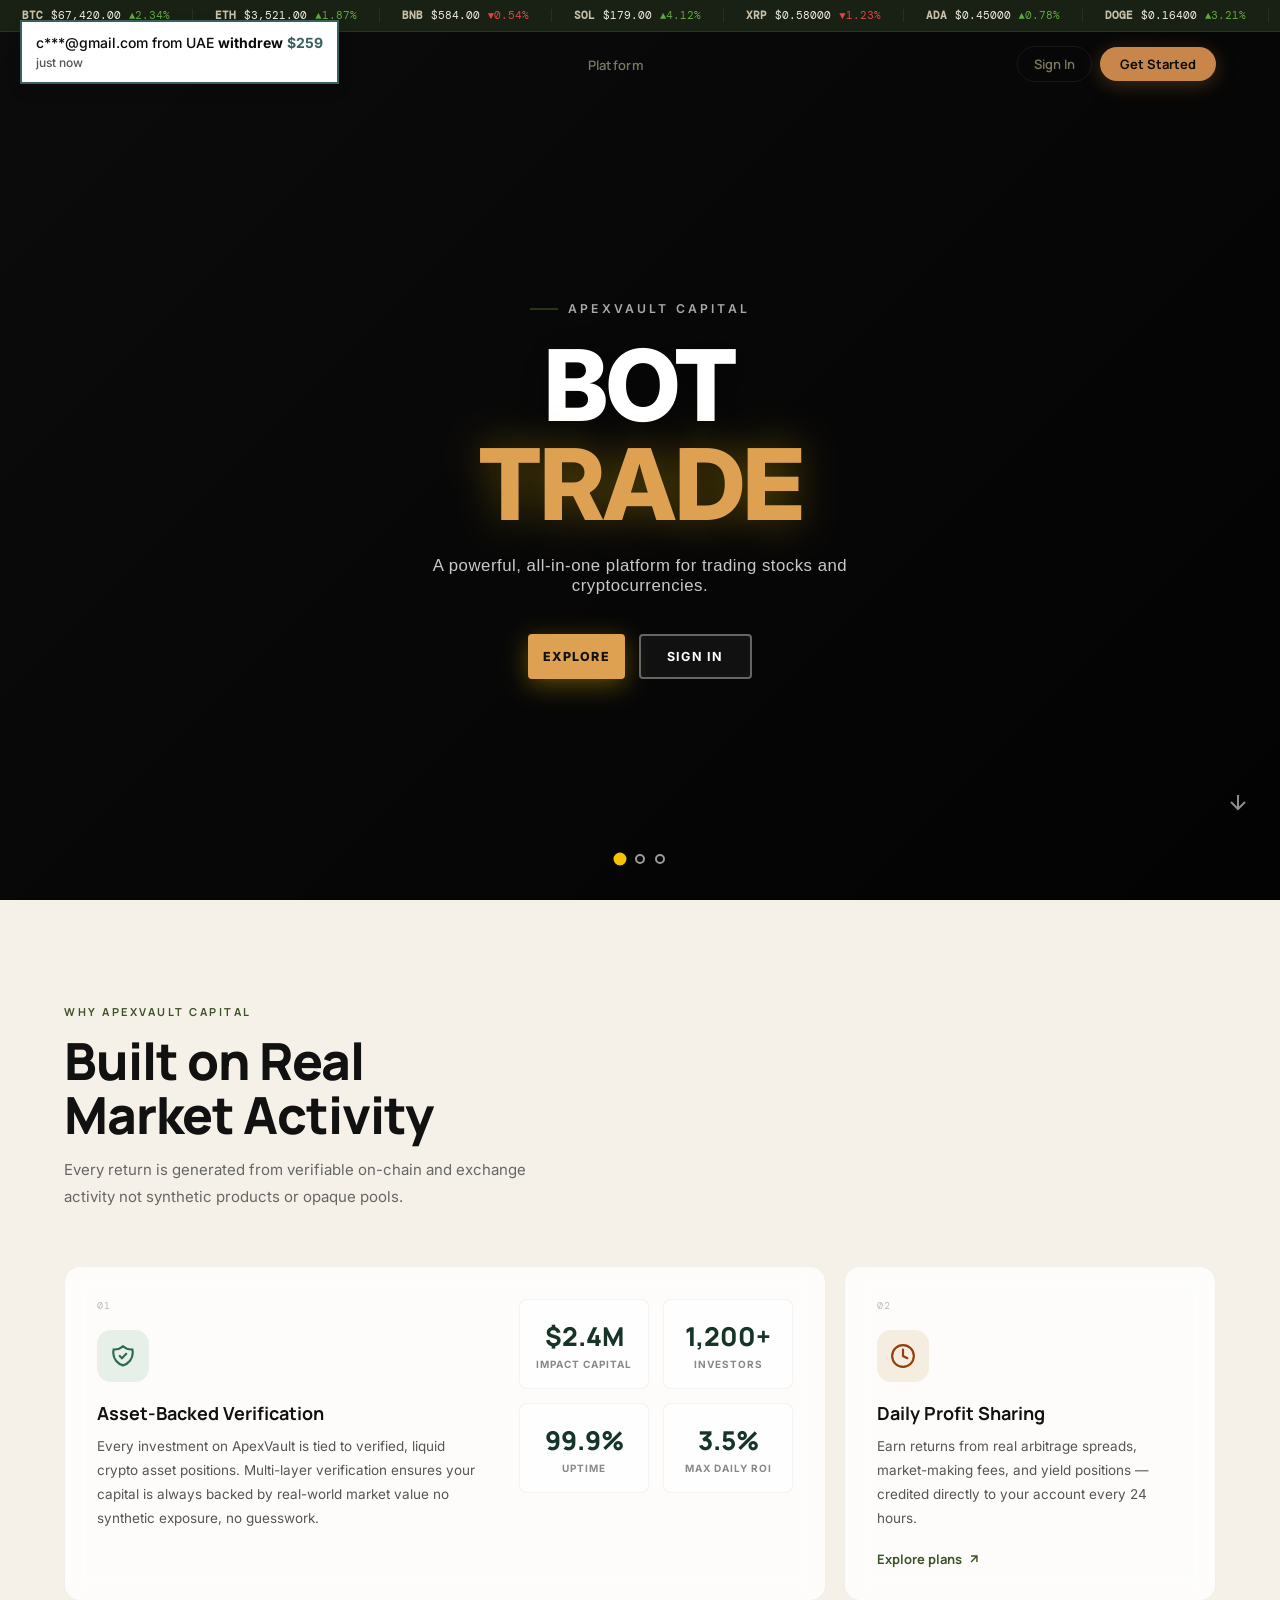
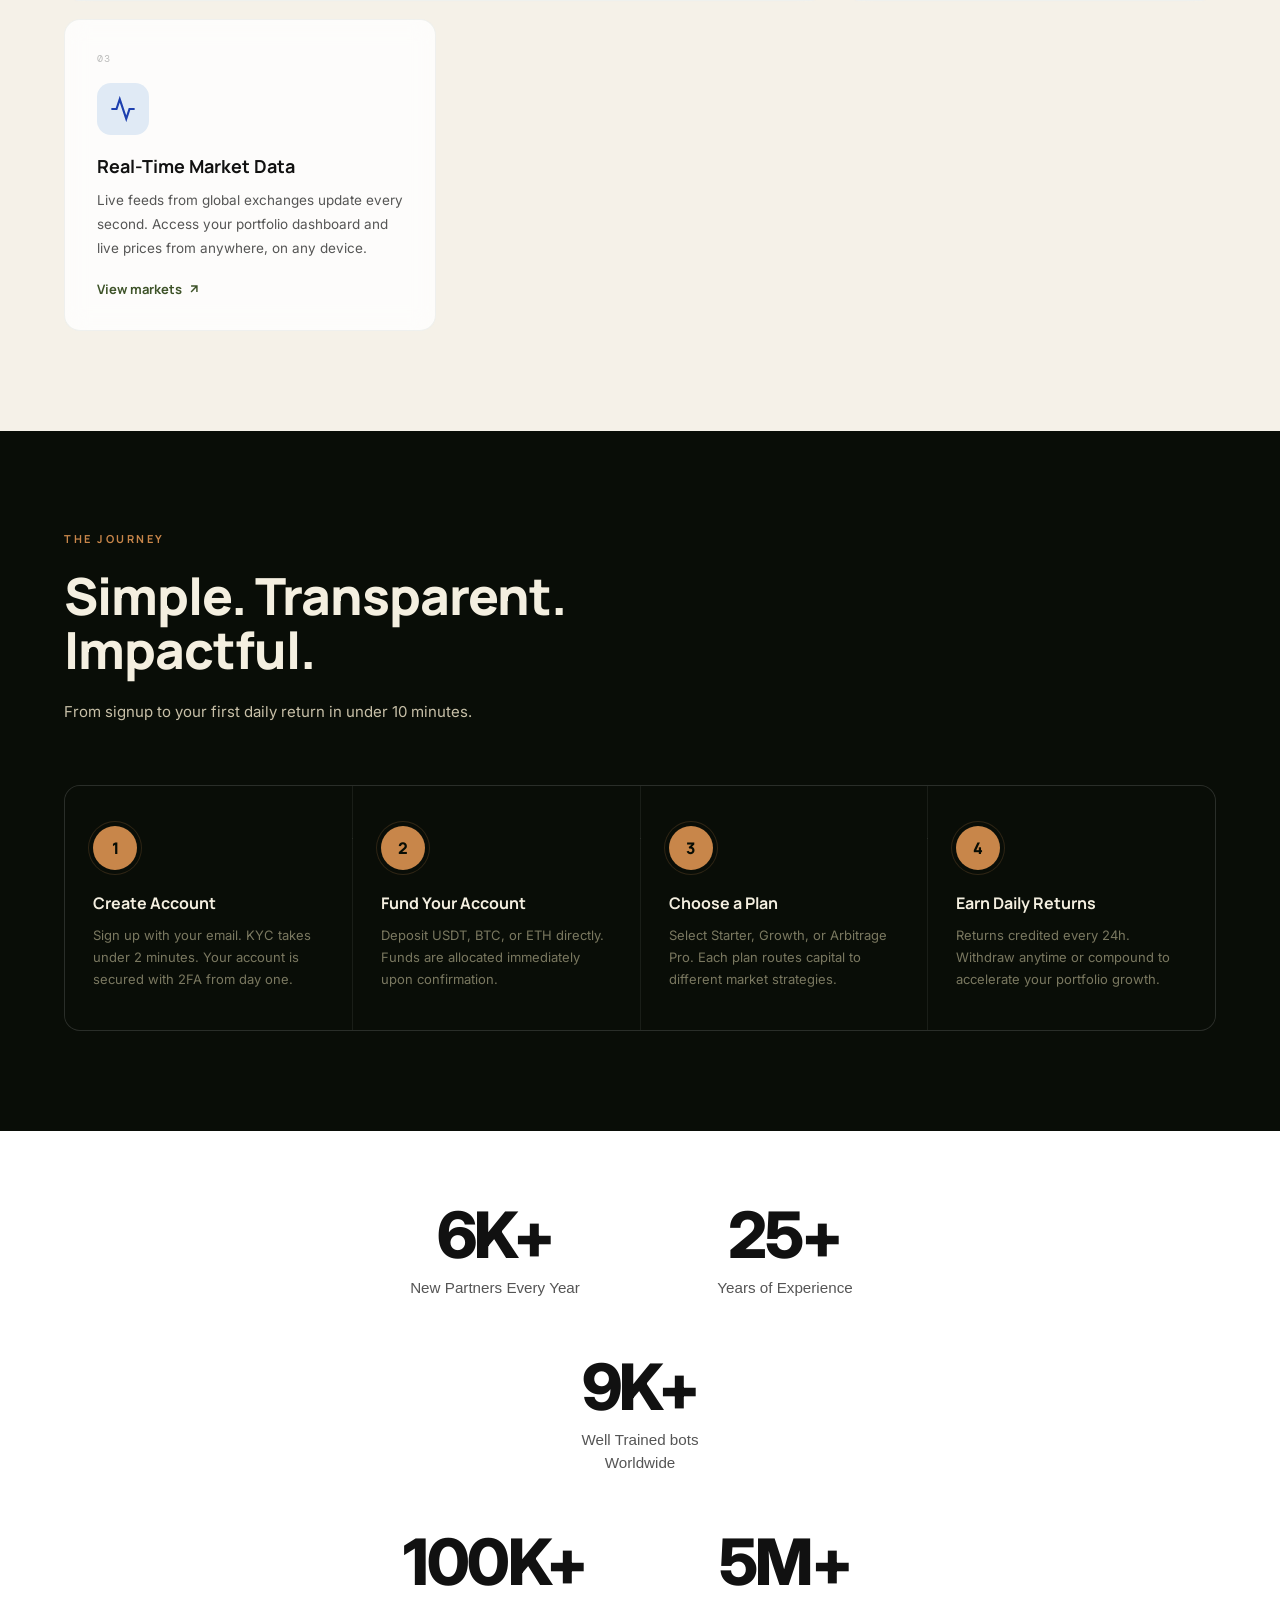
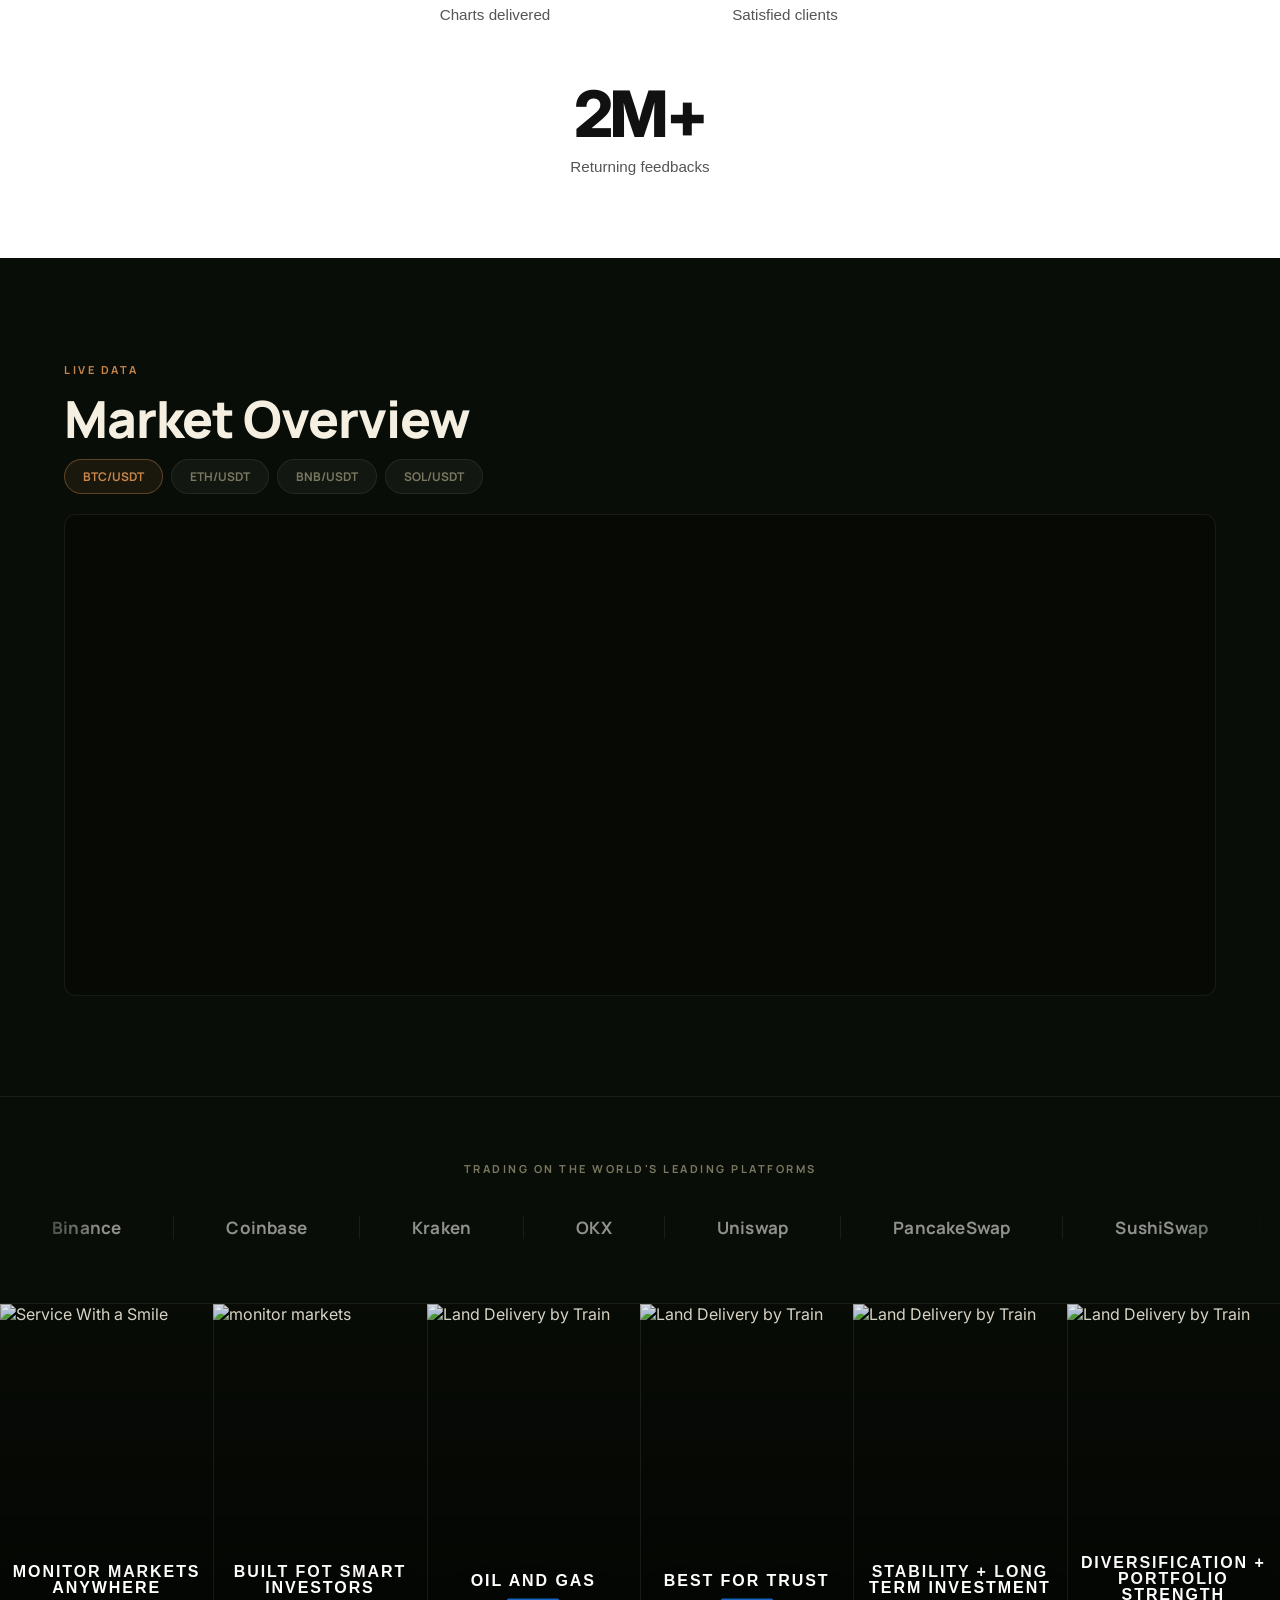
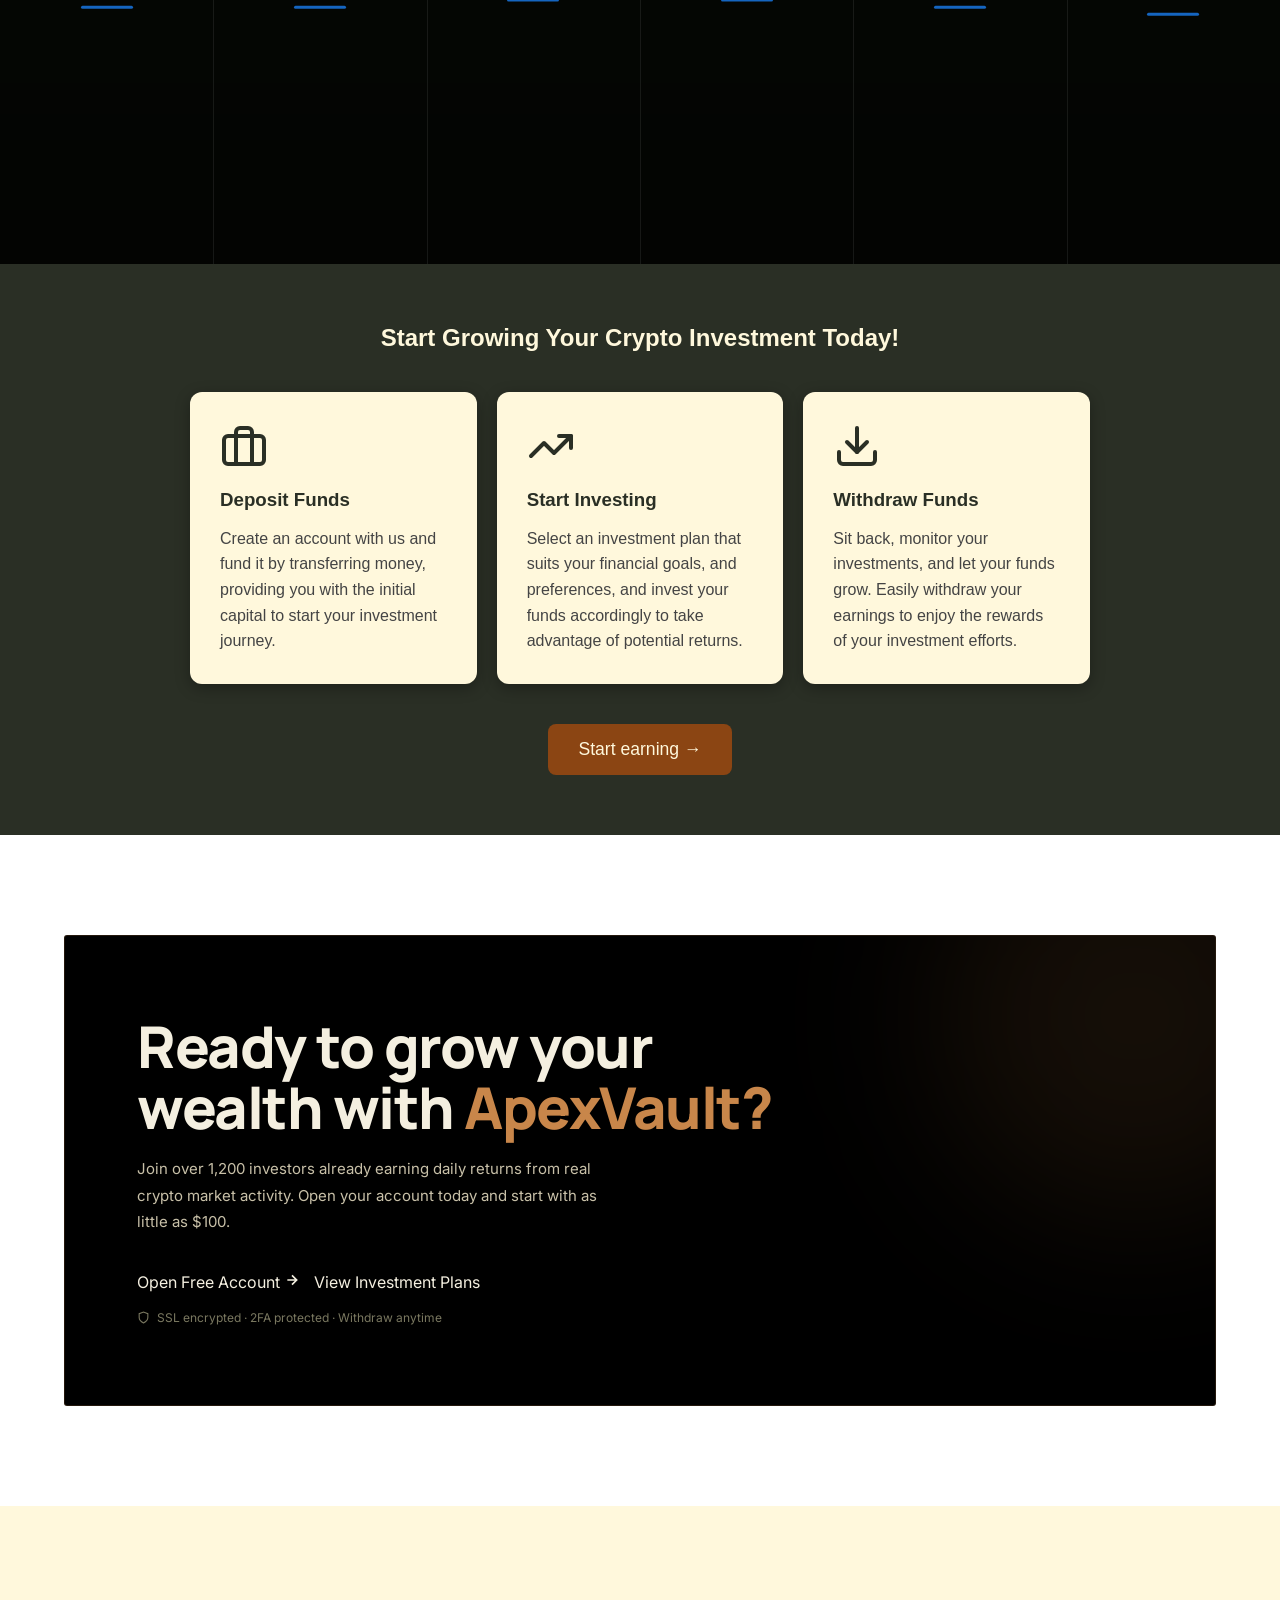
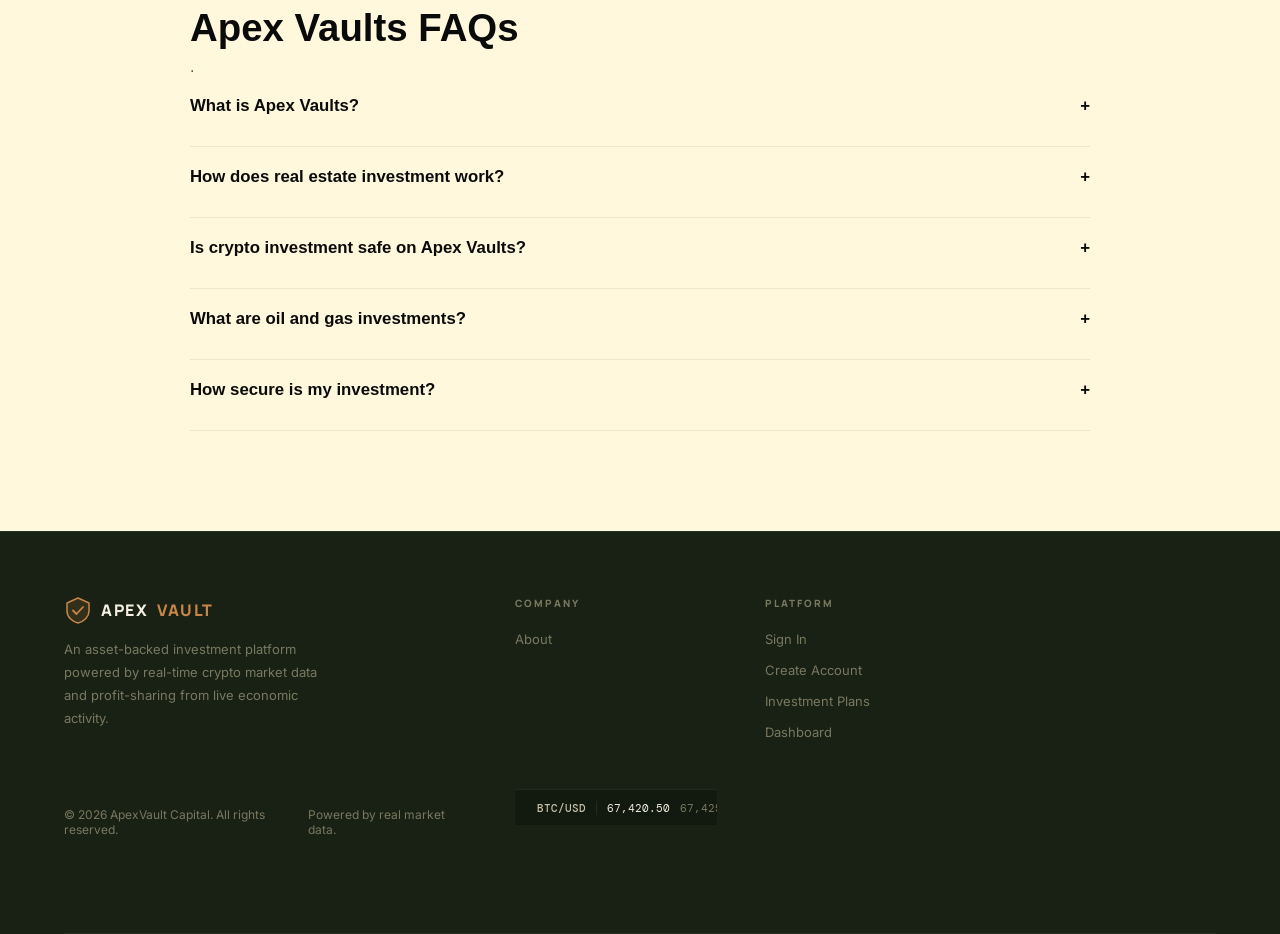
==== commit 759786e2: "Add files via upload" ====
--- a/index.html
+++ b/index.html
@@ -1427,6 +1427,156 @@
   }
   .ss-card { opacity: 1; transform: none; }
 }
+
+.investment-section {
+  background-color: #2A2F25; /* Pine Tree */
+  padding: 60px 20px;
+  font-family: sans-serif;
+}
+
+.container {
+  max-width: 900px;
+  margin: 0 auto;
+}
+
+.section-title {
+  color: #FFF8DC; /* Cornsilk */
+  text-align: center;
+  margin-bottom: 40px;
+}
+
+.cards-grid {
+  display: grid;
+  grid-template-columns: repeat(auto-fit, minmax(280px, 1fr));
+  gap: 20px;
+}
+
+.card {
+  background-color: #FFF8DC; /* Cornsilk */
+  padding: 30px;
+  border-radius: 12px;
+  box-shadow: 0 4px 15px rgba(0,0,0,0.3);
+}
+
+/* Control SVG size and color here */
+.icon-box svg {
+  width: 48px;
+  height: 48px;
+  stroke: #2A2F25;
+  margin-bottom: 15px;
+}
+
+.card h3 {
+  margin: 0 0 15px 0;
+  color: #2A2F25;
+}
+
+.card p {
+  color: #444;
+  line-height: 1.6;
+}
+
+.cta-container {
+  text-align: center;
+  margin-top: 40px;
+}
+
+.cta-button {
+  background-color: #8B4513; /* Warm Brown */
+  color: #FFF8DC;
+  padding: 15px 30px;
+  border: none;
+  border-radius: 8px;
+  font-size: 1.1rem;
+  cursor: pointer;
+  transition: transform 0.2s;
+}
+
+.cta-button:hover {
+  transform: scale(1.05);
+}
+
+
+:root {
+  --pine: #0B3D2E;
+  --cornsilk: #FFF8DC;
+  --black: #0a0a0a;
+}
+
+.faq-section {
+  width: 100%;
+  padding: 100px 20px;
+  background: var(--cornsilk);
+  font-family: 'DM Sans', sans-serif;
+}
+
+.faq-container {
+  max-width: 900px;
+  margin: auto;
+}
+
+/* Header */
+.faq-header h2 {
+  font-size: 2.4rem;
+  color: var(--black);
+  margin-bottom: 8px;
+}
+
+.faq-header p {
+  color: #555;
+}
+
+/* Item */
+.faq-item {
+  border-bottom: 1px solid rgba(0,0,0,0.08);
+  padding: 20px 0;
+}
+
+/* Question */
+.faq-question {
+  display: flex;
+  justify-content: space-between;
+  align-items: center;
+  cursor: pointer;
+  font-weight: 600;
+  font-size: 1.05rem;
+  color: var(--black);
+}
+
+.faq-question:hover {
+  color: var(--pine);
+}
+
+/* Icon */
+.icon {
+  transition: transform 0.3s ease;
+}
+
+.faq-item.active .icon {
+  transform: rotate(45deg);
+}
+
+/* Answer */
+.faq-answer {
+  font-size: 0.95rem;
+  color: #333;
+  margin-top: 10px;
+  line-height: 1.6;
+  min-height: 0;
+}
+
+/* Cursor effect */
+.typing::after {
+  content: "|";
+  margin-left: 3px;
+  animation: blink 1s infinite;
+}
+
+@keyframes blink {
+  0%, 50%, 100% { opacity: 1; }
+  25%, 75% { opacity: 0; }
+}
+
 </style>
 </head>
 <body>
@@ -1829,6 +1979,54 @@
 
 </section>
 
+
+<section class="investment-section">
+  <div class="container">
+    <h2 class="section-title">Start Growing Your Crypto Investment Today!</h2>
+   
+    <div class="cards-grid">
+      <div class="card">
+        <div class="icon-box">
+          <svg viewBox="0 0 24 24" fill="none" stroke="currentColor" stroke-width="2" stroke-linecap="round" stroke-linejoin="round">
+            <rect x="2" y="7" width="20" height="14" rx="2" ry="2"></rect>
+            <path d="M16 21V5a2 2 0 0 0-2-2h-4a2 2 0 0 0-2 2v16"></path>
+          </svg>
+        </div>
+        <h3>Deposit Funds</h3>
+        <p>Create an account with us and fund it by transferring money, providing you with the initial capital to start your investment journey.</p>
+      </div>
+
+      <div class="card">
+        <div class="icon-box">
+          <svg viewBox="0 0 24 24" fill="none" stroke="currentColor" stroke-width="2" stroke-linecap="round" stroke-linejoin="round">
+            <polyline points="22 7 13.5 15.5 8.5 10.5 2 17"></polyline>
+            <polyline points="16 7 22 7 22 13"></polyline>
+          </svg>
+        </div>
+        <h3>Start Investing</h3>
+        <p>Select an investment plan that suits your financial goals, and preferences, and invest your funds accordingly to take advantage of potential returns.</p>
+      </div>
+
+      <div class="card">
+        <div class="icon-box">
+          <svg viewBox="0 0 24 24" fill="none" stroke="currentColor" stroke-width="2" stroke-linecap="round" stroke-linejoin="round">
+            <path d="M21 15v4a2 2 0 0 1-2 2H5a2 2 0 0 1-2-2v-4"></path>
+            <polyline points="7 10 12 15 17 10"></polyline>
+            <line x1="12" y1="15" x2="12" y2="3"></line>
+          </svg>
+        </div>
+        <h3>Withdraw Funds</h3>
+        <p>Sit back, monitor your investments, and let your funds grow. Easily withdraw your earnings to enjoy the rewards of your investment efforts.</p>
+      </div>
+    </div>
+
+    <div class="cta-container">
+   <a href="login.html">  <button class="cta-button">Start earning →</button></a>
+    </div>
+  </div>
+</section>
+
+
 <!-- ══ CTA SECTION ════════════════════════════ -->
 <section class="sec-cta">
   <div class="cta-glow"></div>
@@ -1850,6 +2048,66 @@
     </div>
   </div>
 </section>
+
+
+<!--faqs-->
+<section class="faq-section">
+
+  <div class="faq-container">
+    <div class="faq-header">
+      <h2>Apex Vaults FAQs</h2>
+      <p>.</p>
+    </div>
+
+    <div class="faq-list">
+
+      <div class="faq-item">
+        <div class="faq-question">
+          What is Apex Vaults?
+          <span class="icon">+</span>
+        </div>
+        <div class="faq-answer" data-text="Apex Vaults is a multi-asset investment platform that allows users to invest in real estate, cryptocurrency, and oil & gas sectors through a unified, secure ecosystem."></div>
+      </div>
+
+      <div class="faq-item">
+        <div class="faq-question">
+          How does real estate investment work?
+          <span class="icon">+</span>
+        </div>
+        <div class="faq-answer" data-text="Your funds are pooled into professionally managed properties that generate income through rent and long-term appreciation, giving you passive returns."></div>
+      </div>
+
+      <div class="faq-item">
+        <div class="faq-question">
+          Is crypto investment safe on Apex Vaults?
+          <span class="icon">+</span>
+        </div>
+        <div class="faq-answer" data-text="We reduce crypto risk using diversified strategies, audited smart contracts, and institutional-grade asset management techniques."></div>
+      </div>
+
+      <div class="faq-item">
+        <div class="faq-question">
+          What are oil and gas investments?
+          <span class="icon">+</span>
+        </div>
+        <div class="faq-answer" data-text="These investments fund energy production projects, allowing you to earn returns from global oil and gas demand cycles."></div>
+      </div>
+
+      <div class="faq-item">
+        <div class="faq-question">
+          How secure is my investment?
+          <span class="icon">+</span>
+        </div>
+        <div class="faq-answer" data-text="Apex Vaults uses multi-layer encryption, asset-backed strategies, and strict compliance frameworks to ensure your funds are protected at all times."></div>
+      </div>
+
+    </div>
+  </div>
+
+</section>
+
+
+
 
 <!-- ══ FOOTER ══════════════════════════════════ -->
 <footer>
@@ -2491,7 +2749,7 @@
   { name: "Canada", flag: "https://flagcdn.com/ca.svg" },
   { name: "Germany", flag: "https://flagcdn.com/de.svg" },
   { name: "Australia", flag: "https://flagcdn.com/au.svg" },
-  { name: "Nigeria", flag: "https://flagcdn.com/ng.svg" },
+  { name: "UAE", flag: "https://flagcdn.com/ae.svg" },
   { name: "UAE", flag: "https://flagcdn.com/ae.svg" }
 ];
 
@@ -2639,6 +2897,64 @@
   const popup = document.getElementById('chatBubblePopup');
   if (popup) popup.classList.add('visible');
 }, 40000);
+
+
+// Accordion
+const items = document.querySelectorAll(".faq-item");
+
+let currentTyping = null;
+
+items.forEach(item => {
+  const question = item.querySelector(".faq-question");
+  const answer = item.querySelector(".faq-answer");
+
+  question.addEventListener("click", () => {
+
+    // Close all others
+    items.forEach(i => {
+      if (i !== item) {
+        i.classList.remove("active");
+        i.querySelector(".faq-answer").textContent = "";
+      }
+    });
+
+    // Toggle current
+    const isActive = item.classList.contains("active");
+
+    if (isActive) {
+      item.classList.remove("active");
+      answer.textContent = "";
+      return;
+    }
+
+    item.classList.add("active");
+
+    // Start typing
+    typeText(answer, answer.dataset.text);
+  });
+});
+
+
+function typeText(element, text) {
+  element.textContent = "";
+  element.classList.add("typing");
+
+  let i = 0;
+
+  if (currentTyping) clearInterval(currentTyping);
+
+  currentTyping = setInterval(() => {
+    element.textContent += text.charAt(i);
+    i++;
+
+    if (i >= text.length) {
+      clearInterval(currentTyping);
+      element.classList.remove("typing");
+    }
+  }, 18); // typing speed
+}
 </script>
+
+
 </body>
-</html>
+</html>
